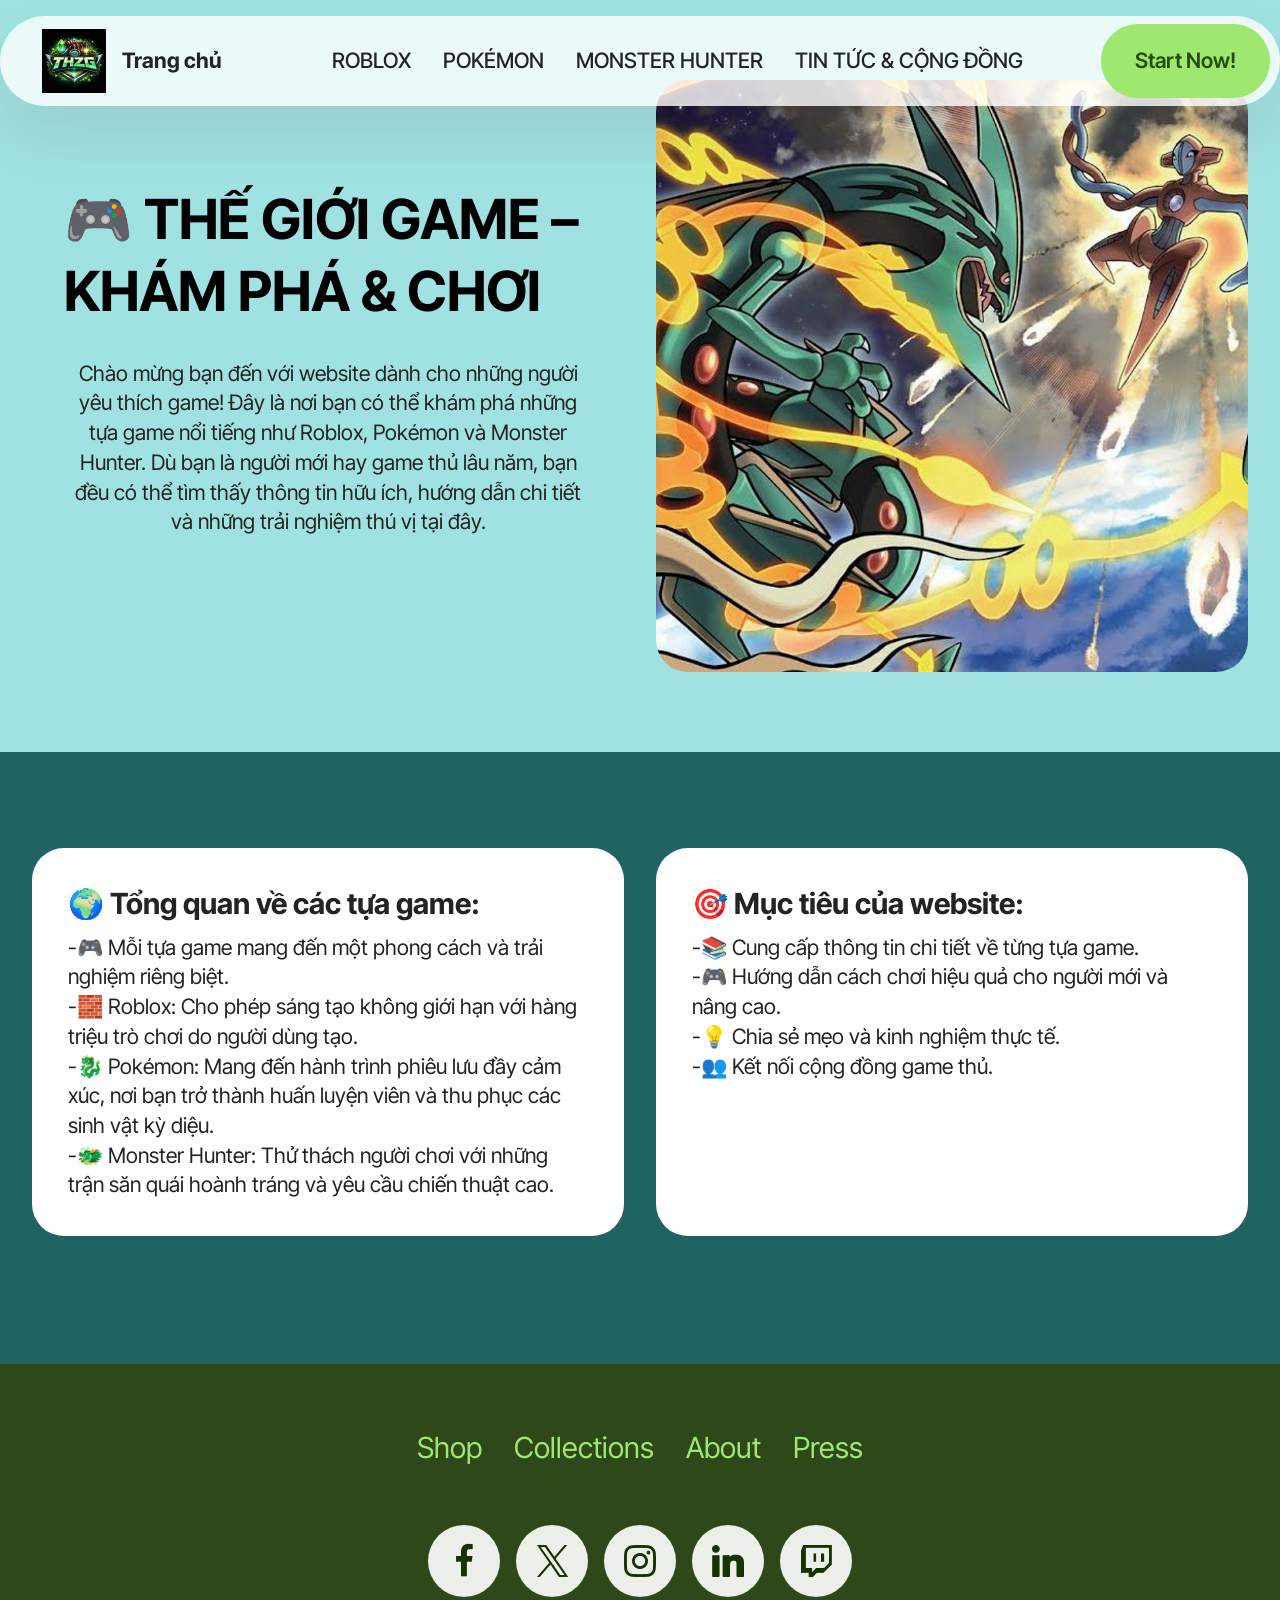
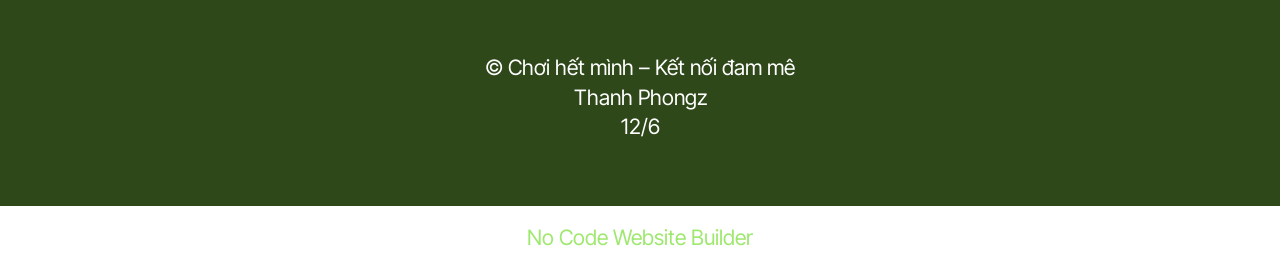
==== index.html @ a792dea1 "Add files via upload" ====
<!DOCTYPE html>
<html  >
<head>
  <!-- Site made with Mobirise Website Builder v6.1.12, https://mobirise.com -->
  <meta charset="UTF-8">
  <meta http-equiv="X-UA-Compatible" content="IE=edge">
  <meta name="generator" content="Mobirise v6.1.12, mobirise.com">
  <meta name="viewport" content="width=device-width, initial-scale=1, minimum-scale=1">
  <link rel="shortcut icon" href="assets/images/4a65835b-11a1-45e5-a441-c10fcdbd603f.png" type="image/x-icon">
  <meta name="description" content="">
  
  
  <title>Home</title>
  <link rel="stylesheet" href="assets/web/assets/mobirise-icons2/mobirise2.css">
  <link rel="stylesheet" href="assets/bootstrap/css/bootstrap.min.css">
  <link rel="stylesheet" href="assets/dropdown/css/style.css">
  <link rel="stylesheet" href="assets/socicon/css/styles.css">
  <link rel="stylesheet" href="assets/theme/css/style.css">
  <link rel="preload" href="https://fonts.googleapis.com/css?family=Inter+Tight:100,200,300,400,500,600,700,800,900,100i,200i,300i,400i,500i,600i,700i,800i,900i&display=swap" as="style" onload="this.onload=null;this.rel='stylesheet'">
  <noscript><link rel="stylesheet" href="https://fonts.googleapis.com/css?family=Inter+Tight:100,200,300,400,500,600,700,800,900,100i,200i,300i,400i,500i,600i,700i,800i,900i&display=swap"></noscript>
  <link rel="preload" as="style" href="assets/mobirise/css/mbr-additional.css?v=Z1lxCk"><link rel="stylesheet" href="assets/mobirise/css/mbr-additional.css?v=Z1lxCk" type="text/css">

  
  
  
</head>
<body>
  
  <section data-bs-version="5.1" class="menu menu2 cid-vf4Stp7ExN" once="menu" id="menu02-0">
	

	<nav class="navbar navbar-dropdown navbar-fixed-top navbar-expand-lg">
		<div class="container">
			<div class="navbar-brand">
				<span class="navbar-logo">
					<a href="https://mobiri.se">
						<img src="assets/images/4a65835b-11a1-45e5-a441-c10fcdbd603f.png" alt="Mobirise Website Builder" style="height: 4rem;">
					</a>
				</span>
				<span class="navbar-caption-wrap"><a class="navbar-caption text-black text-primary display-4" href="index.html">Trang chủ</a></span>
			</div>
			<button class="navbar-toggler" type="button" data-toggle="collapse" data-bs-toggle="collapse" data-target="#navbarSupportedContent" data-bs-target="#navbarSupportedContent" aria-controls="navbarNavAltMarkup" aria-expanded="false" aria-label="Toggle navigation">
				<div class="hamburger">
					<span></span>
					<span></span>
					<span></span>
					<span></span>
				</div>
			</button>
			<div class="collapse navbar-collapse" id="navbarSupportedContent">
				<ul class="navbar-nav nav-dropdown" data-app-modern-menu="true"><li class="nav-item">
						<a class="nav-link link text-black text-primary display-4" href="page1.html">ROBLOX</a>
					</li>
					<li class="nav-item">
						<a class="nav-link link text-black text-primary display-4" href="page2.html" aria-expanded="false">POKÉMON</a>
					</li>
					<li class="nav-item">
						<a class="nav-link link text-black text-primary display-4" href="page3.html">MONSTER HUNTER</a>
					</li><li class="nav-item"><a class="nav-link link text-black text-primary display-4" href="page4.html">TIN TỨC &amp; CỘNG ĐỒNG</a></li></ul>
				
				<div class="navbar-buttons mbr-section-btn">
					<a class="btn btn-primary display-4" href="https://mobiri.se"> Start Now!</a>
				</div>
			</div>
		</div>
	</nav>
</section>

<section data-bs-version="5.1" class="header1 cid-vf4TUDIS5q" id="header01-4">
	

	
	

	<div class="container-fluid">
		<div class="row justify-content-center">
			<div class="col-12 col-md-12 col-lg-6 image-wrapper">
				<img class="w-100" src="assets/images/artworks-dvkizoooain3aiaw-a93dvw-t1080x1080.jpeg" alt="Mobirise Website Builder">
			</div>
			<div class="col-12 col-lg col-md-12">
				<div class="text-wrapper align-left">
					<h1 class="mbr-section-title mbr-fonts-style mb-4 display-2"><strong>🎮 THẾ GIỚI GAME – KHÁM PHÁ &amp; CHƠI</strong></h1>
					<p class="mbr-text mbr-fonts-style mb-4 display-7">
						Chào mừng bạn đến với website dành cho những người yêu thích game! Đây là nơi bạn có thể khám phá những tựa game nổi tiếng như Roblox, Pokémon và Monster Hunter. Dù bạn là người mới hay game thủ lâu năm, bạn đều có thể tìm thấy thông tin hữu ích, hướng dẫn chi tiết và những trải nghiệm thú vị tại đây.
					</p>
					
				</div>
			</div>
		</div>
	</div>
</section>

<section data-bs-version="5.1" class="features5 cid-vf4V7HCPAA" id="features05-5">
  

  
  
  <div class="container">
    
    <div class="row">
      <div class="item features-without-image col-12 col-md-6 col-lg-6 item-mb active">
        <div class="item-wrapper">
          <div class="card-box align-left">
            
            <h5 class="card-title mbr-fonts-style display-5"><strong>🌍 Tổng quan về các tựa game:</strong></h5>
            <p class="card-text mbr-fonts-style display-7">-🎮 Mỗi tựa game mang đến một phong cách và trải nghiệm riêng biệt.<br>-🧱 Roblox: Cho phép sáng tạo không giới hạn với hàng triệu trò chơi do người dùng tạo.<br>-🐉 Pokémon: Mang đến hành trình phiêu lưu đầy cảm xúc, nơi bạn trở thành huấn luyện viên và thu phục các sinh vật kỳ diệu.<br>-🐲 Monster Hunter: Thử thách người chơi với những trận săn quái hoành tráng và yêu cầu chiến thuật cao.</p>

            
          </div>
        </div>
      </div><div class="item features-without-image col-12 col-md-6 col-lg-6 item-mb">
        <div class="item-wrapper">
          <div class="card-box align-left">
            
            <h5 class="card-title mbr-fonts-style display-5"><strong>🎯 Mục tiêu của website:</strong></h5>
            <p class="card-text mbr-fonts-style display-7">-📚 Cung cấp thông tin chi tiết về từng tựa game.<br>-🎮 Hướng dẫn cách chơi hiệu quả cho người mới và nâng cao.<br>-💡 Chia sẻ mẹo và kinh nghiệm thực tế.<br>-👥 Kết nối cộng đồng game thủ.</p>

            
          </div>
        </div>
      </div>
      
      
    </div>
  </div>
</section>

<section data-bs-version="5.1" class="footer3 cid-vf4SENDkBq" once="footers" id="footer03-1">

        

    

    <div class="container">
        <div class="row">
            <div class="row-links">
                <ul class="header-menu">
                  
                  
                  
                  
                <li class="header-menu-item mbr-fonts-style display-5">
                    <a href="#" class="text-primary">Shop</a>
                  </li><li class="header-menu-item mbr-fonts-style display-5">
                    <a href="#" class="text-primary">Collections</a>
                  </li><li class="header-menu-item mbr-fonts-style display-5">
                    <a href="#" class="text-primary">About</a>
                  </li><li class="header-menu-item mbr-fonts-style display-5">
                    <a href="#" class="text-primary">Press</a>
                  </li></ul>
              </div>

            <div class="col-12 mt-4">
                <div class="social-row">
                    <div class="soc-item">
                        <a href="https://mobiri.se/" target="_blank">
                            <span class="mbr-iconfont socicon socicon-facebook display-7"></span>
                        </a>
                    </div>
                    <div class="soc-item">
                        <a href="https://mobiri.se/" target="_blank">
                            <span class="mbr-iconfont socicon-twitter socicon"></span>
                        </a>
                    </div>
                    <div class="soc-item">
                        <a href="https://mobiri.se/" target="_blank">
                            <span class="mbr-iconfont socicon-instagram socicon"></span>
                        </a>
                    </div>
                    <div class="soc-item">
                        <a href="https://mobiri.se/" target="_blank">
                            <span class="mbr-iconfont socicon socicon-linkedin"></span>
                        </a>
                    </div>
                    <div class="soc-item">
                        <a href="https://mobiri.se/" target="_blank">
                            <span class="mbr-iconfont socicon socicon-twitch"></span>
                        </a>
                    </div>
                </div>
            </div>
            <div class="col-12 mt-5">
                <p class="mbr-fonts-style copyright display-7">
                    © Chơi hết mình – Kết nối đam mê<br>Thanh Phongz<br>12/6</p>
            </div>
        </div>
    </div>
</section><section class="display-7" style="padding: 0;align-items: center;justify-content: center;flex-wrap: wrap;    align-content: center;display: flex;position: relative;height: 4rem;"><a href="https://mobiri.se/" style="flex: 1 1;height: 4rem;position: absolute;width: 100%;z-index: 1;"><img alt="" style="height: 4rem;" src="[data-uri]"></a><p style="margin: 0;text-align: center;" class="display-7">&#8204;</p><a style="z-index:1" href="https://mobirise.com/builder/no-code-website-builder.html">No Code Website Builder</a></section><script src="assets/bootstrap/js/bootstrap.bundle.min.js"></script>  <script src="assets/smoothscroll/smooth-scroll.js"></script>  <script src="assets/ytplayer/index.js"></script>  <script src="assets/dropdown/js/navbar-dropdown.js"></script>  <script src="assets/theme/js/script.js"></script>  
  
  
</body>
</html>
---- assets/web/assets/mobirise-icons2/mobirise2.css ----
@font-face {
  font-family: 'Moririse2';
  font-display: swap;
  src:  url('mobirise2.eot?f2bix4');
  src:  url('mobirise2.eot?f2bix4#iefix') format('embedded-opentype'),
    url('mobirise2.woff2?f2bix4') format('woff2'),
    url('mobirise2.woff?f2bix4') format('woff'),
    url('mobirise2.ttf?f2bix4') format('truetype'),
    url('mobirise2.svg?f2bix4#mobirise2') format('svg');
  font-weight: normal;
  font-style: normal;
}

[class^="mobi-"], [class*=" mobi-"] {
  /* use !important to prevent issues with browser extensions that change fonts */
  font-family: 'Moririse2' !important;
  speak: none;
  font-style: normal;
  font-weight: normal;
  font-variant: normal;
  text-transform: none;
  line-height: 1;

  /* Better Font Rendering =========== */
  -webkit-font-smoothing: antialiased;
  -moz-osx-font-smoothing: grayscale;
}

.mobi-mbri-add-submenu:before {
  content: "\e900";
}
.mobi-mbri-alert:before {
  content: "\e901";
}
.mobi-mbri-align-center:before {
  content: "\e902";
}
.mobi-mbri-align-justify:before {
  content: "\e903";
}
.mobi-mbri-align-left:before {
  content: "\e904";
}
.mobi-mbri-align-right:before {
  content: "\e905";
}
.mobi-mbri-android:before {
  content: "\e906";
}
.mobi-mbri-apple:before {
  content: "\e907";
}
.mobi-mbri-arrow-down:before {
  content: "\e908";
}
.mobi-mbri-arrow-next:before {
  content: "\e909";
}
.mobi-mbri-arrow-prev:before {
  content: "\e90a";
}
.mobi-mbri-arrow-up:before {
  content: "\e90b";
}
.mobi-mbri-bold:before {
  content: "\e90c";
}
.mobi-mbri-bookmark:before {
  content: "\e90d";
}
.mobi-mbri-bootstrap:before {
  content: "\e90e";
}
.mobi-mbri-briefcase:before {
  content: "\e90f";
}
.mobi-mbri-browse:before {
  content: "\e910";
}
.mobi-mbri-bulleted-list:before {
  content: "\e911";
}
.mobi-mbri-calendar:before {
  content: "\e912";
}
.mobi-mbri-camera:before {
  content: "\e913";
}
.mobi-mbri-cart-add:before {
  content: "\e914";
}
.mobi-mbri-cart-full:before {
  content: "\e915";
}
.mobi-mbri-cash:before {
  content: "\e916";
}
.mobi-mbri-change-style:before {
  content: "\e917";
}
.mobi-mbri-chat:before {
  content: "\e918";
}
.mobi-mbri-clock:before {
  content: "\e919";
}
.mobi-mbri-close:before {
  content: "\e91a";
}
.mobi-mbri-cloud:before {
  content: "\e91b";
}
.mobi-mbri-code:before {
  content: "\e91c";
}
.mobi-mbri-contact-form:before {
  content: "\e91d";
}
.mobi-mbri-credit-card:before {
  content: "\e91e";
}
.mobi-mbri-cursor-click:before {
  content: "\e91f";
}
.mobi-mbri-cust-feedback:before {
  content: "\e920";
}
.mobi-mbri-database:before {
  content: "\e921";
}
.mobi-mbri-delivery:before {
  content: "\e922";
}
.mobi-mbri-desktop:before {
  content: "\e923";
}
.mobi-mbri-devices:before {
  content: "\e924";
}
.mobi-mbri-down:before {
  content: "\e925";
}
.mobi-mbri-download-2:before {
  content: "\e926";
}
.mobi-mbri-download:before {
  content: "\e927";
}
.mobi-mbri-drag-n-drop-2:before {
  content: "\e928";
}
.mobi-mbri-drag-n-drop:before {
  content: "\e929";
}
.mobi-mbri-edit-2:before {
  content: "\e92a";
}
.mobi-mbri-edit:before {
  content: "\e92b";
}
.mobi-mbri-error:before {
  content: "\e92c";
}
.mobi-mbri-extension:before {
  content: "\e92d";
}
.mobi-mbri-features:before {
  content: "\e92e";
}
.mobi-mbri-file:before {
  content: "\e92f";
}
.mobi-mbri-flag:before {
  content: "\e930";
}
.mobi-mbri-folder:before {
  content: "\e931";
}
.mobi-mbri-gift:before {
  content: "\e932";
}
.mobi-mbri-github:before {
  content: "\e933";
}
.mobi-mbri-globe-2:before {
  content: "\e934";
}
.mobi-mbri-globe:before {
  content: "\e935";
}
.mobi-mbri-growing-chart:before {
  content: "\e936";
}
.mobi-mbri-hearth:before {
  content: "\e937";
}
.mobi-mbri-help:before {
  content: "\e938";
}
.mobi-mbri-home:before {
  content: "\e939";
}
.mobi-mbri-hot-cup:before {
  content: "\e93a";
}
.mobi-mbri-idea:before {
  content: "\e93b";
}
.mobi-mbri-image-gallery:before {
  content: "\e93c";
}
.mobi-mbri-image-slider:before {
  content: "\e93d";
}
.mobi-mbri-info:before {
  content: "\e93e";
}
.mobi-mbri-italic:before {
  content: "\e93f";
}
.mobi-mbri-key:before {
  content: "\e940";
}
.mobi-mbri-laptop:before {
  content: "\e941";
}
.mobi-mbri-layers:before {
  content: "\e942";
}
.mobi-mbri-left-right:before {
  content: "\e943";
}
.mobi-mbri-left:before {
  content: "\e944";
}
.mobi-mbri-letter:before {
  content: "\e945";
}
.mobi-mbri-like:before {
  content: "\e946";
}
.mobi-mbri-link:before {
  content: "\e947";
}
.mobi-mbri-lock:before {
  content: "\e948";
}
.mobi-mbri-login:before {
  content: "\e949";
}
.mobi-mbri-logout:before {
  content: "\e94a";
}
.mobi-mbri-magic-stick:before {
  content: "\e94b";
}
.mobi-mbri-map-pin:before {
  content: "\e94c";
}
.mobi-mbri-menu:before {
  content: "\e94d";
}
.mobi-mbri-mobile-2:before {
  content: "\e94e";
}
.mobi-mbri-mobile-horizontal:before {
  content: "\e94f";
}
.mobi-mbri-mobile:before {
  content: "\e950";
}
.mobi-mbri-mobirise:before {
  content: "\e951";
}
.mobi-mbri-more-horizontal:before {
  content: "\e952";
}
.mobi-mbri-more-vertical:before {
  content: "\e953";
}
.mobi-mbri-music:before {
  content: "\e954";
}
.mobi-mbri-new-file:before {
  content: "\e955";
}
.mobi-mbri-numbered-list:before {
  content: "\e956";
}
.mobi-mbri-opened-folder:before {
  content: "\e957";
}
.mobi-mbri-pages:before {
  content: "\e958";
}
.mobi-mbri-paper-plane:before {
  content: "\e959";
}
.mobi-mbri-paperclip:before {
  content: "\e95a";
}
.mobi-mbri-phone:before {
  content: "\e95b";
}
.mobi-mbri-photo:before {
  content: "\e95c";
}
.mobi-mbri-photos:before {
  content: "\e95d";
}
.mobi-mbri-pin:before {
  content: "\e95e";
}
.mobi-mbri-play:before {
  content: "\e95f";
}
.mobi-mbri-plus:before {
  content: "\e960";
}
.mobi-mbri-preview:before {
  content: "\e961";
}
.mobi-mbri-print:before {
  content: "\e962";
}
.mobi-mbri-protect:before {
  content: "\e963";
}
.mobi-mbri-question:before {
  content: "\e964";
}
.mobi-mbri-quote-left:before {
  content: "\e965";
}
.mobi-mbri-quote-right:before {
  content: "\e966";
}
.mobi-mbri-redo:before {
  content: "\e967";
}
.mobi-mbri-refresh:before {
  content: "\e968";
}
.mobi-mbri-responsive-2:before {
  content: "\e969";
}
.mobi-mbri-responsive:before {
  content: "\e96a";
}
.mobi-mbri-right:before {
  content: "\e96b";
}
.mobi-mbri-rocket:before {
  content: "\e96c";
}
.mobi-mbri-sad-face:before {
  content: "\e96d";
}
.mobi-mbri-sale:before {
  content: "\e96e";
}
.mobi-mbri-save:before {
  content: "\e96f";
}
.mobi-mbri-search:before {
  content: "\e970";
}
.mobi-mbri-setting-2:before {
  content: "\e971";
}
.mobi-mbri-setting-3:before {
  content: "\e972";
}
.mobi-mbri-setting:before {
  content: "\e973";
}
.mobi-mbri-share:before {
  content: "\e974";
}
.mobi-mbri-shopping-bag:before {
  content: "\e975";
}
.mobi-mbri-shopping-basket:before {
  content: "\e976";
}
.mobi-mbri-shopping-cart:before {
  content: "\e977";
}
.mobi-mbri-sites:before {
  content: "\e978";
}
.mobi-mbri-smile-face:before {
  content: "\e979";
}
.mobi-mbri-speed:before {
  content: "\e97a";
}
.mobi-mbri-star:before {
  content: "\e97b";
}
.mobi-mbri-success:before {
  content: "\e97c";
}
.mobi-mbri-sun:before {
  content: "\e97d";
}
.mobi-mbri-sun2:before {
  content: "\e97e";
}
.mobi-mbri-tablet-vertical:before {
  content: "\e97f";
}
.mobi-mbri-tablet:before {
  content: "\e980";
}
.mobi-mbri-target:before {
  content: "\e981";
}
.mobi-mbri-timer:before {
  content: "\e982";
}
.mobi-mbri-to-ftp:before {
  content: "\e983";
}
.mobi-mbri-to-local-drive:before {
  content: "\e984";
}
.mobi-mbri-touch-swipe:before {
  content: "\e985";
}
.mobi-mbri-touch:before {
  content: "\e986";
}
.mobi-mbri-trash:before {
  content: "\e987";
}
.mobi-mbri-underline:before {
  content: "\e988";
}
.mobi-mbri-undo:before {
  content: "\e989";
}
.mobi-mbri-unlink:before {
  content: "\e98a";
}
.mobi-mbri-unlock:before {
  content: "\e98b";
}
.mobi-mbri-up-down:before {
  content: "\e98c";
}
.mobi-mbri-up:before {
  content: "\e98d";
}
.mobi-mbri-update:before {
  content: "\e98e";
}
.mobi-mbri-upload-2:before {
  content: "\e98f";
}
.mobi-mbri-upload:before {
  content: "\e990";
}
.mobi-mbri-user-2:before {
  content: "\e991";
}
.mobi-mbri-user:before {
  content: "\e992";
}
.mobi-mbri-users:before {
  content: "\e993";
}
.mobi-mbri-video-play:before {
  content: "\e994";
}
.mobi-mbri-video:before {
  content: "\e995";
}
.mobi-mbri-watch:before {
  content: "\e996";
}
.mobi-mbri-website-theme-2:before {
  content: "\e997";
}
.mobi-mbri-website-theme:before {
  content: "\e998";
}
.mobi-mbri-wifi:before {
  content: "\e999";
}
.mobi-mbri-windows:before {
  content: "\e99a";
}
.mobi-mbri-zoom-in:before {
  content: "\e99b";
}
.mobi-mbri-zoom-out:before {
  content: "\e99c";
}
---- assets/dropdown/css/style.css ----
.navbar-dropdown {
  left: 0;
  padding: 0;
  position: absolute;
  right: 0;
  top: 0;
  transition: all 0.45s ease;
  z-index: 1030;
  background: #282828; }
  .navbar-dropdown .navbar-logo {
    margin-right: 0.8rem;
    transition: margin 0.3s ease-in-out;
    vertical-align: middle; }
    .navbar-dropdown .navbar-logo img {
      height: 3.125rem;
      transition: all 0.3s ease-in-out; }
    .navbar-dropdown .navbar-logo.mbr-iconfont {
      font-size: 3.125rem;
      line-height: 3.125rem; }
  .navbar-dropdown .navbar-caption {
    font-weight: 700;
    white-space: normal;
    vertical-align: -4px;
    line-height: 3.125rem !important; }
    .navbar-dropdown .navbar-caption, .navbar-dropdown .navbar-caption:hover {
      color: inherit;
      text-decoration: none; }
  .navbar-dropdown .mbr-iconfont + .navbar-caption {
    vertical-align: -1px; }
  .navbar-dropdown.navbar-fixed-top {
    position: fixed; }
  .navbar-dropdown .navbar-brand span {
    vertical-align: -4px; }
  .navbar-dropdown.bg-color.transparent {
    background: none; }
  .navbar-dropdown.navbar-short .navbar-brand {
    padding: 0.625rem 0; }
    .navbar-dropdown.navbar-short .navbar-brand span {
      vertical-align: -1px; }
  .navbar-dropdown.navbar-short .navbar-caption {
    line-height: 2.375rem !important;
    vertical-align: -2px; }
  .navbar-dropdown.navbar-short .navbar-logo {
    margin-right: 0.5rem; }
    .navbar-dropdown.navbar-short .navbar-logo img {
      height: 2.375rem; }
    .navbar-dropdown.navbar-short .navbar-logo.mbr-iconfont {
      font-size: 2.375rem;
      line-height: 2.375rem; }
  .navbar-dropdown.navbar-short .mbr-table-cell {
    height: 3.625rem; }
  .navbar-dropdown .navbar-close {
    left: 0.6875rem;
    position: fixed;
    top: 0.75rem;
    z-index: 1000; }
  .navbar-dropdown .hamburger-icon {
    content: "";
    display: inline-block;
    vertical-align: middle;
    width: 16px;
    -webkit-box-shadow: 0 -6px 0 1px #282828,0 0 0 1px #282828,0 6px 0 1px #282828;
    -moz-box-shadow: 0 -6px 0 1px #282828,0 0 0 1px #282828,0 6px 0 1px #282828;
    box-shadow: 0 -6px 0 1px #282828,0 0 0 1px #282828,0 6px 0 1px #282828; }

.dropdown-menu .dropdown-toggle[data-toggle="dropdown-submenu"]::after {
  border-bottom: 0.35em solid transparent;
  border-left: 0.35em solid;
  border-right: 0;
  border-top: 0.35em solid transparent;
  margin-left: 0.3rem; }

.dropdown-menu .dropdown-item:focus {
  outline: 0; }

.nav-dropdown {
  font-size: 0.75rem;
  font-weight: 500;
  height: auto !important; }
  .nav-dropdown .nav-btn {
    padding-left: 1rem; }
  .nav-dropdown .link {
    margin: .667em 1.667em;
    font-weight: 500;
    padding: 0;
    transition: color .2s ease-in-out; }
    .nav-dropdown .link.dropdown-toggle {
      margin-right: 2.583em; }
      .nav-dropdown .link.dropdown-toggle::after {
        margin-left: .25rem;
        border-top: 0.35em solid;
        border-right: 0.35em solid transparent;
        border-left: 0.35em solid transparent;
        border-bottom: 0; }
      .nav-dropdown .link.dropdown-toggle[aria-expanded="true"] {
        margin: 0;
        padding: 0.667em 3.263em  0.667em 1.667em; }
  .nav-dropdown .link::after,
  .nav-dropdown .dropdown-item::after {
    color: inherit; }
  .nav-dropdown .btn {
    font-size: 0.75rem;
    font-weight: 700;
    letter-spacing: 0;
    margin-bottom: 0;
    padding-left: 1.25rem;
    padding-right: 1.25rem; }
  .nav-dropdown .dropdown-menu {
    border-radius: 0;
    border: 0;
    left: 0;
    margin: 0;
    padding-bottom: 1.25rem;
    padding-top: 1.25rem;
    position: relative; }
  .nav-dropdown .dropdown-submenu {
    margin-left: 0.125rem;
    top: 0; }
  .nav-dropdown .dropdown-item {
    font-weight: 500;
    line-height: 2;
    padding: 0.3846em 4.615em 0.3846em 1.5385em;
    position: relative;
    transition: color .2s ease-in-out, background-color .2s ease-in-out; }
    .nav-dropdown .dropdown-item::after {
      margin-top: -0.3077em;
      position: absolute;
      right: 1.1538em;
      top: 50%; }
    .nav-dropdown .dropdown-item:focus, .nav-dropdown .dropdown-item:hover {
      background: none; }

@media (max-width: 767px) {
  .nav-dropdown.navbar-toggleable-sm {
    bottom: 0;
    display: none;
    left: 0;
    overflow-x: hidden;
    position: fixed;
    top: 0;
    transform: translateX(-100%);
    -ms-transform: translateX(-100%);
    -webkit-transform: translateX(-100%);
    width: 18.75rem;
    z-index: 999; } }
.nav-dropdown.navbar-toggleable-xl {
  bottom: 0;
  display: none;
  left: 0;
  overflow-x: hidden;
  position: fixed;
  top: 0;
  transform: translateX(-100%);
  -ms-transform: translateX(-100%);
  -webkit-transform: translateX(-100%);
  width: 18.75rem;
  z-index: 999; }

.nav-dropdown-sm {
  display: block !important;
  overflow-x: hidden;
  overflow: auto;
  padding-top: 3.875rem; }
  .nav-dropdown-sm::after {
    content: "";
    display: block;
    height: 3rem;
    width: 100%; }
  .nav-dropdown-sm.collapse.in ~ .navbar-close {
    display: block !important; }
  .nav-dropdown-sm.collapsing, .nav-dropdown-sm.collapse.in {
    transform: translateX(0);
    -ms-transform: translateX(0);
    -webkit-transform: translateX(0);
    transition: all 0.25s ease-out;
    -webkit-transition: all 0.25s ease-out;
    background: #282828; }
  .nav-dropdown-sm.collapsing[aria-expanded="false"] {
    transform: translateX(-100%);
    -ms-transform: translateX(-100%);
    -webkit-transform: translateX(-100%); }
  .nav-dropdown-sm .nav-item {
    display: block;
    margin-left: 0 !important;
    padding-left: 0; }
  .nav-dropdown-sm .link,
  .nav-dropdown-sm .dropdown-item {
    border-top: 1px dotted rgba(255, 255, 255, 0.1);
    font-size: 0.8125rem;
    line-height: 1.6;
    margin: 0 !important;
    padding: 0.875rem 2.4rem 0.875rem 1.5625rem !important;
    position: relative;
    white-space: normal; }
    .nav-dropdown-sm .link:focus, .nav-dropdown-sm .link:hover,
    .nav-dropdown-sm .dropdown-item:focus,
    .nav-dropdown-sm .dropdown-item:hover {
      background: rgba(0, 0, 0, 0.2) !important;
      color: #c0a375; }
  .nav-dropdown-sm .nav-btn {
    position: relative;
    padding: 1.5625rem 1.5625rem 0 1.5625rem; }
    .nav-dropdown-sm .nav-btn::before {
      border-top: 1px dotted rgba(255, 255, 255, 0.1);
      content: "";
      left: 0;
      position: absolute;
      top: 0;
      width: 100%; }
    .nav-dropdown-sm .nav-btn + .nav-btn {
      padding-top: 0.625rem; }
      .nav-dropdown-sm .nav-btn + .nav-btn::before {
        display: none; }
  .nav-dropdown-sm .btn {
    padding: 0.625rem 0; }
  .nav-dropdown-sm .dropdown-toggle[data-toggle="dropdown-submenu"]::after {
    margin-left: .25rem;
    border-top: 0.35em solid;
    border-right: 0.35em solid transparent;
    border-left: 0.35em solid transparent;
    border-bottom: 0; }
  .nav-dropdown-sm .dropdown-toggle[data-toggle="dropdown-submenu"][aria-expanded="true"]::after {
    border-top: 0;
    border-right: 0.35em solid transparent;
    border-left: 0.35em solid transparent;
    border-bottom: 0.35em solid; }
  .nav-dropdown-sm .dropdown-menu {
    margin: 0;
    padding: 0;
    position: relative;
    top: 0;
    left: 0;
    width: 100%;
    border: 0;
    float: none;
    border-radius: 0;
    background: none; }
  .nav-dropdown-sm .dropdown-submenu {
    left: 100%;
    margin-left: 0.125rem;
    margin-top: -1.25rem;
    top: 0; }

.navbar-toggleable-sm .nav-dropdown .dropdown-menu {
  position: absolute; }

.navbar-toggleable-sm .nav-dropdown .dropdown-submenu {
  left: 100%;
  margin-left: 0.125rem;
  margin-top: -1.25rem;
  top: 0; }

.navbar-toggleable-sm.opened .nav-dropdown .dropdown-menu {
  position: relative; }

.navbar-toggleable-sm.opened .nav-dropdown .dropdown-submenu {
  left: 0;
  margin-left: 00rem;
  margin-top: 0rem;
  top: 0; }

.is-builder .nav-dropdown.collapsing {
  transition: none !important; }
---- assets/socicon/css/styles.css ----
@charset "UTF-8";

@font-face {
  font-family: 'Socicon';
  src:  url('../fonts/socicon.eot');
  src:  url('../fonts/socicon.eot?#iefix') format('embedded-opentype'),
    url('../fonts/socicon.woff2') format('woff2'),
    url('../fonts/socicon.ttf') format('truetype'),
    url('../fonts/socicon.woff') format('woff'),
    url('../fonts/socicon.svg#socicon') format('svg');
  font-weight: normal;
  font-style: normal;
  font-display: swap;
}

[data-icon]:before {
  font-family: "socicon" !important;
  content: attr(data-icon);
  font-style: normal !important;
  font-weight: normal !important;
  font-variant: normal !important;
  text-transform: none !important;
  speak: none;
  line-height: 1;
  -webkit-font-smoothing: antialiased;
  -moz-osx-font-smoothing: grayscale;
}

[class^="socicon-"], [class*=" socicon-"] {
  /* use !important to prevent issues with browser extensions that change fonts */
  font-family: 'Socicon' !important;
  speak: none;
  font-style: normal;
  font-weight: normal;
  font-variant: normal;
  text-transform: none;
  line-height: 1;

  /* Better Font Rendering =========== */
  -webkit-font-smoothing: antialiased;
  -moz-osx-font-smoothing: grayscale;
}

.socicon-500px:before {
  content: "\e000";
}
.socicon-8tracks:before {
  content: "\e001";
}
.socicon-airbnb:before {
  content: "\e002";
}
.socicon-alliance:before {
  content: "\e003";
}
.socicon-amazon:before {
  content: "\e004";
}
.socicon-amplement:before {
  content: "\e005";
}
.socicon-android:before {
  content: "\e006";
}
.socicon-angellist:before {
  content: "\e007";
}
.socicon-apple:before {
  content: "\e008";
}
.socicon-appnet:before {
  content: "\e009";
}
.socicon-baidu:before {
  content: "\e00a";
}
.socicon-bandcamp:before {
  content: "\e00b";
}
.socicon-battlenet:before {
  content: "\e00c";
}
.socicon-mixer:before {
  content: "\e00d";
}
.socicon-bebee:before {
  content: "\e00e";
}
.socicon-bebo:before {
  content: "\e00f";
}
.socicon-behance:before {
  content: "\e010";
}
.socicon-blizzard:before {
  content: "\e011";
}
.socicon-blogger:before {
  content: "\e012";
}
.socicon-buffer:before {
  content: "\e013";
}
.socicon-chrome:before {
  content: "\e014";
}
.socicon-coderwall:before {
  content: "\e015";
}
.socicon-curse:before {
  content: "\e016";
}
.socicon-dailymotion:before {
  content: "\e017";
}
.socicon-deezer:before {
  content: "\e018";
}
.socicon-delicious:before {
  content: "\e019";
}
.socicon-deviantart:before {
  content: "\e01a";
}
.socicon-diablo:before {
  content: "\e01b";
}
.socicon-digg:before {
  content: "\e01c";
}
.socicon-discord:before {
  content: "\e01d";
}
.socicon-disqus:before {
  content: "\e01e";
}
.socicon-douban:before {
  content: "\e01f";
}
.socicon-draugiem:before {
  content: "\e020";
}
.socicon-dribbble:before {
  content: "\e021";
}
.socicon-drupal:before {
  content: "\e022";
}
.socicon-ebay:before {
  content: "\e023";
}
.socicon-ello:before {
  content: "\e024";
}
.socicon-endomodo:before {
  content: "\e025";
}
.socicon-envato:before {
  content: "\e026";
}
.socicon-etsy:before {
  content: "\e027";
}
.socicon-facebook:before {
  content: "\e028";
}
.socicon-feedburner:before {
  content: "\e029";
}
.socicon-filmweb:before {
  content: "\e02a";
}
.socicon-firefox:before {
  content: "\e02b";
}
.socicon-flattr:before {
  content: "\e02c";
}
.socicon-flickr:before {
  content: "\e02d";
}
.socicon-formulr:before {
  content: "\e02e";
}
.socicon-forrst:before {
  content: "\e02f";
}
.socicon-foursquare:before {
  content: "\e030";
}
.socicon-friendfeed:before {
  content: "\e031";
}
.socicon-github:before {
  content: "\e032";
}
.socicon-goodreads:before {
  content: "\e033";
}
.socicon-google:before {
  content: "\e034";
}
.socicon-googlescholar:before {
  content: "\e035";
}
.socicon-googlegroups:before {
  content: "\e036";
}
.socicon-googlephotos:before {
  content: "\e037";
}
.socicon-googleplus:before {
  content: "\e038";
}
.socicon-grooveshark:before {
  content: "\e039";
}
.socicon-hackerrank:before {
  content: "\e03a";
}
.socicon-hearthstone:before {
  content: "\e03b";
}
.socicon-hellocoton:before {
  content: "\e03c";
}
.socicon-heroes:before {
  content: "\e03d";
}
.socicon-smashcast:before {
  content: "\e03e";
}
.socicon-horde:before {
  content: "\e03f";
}
.socicon-houzz:before {
  content: "\e040";
}
.socicon-icq:before {
  content: "\e041";
}
.socicon-identica:before {
  content: "\e042";
}
.socicon-imdb:before {
  content: "\e043";
}
.socicon-instagram:before {
  content: "\e044";
}
.socicon-issuu:before {
  content: "\e045";
}
.socicon-istock:before {
  content: "\e046";
}
.socicon-itunes:before {
  content: "\e047";
}
.socicon-keybase:before {
  content: "\e048";
}
.socicon-lanyrd:before {
  content: "\e049";
}
.socicon-lastfm:before {
  content: "\e04a";
}
.socicon-line:before {
  content: "\e04b";
}
.socicon-linkedin:before {
  content: "\e04c";
}
.socicon-livejournal:before {
  content: "\e04d";
}
.socicon-lyft:before {
  content: "\e04e";
}
.socicon-macos:before {
  content: "\e04f";
}
.socicon-mail:before {
  content: "\e050";
}
.socicon-medium:before {
  content: "\e051";
}
.socicon-meetup:before {
  content: "\e052";
}
.socicon-mixcloud:before {
  content: "\e053";
}
.socicon-modelmayhem:before {
  content: "\e054";
}
.socicon-mumble:before {
  content: "\e055";
}
.socicon-myspace:before {
  content: "\e056";
}
.socicon-newsvine:before {
  content: "\e057";
}
.socicon-nintendo:before {
  content: "\e058";
}
.socicon-npm:before {
  content: "\e059";
}
.socicon-odnoklassniki:before {
  content: "\e05a";
}
.socicon-openid:before {
  content: "\e05b";
}
.socicon-opera:before {
  content: "\e05c";
}
.socicon-outlook:before {
  content: "\e05d";
}
.socicon-overwatch:before {
  content: "\e05e";
}
.socicon-patreon:before {
  content: "\e05f";
}
.socicon-paypal:before {
  content: "\e060";
}
.socicon-periscope:before {
  content: "\e061";
}
.socicon-persona:before {
  content: "\e062";
}
.socicon-pinterest:before {
  content: "\e063";
}
.socicon-play:before {
  content: "\e064";
}
.socicon-player:before {
  content: "\e065";
}
.socicon-playstation:before {
  content: "\e066";
}
.socicon-pocket:before {
  content: "\e067";
}
.socicon-qq:before {
  content: "\e068";
}
.socicon-quora:before {
  content: "\e069";
}
.socicon-raidcall:before {
  content: "\e06a";
}
.socicon-ravelry:before {
  content: "\e06b";
}
.socicon-reddit:before {
  content: "\e06c";
}
.socicon-renren:before {
  content: "\e06d";
}
.socicon-researchgate:before {
  content: "\e06e";
}
.socicon-residentadvisor:before {
  content: "\e06f";
}
.socicon-reverbnation:before {
  content: "\e070";
}
.socicon-rss:before {
  content: "\e071";
}
.socicon-sharethis:before {
  content: "\e072";
}
.socicon-skype:before {
  content: "\e073";
}
.socicon-slideshare:before {
  content: "\e074";
}
.socicon-smugmug:before {
  content: "\e075";
}
.socicon-snapchat:before {
  content: "\e076";
}
.socicon-songkick:before {
  content: "\e077";
}
.socicon-soundcloud:before {
  content: "\e078";
}
.socicon-spotify:before {
  content: "\e079";
}
.socicon-stackexchange:before {
  content: "\e07a";
}
.socicon-stackoverflow:before {
  content: "\e07b";
}
.socicon-starcraft:before {
  content: "\e07c";
}
.socicon-stayfriends:before {
  content: "\e07d";
}
.socicon-steam:before {
  content: "\e07e";
}
.socicon-storehouse:before {
  content: "\e07f";
}
.socicon-strava:before {
  content: "\e080";
}
.socicon-streamjar:before {
  content: "\e081";
}
.socicon-stumbleupon:before {
  content: "\e082";
}
.socicon-swarm:before {
  content: "\e083";
}
.socicon-teamspeak:before {
  content: "\e084";
}
.socicon-teamviewer:before {
  content: "\e085";
}
.socicon-technorati:before {
  content: "\e086";
}
.socicon-telegram:before {
  content: "\e087";
}
.socicon-tripadvisor:before {
  content: "\e088";
}
.socicon-tripit:before {
  content: "\e089";
}
.socicon-triplej:before {
  content: "\e08a";
}
.socicon-tumblr:before {
  content: "\e08b";
}
.socicon-twitch:before {
  content: "\e08c";
}
.socicon-twitter:before {
  content: "\e08d";
}
.socicon-uber:before {
  content: "\e08e";
}
.socicon-ventrilo:before {
  content: "\e08f";
}
.socicon-viadeo:before {
  content: "\e090";
}
.socicon-viber:before {
  content: "\e091";
}
.socicon-viewbug:before {
  content: "\e092";
}
.socicon-vimeo:before {
  content: "\e093";
}
.socicon-vine:before {
  content: "\e094";
}
.socicon-vkontakte:before {
  content: "\e095";
}
.socicon-warcraft:before {
  content: "\e096";
}
.socicon-wechat:before {
  content: "\e097";
}
.socicon-weibo:before {
  content: "\e098";
}
.socicon-whatsapp:before {
  content: "\e099";
}
.socicon-wikipedia:before {
  content: "\e09a";
}
.socicon-windows:before {
  content: "\e09b";
}
.socicon-wordpress:before {
  content: "\e09c";
}
.socicon-wykop:before {
  content: "\e09d";
}
.socicon-xbox:before {
  content: "\e09e";
}
.socicon-xing:before {
  content: "\e09f";
}
.socicon-yahoo:before {
  content: "\e0a0";
}
.socicon-yammer:before {
  content: "\e0a1";
}
.socicon-yandex:before {
  content: "\e0a2";
}
.socicon-yelp:before {
  content: "\e0a3";
}
.socicon-younow:before {
  content: "\e0a4";
}
.socicon-youtube:before {
  content: "\e0a5";
}
.socicon-zapier:before {
  content: "\e0a6";
}
.socicon-zerply:before {
  content: "\e0a7";
}
.socicon-zomato:before {
  content: "\e0a8";
}
.socicon-zynga:before {
  content: "\e0a9";
}
.socicon-bluesky:before {
  content: "\e0aa";
}
.socicon-threads:before {
  content: "\e0ab";
}
.socicon-spreadshirt:before {
  content: "\e901";
}
.socicon-gamejolt:before {
  content: "\e902";
}
.socicon-trello:before {
  content: "\e903";
}
.socicon-tunein:before {
  content: "\e904";
}
.socicon-bloglovin:before {
  content: "\e905";
}
.socicon-gamewisp:before {
  content: "\e906";
}
.socicon-messenger:before {
  content: "\e907";
}
.socicon-pandora:before {
  content: "\e908";
}
.socicon-augment:before {
  content: "\e909";
}
.socicon-bitbucket:before {
  content: "\e90a";
}
.socicon-fyuse:before {
  content: "\e90b";
}
.socicon-yt-gaming:before {
  content: "\e90c";
}
.socicon-sketchfab:before {
  content: "\e90d";
}
.socicon-mobcrush:before {
  content: "\e90e";
}
.socicon-microsoft:before {
  content: "\e90f";
}
.socicon-realtor:before {
  content: "\e910";
}
.socicon-tidal:before {
  content: "\e911";
}
.socicon-qobuz:before {
  content: "\e912";
}
.socicon-natgeo:before {
  content: "\e913";
}
.socicon-mastodon:before {
  content: "\e914";
}
.socicon-unsplash:before {
  content: "\e915";
}
.socicon-homeadvisor:before {
  content: "\e916";
}
.socicon-angieslist:before {
  content: "\e917";
}
.socicon-codepen:before {
  content: "\e918";
}
.socicon-slack:before {
  content: "\e919";
}
.socicon-openaigym:before {
  content: "\e91a";
}
.socicon-logmein:before {
  content: "\e91b";
}
.socicon-fiverr:before {
  content: "\e91c";
}
.socicon-gotomeeting:before {
  content: "\e91d";
}
.socicon-aliexpress:before {
  content: "\e91e";
}
.socicon-guru:before {
  content: "\e91f";
}
.socicon-appstore:before {
  content: "\e920";
}
.socicon-homes:before {
  content: "\e921";
}
.socicon-zoom:before {
  content: "\e922";
}
.socicon-alibaba:before {
  content: "\e923";
}
.socicon-craigslist:before {
  content: "\e924";
}
.socicon-wix:before {
  content: "\e925";
}
.socicon-redfin:before {
  content: "\e926";
}
.socicon-googlecalendar:before {
  content: "\e927";
}
.socicon-shopify:before {
  content: "\e928";
}
.socicon-freelancer:before {
  content: "\e929";
}
.socicon-seedrs:before {
  content: "\e92a";
}
.socicon-bing:before {
  content: "\e92b";
}
.socicon-doodle:before {
  content: "\e92c";
}
.socicon-bonanza:before {
  content: "\e92d";
}
.socicon-squarespace:before {
  content: "\e92e";
}
.socicon-toptal:before {
  content: "\e92f";
}
.socicon-gust:before {
  content: "\e930";
}
.socicon-ask:before {
  content: "\e931";
}
.socicon-trulia:before {
  content: "\e932";
}
.socicon-loomly:before {
  content: "\e933";
}
.socicon-ghost:before {
  content: "\e934";
}
.socicon-upwork:before {
  content: "\e935";
}
.socicon-fundable:before {
  content: "\e936";
}
.socicon-booking:before {
  content: "\e937";
}
.socicon-googlemaps:before {
  content: "\e938";
}
.socicon-zillow:before {
  content: "\e939";
}
.socicon-niconico:before {
  content: "\e93a";
}
.socicon-toneden:before {
  content: "\e93b";
}
.socicon-crunchbase:before {
  content: "\e93c";
}
.socicon-homefy:before {
  content: "\e93d";
}
.socicon-calendly:before {
  content: "\e93e";
}
.socicon-livemaster:before {
  content: "\e93f";
}
.socicon-udemy:before {
  content: "\e940";
}
.socicon-codered:before {
  content: "\e941";
}
.socicon-origin:before {
  content: "\e942";
}
.socicon-nextdoor:before {
  content: "\e943";
}
.socicon-portfolio:before {
  content: "\e944";
}
.socicon-instructables:before {
  content: "\e945";
}
.socicon-gitlab:before {
  content: "\e946";
}
.socicon-hackernews:before {
  content: "\e947";
}
.socicon-smashwords:before {
  content: "\e948";
}
.socicon-kobo:before {
  content: "\e949";
}
.socicon-bookbub:before {
  content: "\e94a";
}
.socicon-mailru:before {
  content: "\e94b";
}
.socicon-moddb:before {
  content: "\e94c";
}
.socicon-indiedb:before {
  content: "\e94d";
}
.socicon-traxsource:before {
  content: "\e94e";
}
.socicon-gamefor:before {
  content: "\e94f";
}
.socicon-pixiv:before {
  content: "\e950";
}
.socicon-myanimelist:before {
  content: "\e951";
}
.socicon-blackberry:before {
  content: "\e952";
}
.socicon-wickr:before {
  content: "\e953";
}
.socicon-spip:before {
  content: "\e954";
}
.socicon-napster:before {
  content: "\e955";
}
.socicon-beatport:before {
  content: "\e956";
}
.socicon-hackerone:before {
  content: "\e957";
}
.socicon-internet:before {
  content: "\e958";
}
.socicon-ubuntu:before {
  content: "\e959";
}
.socicon-artstation:before {
  content: "\e95a";
}
.socicon-invision:before {
  content: "\e95b";
}
.socicon-torial:before {
  content: "\e95c";
}
.socicon-collectorz:before {
  content: "\e95d";
}
.socicon-seenthis:before {
  content: "\e95e";
}
.socicon-googleplaymusic:before {
  content: "\e95f";
}
.socicon-debian:before {
  content: "\e960";
}
.socicon-filmfreeway:before {
  content: "\e961";
}
.socicon-gnome:before {
  content: "\e962";
}
.socicon-itchio:before {
  content: "\e963";
}
.socicon-jamendo:before {
  content: "\e964";
}
.socicon-mix:before {
  content: "\e965";
}
.socicon-sharepoint:before {
  content: "\e966";
}
.socicon-tinder:before {
  content: "\e967";
}
.socicon-windguru:before {
  content: "\e968";
}
.socicon-cdbaby:before {
  content: "\e969";
}
.socicon-elementaryos:before {
  content: "\e96a";
}
.socicon-stage32:before {
  content: "\e96b";
}
.socicon-tiktok:before {
  content: "\e96c";
}
.socicon-gitter:before {
  content: "\e96d";
}
.socicon-letterboxd:before {
  content: "\e96e";
}
.socicon-threema:before {
  content: "\e96f";
}
.socicon-splice:before {
  content: "\e970";
}
.socicon-metapop:before {
  content: "\e971";
}
.socicon-naver:before {
  content: "\e972";
}
.socicon-remote:before {
  content: "\e973";
}
.socicon-flipboard:before {
  content: "\e974";
}
.socicon-googlehangouts:before {
  content: "\e975";
}
.socicon-dlive:before {
  content: "\e976";
}
.socicon-vsco:before {
  content: "\e977";
}
.socicon-stitcher:before {
  content: "\e978";
}
.socicon-avvo:before {
  content: "\e979";
}
.socicon-redbubble:before {
  content: "\e97a";
}
.socicon-society6:before {
  content: "\e97b";
}
.socicon-zazzle:before {
  content: "\e97c";
}
.socicon-eitaa:before {
  content: "\e97d";
}
.socicon-soroush:before {
  content: "\e97e";
}
.socicon-bale:before {
  content: "\e97f";
}
---- assets/theme/css/style.css ----
@charset "UTF-8";
section {
  background-color: #ffffff;
}

body {
  font-style: normal;
  line-height: 1.5;
  font-weight: 400;
  color: #232323;
  position: relative;
}

button {
  background-color: transparent;
  border-color: transparent;
}

.embla__button,
.carousel-control {
  background-color: #edefea !important;
  opacity: 0.8 !important;
  color: #464845 !important;
  border-color: #edefea !important;
}

.carousel .close,
.modalWindow .close {
  background-color: #edefea !important;
  color: #464845 !important;
  border-color: #edefea !important;
  opacity: 0.8 !important;
}

.carousel .close:hover,
.modalWindow .close:hover {
  opacity: 1 !important;
}

.carousel-indicators li {
  background-color: #edefea !important;
  border: 2px solid #464845 !important;
}

.carousel-indicators li:hover,
.carousel-indicators li:active {
  opacity: 0.8 !important;
}

.embla__button:hover,
.carousel-control:hover {
  background-color: #edefea !important;
  opacity: 1 !important;
}

.modalWindow-video-container {
  height: 80%;
}

section,
.container,
.container-fluid {
  position: relative;
  word-wrap: break-word;
}

a.mbr-iconfont:hover {
  text-decoration: none;
}

.article .lead p,
.article .lead ul,
.article .lead ol,
.article .lead pre,
.article .lead blockquote {
  margin-bottom: 0;
}

a {
  font-style: normal;
  font-weight: 400;
  cursor: pointer;
}
a, a:hover {
  text-decoration: none;
}

.mbr-section-title {
  font-style: normal;
  line-height: 1.3;
}

.mbr-section-subtitle {
  line-height: 1.3;
}

.mbr-text {
  font-style: normal;
  line-height: 1.7;
}

h1,
h2,
h3,
h4,
h5,
h6,
.display-1,
.display-2,
.display-4,
.display-5,
.display-7,
span,
p,
a {
  line-height: 1;
  word-break: break-word;
  word-wrap: break-word;
  font-weight: 400;
}

b,
strong {
  font-weight: bold;
}

input:-webkit-autofill, input:-webkit-autofill:hover, input:-webkit-autofill:focus, input:-webkit-autofill:active {
  transition-delay: 9999s;
  -webkit-transition-property: background-color, color;
  transition-property: background-color, color;
}

textarea[type=hidden] {
  display: none;
}

section {
  background-position: 50% 50%;
  background-repeat: no-repeat;
  background-size: cover;
}
section .mbr-background-video,
section .mbr-background-video-preview {
  position: absolute;
  bottom: 0;
  left: 0;
  right: 0;
  top: 0;
}

.hidden {
  visibility: hidden;
}

.mbr-z-index20 {
  z-index: 20;
}

/*! Base colors */
.mbr-white {
  color: #ffffff;
}

.mbr-black {
  color: #111111;
}

.mbr-bg-white {
  background-color: #ffffff;
}

.mbr-bg-black {
  background-color: #000000;
}

/*! Text-aligns */
.align-left {
  text-align: left;
}

.align-center {
  text-align: center;
}

.align-right {
  text-align: right;
}

/*! Font-weight  */
.mbr-light {
  font-weight: 300;
}

.mbr-regular {
  font-weight: 400;
}

.mbr-semibold {
  font-weight: 500;
}

.mbr-bold {
  font-weight: 700;
}

/*! Media  */
.media-content {
  flex-basis: 100%;
}

.media-container-row {
  display: flex;
  flex-direction: row;
  flex-wrap: wrap;
  justify-content: center;
  align-content: center;
  align-items: start;
}
.media-container-row .media-size-item {
  width: 400px;
}

.media-container-column {
  display: flex;
  flex-direction: column;
  flex-wrap: wrap;
  justify-content: center;
  align-content: center;
  align-items: stretch;
}
.media-container-column > * {
  width: 100%;
}

@media (min-width: 992px) {
  .media-container-row {
    flex-wrap: nowrap;
  }
}
figure {
  margin-bottom: 0;
  overflow: hidden;
}

figure[mbr-media-size] {
  transition: width 0.1s;
}

img,
iframe {
  display: block;
  width: 100%;
}

.card {
  background-color: transparent;
  border: none;
}

.card-box {
  width: 100%;
}

.card-img {
  text-align: center;
  flex-shrink: 0;
  -webkit-flex-shrink: 0;
}

.media {
  max-width: 100%;
  margin: 0 auto;
}

.mbr-figure {
  align-self: center;
}

.media-container > div {
  max-width: 100%;
}

.mbr-figure img,
.card-img img {
  width: 100%;
}

@media (max-width: 991px) {
  .media-size-item {
    width: auto !important;
  }
  .media {
    width: auto;
  }
  .mbr-figure {
    width: 100% !important;
  }
}
/*! Buttons */
.mbr-section-btn {
  margin-left: -0.6rem;
  margin-right: -0.6rem;
  font-size: 0;
}

.btn {
  font-weight: 600;
  border-width: 1px;
  font-style: normal;
  margin: 0.6rem 0.6rem;
  white-space: normal;
  transition: all 0.2s ease-in-out;
  display: inline-flex;
  align-items: center;
  justify-content: center;
  word-break: break-word;
}

.btn-sm {
  font-weight: 600;
  letter-spacing: 0px;
  transition: all 0.3s ease-in-out;
}

.btn-md {
  font-weight: 600;
  letter-spacing: 0px;
  transition: all 0.3s ease-in-out;
}

.btn-lg {
  font-weight: 600;
  letter-spacing: 0px;
  transition: all 0.3s ease-in-out;
}

.btn-form {
  margin: 0;
}
.btn-form:hover {
  cursor: pointer;
}

nav .mbr-section-btn {
  margin-left: 0rem;
  margin-right: 0rem;
}

/*! Btn icon margin */
.btn .mbr-iconfont,
.btn.btn-sm .mbr-iconfont {
  order: 1;
  cursor: pointer;
  margin-left: 0.5rem;
  vertical-align: sub;
}

.btn.btn-md .mbr-iconfont,
.btn.btn-md .mbr-iconfont {
  margin-left: 0.8rem;
}

.mbr-regular {
  font-weight: 400;
}

.mbr-semibold {
  font-weight: 500;
}

.mbr-bold {
  font-weight: 700;
}

[type=submit] {
  -webkit-appearance: none;
}

/*! Full-screen */
.mbr-fullscreen .mbr-overlay {
  min-height: 100vh;
}

.mbr-fullscreen {
  display: flex;
  display: -moz-flex;
  display: -ms-flex;
  display: -o-flex;
  align-items: center;
  min-height: 100vh;
  padding-top: 3rem;
  padding-bottom: 3rem;
}

/*! Map */
.map {
  height: 25rem;
  position: relative;
}
.map iframe {
  width: 100%;
  height: 100%;
}

/*! Scroll to top arrow */
.mbr-arrow-up {
  bottom: 25px;
  right: 90px;
  position: fixed;
  text-align: right;
  z-index: 5000;
  color: #ffffff;
  font-size: 22px;
}

.mbr-arrow-up a {
  background: rgba(0, 0, 0, 0.2);
  border-radius: 50%;
  color: #fff;
  display: inline-block;
  height: 60px;
  width: 60px;
  border: 2px solid #fff;
  outline-style: none !important;
  position: relative;
  text-decoration: none;
  transition: all 0.3s ease-in-out;
  cursor: pointer;
  text-align: center;
}
.mbr-arrow-up a:hover {
  background-color: rgba(0, 0, 0, 0.4);
}
.mbr-arrow-up a i {
  line-height: 60px;
}

.mbr-arrow-up-icon {
  display: block;
  color: #fff;
}

.mbr-arrow-up-icon::before {
  content: "›";
  display: inline-block;
  font-family: serif;
  font-size: 22px;
  line-height: 1;
  font-style: normal;
  position: relative;
  top: 6px;
  left: -4px;
  transform: rotate(-90deg);
}

/*! Arrow Down */
.mbr-arrow {
  position: absolute;
  bottom: 45px;
  left: 50%;
  width: 60px;
  height: 60px;
  cursor: pointer;
  background-color: rgba(80, 80, 80, 0.5);
  border-radius: 50%;
  transform: translateX(-50%);
}
@media (max-width: 767px) {
  .mbr-arrow {
    display: none;
  }
}
.mbr-arrow > a {
  display: inline-block;
  text-decoration: none;
  outline-style: none;
  animation: arrowdown 1.7s ease-in-out infinite;
  color: #ffffff;
}
.mbr-arrow > a > i {
  position: absolute;
  top: -2px;
  left: 15px;
  font-size: 2rem;
}

#scrollToTop a i::before {
  content: "";
  position: absolute;
  display: block;
  border-bottom: 2.5px solid #fff;
  border-left: 2.5px solid #fff;
  width: 27.8%;
  height: 27.8%;
  left: 50%;
  top: 51%;
  transform: translateY(-30%) translateX(-50%) rotate(135deg);
}

@keyframes arrowdown {
  0% {
    transform: translateY(0px);
  }
  50% {
    transform: translateY(-5px);
  }
  100% {
    transform: translateY(0px);
  }
}
@media (max-width: 500px) {
  .mbr-arrow-up {
    left: 0;
    right: 0;
    text-align: center;
  }
}
/*Gradients animation*/
@keyframes gradient-animation {
  from {
    background-position: 0% 100%;
    animation-timing-function: ease-in-out;
  }
  to {
    background-position: 100% 0%;
    animation-timing-function: ease-in-out;
  }
}
.bg-gradient {
  background-size: 200% 200%;
  animation: gradient-animation 5s infinite alternate;
  -webkit-animation: gradient-animation 5s infinite alternate;
}

.menu .navbar-brand {
  display: -webkit-flex;
}
.menu .navbar-brand span {
  display: flex;
  display: -webkit-flex;
}
.menu .navbar-brand .navbar-caption-wrap {
  display: -webkit-flex;
}
.menu .navbar-brand .navbar-logo img {
  display: -webkit-flex;
  width: auto;
}
@media (min-width: 768px) and (max-width: 991px) {
  .menu .navbar-toggleable-sm .navbar-nav {
    display: -ms-flexbox;
  }
}
@media (max-width: 991px) {
  .menu .navbar-collapse {
    max-height: 93.5vh;
  }
  .menu .navbar-collapse.show {
    overflow: auto;
  }
}
@media (min-width: 992px) {
  .menu .navbar-nav.nav-dropdown {
    display: -webkit-flex;
  }
  .menu .navbar-toggleable-sm .navbar-collapse {
    display: -webkit-flex !important;
  }
  .menu .collapsed .navbar-collapse {
    max-height: 93.5vh;
  }
  .menu .collapsed .navbar-collapse.show {
    overflow: auto;
  }
}
@media (max-width: 767px) {
  .menu .navbar-collapse {
    max-height: 80vh;
  }
}

.nav-link .mbr-iconfont {
  margin-right: 0.5rem;
}

.navbar {
  display: -webkit-flex;
  -webkit-flex-wrap: wrap;
  -webkit-align-items: center;
  -webkit-justify-content: space-between;
}

.navbar-collapse {
  -webkit-flex-basis: 100%;
  -webkit-flex-grow: 1;
  -webkit-align-items: center;
}

.nav-dropdown .link {
  padding: 0.667em 1.667em !important;
  margin: 0 !important;
}

.nav {
  display: -webkit-flex;
  -webkit-flex-wrap: wrap;
}

.row {
  display: -webkit-flex;
  -webkit-flex-wrap: wrap;
}

.justify-content-center {
  -webkit-justify-content: center;
}

.form-inline {
  display: -webkit-flex;
}

.card-wrapper {
  -webkit-flex: 1;
}

.carousel-control {
  z-index: 10;
  display: -webkit-flex;
}

.carousel-controls {
  display: -webkit-flex;
}

.media {
  display: -webkit-flex;
}

.form-group:focus {
  outline: none;
}

.jq-selectbox__select {
  padding: 7px 0;
  position: relative;
}

.jq-selectbox__dropdown {
  overflow: hidden;
  border-radius: 10px;
  position: absolute;
  top: 100%;
  left: 0 !important;
  width: 100% !important;
}

.jq-selectbox__trigger-arrow {
  right: 0;
  transform: translateY(-50%);
}

.jq-selectbox li {
  padding: 1.07em 0.5em;
}

input[type=range] {
  padding-left: 0 !important;
  padding-right: 0 !important;
}

.modal-dialog,
.modal-content {
  height: 100%;
}

.modal-dialog .carousel-inner {
  height: calc(100vh - 1.75rem);
}
@media (max-width: 575px) {
  .modal-dialog .carousel-inner {
    height: calc(100vh - 1rem);
  }
}

.carousel-item {
  text-align: center;
}

.carousel-item img {
  margin: auto;
}

.navbar-toggler {
  align-self: flex-start;
  padding: 0.25rem 0.75rem;
  font-size: 1.25rem;
  line-height: 1;
  background: transparent;
  border: 1px solid transparent;
  border-radius: 0.25rem;
}

.navbar-toggler:focus,
.navbar-toggler:hover {
  text-decoration: none;
  box-shadow: none;
}

.navbar-toggler-icon {
  display: inline-block;
  width: 1.5em;
  height: 1.5em;
  vertical-align: middle;
  content: "";
  background: no-repeat center center;
  background-size: 100% 100%;
}

.navbar-toggler-left {
  position: absolute;
  left: 1rem;
}

.navbar-toggler-right {
  position: absolute;
  right: 1rem;
}

.card-img {
  width: auto;
}

.menu .navbar.collapsed:not(.beta-menu) {
  flex-direction: column;
}

.carousel-item.active,
.carousel-item-next,
.carousel-item-prev {
  display: flex;
}

.note-air-layout .dropup .dropdown-menu,
.note-air-layout .navbar-fixed-bottom .dropdown .dropdown-menu {
  bottom: initial !important;
}

html,
body {
  height: auto;
  min-height: 100vh;
}

.dropup .dropdown-toggle::after {
  display: none;
}

.form-asterisk {
  font-family: initial;
  position: absolute;
  top: -2px;
  font-weight: normal;
}

.form-control-label {
  position: relative;
  cursor: pointer;
  margin-bottom: 0.357em;
  padding: 0;
}

.alert {
  color: #ffffff;
  border-radius: 0;
  border: 0;
  font-size: 1.1rem;
  line-height: 1.5;
  margin-bottom: 1.875rem;
  padding: 1.25rem;
  position: relative;
  text-align: center;
}
.alert.alert-form::after {
  background-color: inherit;
  bottom: -7px;
  content: "";
  display: block;
  height: 14px;
  left: 50%;
  margin-left: -7px;
  position: absolute;
  transform: rotate(45deg);
  width: 14px;
}

.form-control {
  background-color: #ffffff;
  background-clip: border-box;
  color: #232323;
  line-height: 1rem !important;
  height: auto;
  padding: 1.2rem 2rem;
  transition: border-color 0.25s ease 0s;
  border: 1px solid transparent !important;
  border-radius: 4px;
  box-shadow: rgba(0, 0, 0, 0.07) 0px 1px 1px 0px, rgba(0, 0, 0, 0.07) 0px 1px 3px 0px, rgba(0, 0, 0, 0.03) 0px 0px 0px 1px;
}
.form-active .form-control:invalid {
  border-color: red;
}

.row > * {
  padding-right: 1rem;
  padding-left: 1rem;
}

form .row {
  margin-left: -0.6rem;
  margin-right: -0.6rem;
}
form .row [class*=col] {
  padding-left: 0.6rem;
  padding-right: 0.6rem;
}

form .mbr-section-btn {
  padding-left: 0.6rem;
  padding-right: 0.6rem;
}

form .form-check-input {
  margin-top: 0.5;
}

textarea.form-control {
  line-height: 1.5rem !important;
}

.form-group {
  margin-bottom: 1.2rem;
}

.form-control,
form .btn {
  min-height: 48px;
}

.gdpr-block label span.textGDPR input[name=gdpr] {
  top: 7px;
}

.form-control:focus {
  box-shadow: none;
}

:focus {
  outline: none;
}

.mbr-overlay {
  background-color: #000;
  bottom: 0;
  left: 0;
  opacity: 0.5;
  position: absolute;
  right: 0;
  top: 0;
  z-index: 0;
  pointer-events: none;
}

blockquote {
  font-style: italic;
  padding: 3rem;
  font-size: 1.09rem;
  position: relative;
  border-left: 3px solid;
}

ul,
ol,
pre,
blockquote {
  margin-bottom: 2.3125rem;
}

.mt-4 {
  margin-top: 2rem !important;
}

.mb-4 {
  margin-bottom: 2rem !important;
}

.container,
.container-fluid {
  padding-left: 16px;
  padding-right: 16px;
}

.row {
  margin-left: -16px;
  margin-right: -16px;
}
.row > [class*=col] {
  padding-left: 16px;
  padding-right: 16px;
}

@media (min-width: 992px) {
  .container-fluid {
    padding-left: 32px;
    padding-right: 32px;
  }
}
@media (max-width: 991px) {
  .mbr-container {
    padding-left: 16px;
    padding-right: 16px;
  }
}
.app-video-wrapper > img {
  opacity: 1;
}

.app-video-wrapper {
  background: transparent;
}

.item {
  position: relative;
}

.dropdown-menu .dropdown-menu {
  left: 100%;
}

.dropdown-item + .dropdown-menu {
  display: none;
}

.dropdown-item:hover + .dropdown-menu,
.dropdown-menu:hover {
  display: block;
}

@media (min-aspect-ratio: 16/9) {
  .mbr-video-foreground {
    height: 300% !important;
    top: -100% !important;
  }
}
@media (max-aspect-ratio: 16/9) {
  .mbr-video-foreground {
    width: 300% !important;
    left: -100% !important;
  }
}.engine {
	position: absolute;
	text-indent: -2400px;
	text-align: center;
	padding: 0;
	top: 0;
	left: -2400px;
}
---- assets/mobirise/css/mbr-additional.css ----
.btn {
  border-width: 2px;
}
img,
.card-wrap,
.card-wrapper,
.video-wrapper,
.mbr-figure iframe,
.google-map iframe,
.slide-content,
.plan,
.card,
.item-wrapper,
.item-wrapper .mbr-overlay {
  border-radius: 2rem !important;
}
.video-wrapper {
  overflow: hidden;
}
body {
  font-family: Inter Tight;
}
.display-1 {
  font-family: 'Inter Tight', sans-serif;
  font-size: 5rem;
  line-height: 1;
}
.display-1 > .mbr-iconfont {
  font-size: 6.25rem;
}
.display-2 {
  font-family: 'Inter Tight', sans-serif;
  font-size: 4rem;
  line-height: 1;
}
.display-2 > .mbr-iconfont {
  font-size: 5rem;
}
.display-4 {
  font-family: 'Inter Tight', sans-serif;
  font-size: 1.4rem;
  line-height: 1.5;
}
.display-4 > .mbr-iconfont {
  font-size: 1.75rem;
}
.display-5 {
  font-family: 'Inter Tight', sans-serif;
  font-size: 2rem;
  line-height: 1.5;
}
.display-5 > .mbr-iconfont {
  font-size: 2.5rem;
}
.display-7 {
  font-family: 'Inter Tight', sans-serif;
  font-size: 1.4rem;
  line-height: 1.3;
}
.display-7 > .mbr-iconfont {
  font-size: 1.75rem;
}
/* ---- Fluid typography for mobile devices ---- */
/* 1.4 - font scale ratio ( bootstrap == 1.42857 ) */
/* 100vw - current viewport width */
/* (48 - 20)  48 == 48rem == 768px, 20 == 20rem == 320px(minimal supported viewport) */
/* 0.65 - min scale variable, may vary */
@media (max-width: 992px) {
  .display-1 {
    font-size: 4rem;
  }
}
@media (max-width: 768px) {
  .display-1 {
    font-size: 3.5rem;
    font-size: calc( 2.4rem + (5 - 2.4) * ((100vw - 20rem) / (48 - 20)));
    line-height: calc( 1.1 * (2.4rem + (5 - 2.4) * ((100vw - 20rem) / (48 - 20))));
  }
  .display-2 {
    font-size: 3.2rem;
    font-size: calc( 2.05rem + (4 - 2.05) * ((100vw - 20rem) / (48 - 20)));
    line-height: calc( 1.3 * (2.05rem + (4 - 2.05) * ((100vw - 20rem) / (48 - 20))));
  }
  .display-4 {
    font-size: 1.12rem;
    font-size: calc( 1.14rem + (1.4 - 1.14) * ((100vw - 20rem) / (48 - 20)));
    line-height: calc( 1.4 * (1.14rem + (1.4 - 1.14) * ((100vw - 20rem) / (48 - 20))));
  }
  .display-5 {
    font-size: 1.6rem;
    font-size: calc( 1.35rem + (2 - 1.35) * ((100vw - 20rem) / (48 - 20)));
    line-height: calc( 1.4 * (1.35rem + (2 - 1.35) * ((100vw - 20rem) / (48 - 20))));
  }
  .display-7 {
    font-size: 1.12rem;
    font-size: calc( 1.14rem + (1.4 - 1.14) * ((100vw - 20rem) / (48 - 20)));
    line-height: calc( 1.4 * (1.14rem + (1.4 - 1.14) * ((100vw - 20rem) / (48 - 20))));
  }
}
@media (min-width: 992px) and (max-width: 1400px) {
  .display-1 {
    font-size: 3.5rem;
    font-size: calc( 2.4rem + (5 - 2.4) * ((100vw - 62rem) / (87 - 62)));
    line-height: calc( 1.1 * (2.4rem + (5 - 2.4) * ((100vw - 62rem) / (87 - 62))));
  }
  .display-2 {
    font-size: 3.2rem;
    font-size: calc( 2.05rem + (4 - 2.05) * ((100vw - 62rem) / (87 - 62)));
    line-height: calc( 1.3 * (2.05rem + (4 - 2.05) * ((100vw - 62rem) / (87 - 62))));
  }
  .display-4 {
    font-size: 1.12rem;
    font-size: calc( 1.14rem + (1.4 - 1.14) * ((100vw - 62rem) / (87 - 62)));
    line-height: calc( 1.4 * (1.14rem + (1.4 - 1.14) * ((100vw - 62rem) / (87 - 62))));
  }
  .display-5 {
    font-size: 1.6rem;
    font-size: calc( 1.35rem + (2 - 1.35) * ((100vw - 62rem) / (87 - 62)));
    line-height: calc( 1.4 * (1.35rem + (2 - 1.35) * ((100vw - 62rem) / (87 - 62))));
  }
  .display-7 {
    font-size: 1.12rem;
    font-size: calc( 1.14rem + (1.4 - 1.14) * ((100vw - 62rem) / (87 - 62)));
    line-height: calc( 1.4 * (1.14rem + (1.4 - 1.14) * ((100vw - 62rem) / (87 - 62))));
  }
}
/* Buttons */
.btn {
  padding: 1.25rem 2rem;
  border-radius: 4px;
}
@media (max-width: 767px) {
  .btn {
    padding: 0.75rem 1.5rem;
  }
}
.btn-sm {
  padding: 0.6rem 1.2rem;
  border-radius: 4px;
}
.btn-md {
  padding: 0.6rem 1.2rem;
  border-radius: 4px;
}
.btn-lg {
  padding: 1.25rem 2rem;
  border-radius: 4px;
}
.bg-primary {
  background-color: #9fe870 !important;
}
.bg-success {
  background-color: #3a341c !important;
}
.bg-info {
  background-color: #320707 !important;
}
.bg-warning {
  background-color: #a0e2e1 !important;
}
.bg-danger {
  background-color: #ffea64 !important;
}
.btn-primary,
.btn-primary:active {
  background-color: #9fe870 !important;
  border-color: #9fe870 !important;
  color: #264d0c !important;
  box-shadow: none;
}
.btn-primary:hover,
.btn-primary:focus,
.btn-primary.focus,
.btn-primary.active {
  color: inherit;
  background-color: #bcef9c !important;
  border-color: #bcef9c !important;
  box-shadow: none;
}
.btn-primary.disabled,
.btn-primary:disabled {
  color: #264d0c !important;
  background-color: #bcef9c !important;
  border-color: #bcef9c !important;
}
.btn-secondary,
.btn-secondary:active {
  background-color: #ffd7ef !important;
  border-color: #ffd7ef !important;
  color: #d70081 !important;
  box-shadow: none;
}
.btn-secondary:hover,
.btn-secondary:focus,
.btn-secondary.focus,
.btn-secondary.active {
  color: inherit;
  background-color: #ffffff !important;
  border-color: #ffffff !important;
  box-shadow: none;
}
.btn-secondary.disabled,
.btn-secondary:disabled {
  color: #d70081 !important;
  background-color: #ffffff !important;
  border-color: #ffffff !important;
}
.btn-info,
.btn-info:active {
  background-color: #320707 !important;
  border-color: #320707 !important;
  color: #ffffff !important;
  box-shadow: none;
}
.btn-info:hover,
.btn-info:focus,
.btn-info.focus,
.btn-info.active {
  color: inherit;
  background-color: #5f0d0d !important;
  border-color: #5f0d0d !important;
  box-shadow: none;
}
.btn-info.disabled,
.btn-info:disabled {
  color: #ffffff !important;
  background-color: #5f0d0d !important;
  border-color: #5f0d0d !important;
}
.btn-success,
.btn-success:active {
  background-color: #3a341c !important;
  border-color: #3a341c !important;
  color: #ffffff !important;
  box-shadow: none;
}
.btn-success:hover,
.btn-success:focus,
.btn-success.focus,
.btn-success.active {
  color: inherit;
  background-color: #5c532d !important;
  border-color: #5c532d !important;
  box-shadow: none;
}
.btn-success.disabled,
.btn-success:disabled {
  color: #ffffff !important;
  background-color: #5c532d !important;
  border-color: #5c532d !important;
}
.btn-warning,
.btn-warning:active {
  background-color: #a0e2e1 !important;
  border-color: #a0e2e1 !important;
  color: #1f6463 !important;
  box-shadow: none;
}
.btn-warning:hover,
.btn-warning:focus,
.btn-warning.focus,
.btn-warning.active {
  color: inherit;
  background-color: #c7eeed !important;
  border-color: #c7eeed !important;
  box-shadow: none;
}
.btn-warning.disabled,
.btn-warning:disabled {
  color: #1f6463 !important;
  background-color: #c7eeed !important;
  border-color: #c7eeed !important;
}
.btn-danger,
.btn-danger:active {
  background-color: #ffea64 !important;
  border-color: #ffea64 !important;
  color: #645600 !important;
  box-shadow: none;
}
.btn-danger:hover,
.btn-danger:focus,
.btn-danger.focus,
.btn-danger.active {
  color: inherit;
  background-color: #fff197 !important;
  border-color: #fff197 !important;
  box-shadow: none;
}
.btn-danger.disabled,
.btn-danger:disabled {
  color: #645600 !important;
  background-color: #fff197 !important;
  border-color: #fff197 !important;
}
.btn-white,
.btn-white:active {
  background-color: #eff0ec !important;
  border-color: #eff0ec !important;
  color: #757b62 !important;
  box-shadow: none;
}
.btn-white:hover,
.btn-white:focus,
.btn-white.focus,
.btn-white.active {
  color: inherit;
  background-color: #ffffff !important;
  border-color: #ffffff !important;
  box-shadow: none;
}
.btn-white.disabled,
.btn-white:disabled {
  color: #757b62 !important;
  background-color: #ffffff !important;
  border-color: #ffffff !important;
}
.btn-black,
.btn-black:active {
  background-color: #232323 !important;
  border-color: #232323 !important;
  color: #ffffff !important;
  box-shadow: none;
}
.btn-black:hover,
.btn-black:focus,
.btn-black.focus,
.btn-black.active {
  color: inherit;
  background-color: #3d3d3d !important;
  border-color: #3d3d3d !important;
  box-shadow: none;
}
.btn-black.disabled,
.btn-black:disabled {
  color: #ffffff !important;
  background-color: #3d3d3d !important;
  border-color: #3d3d3d !important;
}
.btn-primary-outline,
.btn-primary-outline:active {
  background-color: transparent !important;
  border-color: #9fe870;
  color: #9fe870;
}
.btn-primary-outline:hover,
.btn-primary-outline:focus,
.btn-primary-outline.focus,
.btn-primary-outline.active {
  color: #6ddc25 !important;
  background-color: transparent !important;
  border-color: #6ddc25 !important;
  box-shadow: none !important;
}
.btn-primary-outline.disabled,
.btn-primary-outline:disabled {
  color: #264d0c !important;
  background-color: #9fe870 !important;
  border-color: #9fe870 !important;
}
.btn-secondary-outline,
.btn-secondary-outline:active {
  background-color: transparent !important;
  border-color: #ffd7ef;
  color: #ffd7ef;
}
.btn-secondary-outline:hover,
.btn-secondary-outline:focus,
.btn-secondary-outline.focus,
.btn-secondary-outline.active {
  color: #ff80cc !important;
  background-color: transparent !important;
  border-color: #ff80cc !important;
  box-shadow: none !important;
}
.btn-secondary-outline.disabled,
.btn-secondary-outline:disabled {
  color: #d70081 !important;
  background-color: #ffd7ef !important;
  border-color: #ffd7ef !important;
}
.btn-info-outline,
.btn-info-outline:active {
  background-color: transparent !important;
  border-color: #320707;
  color: #320707;
}
.btn-info-outline:hover,
.btn-info-outline:focus,
.btn-info-outline.focus,
.btn-info-outline.active {
  color: #000000 !important;
  background-color: transparent !important;
  border-color: #000000 !important;
  box-shadow: none !important;
}
.btn-info-outline.disabled,
.btn-info-outline:disabled {
  color: #ffffff !important;
  background-color: #320707 !important;
  border-color: #320707 !important;
}
.btn-success-outline,
.btn-success-outline:active {
  background-color: transparent !important;
  border-color: #3a341c;
  color: #3a341c;
}
.btn-success-outline:hover,
.btn-success-outline:focus,
.btn-success-outline.focus,
.btn-success-outline.active {
  color: #000000 !important;
  background-color: transparent !important;
  border-color: #000000 !important;
  box-shadow: none !important;
}
.btn-success-outline.disabled,
.btn-success-outline:disabled {
  color: #ffffff !important;
  background-color: #3a341c !important;
  border-color: #3a341c !important;
}
.btn-warning-outline,
.btn-warning-outline:active {
  background-color: transparent !important;
  border-color: #a0e2e1;
  color: #a0e2e1;
}
.btn-warning-outline:hover,
.btn-warning-outline:focus,
.btn-warning-outline.focus,
.btn-warning-outline.active {
  color: #5ececc !important;
  background-color: transparent !important;
  border-color: #5ececc !important;
  box-shadow: none !important;
}
.btn-warning-outline.disabled,
.btn-warning-outline:disabled {
  color: #1f6463 !important;
  background-color: #a0e2e1 !important;
  border-color: #a0e2e1 !important;
}
.btn-danger-outline,
.btn-danger-outline:active {
  background-color: transparent !important;
  border-color: #ffea64;
  color: #ffea64;
}
.btn-danger-outline:hover,
.btn-danger-outline:focus,
.btn-danger-outline.focus,
.btn-danger-outline.active {
  color: #ffde0d !important;
  background-color: transparent !important;
  border-color: #ffde0d !important;
  box-shadow: none !important;
}
.btn-danger-outline.disabled,
.btn-danger-outline:disabled {
  color: #645600 !important;
  background-color: #ffea64 !important;
  border-color: #ffea64 !important;
}
.btn-black-outline,
.btn-black-outline:active {
  background-color: transparent !important;
  border-color: #232323;
  color: #232323;
}
.btn-black-outline:hover,
.btn-black-outline:focus,
.btn-black-outline.focus,
.btn-black-outline.active {
  color: #000000 !important;
  background-color: transparent !important;
  border-color: #000000 !important;
  box-shadow: none !important;
}
.btn-black-outline.disabled,
.btn-black-outline:disabled {
  color: #ffffff !important;
  background-color: #232323 !important;
  border-color: #232323 !important;
}
.btn-white-outline,
.btn-white-outline:active {
  background-color: transparent !important;
  border-color: #fafafa;
  color: #fafafa;
}
.btn-white-outline:hover,
.btn-white-outline:focus,
.btn-white-outline.focus,
.btn-white-outline.active {
  color: #cfcfcf !important;
  background-color: transparent !important;
  border-color: #cfcfcf !important;
  box-shadow: none !important;
}
.btn-white-outline.disabled,
.btn-white-outline:disabled {
  color: #7a7a7a !important;
  background-color: #fafafa !important;
  border-color: #fafafa !important;
}
.text-primary {
  color: #9fe870 !important;
}
.text-secondary {
  color: #ffd7ef !important;
}
.text-success {
  color: #3a341c !important;
}
.text-info {
  color: #320707 !important;
}
.text-warning {
  color: #a0e2e1 !important;
}
.text-danger {
  color: #ffea64 !important;
}
.text-white {
  color: #fafafa !important;
}
.text-black {
  color: #232323 !important;
}
a.text-primary:hover,
a.text-primary:focus,
a.text-primary.active {
  color: #66d022 !important;
}
a.text-secondary:hover,
a.text-secondary:focus,
a.text-secondary.active {
  color: #ff71c6 !important;
}
a.text-success:hover,
a.text-success:focus,
a.text-success.active {
  color: #000000 !important;
}
a.text-info:hover,
a.text-info:focus,
a.text-info.active {
  color: #000000 !important;
}
a.text-warning:hover,
a.text-warning:focus,
a.text-warning.active {
  color: #52cac8 !important;
}
a.text-danger:hover,
a.text-danger:focus,
a.text-danger.active {
  color: #fddb00 !important;
}
a.text-white:hover,
a.text-white:focus,
a.text-white.active {
  color: #c7c7c7 !important;
}
a.text-black:hover,
a.text-black:focus,
a.text-black.active {
  color: #000000 !important;
}
a[class*="text-"]:not(.nav-link):not(.dropdown-item):not([role]):not(.navbar-caption) {
  position: relative;
  background-image: transparent;
  background-size: 10000px 2px;
  background-repeat: no-repeat;
  background-position: 0px 1.2em;
  background-position: -10000px 1.2em;
}
a[class*="text-"]:not(.nav-link):not(.dropdown-item):not([role]):not(.navbar-caption):hover {
  transition: background-position 2s ease-in-out;
  background-image: linear-gradient(currentColor 50%, currentColor 50%);
  background-position: 0px 1.2em;
}
.nav-tabs .nav-link.active {
  color: #9fe870;
}
.nav-tabs .nav-link:not(.active) {
  color: #232323;
}
.alert-success {
  background-color: #70c770;
}
.alert-info {
  background-color: #320707;
}
.alert-warning {
  background-color: #a0e2e1;
}
.alert-danger {
  background-color: #ffea64;
}
.mbr-section-btn .btn:not(.btn-form) {
  border-radius: 100px;
}
.mbr-gallery-filter li a {
  border-radius: 100px !important;
}
.mbr-gallery-filter li.active .btn {
  background-color: #9fe870;
  border-color: #9fe870;
  color: #306310;
}
.mbr-gallery-filter li.active .btn:focus {
  box-shadow: none;
}
.nav-tabs .nav-link {
  border-radius: 100px !important;
}
a,
a:hover {
  color: #9fe870;
}
.mbr-plan-header.bg-primary .mbr-plan-subtitle,
.mbr-plan-header.bg-primary .mbr-plan-price-desc {
  color: #ffffff;
}
.mbr-plan-header.bg-success .mbr-plan-subtitle,
.mbr-plan-header.bg-success .mbr-plan-price-desc {
  color: #c0b27c;
}
.mbr-plan-header.bg-info .mbr-plan-subtitle,
.mbr-plan-header.bg-info .mbr-plan-price-desc {
  color: #f3abab;
}
.mbr-plan-header.bg-warning .mbr-plan-subtitle,
.mbr-plan-header.bg-warning .mbr-plan-price-desc {
  color: #ffffff;
}
.mbr-plan-header.bg-danger .mbr-plan-subtitle,
.mbr-plan-header.bg-danger .mbr-plan-price-desc {
  color: #ffffff;
}
/* Scroll to top button*/
.scrollToTop_wraper {
  display: none;
}
.form-control {
  font-family: 'Inter Tight', sans-serif;
  font-size: 1.4rem;
  line-height: 1.3;
  font-weight: 400;
  border-radius: 40px !important;
}
.form-control > .mbr-iconfont {
  font-size: 1.75rem;
}
.form-control:hover,
.form-control:focus {
  box-shadow: rgba(0, 0, 0, 0.07) 0px 1px 1px 0px, rgba(0, 0, 0, 0.07) 0px 1px 3px 0px, rgba(0, 0, 0, 0.03) 0px 0px 0px 1px;
  border-color: #9fe870 !important;
}
.form-control:-webkit-input-placeholder {
  font-family: 'Inter Tight', sans-serif;
  font-size: 1.4rem;
  line-height: 1.3;
  font-weight: 400;
}
.form-control:-webkit-input-placeholder > .mbr-iconfont {
  font-size: 1.75rem;
}
blockquote {
  border-color: #9fe870;
}
/* Forms */
.mbr-form .input-group-btn .btn {
  border-radius: 100px !important;
}
.mbr-form .input-group-btn .btn:hover {
  box-shadow: 0 10px 40px 0 rgba(0, 0, 0, 0.2);
}
.mbr-form .input-group-btn button[type="submit"] {
  border-radius: 100px !important;
  padding: 1rem 3rem;
}
.mbr-form .input-group-btn button[type="submit"]:hover {
  box-shadow: 0 10px 40px 0 rgba(0, 0, 0, 0.2);
}
.jq-selectbox li:hover,
.jq-selectbox li.selected {
  background-color: #9fe870;
  color: #000000;
}
.jq-number__spin {
  transition: 0.25s ease;
}
.jq-number__spin:hover {
  border-color: #9fe870;
}
.jq-selectbox .jq-selectbox__trigger-arrow,
.jq-number__spin.minus:after,
.jq-number__spin.plus:after {
  transition: 0.4s;
  border-top-color: #232323;
  border-bottom-color: #232323;
}
.jq-selectbox:hover .jq-selectbox__trigger-arrow,
.jq-number__spin.minus:hover:after,
.jq-number__spin.plus:hover:after {
  border-top-color: #9fe870;
  border-bottom-color: #9fe870;
}
.xdsoft_datetimepicker .xdsoft_calendar td.xdsoft_default,
.xdsoft_datetimepicker .xdsoft_calendar td.xdsoft_current,
.xdsoft_datetimepicker .xdsoft_timepicker .xdsoft_time_box > div > div.xdsoft_current {
  color: #000000 !important;
  background-color: #9fe870 !important;
  box-shadow: none !important;
}
.xdsoft_datetimepicker .xdsoft_calendar td:hover,
.xdsoft_datetimepicker .xdsoft_timepicker .xdsoft_time_box > div > div:hover {
  color: #000000 !important;
  background: #ffd7ef !important;
  box-shadow: none !important;
}
.lazy-bg {
  background-image: none !important;
}
.lazy-placeholder:not(section),
.lazy-none {
  display: block;
  position: relative;
  padding-bottom: 56.25%;
  width: 100%;
  height: auto;
}
iframe.lazy-placeholder,
.lazy-placeholder:after {
  content: '';
  position: absolute;
  width: 200px;
  height: 200px;
  background: transparent no-repeat center;
  background-size: contain;
  top: 50%;
  left: 50%;
  transform: translateX(-50%) translateY(-50%);
  background-image: url("data:image/svg+xml;charset=UTF-8,%3csvg width='32' height='32' viewBox='0 0 64 64' xmlns='http://www.w3.org/2000/svg' stroke='%239fe870' %3e%3cg fill='none' fill-rule='evenodd'%3e%3cg transform='translate(16 16)' stroke-width='2'%3e%3ccircle stroke-opacity='.5' cx='16' cy='16' r='16'/%3e%3cpath d='M32 16c0-9.94-8.06-16-16-16'%3e%3canimateTransform attributeName='transform' type='rotate' from='0 16 16' to='360 16 16' dur='1s' repeatCount='indefinite'/%3e%3c/path%3e%3c/g%3e%3c/g%3e%3c/svg%3e");
}
section.lazy-placeholder:after {
  opacity: 0.5;
}
body {
  overflow-x: hidden;
}
a {
  transition: color 0.6s;
}
@media (max-width: 1400px) {
  .container {
    max-width: 100%;
  }
}
@media (max-width: 1400px) and (min-width: 768px) {
  .container {
    padding-left: 32px;
    padding-right: 32px;
  }
}
@media (max-width: 1400px) and (min-width: 768px) {
  .container-fluid {
    padding-left: 32px;
    padding-right: 32px;
  }
}
@media (max-width: 767px) {
  .container-fluid {
    padding-left: 16px;
    padding-right: 16px;
  }
}
*:focus-visible {
  outline: red solid 2px !important;
  outline-offset: 2px !important;
  transition: outline 0.2s ease-in-out;
}
.cid-vf4Stp7ExN {
  z-index: 1000;
  width: 100%;
  position: relative;
}
.cid-vf4Stp7ExN .dropdown-item:before {
  font-family: Moririse2 !important;
  content: "\e966";
  display: inline-block;
  width: 0;
  position: absolute;
  left: 1rem;
  top: 0.5rem;
  margin-right: 0.5rem;
  line-height: 1;
  font-size: inherit;
  vertical-align: middle;
  text-align: center;
  overflow: hidden;
  transform: scale(0, 1);
  transition: all 0.25s ease-in-out;
}
@media (max-width: 767px) {
  .cid-vf4Stp7ExN .navbar-toggler {
    transform: scale(0.8);
  }
}
.cid-vf4Stp7ExN .navbar-brand {
  flex-shrink: 0;
  align-items: center;
  margin-right: 0;
  padding: 10px 0;
  transition: all 0.3s;
  word-break: break-word;
  z-index: 1;
}
.cid-vf4Stp7ExN .navbar-brand img {
  max-width: 100%;
  max-height: 100%;
  border-radius: 0px !important;
}
.cid-vf4Stp7ExN .navbar-brand .navbar-caption {
  line-height: inherit !important;
}
.cid-vf4Stp7ExN .navbar-brand .navbar-logo a {
  outline: none;
}
.cid-vf4Stp7ExN .navbar-nav {
  margin: auto;
  margin-left: 0;
  margin-left: auto;
}
.cid-vf4Stp7ExN .navbar-nav .nav-item {
  padding: 0 !important;
  transition: .3s all !important;
}
.cid-vf4Stp7ExN .navbar-nav .nav-item .nav-link {
  padding: 16px !important;
  margin: 0 !important;
  border-radius: 1rem !important;
  transition: .3s all !important;
}
.cid-vf4Stp7ExN .navbar-nav .nav-item .nav-link:hover {
  background-color: rgba(27, 31, 10, 0.06);
}
.cid-vf4Stp7ExN .navbar-nav .open .nav-link::after {
  transform: rotate(180deg);
}
@media (min-width: 992px) {
  .cid-vf4Stp7ExN .navbar-nav .open .nav-link::before {
    content: "";
    width: 100%;
    height: 20px;
    top: 100%;
    background: transparent;
    position: absolute;
  }
}
.cid-vf4Stp7ExN .navbar-nav .dropdown-item {
  padding: 12px !important;
  border-radius: 0.5rem !important;
  margin: 0 8px !important;
  transition: .3s all !important;
}
.cid-vf4Stp7ExN .navbar-nav .dropdown-item:hover {
  background-color: rgba(27, 31, 10, 0.06);
}
@media (min-width: 992px) {
  .cid-vf4Stp7ExN .navbar-nav {
    padding-left: 1.5rem;
  }
}
.cid-vf4Stp7ExN .nav-link {
  width: fit-content;
  position: relative;
}
.cid-vf4Stp7ExN .navbar-logo {
  padding-left: 2rem;
  margin: 0 !important;
}
@media (max-width: 767px) {
  .cid-vf4Stp7ExN .navbar-logo {
    padding-left: 1rem;
  }
}
.cid-vf4Stp7ExN .navbar-caption {
  padding-left: 1rem;
  padding-right: .5rem;
}
@media (max-width: 767px) {
  .cid-vf4Stp7ExN .nav-dropdown {
    padding-bottom: 0.5rem;
  }
}
.cid-vf4Stp7ExN .nav-dropdown .link.dropdown-toggle::after {
  margin-left: 0.5rem;
  margin-top: 0.2rem;
  transition: .3s all;
}
.cid-vf4Stp7ExN .container {
  display: flex;
  height: 90px;
  padding: 0.5rem 0.6rem;
  flex-wrap: nowrap;
  background: rgba(255, 255, 255, 0.8) !important;
  left: 0;
  right: 0;
  -webkit-box-pack: justify;
  -ms-flex-pack: justify;
  justify-content: flex-end;
  -webkit-box-align: center;
  -webkit-align-items: center;
  -ms-flex-align: center;
  align-items: center;
  border-radius: 100vw;
  margin-top: 1rem;
  background-color: #ffffff;
  box-shadow: 0 30px 60px 0 rgba(27, 31, 10, 0.08);
}
@media (max-width: 992px) {
  .cid-vf4Stp7ExN .container {
    padding-right: 2rem;
  }
}
@media (max-width: 767px) {
  .cid-vf4Stp7ExN .container {
    width: 95%;
    height: 56px !important;
    padding-right: 1rem;
    margin-top: 0rem;
  }
}
.cid-vf4Stp7ExN .iconfont-wrapper {
  color: #000000 !important;
  font-size: 1.5rem;
  padding-right: 0.5rem;
}
.cid-vf4Stp7ExN .dropdown-menu {
  flex-wrap: wrap;
  flex-direction: column;
  max-width: 100%;
  padding: 12px 4px !important;
  border-radius: 1.5rem;
  transition: .3s all !important;
  min-width: auto;
  background: #ffffff;
  background: rgba(255, 255, 255, 0.8) !important;
}
.cid-vf4Stp7ExN .nav-item:focus,
.cid-vf4Stp7ExN .nav-link:focus {
  outline: none;
}
.cid-vf4Stp7ExN .dropdown .dropdown-menu .dropdown-item {
  width: auto;
  transition: all 0.25s ease-in-out;
}
.cid-vf4Stp7ExN .dropdown .dropdown-menu .dropdown-item::after {
  right: 0.5rem;
}
.cid-vf4Stp7ExN .dropdown .dropdown-menu .dropdown-item .mbr-iconfont {
  margin-right: 0.5rem;
  vertical-align: sub;
}
.cid-vf4Stp7ExN .dropdown .dropdown-menu .dropdown-item .mbr-iconfont:before {
  display: inline-block;
  transform: scale(1, 1);
  transition: all 0.25s ease-in-out;
}
.cid-vf4Stp7ExN .collapsed .dropdown-menu .dropdown-item:before {
  display: none;
}
.cid-vf4Stp7ExN .collapsed .dropdown .dropdown-menu .dropdown-item {
  padding: 0.235em 1.5em 0.235em 1.5em !important;
  transition: none;
  margin: 0 !important;
}
.cid-vf4Stp7ExN .navbar {
  min-height: 90px;
  transition: all 0.3s;
  border-bottom: 1px solid transparent;
  background: transparent !important;
  padding: 0 !important;
  border: none !important;
  box-shadow: none !important;
  border-radius: 0 !important;
}
.cid-vf4Stp7ExN .navbar.opened {
  transition: all 0.3s;
}
.cid-vf4Stp7ExN .navbar .dropdown-item {
  padding: 0.5rem 1.8rem;
}
.cid-vf4Stp7ExN .navbar .navbar-logo img {
  width: auto;
}
.cid-vf4Stp7ExN .navbar .navbar-collapse {
  z-index: 1;
  justify-content: flex-end;
}
.cid-vf4Stp7ExN .navbar.collapsed {
  justify-content: center;
}
.cid-vf4Stp7ExN .navbar.collapsed .nav-item .nav-link::before {
  display: none;
}
.cid-vf4Stp7ExN .navbar.collapsed.opened .dropdown-menu {
  top: 0;
}
@media (min-width: 992px) {
  .cid-vf4Stp7ExN .navbar.collapsed.opened:not(.navbar-short) .navbar-collapse {
    max-height: calc(98.5vh - 4rem);
  }
}
.cid-vf4Stp7ExN .navbar.collapsed .dropdown-menu .dropdown-submenu {
  left: 0 !important;
}
.cid-vf4Stp7ExN .navbar.collapsed .dropdown-menu .dropdown-item:after {
  right: auto;
}
.cid-vf4Stp7ExN .navbar.collapsed .dropdown-menu .dropdown-toggle[data-toggle="dropdown-submenu"]:after {
  margin-left: 0.5rem;
  margin-top: 0.2rem;
  border-top: 0.35em solid;
  border-right: 0.35em solid transparent;
  border-left: 0.35em solid transparent;
  border-bottom: 0;
  top: 41%;
}
.cid-vf4Stp7ExN .navbar.collapsed ul.navbar-nav li {
  margin: auto;
}
.cid-vf4Stp7ExN .navbar.collapsed .dropdown-menu .dropdown-item {
  padding: 0.25rem 1.5rem;
  text-align: center;
}
.cid-vf4Stp7ExN .navbar.collapsed .icons-menu {
  padding-left: 0;
  padding-right: 0;
  padding-top: 0.5rem;
  padding-bottom: 0.5rem;
}
@media (max-width: 767px) {
  .cid-vf4Stp7ExN .navbar {
    min-height: 72px;
  }
  .cid-vf4Stp7ExN .navbar .navbar-logo img {
    height: 2rem !important;
  }
}
@media (max-width: 991px) {
  .cid-vf4Stp7ExN .navbar .nav-item .nav-link::before {
    display: none;
  }
  .cid-vf4Stp7ExN .navbar.opened .dropdown-menu {
    top: 0;
  }
  .cid-vf4Stp7ExN .navbar .dropdown-menu .dropdown-submenu {
    left: 0 !important;
  }
  .cid-vf4Stp7ExN .navbar .dropdown-menu .dropdown-item:after {
    right: auto;
  }
  .cid-vf4Stp7ExN .navbar .dropdown-menu .dropdown-toggle[data-toggle="dropdown-submenu"]:after {
    margin-left: 0.5rem;
    margin-top: 0.2rem;
    border-top: 0.35em solid;
    border-right: 0.35em solid transparent;
    border-left: 0.35em solid transparent;
    border-bottom: 0;
    top: 40%;
  }
  .cid-vf4Stp7ExN .navbar .dropdown-menu .dropdown-item {
    padding: 0.25rem 1.5rem !important;
    text-align: center;
  }
  .cid-vf4Stp7ExN .navbar .navbar-brand {
    flex-shrink: initial;
    flex-basis: auto;
    word-break: break-word;
    padding-right: 10px;
  }
  .cid-vf4Stp7ExN .navbar .navbar-toggler {
    flex-basis: auto;
  }
  .cid-vf4Stp7ExN .navbar .icons-menu {
    padding-left: 0;
    padding-top: 0.5rem;
    padding-bottom: 0.5rem;
  }
}
.cid-vf4Stp7ExN .navbar.navbar-short .navbar-logo img {
  height: 2rem;
}
.cid-vf4Stp7ExN .dropdown-item.active,
.cid-vf4Stp7ExN .dropdown-item:active {
  background-color: transparent;
}
.cid-vf4Stp7ExN .navbar-expand-lg .navbar-nav .nav-link {
  padding: 0;
}
.cid-vf4Stp7ExN .nav-dropdown .link.dropdown-toggle {
  margin-right: 1.667em;
}
.cid-vf4Stp7ExN .nav-dropdown .link.dropdown-toggle[aria-expanded="true"] {
  margin-right: 0;
  padding: 0.667em 1.667em;
}
.cid-vf4Stp7ExN .navbar.navbar-expand-lg .dropdown .dropdown-menu {
  background: #ffffff;
}
.cid-vf4Stp7ExN .navbar.navbar-expand-lg .dropdown .dropdown-menu .dropdown-submenu {
  margin: 0;
  left: 105%;
  transform: none;
  top: -12px;
}
.cid-vf4Stp7ExN .navbar .dropdown.open > .dropdown-menu {
  display: flex;
}
.cid-vf4Stp7ExN ul.navbar-nav {
  flex-wrap: wrap;
}
.cid-vf4Stp7ExN .navbar-buttons {
  text-align: center;
  min-width: 140px;
}
@media (max-width: 992px) {
  .cid-vf4Stp7ExN .navbar-buttons {
    text-align: left;
  }
}
.cid-vf4Stp7ExN button.navbar-toggler {
  outline: none;
  width: 31px;
  height: 20px;
  cursor: pointer;
  transition: all 0.2s;
  position: relative;
  align-self: center;
}
.cid-vf4Stp7ExN button.navbar-toggler .hamburger span {
  position: absolute;
  right: 0;
  width: 30px;
  height: 2px;
  border-right: 5px;
  background-color: #000000;
}
.cid-vf4Stp7ExN button.navbar-toggler .hamburger span:nth-child(1) {
  top: 0;
  transition: all 0.2s;
}
.cid-vf4Stp7ExN button.navbar-toggler .hamburger span:nth-child(2) {
  top: 8px;
  transition: all 0.15s;
}
.cid-vf4Stp7ExN button.navbar-toggler .hamburger span:nth-child(3) {
  top: 8px;
  transition: all 0.15s;
}
.cid-vf4Stp7ExN button.navbar-toggler .hamburger span:nth-child(4) {
  top: 16px;
  transition: all 0.2s;
}
.cid-vf4Stp7ExN nav.opened .hamburger span:nth-child(1) {
  top: 8px;
  width: 0;
  opacity: 0;
  right: 50%;
  transition: all 0.2s;
}
.cid-vf4Stp7ExN nav.opened .hamburger span:nth-child(2) {
  transform: rotate(45deg);
  transition: all 0.25s;
}
.cid-vf4Stp7ExN nav.opened .hamburger span:nth-child(3) {
  transform: rotate(-45deg);
  transition: all 0.25s;
}
.cid-vf4Stp7ExN nav.opened .hamburger span:nth-child(4) {
  top: 8px;
  width: 0;
  opacity: 0;
  right: 50%;
  transition: all 0.2s;
}
.cid-vf4Stp7ExN .navbar-dropdown {
  padding: 0 1rem;
}
.cid-vf4Stp7ExN a.nav-link {
  display: flex;
  align-items: center;
  justify-content: center;
}
.cid-vf4Stp7ExN .icons-menu {
  flex-wrap: nowrap;
  display: flex;
  justify-content: center;
  padding-left: 1rem;
  padding-right: 1rem;
  padding-top: 0.3rem;
  text-align: center;
}
@media (max-width: 992px) {
  .cid-vf4Stp7ExN .icons-menu {
    justify-content: flex-start;
    margin-bottom: .5rem;
  }
}
@media screen and (-ms-high-contrast: active), (-ms-high-contrast: none) {
  .cid-vf4Stp7ExN .navbar {
    height: 70px;
  }
  .cid-vf4Stp7ExN .navbar.opened {
    height: auto;
  }
  .cid-vf4Stp7ExN .nav-item .nav-link:hover::before {
    width: 175%;
    max-width: calc(100% + 2rem);
    left: -1rem;
  }
}
.cid-vf4Stp7ExN .navbar .dropdown > .dropdown-menu {
  display: none;
  width: max-content;
  max-width: 500px !important;
  transform: translateX(-50%);
  top: calc(100% + 20px);
  left: 50%;
}
.cid-vf4Stp7ExN .navbar .dropdown > .dropdown-menu .dropdown-item {
  line-height: 1 !important;
}
.cid-vf4Stp7ExN .navbar .dropdown > .dropdown-menu .dropdown .dropdown-item {
  align-items: center;
  display: flex;
  height: max-content !important;
  min-height: max-content !important;
}
.cid-vf4Stp7ExN .navbar .dropdown > .dropdown-menu .dropdown .dropdown-item::after {
  display: inline-block;
  position: static;
  margin-left: 0.5rem;
  margin-top: 0;
  margin-right: 0;
  margin-bottom: 0;
  transition: .3s all;
  transform: rotate(-90deg);
}
.cid-vf4Stp7ExN .navbar .dropdown > .dropdown-menu .dropdown.open .dropdown-item::after {
  transform: rotate(0deg);
}
.cid-vf4Stp7ExN .mbr-section-btn {
  margin: -0.6rem -0.6rem;
}
.cid-vf4Stp7ExN .navbar-toggler {
  margin-left: 12px;
  margin-right: 8px;
  order: 1000;
}
@media (max-width: 991px) {
  .cid-vf4Stp7ExN .navbar-brand {
    margin-right: auto;
  }
  .cid-vf4Stp7ExN .navbar-collapse {
    z-index: -1 !important;
    position: absolute;
    top: 110%;
    left: 0;
    width: 100%;
    padding: 1rem;
    border-radius: 1.5rem;
    background: #ffffff;
    opacity: 1;
    border-color: rgba(255, 255, 255, 0.8) !important;
    background: rgba(255, 255, 255, 0.8) !important;
    backdrop-filter: blur(8px);
  }
  .cid-vf4Stp7ExN .navbar-nav .nav-item .nav-link::after {
    margin-left: 10px;
  }
  .cid-vf4Stp7ExN .navbar-nav .dropdown-item:hover {
    background-color: rgba(27, 31, 10, 0.06);
  }
  .cid-vf4Stp7ExN .navbar .dropdown > .dropdown-menu {
    max-width: 100% !important;
    transform: translateX(0);
    top: 10px;
    left: 0;
    padding: 8px !important;
    border-radius: 1rem;
    background-color: rgba(27, 31, 10, 0.04) !important;
  }
  .cid-vf4Stp7ExN .navbar .dropdown > .dropdown-menu .dropdown-item {
    padding: 8px !important;
    line-height: 1 !important;
    margin-bottom: 4px !important;
  }
  .cid-vf4Stp7ExN .navbar .dropdown > .dropdown-menu .dropdown .dropdown-item {
    align-items: center;
    display: flex;
    height: max-content !important;
    min-height: max-content !important;
  }
  .cid-vf4Stp7ExN .navbar .dropdown > .dropdown-menu .dropdown .dropdown-item::after {
    display: inline-block;
    position: static;
    margin-left: 0.5rem;
    margin-top: 0;
    margin-right: 0;
    margin-bottom: 0;
    transition: .3s all;
    transform: rotate(0deg);
  }
  .cid-vf4Stp7ExN .navbar .dropdown > .dropdown-menu .dropdown.open .dropdown-item::after {
    transform: rotate(180deg);
  }
  .cid-vf4Stp7ExN .navbar .dropdown > .dropdown-menu .dropdown-submenu {
    position: static;
    width: 100%;
    max-width: 100% !important;
    transform: translateX(0) !important;
    top: 0;
    left: 0;
    padding: 8px !important;
    border-radius: 1rem;
    background-color: rgba(27, 31, 10, 0.04) !important;
  }
  .cid-vf4Stp7ExN .navbar .dropdown.open > .dropdown-menu {
    display: flex !important;
    flex-direction: column;
    align-items: flex-start;
  }
}
@media (max-width: 575px) {
  .cid-vf4Stp7ExN .navbar-collapse {
    padding: 1rem;
  }
}
.cid-vf4TUDIS5q {
  padding-top: 5rem;
  padding-bottom: 5rem;
  background-color: #a0e1e1;
}
.cid-vf4TUDIS5q .mbr-fallback-image.disabled {
  display: none;
}
.cid-vf4TUDIS5q .mbr-fallback-image {
  display: block;
  background-size: cover;
  background-position: center center;
  width: 100%;
  height: 100%;
  position: absolute;
  top: 0;
}
@media (max-width: 991px) {
  .cid-vf4TUDIS5q .image-wrapper {
    margin-bottom: 1rem;
  }
}
.cid-vf4TUDIS5q .row {
  flex-direction: row-reverse;
}
.cid-vf4TUDIS5q .row {
  align-items: center;
}
@media (max-width: 991px) {
  .cid-vf4TUDIS5q .image-wrapper {
    padding: 1rem;
  }
}
@media (min-width: 992px) {
  .cid-vf4TUDIS5q .text-wrapper {
    padding: 0 2rem;
  }
}
.cid-vf4TUDIS5q .mbr-section-title {
  color: #000000;
}
.cid-vf4TUDIS5q .mbr-text,
.cid-vf4TUDIS5q .mbr-section-btn {
  color: #232323;
  text-align: center;
}
.cid-vf4V7HCPAA {
  padding-top: 6rem;
  padding-bottom: 6rem;
  background-color: #1f6463;
}
.cid-vf4V7HCPAA .mbr-fallback-image.disabled {
  display: none;
}
.cid-vf4V7HCPAA .mbr-fallback-image {
  display: block;
  background-size: cover;
  background-position: center center;
  width: 100%;
  height: 100%;
  position: absolute;
  top: 0;
}
.cid-vf4V7HCPAA .item-mb {
  margin-bottom: 2rem;
}
@media (max-width: 767px) {
  .cid-vf4V7HCPAA .item-mb {
    margin-bottom: 1rem;
  }
}
.cid-vf4V7HCPAA .item-wrapper {
  background: #ffffff;
  padding: 2.25rem;
  height: 100%;
  display: flex;
  flex-direction: column;
}
@media (min-width: 992px) and (max-width: 1200px) {
  .cid-vf4V7HCPAA .item-wrapper {
    padding: 2rem 1.5rem;
    margin-bottom: 0rem;
  }
}
@media (max-width: 767px) {
  .cid-vf4V7HCPAA .item-wrapper {
    padding: 2rem 1.5rem;
    margin-bottom: 1rem;
  }
}
.cid-vf4V7HCPAA .mbr-iconfont {
  display: inline-flex;
  font-size: 3rem;
  color: #2e481a;
  margin-bottom: 1rem;
  width: 80px;
  justify-content: center;
  align-items: center;
  background: #9fe870;
  height: 80px;
  border-radius: 50%;
}
.cid-vf4V7HCPAA .mbr-section-title {
  color: #9fe870;
}
.cid-vf4V7HCPAA .mbr-section-subtitle {
  color: #ffffff;
}
.cid-vf4V7HCPAA .card-box {
  display: flex;
  flex-direction: column;
  height: 100%;
}
.cid-vf4V7HCPAA .card-box .item-footer {
  margin-top: auto;
}
.cid-vf4V7HCPAA .content-head {
  max-width: 800px;
}
.cid-vf4SENDkBq {
  padding-top: 4rem;
  padding-bottom: 4rem;
  background-color: #2e481a;
}
.cid-vf4SENDkBq .social-row {
  display: flex;
  justify-content: center;
  align-items: center;
  flex-wrap: wrap;
}
.cid-vf4SENDkBq .social-row .soc-item {
  margin: 8px;
}
.cid-vf4SENDkBq .social-row .soc-item a:hover .mbr-iconfont,
.cid-vf4SENDkBq .social-row .soc-item a:focus .mbr-iconfont {
  background-color: #ffffff;
}
.cid-vf4SENDkBq .social-row .soc-item a .mbr-iconfont {
  width: 72px;
  height: 72px;
  display: flex;
  align-items: center;
  justify-content: center;
  border-radius: 100%;
  font-size: 32px;
  background-color: #edefeb;
  color: #163300;
  transition: all 0.3s ease-in-out;
}
.cid-vf4SENDkBq .row-links {
  width: 100%;
  justify-content: center;
}
.cid-vf4SENDkBq .header-menu {
  list-style: none;
  display: flex;
  justify-content: center;
  flex-wrap: wrap;
  padding: 0;
  margin-bottom: 0;
}
.cid-vf4SENDkBq .header-menu li {
  padding: 0 1rem 1rem 1rem;
}
.cid-vf4SENDkBq .header-menu li p {
  margin: 0;
}
.cid-vf4SENDkBq .copyright {
  margin-bottom: 0;
  color: #ffffff;
  text-align: center;
}
.cid-vf4SENDkBq .mbr-section-title {
  color: #ffffff;
}
.cid-vf4Stp7ExN {
  z-index: 1000;
  width: 100%;
  position: relative;
}
.cid-vf4Stp7ExN .dropdown-item:before {
  font-family: Moririse2 !important;
  content: "\e966";
  display: inline-block;
  width: 0;
  position: absolute;
  left: 1rem;
  top: 0.5rem;
  margin-right: 0.5rem;
  line-height: 1;
  font-size: inherit;
  vertical-align: middle;
  text-align: center;
  overflow: hidden;
  transform: scale(0, 1);
  transition: all 0.25s ease-in-out;
}
@media (max-width: 767px) {
  .cid-vf4Stp7ExN .navbar-toggler {
    transform: scale(0.8);
  }
}
.cid-vf4Stp7ExN .navbar-brand {
  flex-shrink: 0;
  align-items: center;
  margin-right: 0;
  padding: 10px 0;
  transition: all 0.3s;
  word-break: break-word;
  z-index: 1;
}
.cid-vf4Stp7ExN .navbar-brand img {
  max-width: 100%;
  max-height: 100%;
  border-radius: 0px !important;
}
.cid-vf4Stp7ExN .navbar-brand .navbar-caption {
  line-height: inherit !important;
}
.cid-vf4Stp7ExN .navbar-brand .navbar-logo a {
  outline: none;
}
.cid-vf4Stp7ExN .navbar-nav {
  margin: auto;
  margin-left: 0;
  margin-left: auto;
}
.cid-vf4Stp7ExN .navbar-nav .nav-item {
  padding: 0 !important;
  transition: .3s all !important;
}
.cid-vf4Stp7ExN .navbar-nav .nav-item .nav-link {
  padding: 16px !important;
  margin: 0 !important;
  border-radius: 1rem !important;
  transition: .3s all !important;
}
.cid-vf4Stp7ExN .navbar-nav .nav-item .nav-link:hover {
  background-color: rgba(27, 31, 10, 0.06);
}
.cid-vf4Stp7ExN .navbar-nav .open .nav-link::after {
  transform: rotate(180deg);
}
@media (min-width: 992px) {
  .cid-vf4Stp7ExN .navbar-nav .open .nav-link::before {
    content: "";
    width: 100%;
    height: 20px;
    top: 100%;
    background: transparent;
    position: absolute;
  }
}
.cid-vf4Stp7ExN .navbar-nav .dropdown-item {
  padding: 12px !important;
  border-radius: 0.5rem !important;
  margin: 0 8px !important;
  transition: .3s all !important;
}
.cid-vf4Stp7ExN .navbar-nav .dropdown-item:hover {
  background-color: rgba(27, 31, 10, 0.06);
}
@media (min-width: 992px) {
  .cid-vf4Stp7ExN .navbar-nav {
    padding-left: 1.5rem;
  }
}
.cid-vf4Stp7ExN .nav-link {
  width: fit-content;
  position: relative;
}
.cid-vf4Stp7ExN .navbar-logo {
  padding-left: 2rem;
  margin: 0 !important;
}
@media (max-width: 767px) {
  .cid-vf4Stp7ExN .navbar-logo {
    padding-left: 1rem;
  }
}
.cid-vf4Stp7ExN .navbar-caption {
  padding-left: 1rem;
  padding-right: .5rem;
}
@media (max-width: 767px) {
  .cid-vf4Stp7ExN .nav-dropdown {
    padding-bottom: 0.5rem;
  }
}
.cid-vf4Stp7ExN .nav-dropdown .link.dropdown-toggle::after {
  margin-left: 0.5rem;
  margin-top: 0.2rem;
  transition: .3s all;
}
.cid-vf4Stp7ExN .container {
  display: flex;
  height: 90px;
  padding: 0.5rem 0.6rem;
  flex-wrap: nowrap;
  background: rgba(255, 255, 255, 0.8) !important;
  left: 0;
  right: 0;
  -webkit-box-pack: justify;
  -ms-flex-pack: justify;
  justify-content: flex-end;
  -webkit-box-align: center;
  -webkit-align-items: center;
  -ms-flex-align: center;
  align-items: center;
  border-radius: 100vw;
  margin-top: 1rem;
  background-color: #ffffff;
  box-shadow: 0 30px 60px 0 rgba(27, 31, 10, 0.08);
}
@media (max-width: 992px) {
  .cid-vf4Stp7ExN .container {
    padding-right: 2rem;
  }
}
@media (max-width: 767px) {
  .cid-vf4Stp7ExN .container {
    width: 95%;
    height: 56px !important;
    padding-right: 1rem;
    margin-top: 0rem;
  }
}
.cid-vf4Stp7ExN .iconfont-wrapper {
  color: #000000 !important;
  font-size: 1.5rem;
  padding-right: 0.5rem;
}
.cid-vf4Stp7ExN .dropdown-menu {
  flex-wrap: wrap;
  flex-direction: column;
  max-width: 100%;
  padding: 12px 4px !important;
  border-radius: 1.5rem;
  transition: .3s all !important;
  min-width: auto;
  background: #ffffff;
  background: rgba(255, 255, 255, 0.8) !important;
}
.cid-vf4Stp7ExN .nav-item:focus,
.cid-vf4Stp7ExN .nav-link:focus {
  outline: none;
}
.cid-vf4Stp7ExN .dropdown .dropdown-menu .dropdown-item {
  width: auto;
  transition: all 0.25s ease-in-out;
}
.cid-vf4Stp7ExN .dropdown .dropdown-menu .dropdown-item::after {
  right: 0.5rem;
}
.cid-vf4Stp7ExN .dropdown .dropdown-menu .dropdown-item .mbr-iconfont {
  margin-right: 0.5rem;
  vertical-align: sub;
}
.cid-vf4Stp7ExN .dropdown .dropdown-menu .dropdown-item .mbr-iconfont:before {
  display: inline-block;
  transform: scale(1, 1);
  transition: all 0.25s ease-in-out;
}
.cid-vf4Stp7ExN .collapsed .dropdown-menu .dropdown-item:before {
  display: none;
}
.cid-vf4Stp7ExN .collapsed .dropdown .dropdown-menu .dropdown-item {
  padding: 0.235em 1.5em 0.235em 1.5em !important;
  transition: none;
  margin: 0 !important;
}
.cid-vf4Stp7ExN .navbar {
  min-height: 90px;
  transition: all 0.3s;
  border-bottom: 1px solid transparent;
  background: transparent !important;
  padding: 0 !important;
  border: none !important;
  box-shadow: none !important;
  border-radius: 0 !important;
}
.cid-vf4Stp7ExN .navbar.opened {
  transition: all 0.3s;
}
.cid-vf4Stp7ExN .navbar .dropdown-item {
  padding: 0.5rem 1.8rem;
}
.cid-vf4Stp7ExN .navbar .navbar-logo img {
  width: auto;
}
.cid-vf4Stp7ExN .navbar .navbar-collapse {
  z-index: 1;
  justify-content: flex-end;
}
.cid-vf4Stp7ExN .navbar.collapsed {
  justify-content: center;
}
.cid-vf4Stp7ExN .navbar.collapsed .nav-item .nav-link::before {
  display: none;
}
.cid-vf4Stp7ExN .navbar.collapsed.opened .dropdown-menu {
  top: 0;
}
@media (min-width: 992px) {
  .cid-vf4Stp7ExN .navbar.collapsed.opened:not(.navbar-short) .navbar-collapse {
    max-height: calc(98.5vh - 4rem);
  }
}
.cid-vf4Stp7ExN .navbar.collapsed .dropdown-menu .dropdown-submenu {
  left: 0 !important;
}
.cid-vf4Stp7ExN .navbar.collapsed .dropdown-menu .dropdown-item:after {
  right: auto;
}
.cid-vf4Stp7ExN .navbar.collapsed .dropdown-menu .dropdown-toggle[data-toggle="dropdown-submenu"]:after {
  margin-left: 0.5rem;
  margin-top: 0.2rem;
  border-top: 0.35em solid;
  border-right: 0.35em solid transparent;
  border-left: 0.35em solid transparent;
  border-bottom: 0;
  top: 41%;
}
.cid-vf4Stp7ExN .navbar.collapsed ul.navbar-nav li {
  margin: auto;
}
.cid-vf4Stp7ExN .navbar.collapsed .dropdown-menu .dropdown-item {
  padding: 0.25rem 1.5rem;
  text-align: center;
}
.cid-vf4Stp7ExN .navbar.collapsed .icons-menu {
  padding-left: 0;
  padding-right: 0;
  padding-top: 0.5rem;
  padding-bottom: 0.5rem;
}
@media (max-width: 767px) {
  .cid-vf4Stp7ExN .navbar {
    min-height: 72px;
  }
  .cid-vf4Stp7ExN .navbar .navbar-logo img {
    height: 2rem !important;
  }
}
@media (max-width: 991px) {
  .cid-vf4Stp7ExN .navbar .nav-item .nav-link::before {
    display: none;
  }
  .cid-vf4Stp7ExN .navbar.opened .dropdown-menu {
    top: 0;
  }
  .cid-vf4Stp7ExN .navbar .dropdown-menu .dropdown-submenu {
    left: 0 !important;
  }
  .cid-vf4Stp7ExN .navbar .dropdown-menu .dropdown-item:after {
    right: auto;
  }
  .cid-vf4Stp7ExN .navbar .dropdown-menu .dropdown-toggle[data-toggle="dropdown-submenu"]:after {
    margin-left: 0.5rem;
    margin-top: 0.2rem;
    border-top: 0.35em solid;
    border-right: 0.35em solid transparent;
    border-left: 0.35em solid transparent;
    border-bottom: 0;
    top: 40%;
  }
  .cid-vf4Stp7ExN .navbar .dropdown-menu .dropdown-item {
    padding: 0.25rem 1.5rem !important;
    text-align: center;
  }
  .cid-vf4Stp7ExN .navbar .navbar-brand {
    flex-shrink: initial;
    flex-basis: auto;
    word-break: break-word;
    padding-right: 10px;
  }
  .cid-vf4Stp7ExN .navbar .navbar-toggler {
    flex-basis: auto;
  }
  .cid-vf4Stp7ExN .navbar .icons-menu {
    padding-left: 0;
    padding-top: 0.5rem;
    padding-bottom: 0.5rem;
  }
}
.cid-vf4Stp7ExN .navbar.navbar-short .navbar-logo img {
  height: 2rem;
}
.cid-vf4Stp7ExN .dropdown-item.active,
.cid-vf4Stp7ExN .dropdown-item:active {
  background-color: transparent;
}
.cid-vf4Stp7ExN .navbar-expand-lg .navbar-nav .nav-link {
  padding: 0;
}
.cid-vf4Stp7ExN .nav-dropdown .link.dropdown-toggle {
  margin-right: 1.667em;
}
.cid-vf4Stp7ExN .nav-dropdown .link.dropdown-toggle[aria-expanded="true"] {
  margin-right: 0;
  padding: 0.667em 1.667em;
}
.cid-vf4Stp7ExN .navbar.navbar-expand-lg .dropdown .dropdown-menu {
  background: #ffffff;
}
.cid-vf4Stp7ExN .navbar.navbar-expand-lg .dropdown .dropdown-menu .dropdown-submenu {
  margin: 0;
  left: 105%;
  transform: none;
  top: -12px;
}
.cid-vf4Stp7ExN .navbar .dropdown.open > .dropdown-menu {
  display: flex;
}
.cid-vf4Stp7ExN ul.navbar-nav {
  flex-wrap: wrap;
}
.cid-vf4Stp7ExN .navbar-buttons {
  text-align: center;
  min-width: 140px;
}
@media (max-width: 992px) {
  .cid-vf4Stp7ExN .navbar-buttons {
    text-align: left;
  }
}
.cid-vf4Stp7ExN button.navbar-toggler {
  outline: none;
  width: 31px;
  height: 20px;
  cursor: pointer;
  transition: all 0.2s;
  position: relative;
  align-self: center;
}
.cid-vf4Stp7ExN button.navbar-toggler .hamburger span {
  position: absolute;
  right: 0;
  width: 30px;
  height: 2px;
  border-right: 5px;
  background-color: #000000;
}
.cid-vf4Stp7ExN button.navbar-toggler .hamburger span:nth-child(1) {
  top: 0;
  transition: all 0.2s;
}
.cid-vf4Stp7ExN button.navbar-toggler .hamburger span:nth-child(2) {
  top: 8px;
  transition: all 0.15s;
}
.cid-vf4Stp7ExN button.navbar-toggler .hamburger span:nth-child(3) {
  top: 8px;
  transition: all 0.15s;
}
.cid-vf4Stp7ExN button.navbar-toggler .hamburger span:nth-child(4) {
  top: 16px;
  transition: all 0.2s;
}
.cid-vf4Stp7ExN nav.opened .hamburger span:nth-child(1) {
  top: 8px;
  width: 0;
  opacity: 0;
  right: 50%;
  transition: all 0.2s;
}
.cid-vf4Stp7ExN nav.opened .hamburger span:nth-child(2) {
  transform: rotate(45deg);
  transition: all 0.25s;
}
.cid-vf4Stp7ExN nav.opened .hamburger span:nth-child(3) {
  transform: rotate(-45deg);
  transition: all 0.25s;
}
.cid-vf4Stp7ExN nav.opened .hamburger span:nth-child(4) {
  top: 8px;
  width: 0;
  opacity: 0;
  right: 50%;
  transition: all 0.2s;
}
.cid-vf4Stp7ExN .navbar-dropdown {
  padding: 0 1rem;
}
.cid-vf4Stp7ExN a.nav-link {
  display: flex;
  align-items: center;
  justify-content: center;
}
.cid-vf4Stp7ExN .icons-menu {
  flex-wrap: nowrap;
  display: flex;
  justify-content: center;
  padding-left: 1rem;
  padding-right: 1rem;
  padding-top: 0.3rem;
  text-align: center;
}
@media (max-width: 992px) {
  .cid-vf4Stp7ExN .icons-menu {
    justify-content: flex-start;
    margin-bottom: .5rem;
  }
}
@media screen and (-ms-high-contrast: active), (-ms-high-contrast: none) {
  .cid-vf4Stp7ExN .navbar {
    height: 70px;
  }
  .cid-vf4Stp7ExN .navbar.opened {
    height: auto;
  }
  .cid-vf4Stp7ExN .nav-item .nav-link:hover::before {
    width: 175%;
    max-width: calc(100% + 2rem);
    left: -1rem;
  }
}
.cid-vf4Stp7ExN .navbar .dropdown > .dropdown-menu {
  display: none;
  width: max-content;
  max-width: 500px !important;
  transform: translateX(-50%);
  top: calc(100% + 20px);
  left: 50%;
}
.cid-vf4Stp7ExN .navbar .dropdown > .dropdown-menu .dropdown-item {
  line-height: 1 !important;
}
.cid-vf4Stp7ExN .navbar .dropdown > .dropdown-menu .dropdown .dropdown-item {
  align-items: center;
  display: flex;
  height: max-content !important;
  min-height: max-content !important;
}
.cid-vf4Stp7ExN .navbar .dropdown > .dropdown-menu .dropdown .dropdown-item::after {
  display: inline-block;
  position: static;
  margin-left: 0.5rem;
  margin-top: 0;
  margin-right: 0;
  margin-bottom: 0;
  transition: .3s all;
  transform: rotate(-90deg);
}
.cid-vf4Stp7ExN .navbar .dropdown > .dropdown-menu .dropdown.open .dropdown-item::after {
  transform: rotate(0deg);
}
.cid-vf4Stp7ExN .mbr-section-btn {
  margin: -0.6rem -0.6rem;
}
.cid-vf4Stp7ExN .navbar-toggler {
  margin-left: 12px;
  margin-right: 8px;
  order: 1000;
}
@media (max-width: 991px) {
  .cid-vf4Stp7ExN .navbar-brand {
    margin-right: auto;
  }
  .cid-vf4Stp7ExN .navbar-collapse {
    z-index: -1 !important;
    position: absolute;
    top: 110%;
    left: 0;
    width: 100%;
    padding: 1rem;
    border-radius: 1.5rem;
    background: #ffffff;
    opacity: 1;
    border-color: rgba(255, 255, 255, 0.8) !important;
    background: rgba(255, 255, 255, 0.8) !important;
    backdrop-filter: blur(8px);
  }
  .cid-vf4Stp7ExN .navbar-nav .nav-item .nav-link::after {
    margin-left: 10px;
  }
  .cid-vf4Stp7ExN .navbar-nav .dropdown-item:hover {
    background-color: rgba(27, 31, 10, 0.06);
  }
  .cid-vf4Stp7ExN .navbar .dropdown > .dropdown-menu {
    max-width: 100% !important;
    transform: translateX(0);
    top: 10px;
    left: 0;
    padding: 8px !important;
    border-radius: 1rem;
    background-color: rgba(27, 31, 10, 0.04) !important;
  }
  .cid-vf4Stp7ExN .navbar .dropdown > .dropdown-menu .dropdown-item {
    padding: 8px !important;
    line-height: 1 !important;
    margin-bottom: 4px !important;
  }
  .cid-vf4Stp7ExN .navbar .dropdown > .dropdown-menu .dropdown .dropdown-item {
    align-items: center;
    display: flex;
    height: max-content !important;
    min-height: max-content !important;
  }
  .cid-vf4Stp7ExN .navbar .dropdown > .dropdown-menu .dropdown .dropdown-item::after {
    display: inline-block;
    position: static;
    margin-left: 0.5rem;
    margin-top: 0;
    margin-right: 0;
    margin-bottom: 0;
    transition: .3s all;
    transform: rotate(0deg);
  }
  .cid-vf4Stp7ExN .navbar .dropdown > .dropdown-menu .dropdown.open .dropdown-item::after {
    transform: rotate(180deg);
  }
  .cid-vf4Stp7ExN .navbar .dropdown > .dropdown-menu .dropdown-submenu {
    position: static;
    width: 100%;
    max-width: 100% !important;
    transform: translateX(0) !important;
    top: 0;
    left: 0;
    padding: 8px !important;
    border-radius: 1rem;
    background-color: rgba(27, 31, 10, 0.04) !important;
  }
  .cid-vf4Stp7ExN .navbar .dropdown.open > .dropdown-menu {
    display: flex !important;
    flex-direction: column;
    align-items: flex-start;
  }
}
@media (max-width: 575px) {
  .cid-vf4Stp7ExN .navbar-collapse {
    padding: 1rem;
  }
}
.cid-vf5aySX5Zc {
  display: flex;
  background-image: url("../../../assets/images/background-pokemon-duoi-lua-dep-25141589.jpeg");
}
.cid-vf5aySX5Zc .mbr-overlay {
  background-color: #000000;
  opacity: 0.5;
}
@media (min-width: 768px) {
  .cid-vf5aySX5Zc {
    align-items: flex-end;
  }
  .cid-vf5aySX5Zc .row {
    justify-content: center;
  }
  .cid-vf5aySX5Zc .content-wrap {
    padding: 1rem 3rem;
  }
}
@media (max-width: 991px) and (min-width: 768px) {
  .cid-vf5aySX5Zc .content-wrap {
    min-width: 50%;
  }
}
@media (max-width: 767px) {
  .cid-vf5aySX5Zc {
    -webkit-align-items: center;
    align-items: flex-end;
  }
  .cid-vf5aySX5Zc .mbr-row {
    -webkit-justify-content: center;
    justify-content: center;
  }
  .cid-vf5aySX5Zc .content-wrap {
    width: 100%;
  }
}
.cid-vf5aySX5Zc .mbr-section-title,
.cid-vf5aySX5Zc .mbr-section-subtitle {
  text-align: center;
}
.cid-vf5aySX5Zc .mbr-text,
.cid-vf5aySX5Zc .mbr-section-btn {
  text-align: center;
  color: #000000;
}
.cid-vf5bzKEsm3 {
  padding-top: 5rem;
  padding-bottom: 5rem;
  background-color: #edefeb;
}
.cid-vf5bzKEsm3 .mbr-fallback-image.disabled {
  display: none;
}
.cid-vf5bzKEsm3 .mbr-fallback-image {
  display: block;
  background-size: cover;
  background-position: center center;
  width: 100%;
  height: 100%;
  position: absolute;
  top: 0;
}
@media (max-width: 991px) {
  .cid-vf5bzKEsm3 .image-wrapper {
    margin-bottom: 1rem;
  }
}
.cid-vf5bzKEsm3 .row {
  flex-direction: row-reverse;
}
.cid-vf5bzKEsm3 .row {
  align-items: center;
}
@media (max-width: 991px) {
  .cid-vf5bzKEsm3 .image-wrapper {
    padding: 1rem;
  }
}
@media (min-width: 992px) {
  .cid-vf5bzKEsm3 .text-wrapper {
    padding: 0 2rem;
  }
}
.cid-vf5bzKEsm3 .mbr-section-title {
  color: #000000;
}
.cid-vf5bzKEsm3 .mbr-text,
.cid-vf5bzKEsm3 .mbr-section-btn {
  color: #000000;
}
.cid-vf5eoeCCk4 {
  padding-top: 4rem;
  padding-bottom: 4rem;
  background-color: #edefeb;
}
.cid-vf5eoeCCk4 .mbr-fallback-image.disabled {
  display: none;
}
.cid-vf5eoeCCk4 .mbr-fallback-image {
  display: block;
  background-size: cover;
  background-position: center center;
  width: 100%;
  height: 100%;
  position: absolute;
  top: 0;
}
.cid-vf5eoeCCk4 .item-mb {
  margin-bottom: 2rem;
}
@media (max-width: 767px) {
  .cid-vf5eoeCCk4 .item-mb {
    margin-bottom: 1rem;
  }
}
.cid-vf5eoeCCk4 .item-wrapper {
  background: #ffffff;
  padding: 2.25rem;
  height: 100%;
  display: flex;
  flex-direction: column;
}
@media (min-width: 992px) and (max-width: 1200px) {
  .cid-vf5eoeCCk4 .item-wrapper {
    padding: 2rem 1.5rem;
    margin-bottom: 0rem;
  }
}
@media (max-width: 767px) {
  .cid-vf5eoeCCk4 .item-wrapper {
    padding: 2rem 1.5rem;
    margin-bottom: 1rem;
  }
}
.cid-vf5eoeCCk4 .mbr-iconfont {
  display: inline-flex;
  font-size: 3rem;
  color: #2e481a;
  margin-bottom: 1rem;
  width: 80px;
  justify-content: center;
  align-items: center;
  background: #9fe870;
  height: 80px;
  border-radius: 50%;
}
.cid-vf5eoeCCk4 .mbr-section-title {
  color: #2e481a;
}
.cid-vf5eoeCCk4 .mbr-section-subtitle {
  color: #ffffff;
}
.cid-vf5eoeCCk4 .card-box {
  display: flex;
  flex-direction: column;
  height: 100%;
}
.cid-vf5eoeCCk4 .card-box .item-footer {
  margin-top: auto;
}
.cid-vf5eoeCCk4 .content-head {
  max-width: 800px;
}
.cid-vf55H7IgV7 {
  padding-top: 4rem;
  padding-bottom: 4rem;
  background-color: #2e481a;
}
.cid-vf55H7IgV7 .social-row {
  display: flex;
  justify-content: center;
  align-items: center;
  flex-wrap: wrap;
}
.cid-vf55H7IgV7 .social-row .soc-item {
  margin: 8px;
}
.cid-vf55H7IgV7 .social-row .soc-item a:hover .mbr-iconfont,
.cid-vf55H7IgV7 .social-row .soc-item a:focus .mbr-iconfont {
  background-color: #ffffff;
}
.cid-vf55H7IgV7 .social-row .soc-item a .mbr-iconfont {
  width: 72px;
  height: 72px;
  display: flex;
  align-items: center;
  justify-content: center;
  border-radius: 100%;
  font-size: 32px;
  background-color: #edefeb;
  color: #163300;
  transition: all 0.3s ease-in-out;
}
.cid-vf55H7IgV7 .row-links {
  width: 100%;
  justify-content: center;
}
.cid-vf55H7IgV7 .header-menu {
  list-style: none;
  display: flex;
  justify-content: center;
  flex-wrap: wrap;
  padding: 0;
  margin-bottom: 0;
}
.cid-vf55H7IgV7 .header-menu li {
  padding: 0 1rem 1rem 1rem;
}
.cid-vf55H7IgV7 .header-menu li p {
  margin: 0;
}
.cid-vf55H7IgV7 .copyright {
  margin-bottom: 0;
  color: #ffffff;
  text-align: center;
}
.cid-vf55H7IgV7 .mbr-section-title {
  color: #ffffff;
}
.cid-vf4Stp7ExN {
  z-index: 1000;
  width: 100%;
  position: relative;
}
.cid-vf4Stp7ExN .dropdown-item:before {
  font-family: Moririse2 !important;
  content: "\e966";
  display: inline-block;
  width: 0;
  position: absolute;
  left: 1rem;
  top: 0.5rem;
  margin-right: 0.5rem;
  line-height: 1;
  font-size: inherit;
  vertical-align: middle;
  text-align: center;
  overflow: hidden;
  transform: scale(0, 1);
  transition: all 0.25s ease-in-out;
}
@media (max-width: 767px) {
  .cid-vf4Stp7ExN .navbar-toggler {
    transform: scale(0.8);
  }
}
.cid-vf4Stp7ExN .navbar-brand {
  flex-shrink: 0;
  align-items: center;
  margin-right: 0;
  padding: 10px 0;
  transition: all 0.3s;
  word-break: break-word;
  z-index: 1;
}
.cid-vf4Stp7ExN .navbar-brand img {
  max-width: 100%;
  max-height: 100%;
  border-radius: 0px !important;
}
.cid-vf4Stp7ExN .navbar-brand .navbar-caption {
  line-height: inherit !important;
}
.cid-vf4Stp7ExN .navbar-brand .navbar-logo a {
  outline: none;
}
.cid-vf4Stp7ExN .navbar-nav {
  margin: auto;
  margin-left: 0;
  margin-left: auto;
}
.cid-vf4Stp7ExN .navbar-nav .nav-item {
  padding: 0 !important;
  transition: .3s all !important;
}
.cid-vf4Stp7ExN .navbar-nav .nav-item .nav-link {
  padding: 16px !important;
  margin: 0 !important;
  border-radius: 1rem !important;
  transition: .3s all !important;
}
.cid-vf4Stp7ExN .navbar-nav .nav-item .nav-link:hover {
  background-color: rgba(27, 31, 10, 0.06);
}
.cid-vf4Stp7ExN .navbar-nav .open .nav-link::after {
  transform: rotate(180deg);
}
@media (min-width: 992px) {
  .cid-vf4Stp7ExN .navbar-nav .open .nav-link::before {
    content: "";
    width: 100%;
    height: 20px;
    top: 100%;
    background: transparent;
    position: absolute;
  }
}
.cid-vf4Stp7ExN .navbar-nav .dropdown-item {
  padding: 12px !important;
  border-radius: 0.5rem !important;
  margin: 0 8px !important;
  transition: .3s all !important;
}
.cid-vf4Stp7ExN .navbar-nav .dropdown-item:hover {
  background-color: rgba(27, 31, 10, 0.06);
}
@media (min-width: 992px) {
  .cid-vf4Stp7ExN .navbar-nav {
    padding-left: 1.5rem;
  }
}
.cid-vf4Stp7ExN .nav-link {
  width: fit-content;
  position: relative;
}
.cid-vf4Stp7ExN .navbar-logo {
  padding-left: 2rem;
  margin: 0 !important;
}
@media (max-width: 767px) {
  .cid-vf4Stp7ExN .navbar-logo {
    padding-left: 1rem;
  }
}
.cid-vf4Stp7ExN .navbar-caption {
  padding-left: 1rem;
  padding-right: .5rem;
}
@media (max-width: 767px) {
  .cid-vf4Stp7ExN .nav-dropdown {
    padding-bottom: 0.5rem;
  }
}
.cid-vf4Stp7ExN .nav-dropdown .link.dropdown-toggle::after {
  margin-left: 0.5rem;
  margin-top: 0.2rem;
  transition: .3s all;
}
.cid-vf4Stp7ExN .container {
  display: flex;
  height: 90px;
  padding: 0.5rem 0.6rem;
  flex-wrap: nowrap;
  background: rgba(255, 255, 255, 0.8) !important;
  left: 0;
  right: 0;
  -webkit-box-pack: justify;
  -ms-flex-pack: justify;
  justify-content: flex-end;
  -webkit-box-align: center;
  -webkit-align-items: center;
  -ms-flex-align: center;
  align-items: center;
  border-radius: 100vw;
  margin-top: 1rem;
  background-color: #ffffff;
  box-shadow: 0 30px 60px 0 rgba(27, 31, 10, 0.08);
}
@media (max-width: 992px) {
  .cid-vf4Stp7ExN .container {
    padding-right: 2rem;
  }
}
@media (max-width: 767px) {
  .cid-vf4Stp7ExN .container {
    width: 95%;
    height: 56px !important;
    padding-right: 1rem;
    margin-top: 0rem;
  }
}
.cid-vf4Stp7ExN .iconfont-wrapper {
  color: #000000 !important;
  font-size: 1.5rem;
  padding-right: 0.5rem;
}
.cid-vf4Stp7ExN .dropdown-menu {
  flex-wrap: wrap;
  flex-direction: column;
  max-width: 100%;
  padding: 12px 4px !important;
  border-radius: 1.5rem;
  transition: .3s all !important;
  min-width: auto;
  background: #ffffff;
  background: rgba(255, 255, 255, 0.8) !important;
}
.cid-vf4Stp7ExN .nav-item:focus,
.cid-vf4Stp7ExN .nav-link:focus {
  outline: none;
}
.cid-vf4Stp7ExN .dropdown .dropdown-menu .dropdown-item {
  width: auto;
  transition: all 0.25s ease-in-out;
}
.cid-vf4Stp7ExN .dropdown .dropdown-menu .dropdown-item::after {
  right: 0.5rem;
}
.cid-vf4Stp7ExN .dropdown .dropdown-menu .dropdown-item .mbr-iconfont {
  margin-right: 0.5rem;
  vertical-align: sub;
}
.cid-vf4Stp7ExN .dropdown .dropdown-menu .dropdown-item .mbr-iconfont:before {
  display: inline-block;
  transform: scale(1, 1);
  transition: all 0.25s ease-in-out;
}
.cid-vf4Stp7ExN .collapsed .dropdown-menu .dropdown-item:before {
  display: none;
}
.cid-vf4Stp7ExN .collapsed .dropdown .dropdown-menu .dropdown-item {
  padding: 0.235em 1.5em 0.235em 1.5em !important;
  transition: none;
  margin: 0 !important;
}
.cid-vf4Stp7ExN .navbar {
  min-height: 90px;
  transition: all 0.3s;
  border-bottom: 1px solid transparent;
  background: transparent !important;
  padding: 0 !important;
  border: none !important;
  box-shadow: none !important;
  border-radius: 0 !important;
}
.cid-vf4Stp7ExN .navbar.opened {
  transition: all 0.3s;
}
.cid-vf4Stp7ExN .navbar .dropdown-item {
  padding: 0.5rem 1.8rem;
}
.cid-vf4Stp7ExN .navbar .navbar-logo img {
  width: auto;
}
.cid-vf4Stp7ExN .navbar .navbar-collapse {
  z-index: 1;
  justify-content: flex-end;
}
.cid-vf4Stp7ExN .navbar.collapsed {
  justify-content: center;
}
.cid-vf4Stp7ExN .navbar.collapsed .nav-item .nav-link::before {
  display: none;
}
.cid-vf4Stp7ExN .navbar.collapsed.opened .dropdown-menu {
  top: 0;
}
@media (min-width: 992px) {
  .cid-vf4Stp7ExN .navbar.collapsed.opened:not(.navbar-short) .navbar-collapse {
    max-height: calc(98.5vh - 4rem);
  }
}
.cid-vf4Stp7ExN .navbar.collapsed .dropdown-menu .dropdown-submenu {
  left: 0 !important;
}
.cid-vf4Stp7ExN .navbar.collapsed .dropdown-menu .dropdown-item:after {
  right: auto;
}
.cid-vf4Stp7ExN .navbar.collapsed .dropdown-menu .dropdown-toggle[data-toggle="dropdown-submenu"]:after {
  margin-left: 0.5rem;
  margin-top: 0.2rem;
  border-top: 0.35em solid;
  border-right: 0.35em solid transparent;
  border-left: 0.35em solid transparent;
  border-bottom: 0;
  top: 41%;
}
.cid-vf4Stp7ExN .navbar.collapsed ul.navbar-nav li {
  margin: auto;
}
.cid-vf4Stp7ExN .navbar.collapsed .dropdown-menu .dropdown-item {
  padding: 0.25rem 1.5rem;
  text-align: center;
}
.cid-vf4Stp7ExN .navbar.collapsed .icons-menu {
  padding-left: 0;
  padding-right: 0;
  padding-top: 0.5rem;
  padding-bottom: 0.5rem;
}
@media (max-width: 767px) {
  .cid-vf4Stp7ExN .navbar {
    min-height: 72px;
  }
  .cid-vf4Stp7ExN .navbar .navbar-logo img {
    height: 2rem !important;
  }
}
@media (max-width: 991px) {
  .cid-vf4Stp7ExN .navbar .nav-item .nav-link::before {
    display: none;
  }
  .cid-vf4Stp7ExN .navbar.opened .dropdown-menu {
    top: 0;
  }
  .cid-vf4Stp7ExN .navbar .dropdown-menu .dropdown-submenu {
    left: 0 !important;
  }
  .cid-vf4Stp7ExN .navbar .dropdown-menu .dropdown-item:after {
    right: auto;
  }
  .cid-vf4Stp7ExN .navbar .dropdown-menu .dropdown-toggle[data-toggle="dropdown-submenu"]:after {
    margin-left: 0.5rem;
    margin-top: 0.2rem;
    border-top: 0.35em solid;
    border-right: 0.35em solid transparent;
    border-left: 0.35em solid transparent;
    border-bottom: 0;
    top: 40%;
  }
  .cid-vf4Stp7ExN .navbar .dropdown-menu .dropdown-item {
    padding: 0.25rem 1.5rem !important;
    text-align: center;
  }
  .cid-vf4Stp7ExN .navbar .navbar-brand {
    flex-shrink: initial;
    flex-basis: auto;
    word-break: break-word;
    padding-right: 10px;
  }
  .cid-vf4Stp7ExN .navbar .navbar-toggler {
    flex-basis: auto;
  }
  .cid-vf4Stp7ExN .navbar .icons-menu {
    padding-left: 0;
    padding-top: 0.5rem;
    padding-bottom: 0.5rem;
  }
}
.cid-vf4Stp7ExN .navbar.navbar-short .navbar-logo img {
  height: 2rem;
}
.cid-vf4Stp7ExN .dropdown-item.active,
.cid-vf4Stp7ExN .dropdown-item:active {
  background-color: transparent;
}
.cid-vf4Stp7ExN .navbar-expand-lg .navbar-nav .nav-link {
  padding: 0;
}
.cid-vf4Stp7ExN .nav-dropdown .link.dropdown-toggle {
  margin-right: 1.667em;
}
.cid-vf4Stp7ExN .nav-dropdown .link.dropdown-toggle[aria-expanded="true"] {
  margin-right: 0;
  padding: 0.667em 1.667em;
}
.cid-vf4Stp7ExN .navbar.navbar-expand-lg .dropdown .dropdown-menu {
  background: #ffffff;
}
.cid-vf4Stp7ExN .navbar.navbar-expand-lg .dropdown .dropdown-menu .dropdown-submenu {
  margin: 0;
  left: 105%;
  transform: none;
  top: -12px;
}
.cid-vf4Stp7ExN .navbar .dropdown.open > .dropdown-menu {
  display: flex;
}
.cid-vf4Stp7ExN ul.navbar-nav {
  flex-wrap: wrap;
}
.cid-vf4Stp7ExN .navbar-buttons {
  text-align: center;
  min-width: 140px;
}
@media (max-width: 992px) {
  .cid-vf4Stp7ExN .navbar-buttons {
    text-align: left;
  }
}
.cid-vf4Stp7ExN button.navbar-toggler {
  outline: none;
  width: 31px;
  height: 20px;
  cursor: pointer;
  transition: all 0.2s;
  position: relative;
  align-self: center;
}
.cid-vf4Stp7ExN button.navbar-toggler .hamburger span {
  position: absolute;
  right: 0;
  width: 30px;
  height: 2px;
  border-right: 5px;
  background-color: #000000;
}
.cid-vf4Stp7ExN button.navbar-toggler .hamburger span:nth-child(1) {
  top: 0;
  transition: all 0.2s;
}
.cid-vf4Stp7ExN button.navbar-toggler .hamburger span:nth-child(2) {
  top: 8px;
  transition: all 0.15s;
}
.cid-vf4Stp7ExN button.navbar-toggler .hamburger span:nth-child(3) {
  top: 8px;
  transition: all 0.15s;
}
.cid-vf4Stp7ExN button.navbar-toggler .hamburger span:nth-child(4) {
  top: 16px;
  transition: all 0.2s;
}
.cid-vf4Stp7ExN nav.opened .hamburger span:nth-child(1) {
  top: 8px;
  width: 0;
  opacity: 0;
  right: 50%;
  transition: all 0.2s;
}
.cid-vf4Stp7ExN nav.opened .hamburger span:nth-child(2) {
  transform: rotate(45deg);
  transition: all 0.25s;
}
.cid-vf4Stp7ExN nav.opened .hamburger span:nth-child(3) {
  transform: rotate(-45deg);
  transition: all 0.25s;
}
.cid-vf4Stp7ExN nav.opened .hamburger span:nth-child(4) {
  top: 8px;
  width: 0;
  opacity: 0;
  right: 50%;
  transition: all 0.2s;
}
.cid-vf4Stp7ExN .navbar-dropdown {
  padding: 0 1rem;
}
.cid-vf4Stp7ExN a.nav-link {
  display: flex;
  align-items: center;
  justify-content: center;
}
.cid-vf4Stp7ExN .icons-menu {
  flex-wrap: nowrap;
  display: flex;
  justify-content: center;
  padding-left: 1rem;
  padding-right: 1rem;
  padding-top: 0.3rem;
  text-align: center;
}
@media (max-width: 992px) {
  .cid-vf4Stp7ExN .icons-menu {
    justify-content: flex-start;
    margin-bottom: .5rem;
  }
}
@media screen and (-ms-high-contrast: active), (-ms-high-contrast: none) {
  .cid-vf4Stp7ExN .navbar {
    height: 70px;
  }
  .cid-vf4Stp7ExN .navbar.opened {
    height: auto;
  }
  .cid-vf4Stp7ExN .nav-item .nav-link:hover::before {
    width: 175%;
    max-width: calc(100% + 2rem);
    left: -1rem;
  }
}
.cid-vf4Stp7ExN .navbar .dropdown > .dropdown-menu {
  display: none;
  width: max-content;
  max-width: 500px !important;
  transform: translateX(-50%);
  top: calc(100% + 20px);
  left: 50%;
}
.cid-vf4Stp7ExN .navbar .dropdown > .dropdown-menu .dropdown-item {
  line-height: 1 !important;
}
.cid-vf4Stp7ExN .navbar .dropdown > .dropdown-menu .dropdown .dropdown-item {
  align-items: center;
  display: flex;
  height: max-content !important;
  min-height: max-content !important;
}
.cid-vf4Stp7ExN .navbar .dropdown > .dropdown-menu .dropdown .dropdown-item::after {
  display: inline-block;
  position: static;
  margin-left: 0.5rem;
  margin-top: 0;
  margin-right: 0;
  margin-bottom: 0;
  transition: .3s all;
  transform: rotate(-90deg);
}
.cid-vf4Stp7ExN .navbar .dropdown > .dropdown-menu .dropdown.open .dropdown-item::after {
  transform: rotate(0deg);
}
.cid-vf4Stp7ExN .mbr-section-btn {
  margin: -0.6rem -0.6rem;
}
.cid-vf4Stp7ExN .navbar-toggler {
  margin-left: 12px;
  margin-right: 8px;
  order: 1000;
}
@media (max-width: 991px) {
  .cid-vf4Stp7ExN .navbar-brand {
    margin-right: auto;
  }
  .cid-vf4Stp7ExN .navbar-collapse {
    z-index: -1 !important;
    position: absolute;
    top: 110%;
    left: 0;
    width: 100%;
    padding: 1rem;
    border-radius: 1.5rem;
    background: #ffffff;
    opacity: 1;
    border-color: rgba(255, 255, 255, 0.8) !important;
    background: rgba(255, 255, 255, 0.8) !important;
    backdrop-filter: blur(8px);
  }
  .cid-vf4Stp7ExN .navbar-nav .nav-item .nav-link::after {
    margin-left: 10px;
  }
  .cid-vf4Stp7ExN .navbar-nav .dropdown-item:hover {
    background-color: rgba(27, 31, 10, 0.06);
  }
  .cid-vf4Stp7ExN .navbar .dropdown > .dropdown-menu {
    max-width: 100% !important;
    transform: translateX(0);
    top: 10px;
    left: 0;
    padding: 8px !important;
    border-radius: 1rem;
    background-color: rgba(27, 31, 10, 0.04) !important;
  }
  .cid-vf4Stp7ExN .navbar .dropdown > .dropdown-menu .dropdown-item {
    padding: 8px !important;
    line-height: 1 !important;
    margin-bottom: 4px !important;
  }
  .cid-vf4Stp7ExN .navbar .dropdown > .dropdown-menu .dropdown .dropdown-item {
    align-items: center;
    display: flex;
    height: max-content !important;
    min-height: max-content !important;
  }
  .cid-vf4Stp7ExN .navbar .dropdown > .dropdown-menu .dropdown .dropdown-item::after {
    display: inline-block;
    position: static;
    margin-left: 0.5rem;
    margin-top: 0;
    margin-right: 0;
    margin-bottom: 0;
    transition: .3s all;
    transform: rotate(0deg);
  }
  .cid-vf4Stp7ExN .navbar .dropdown > .dropdown-menu .dropdown.open .dropdown-item::after {
    transform: rotate(180deg);
  }
  .cid-vf4Stp7ExN .navbar .dropdown > .dropdown-menu .dropdown-submenu {
    position: static;
    width: 100%;
    max-width: 100% !important;
    transform: translateX(0) !important;
    top: 0;
    left: 0;
    padding: 8px !important;
    border-radius: 1rem;
    background-color: rgba(27, 31, 10, 0.04) !important;
  }
  .cid-vf4Stp7ExN .navbar .dropdown.open > .dropdown-menu {
    display: flex !important;
    flex-direction: column;
    align-items: flex-start;
  }
}
@media (max-width: 575px) {
  .cid-vf4Stp7ExN .navbar-collapse {
    padding: 1rem;
  }
}
.cid-vf5gTU0Yw0 {
  display: flex;
  padding-top: 15rem;
  padding-bottom: 4rem;
  background-image: url("../../../assets/images/hx4s6o-m4q1-1.jpeg");
}
.cid-vf5gTU0Yw0 .mbr-overlay {
  background-color: #000000;
  opacity: 0.5;
}
@media (min-width: 768px) {
  .cid-vf5gTU0Yw0 {
    align-items: flex-end;
  }
  .cid-vf5gTU0Yw0 .row {
    justify-content: flex-start;
  }
  .cid-vf5gTU0Yw0 .content-wrap {
    padding: 1rem 3rem;
  }
}
@media (max-width: 991px) and (min-width: 768px) {
  .cid-vf5gTU0Yw0 .content-wrap {
    min-width: 50%;
  }
}
@media (max-width: 767px) {
  .cid-vf5gTU0Yw0 {
    -webkit-align-items: center;
    align-items: flex-end;
  }
  .cid-vf5gTU0Yw0 .mbr-row {
    -webkit-justify-content: center;
    justify-content: center;
  }
  .cid-vf5gTU0Yw0 .content-wrap {
    width: 100%;
  }
}
.cid-vf5gTU0Yw0 .mbr-fallback-image.disabled {
  display: none;
}
.cid-vf5gTU0Yw0 .mbr-fallback-image {
  display: block;
  background-size: cover;
  background-position: center center;
  width: 100%;
  height: 100%;
  position: absolute;
  top: 0;
}
.cid-vf5gTU0Yw0 .mbr-section-title,
.cid-vf5gTU0Yw0 .mbr-section-subtitle {
  text-align: left;
  color: #ffc091;
}
.cid-vf5gTU0Yw0 .mbr-text,
.cid-vf5gTU0Yw0 .mbr-section-btn {
  text-align: left;
}
.cid-vf5gPuIDVT {
  padding-top: 4rem;
  padding-bottom: 4rem;
  background-color: #edefeb;
}
.cid-vf5gPuIDVT img,
.cid-vf5gPuIDVT .item-img {
  width: 100%;
  height: 100%;
  height: 300px;
  object-fit: cover;
}
.cid-vf5gPuIDVT .item:focus,
.cid-vf5gPuIDVT span:focus {
  outline: none;
}
.cid-vf5gPuIDVT .item {
  margin-bottom: 2rem;
}
@media (max-width: 767px) {
  .cid-vf5gPuIDVT .item {
    margin-bottom: 1rem;
  }
}
.cid-vf5gPuIDVT .item-wrapper {
  position: relative;
  background: #ffffff;
  height: 100%;
  display: flex;
  flex-flow: column nowrap;
}
.cid-vf5gPuIDVT .item-wrapper .item-content {
  display: flex;
  flex-direction: column;
  height: 100%;
}
.cid-vf5gPuIDVT .item-wrapper .item-footer {
  margin-top: auto;
}
.cid-vf5gPuIDVT .item-wrapper .item-content {
  padding: 2.25rem;
}
@media (min-width: 992px) and (max-width: 1200px) {
  .cid-vf5gPuIDVT .item-wrapper .item-content {
    padding: 1.5rem;
  }
}
@media (max-width: 767px) {
  .cid-vf5gPuIDVT .item-wrapper .item-content {
    padding: 1.5rem;
  }
}
.cid-vf5gPuIDVT .mbr-section-title {
  color: #232323;
}
.cid-vf5gPuIDVT .mbr-text,
.cid-vf5gPuIDVT .mbr-section-btn {
  text-align: center;
}
.cid-vf5gPuIDVT .item-title {
  text-align: left;
}
.cid-vf5gPuIDVT .content-head {
  max-width: 800px;
}
.cid-vf5gPuIDVT .mbr-text,
.cid-vf5gPuIDVT .item-wrapper .mbr-section-btn {
  text-align: left;
}
.cid-vf7KYemEXy {
  padding-top: 4rem;
  padding-bottom: 4rem;
  background-color: #edefeb;
}
.cid-vf7KYemEXy .item-wrapper img {
  width: 80px;
  height: 80px;
  object-fit: cover;
  border-radius: 50% !important;
}
.cid-vf7KYemEXy .item-wrapper {
  background: #ffffff;
  margin-bottom: 2rem;
  padding: 2.25rem;
}
@media (min-width: 992px) and (max-width: 1200px) {
  .cid-vf7KYemEXy .item-wrapper {
    padding: 1.5rem;
    margin-bottom: 2rem;
  }
}
@media (max-width: 767px) {
  .cid-vf7KYemEXy .item-wrapper {
    padding: 1.5rem;
    margin-bottom: 1rem;
  }
}
.cid-vf7KYemEXy .card-title,
.cid-vf7KYemEXy .iconfont-wrapper {
  color: #000000;
}
.cid-vf7KYemEXy .card-text {
  color: #000000;
  text-align: left;
}
.cid-vf7KYemEXy .content-head {
  max-width: 800px;
}
.cid-vf7KYemEXy .mbr-section-title {
  color: #000000;
}
.cid-vf7KYemEXy .card-title,
.cid-vf7KYemEXy .img-wrapper {
  text-align: center;
}
.cid-vf7KYemEXy .img-wrapper {
  display: flex;
  justify-content: center;
}
.cid-vf55NLdcD3 {
  padding-top: 4rem;
  padding-bottom: 4rem;
  background-color: #2e481a;
}
.cid-vf55NLdcD3 .social-row {
  display: flex;
  justify-content: center;
  align-items: center;
  flex-wrap: wrap;
}
.cid-vf55NLdcD3 .social-row .soc-item {
  margin: 8px;
}
.cid-vf55NLdcD3 .social-row .soc-item a:hover .mbr-iconfont,
.cid-vf55NLdcD3 .social-row .soc-item a:focus .mbr-iconfont {
  background-color: #ffffff;
}
.cid-vf55NLdcD3 .social-row .soc-item a .mbr-iconfont {
  width: 72px;
  height: 72px;
  display: flex;
  align-items: center;
  justify-content: center;
  border-radius: 100%;
  font-size: 32px;
  background-color: #edefeb;
  color: #163300;
  transition: all 0.3s ease-in-out;
}
.cid-vf55NLdcD3 .row-links {
  width: 100%;
  justify-content: center;
}
.cid-vf55NLdcD3 .header-menu {
  list-style: none;
  display: flex;
  justify-content: center;
  flex-wrap: wrap;
  padding: 0;
  margin-bottom: 0;
}
.cid-vf55NLdcD3 .header-menu li {
  padding: 0 1rem 1rem 1rem;
}
.cid-vf55NLdcD3 .header-menu li p {
  margin: 0;
}
.cid-vf55NLdcD3 .copyright {
  margin-bottom: 0;
  color: #ffffff;
  text-align: center;
}
.cid-vf55NLdcD3 .mbr-section-title {
  color: #ffffff;
}
.cid-vf4Stp7ExN {
  z-index: 1000;
  width: 100%;
  position: relative;
}
.cid-vf4Stp7ExN .dropdown-item:before {
  font-family: Moririse2 !important;
  content: "\e966";
  display: inline-block;
  width: 0;
  position: absolute;
  left: 1rem;
  top: 0.5rem;
  margin-right: 0.5rem;
  line-height: 1;
  font-size: inherit;
  vertical-align: middle;
  text-align: center;
  overflow: hidden;
  transform: scale(0, 1);
  transition: all 0.25s ease-in-out;
}
@media (max-width: 767px) {
  .cid-vf4Stp7ExN .navbar-toggler {
    transform: scale(0.8);
  }
}
.cid-vf4Stp7ExN .navbar-brand {
  flex-shrink: 0;
  align-items: center;
  margin-right: 0;
  padding: 10px 0;
  transition: all 0.3s;
  word-break: break-word;
  z-index: 1;
}
.cid-vf4Stp7ExN .navbar-brand img {
  max-width: 100%;
  max-height: 100%;
  border-radius: 0px !important;
}
.cid-vf4Stp7ExN .navbar-brand .navbar-caption {
  line-height: inherit !important;
}
.cid-vf4Stp7ExN .navbar-brand .navbar-logo a {
  outline: none;
}
.cid-vf4Stp7ExN .navbar-nav {
  margin: auto;
  margin-left: 0;
  margin-left: auto;
}
.cid-vf4Stp7ExN .navbar-nav .nav-item {
  padding: 0 !important;
  transition: .3s all !important;
}
.cid-vf4Stp7ExN .navbar-nav .nav-item .nav-link {
  padding: 16px !important;
  margin: 0 !important;
  border-radius: 1rem !important;
  transition: .3s all !important;
}
.cid-vf4Stp7ExN .navbar-nav .nav-item .nav-link:hover {
  background-color: rgba(27, 31, 10, 0.06);
}
.cid-vf4Stp7ExN .navbar-nav .open .nav-link::after {
  transform: rotate(180deg);
}
@media (min-width: 992px) {
  .cid-vf4Stp7ExN .navbar-nav .open .nav-link::before {
    content: "";
    width: 100%;
    height: 20px;
    top: 100%;
    background: transparent;
    position: absolute;
  }
}
.cid-vf4Stp7ExN .navbar-nav .dropdown-item {
  padding: 12px !important;
  border-radius: 0.5rem !important;
  margin: 0 8px !important;
  transition: .3s all !important;
}
.cid-vf4Stp7ExN .navbar-nav .dropdown-item:hover {
  background-color: rgba(27, 31, 10, 0.06);
}
@media (min-width: 992px) {
  .cid-vf4Stp7ExN .navbar-nav {
    padding-left: 1.5rem;
  }
}
.cid-vf4Stp7ExN .nav-link {
  width: fit-content;
  position: relative;
}
.cid-vf4Stp7ExN .navbar-logo {
  padding-left: 2rem;
  margin: 0 !important;
}
@media (max-width: 767px) {
  .cid-vf4Stp7ExN .navbar-logo {
    padding-left: 1rem;
  }
}
.cid-vf4Stp7ExN .navbar-caption {
  padding-left: 1rem;
  padding-right: .5rem;
}
@media (max-width: 767px) {
  .cid-vf4Stp7ExN .nav-dropdown {
    padding-bottom: 0.5rem;
  }
}
.cid-vf4Stp7ExN .nav-dropdown .link.dropdown-toggle::after {
  margin-left: 0.5rem;
  margin-top: 0.2rem;
  transition: .3s all;
}
.cid-vf4Stp7ExN .container {
  display: flex;
  height: 90px;
  padding: 0.5rem 0.6rem;
  flex-wrap: nowrap;
  background: rgba(255, 255, 255, 0.8) !important;
  left: 0;
  right: 0;
  -webkit-box-pack: justify;
  -ms-flex-pack: justify;
  justify-content: flex-end;
  -webkit-box-align: center;
  -webkit-align-items: center;
  -ms-flex-align: center;
  align-items: center;
  border-radius: 100vw;
  margin-top: 1rem;
  background-color: #ffffff;
  box-shadow: 0 30px 60px 0 rgba(27, 31, 10, 0.08);
}
@media (max-width: 992px) {
  .cid-vf4Stp7ExN .container {
    padding-right: 2rem;
  }
}
@media (max-width: 767px) {
  .cid-vf4Stp7ExN .container {
    width: 95%;
    height: 56px !important;
    padding-right: 1rem;
    margin-top: 0rem;
  }
}
.cid-vf4Stp7ExN .iconfont-wrapper {
  color: #000000 !important;
  font-size: 1.5rem;
  padding-right: 0.5rem;
}
.cid-vf4Stp7ExN .dropdown-menu {
  flex-wrap: wrap;
  flex-direction: column;
  max-width: 100%;
  padding: 12px 4px !important;
  border-radius: 1.5rem;
  transition: .3s all !important;
  min-width: auto;
  background: #ffffff;
  background: rgba(255, 255, 255, 0.8) !important;
}
.cid-vf4Stp7ExN .nav-item:focus,
.cid-vf4Stp7ExN .nav-link:focus {
  outline: none;
}
.cid-vf4Stp7ExN .dropdown .dropdown-menu .dropdown-item {
  width: auto;
  transition: all 0.25s ease-in-out;
}
.cid-vf4Stp7ExN .dropdown .dropdown-menu .dropdown-item::after {
  right: 0.5rem;
}
.cid-vf4Stp7ExN .dropdown .dropdown-menu .dropdown-item .mbr-iconfont {
  margin-right: 0.5rem;
  vertical-align: sub;
}
.cid-vf4Stp7ExN .dropdown .dropdown-menu .dropdown-item .mbr-iconfont:before {
  display: inline-block;
  transform: scale(1, 1);
  transition: all 0.25s ease-in-out;
}
.cid-vf4Stp7ExN .collapsed .dropdown-menu .dropdown-item:before {
  display: none;
}
.cid-vf4Stp7ExN .collapsed .dropdown .dropdown-menu .dropdown-item {
  padding: 0.235em 1.5em 0.235em 1.5em !important;
  transition: none;
  margin: 0 !important;
}
.cid-vf4Stp7ExN .navbar {
  min-height: 90px;
  transition: all 0.3s;
  border-bottom: 1px solid transparent;
  background: transparent !important;
  padding: 0 !important;
  border: none !important;
  box-shadow: none !important;
  border-radius: 0 !important;
}
.cid-vf4Stp7ExN .navbar.opened {
  transition: all 0.3s;
}
.cid-vf4Stp7ExN .navbar .dropdown-item {
  padding: 0.5rem 1.8rem;
}
.cid-vf4Stp7ExN .navbar .navbar-logo img {
  width: auto;
}
.cid-vf4Stp7ExN .navbar .navbar-collapse {
  z-index: 1;
  justify-content: flex-end;
}
.cid-vf4Stp7ExN .navbar.collapsed {
  justify-content: center;
}
.cid-vf4Stp7ExN .navbar.collapsed .nav-item .nav-link::before {
  display: none;
}
.cid-vf4Stp7ExN .navbar.collapsed.opened .dropdown-menu {
  top: 0;
}
@media (min-width: 992px) {
  .cid-vf4Stp7ExN .navbar.collapsed.opened:not(.navbar-short) .navbar-collapse {
    max-height: calc(98.5vh - 4rem);
  }
}
.cid-vf4Stp7ExN .navbar.collapsed .dropdown-menu .dropdown-submenu {
  left: 0 !important;
}
.cid-vf4Stp7ExN .navbar.collapsed .dropdown-menu .dropdown-item:after {
  right: auto;
}
.cid-vf4Stp7ExN .navbar.collapsed .dropdown-menu .dropdown-toggle[data-toggle="dropdown-submenu"]:after {
  margin-left: 0.5rem;
  margin-top: 0.2rem;
  border-top: 0.35em solid;
  border-right: 0.35em solid transparent;
  border-left: 0.35em solid transparent;
  border-bottom: 0;
  top: 41%;
}
.cid-vf4Stp7ExN .navbar.collapsed ul.navbar-nav li {
  margin: auto;
}
.cid-vf4Stp7ExN .navbar.collapsed .dropdown-menu .dropdown-item {
  padding: 0.25rem 1.5rem;
  text-align: center;
}
.cid-vf4Stp7ExN .navbar.collapsed .icons-menu {
  padding-left: 0;
  padding-right: 0;
  padding-top: 0.5rem;
  padding-bottom: 0.5rem;
}
@media (max-width: 767px) {
  .cid-vf4Stp7ExN .navbar {
    min-height: 72px;
  }
  .cid-vf4Stp7ExN .navbar .navbar-logo img {
    height: 2rem !important;
  }
}
@media (max-width: 991px) {
  .cid-vf4Stp7ExN .navbar .nav-item .nav-link::before {
    display: none;
  }
  .cid-vf4Stp7ExN .navbar.opened .dropdown-menu {
    top: 0;
  }
  .cid-vf4Stp7ExN .navbar .dropdown-menu .dropdown-submenu {
    left: 0 !important;
  }
  .cid-vf4Stp7ExN .navbar .dropdown-menu .dropdown-item:after {
    right: auto;
  }
  .cid-vf4Stp7ExN .navbar .dropdown-menu .dropdown-toggle[data-toggle="dropdown-submenu"]:after {
    margin-left: 0.5rem;
    margin-top: 0.2rem;
    border-top: 0.35em solid;
    border-right: 0.35em solid transparent;
    border-left: 0.35em solid transparent;
    border-bottom: 0;
    top: 40%;
  }
  .cid-vf4Stp7ExN .navbar .dropdown-menu .dropdown-item {
    padding: 0.25rem 1.5rem !important;
    text-align: center;
  }
  .cid-vf4Stp7ExN .navbar .navbar-brand {
    flex-shrink: initial;
    flex-basis: auto;
    word-break: break-word;
    padding-right: 10px;
  }
  .cid-vf4Stp7ExN .navbar .navbar-toggler {
    flex-basis: auto;
  }
  .cid-vf4Stp7ExN .navbar .icons-menu {
    padding-left: 0;
    padding-top: 0.5rem;
    padding-bottom: 0.5rem;
  }
}
.cid-vf4Stp7ExN .navbar.navbar-short .navbar-logo img {
  height: 2rem;
}
.cid-vf4Stp7ExN .dropdown-item.active,
.cid-vf4Stp7ExN .dropdown-item:active {
  background-color: transparent;
}
.cid-vf4Stp7ExN .navbar-expand-lg .navbar-nav .nav-link {
  padding: 0;
}
.cid-vf4Stp7ExN .nav-dropdown .link.dropdown-toggle {
  margin-right: 1.667em;
}
.cid-vf4Stp7ExN .nav-dropdown .link.dropdown-toggle[aria-expanded="true"] {
  margin-right: 0;
  padding: 0.667em 1.667em;
}
.cid-vf4Stp7ExN .navbar.navbar-expand-lg .dropdown .dropdown-menu {
  background: #ffffff;
}
.cid-vf4Stp7ExN .navbar.navbar-expand-lg .dropdown .dropdown-menu .dropdown-submenu {
  margin: 0;
  left: 105%;
  transform: none;
  top: -12px;
}
.cid-vf4Stp7ExN .navbar .dropdown.open > .dropdown-menu {
  display: flex;
}
.cid-vf4Stp7ExN ul.navbar-nav {
  flex-wrap: wrap;
}
.cid-vf4Stp7ExN .navbar-buttons {
  text-align: center;
  min-width: 140px;
}
@media (max-width: 992px) {
  .cid-vf4Stp7ExN .navbar-buttons {
    text-align: left;
  }
}
.cid-vf4Stp7ExN button.navbar-toggler {
  outline: none;
  width: 31px;
  height: 20px;
  cursor: pointer;
  transition: all 0.2s;
  position: relative;
  align-self: center;
}
.cid-vf4Stp7ExN button.navbar-toggler .hamburger span {
  position: absolute;
  right: 0;
  width: 30px;
  height: 2px;
  border-right: 5px;
  background-color: #000000;
}
.cid-vf4Stp7ExN button.navbar-toggler .hamburger span:nth-child(1) {
  top: 0;
  transition: all 0.2s;
}
.cid-vf4Stp7ExN button.navbar-toggler .hamburger span:nth-child(2) {
  top: 8px;
  transition: all 0.15s;
}
.cid-vf4Stp7ExN button.navbar-toggler .hamburger span:nth-child(3) {
  top: 8px;
  transition: all 0.15s;
}
.cid-vf4Stp7ExN button.navbar-toggler .hamburger span:nth-child(4) {
  top: 16px;
  transition: all 0.2s;
}
.cid-vf4Stp7ExN nav.opened .hamburger span:nth-child(1) {
  top: 8px;
  width: 0;
  opacity: 0;
  right: 50%;
  transition: all 0.2s;
}
.cid-vf4Stp7ExN nav.opened .hamburger span:nth-child(2) {
  transform: rotate(45deg);
  transition: all 0.25s;
}
.cid-vf4Stp7ExN nav.opened .hamburger span:nth-child(3) {
  transform: rotate(-45deg);
  transition: all 0.25s;
}
.cid-vf4Stp7ExN nav.opened .hamburger span:nth-child(4) {
  top: 8px;
  width: 0;
  opacity: 0;
  right: 50%;
  transition: all 0.2s;
}
.cid-vf4Stp7ExN .navbar-dropdown {
  padding: 0 1rem;
}
.cid-vf4Stp7ExN a.nav-link {
  display: flex;
  align-items: center;
  justify-content: center;
}
.cid-vf4Stp7ExN .icons-menu {
  flex-wrap: nowrap;
  display: flex;
  justify-content: center;
  padding-left: 1rem;
  padding-right: 1rem;
  padding-top: 0.3rem;
  text-align: center;
}
@media (max-width: 992px) {
  .cid-vf4Stp7ExN .icons-menu {
    justify-content: flex-start;
    margin-bottom: .5rem;
  }
}
@media screen and (-ms-high-contrast: active), (-ms-high-contrast: none) {
  .cid-vf4Stp7ExN .navbar {
    height: 70px;
  }
  .cid-vf4Stp7ExN .navbar.opened {
    height: auto;
  }
  .cid-vf4Stp7ExN .nav-item .nav-link:hover::before {
    width: 175%;
    max-width: calc(100% + 2rem);
    left: -1rem;
  }
}
.cid-vf4Stp7ExN .navbar .dropdown > .dropdown-menu {
  display: none;
  width: max-content;
  max-width: 500px !important;
  transform: translateX(-50%);
  top: calc(100% + 20px);
  left: 50%;
}
.cid-vf4Stp7ExN .navbar .dropdown > .dropdown-menu .dropdown-item {
  line-height: 1 !important;
}
.cid-vf4Stp7ExN .navbar .dropdown > .dropdown-menu .dropdown .dropdown-item {
  align-items: center;
  display: flex;
  height: max-content !important;
  min-height: max-content !important;
}
.cid-vf4Stp7ExN .navbar .dropdown > .dropdown-menu .dropdown .dropdown-item::after {
  display: inline-block;
  position: static;
  margin-left: 0.5rem;
  margin-top: 0;
  margin-right: 0;
  margin-bottom: 0;
  transition: .3s all;
  transform: rotate(-90deg);
}
.cid-vf4Stp7ExN .navbar .dropdown > .dropdown-menu .dropdown.open .dropdown-item::after {
  transform: rotate(0deg);
}
.cid-vf4Stp7ExN .mbr-section-btn {
  margin: -0.6rem -0.6rem;
}
.cid-vf4Stp7ExN .navbar-toggler {
  margin-left: 12px;
  margin-right: 8px;
  order: 1000;
}
@media (max-width: 991px) {
  .cid-vf4Stp7ExN .navbar-brand {
    margin-right: auto;
  }
  .cid-vf4Stp7ExN .navbar-collapse {
    z-index: -1 !important;
    position: absolute;
    top: 110%;
    left: 0;
    width: 100%;
    padding: 1rem;
    border-radius: 1.5rem;
    background: #ffffff;
    opacity: 1;
    border-color: rgba(255, 255, 255, 0.8) !important;
    background: rgba(255, 255, 255, 0.8) !important;
    backdrop-filter: blur(8px);
  }
  .cid-vf4Stp7ExN .navbar-nav .nav-item .nav-link::after {
    margin-left: 10px;
  }
  .cid-vf4Stp7ExN .navbar-nav .dropdown-item:hover {
    background-color: rgba(27, 31, 10, 0.06);
  }
  .cid-vf4Stp7ExN .navbar .dropdown > .dropdown-menu {
    max-width: 100% !important;
    transform: translateX(0);
    top: 10px;
    left: 0;
    padding: 8px !important;
    border-radius: 1rem;
    background-color: rgba(27, 31, 10, 0.04) !important;
  }
  .cid-vf4Stp7ExN .navbar .dropdown > .dropdown-menu .dropdown-item {
    padding: 8px !important;
    line-height: 1 !important;
    margin-bottom: 4px !important;
  }
  .cid-vf4Stp7ExN .navbar .dropdown > .dropdown-menu .dropdown .dropdown-item {
    align-items: center;
    display: flex;
    height: max-content !important;
    min-height: max-content !important;
  }
  .cid-vf4Stp7ExN .navbar .dropdown > .dropdown-menu .dropdown .dropdown-item::after {
    display: inline-block;
    position: static;
    margin-left: 0.5rem;
    margin-top: 0;
    margin-right: 0;
    margin-bottom: 0;
    transition: .3s all;
    transform: rotate(0deg);
  }
  .cid-vf4Stp7ExN .navbar .dropdown > .dropdown-menu .dropdown.open .dropdown-item::after {
    transform: rotate(180deg);
  }
  .cid-vf4Stp7ExN .navbar .dropdown > .dropdown-menu .dropdown-submenu {
    position: static;
    width: 100%;
    max-width: 100% !important;
    transform: translateX(0) !important;
    top: 0;
    left: 0;
    padding: 8px !important;
    border-radius: 1rem;
    background-color: rgba(27, 31, 10, 0.04) !important;
  }
  .cid-vf4Stp7ExN .navbar .dropdown.open > .dropdown-menu {
    display: flex !important;
    flex-direction: column;
    align-items: flex-start;
  }
}
@media (max-width: 575px) {
  .cid-vf4Stp7ExN .navbar-collapse {
    padding: 1rem;
  }
}
.cid-vf87kavZGR {
  display: flex;
  background-image: url("../../../assets/images/cinematic-game-fusio.png");
}
.cid-vf87kavZGR .mbr-overlay {
  background-color: #1f6463;
  opacity: 0.3;
}
.cid-vf87kavZGR .content-wrap {
  padding: 5rem 1rem;
}
@media (min-width: 992px) {
  .cid-vf87kavZGR .content-wrap {
    padding: 5rem 3rem;
  }
}
@media (min-width: 768px) {
  .cid-vf87kavZGR {
    align-items: center;
  }
  .cid-vf87kavZGR .row {
    justify-content: center;
  }
}
@media (max-width: 991px) and (min-width: 768px) {
  .cid-vf87kavZGR .content-wrap {
    min-width: 50%;
  }
}
@media (max-width: 767px) {
  .cid-vf87kavZGR {
    -webkit-align-items: center;
    align-items: center;
  }
  .cid-vf87kavZGR .mbr-row {
    -webkit-justify-content: center;
    justify-content: center;
  }
  .cid-vf87kavZGR .content-wrap {
    width: 100%;
  }
}
.cid-vf87kavZGR .mbr-section-title {
  text-align: center;
  color: #ffffff;
}
.cid-vf87kavZGR .mbr-text,
.cid-vf87kavZGR .mbr-section-btn {
  text-align: center;
  color: #ffffff;
}
.cid-vf87kavZGR .mbr-description {
  text-align: center;
  color: #ffffff;
}
.cid-vf87J2x3TR {
  padding-top: 4rem;
  padding-bottom: 4rem;
  background-color: #edefeb;
}
.cid-vf87J2x3TR .mbr-fallback-image.disabled {
  display: none;
}
.cid-vf87J2x3TR .mbr-fallback-image {
  display: block;
  background-size: cover;
  background-position: center center;
  width: 100%;
  height: 100%;
  position: absolute;
  top: 0;
}
.cid-vf87J2x3TR .mbr-iconfont {
  margin: auto;
  display: inline-flex;
  font-size: 2rem;
  color: #9fe870;
  width: 40px;
  justify-content: center;
  align-items: center;
}
.cid-vf87J2x3TR .card-title,
.cid-vf87J2x3TR .iconfont-wrapper {
  color: #232323;
}
.cid-vf87J2x3TR .card-text {
  color: #232323;
}
.cid-vf87J2x3TR .mbr-section-title {
  color: #232323;
}
.cid-vf87J2x3TR .mbr-section-subtitle {
  color: #232323;
}
.cid-vf87J2x3TR .content-head {
  max-width: 800px;
}
.cid-vf88rAQeu9 {
  padding-top: 4rem;
  padding-bottom: 4rem;
  background-color: #edefeb;
}
.cid-vf88rAQeu9 .item-wrapper img {
  width: 80px;
  height: 80px;
  object-fit: cover;
  border-radius: 50% !important;
}
.cid-vf88rAQeu9 .item-wrapper {
  background: #ffffff;
  margin-bottom: 2rem;
  padding: 2.25rem;
}
@media (min-width: 992px) and (max-width: 1200px) {
  .cid-vf88rAQeu9 .item-wrapper {
    padding: 1.5rem;
    margin-bottom: 2rem;
  }
}
@media (max-width: 767px) {
  .cid-vf88rAQeu9 .item-wrapper {
    padding: 1.5rem;
    margin-bottom: 1rem;
  }
}
.cid-vf88rAQeu9 .card-title,
.cid-vf88rAQeu9 .iconfont-wrapper {
  color: #000000;
}
.cid-vf88rAQeu9 .card-text {
  color: #000000;
  text-align: left;
}
.cid-vf88rAQeu9 .content-head {
  max-width: 800px;
}
.cid-vf88rAQeu9 .mbr-section-title {
  color: #000000;
}
.cid-vf88rAQeu9 .card-title,
.cid-vf88rAQeu9 .img-wrapper {
  text-align: center;
}
.cid-vf88rAQeu9 .img-wrapper {
  display: flex;
  justify-content: center;
}
.cid-vf55TTaq2v {
  padding-top: 4rem;
  padding-bottom: 4rem;
  background-color: #2e481a;
}
.cid-vf55TTaq2v .social-row {
  display: flex;
  justify-content: center;
  align-items: center;
  flex-wrap: wrap;
}
.cid-vf55TTaq2v .social-row .soc-item {
  margin: 8px;
}
.cid-vf55TTaq2v .social-row .soc-item a:hover .mbr-iconfont,
.cid-vf55TTaq2v .social-row .soc-item a:focus .mbr-iconfont {
  background-color: #ffffff;
}
.cid-vf55TTaq2v .social-row .soc-item a .mbr-iconfont {
  width: 72px;
  height: 72px;
  display: flex;
  align-items: center;
  justify-content: center;
  border-radius: 100%;
  font-size: 32px;
  background-color: #edefeb;
  color: #163300;
  transition: all 0.3s ease-in-out;
}
.cid-vf55TTaq2v .row-links {
  width: 100%;
  justify-content: center;
}
.cid-vf55TTaq2v .header-menu {
  list-style: none;
  display: flex;
  justify-content: center;
  flex-wrap: wrap;
  padding: 0;
  margin-bottom: 0;
}
.cid-vf55TTaq2v .header-menu li {
  padding: 0 1rem 1rem 1rem;
}
.cid-vf55TTaq2v .header-menu li p {
  margin: 0;
}
.cid-vf55TTaq2v .copyright {
  margin-bottom: 0;
  color: #ffffff;
  text-align: center;
}
.cid-vf55TTaq2v .mbr-section-title {
  color: #ffffff;
}
.cid-vf4Stp7ExN {
  z-index: 1000;
  width: 100%;
  position: relative;
}
.cid-vf4Stp7ExN .dropdown-item:before {
  font-family: Moririse2 !important;
  content: "\e966";
  display: inline-block;
  width: 0;
  position: absolute;
  left: 1rem;
  top: 0.5rem;
  margin-right: 0.5rem;
  line-height: 1;
  font-size: inherit;
  vertical-align: middle;
  text-align: center;
  overflow: hidden;
  transform: scale(0, 1);
  transition: all 0.25s ease-in-out;
}
@media (max-width: 767px) {
  .cid-vf4Stp7ExN .navbar-toggler {
    transform: scale(0.8);
  }
}
.cid-vf4Stp7ExN .navbar-brand {
  flex-shrink: 0;
  align-items: center;
  margin-right: 0;
  padding: 10px 0;
  transition: all 0.3s;
  word-break: break-word;
  z-index: 1;
}
.cid-vf4Stp7ExN .navbar-brand img {
  max-width: 100%;
  max-height: 100%;
  border-radius: 0px !important;
}
.cid-vf4Stp7ExN .navbar-brand .navbar-caption {
  line-height: inherit !important;
}
.cid-vf4Stp7ExN .navbar-brand .navbar-logo a {
  outline: none;
}
.cid-vf4Stp7ExN .navbar-nav {
  margin: auto;
  margin-left: 0;
  margin-left: auto;
}
.cid-vf4Stp7ExN .navbar-nav .nav-item {
  padding: 0 !important;
  transition: .3s all !important;
}
.cid-vf4Stp7ExN .navbar-nav .nav-item .nav-link {
  padding: 16px !important;
  margin: 0 !important;
  border-radius: 1rem !important;
  transition: .3s all !important;
}
.cid-vf4Stp7ExN .navbar-nav .nav-item .nav-link:hover {
  background-color: rgba(27, 31, 10, 0.06);
}
.cid-vf4Stp7ExN .navbar-nav .open .nav-link::after {
  transform: rotate(180deg);
}
@media (min-width: 992px) {
  .cid-vf4Stp7ExN .navbar-nav .open .nav-link::before {
    content: "";
    width: 100%;
    height: 20px;
    top: 100%;
    background: transparent;
    position: absolute;
  }
}
.cid-vf4Stp7ExN .navbar-nav .dropdown-item {
  padding: 12px !important;
  border-radius: 0.5rem !important;
  margin: 0 8px !important;
  transition: .3s all !important;
}
.cid-vf4Stp7ExN .navbar-nav .dropdown-item:hover {
  background-color: rgba(27, 31, 10, 0.06);
}
@media (min-width: 992px) {
  .cid-vf4Stp7ExN .navbar-nav {
    padding-left: 1.5rem;
  }
}
.cid-vf4Stp7ExN .nav-link {
  width: fit-content;
  position: relative;
}
.cid-vf4Stp7ExN .navbar-logo {
  padding-left: 2rem;
  margin: 0 !important;
}
@media (max-width: 767px) {
  .cid-vf4Stp7ExN .navbar-logo {
    padding-left: 1rem;
  }
}
.cid-vf4Stp7ExN .navbar-caption {
  padding-left: 1rem;
  padding-right: .5rem;
}
@media (max-width: 767px) {
  .cid-vf4Stp7ExN .nav-dropdown {
    padding-bottom: 0.5rem;
  }
}
.cid-vf4Stp7ExN .nav-dropdown .link.dropdown-toggle::after {
  margin-left: 0.5rem;
  margin-top: 0.2rem;
  transition: .3s all;
}
.cid-vf4Stp7ExN .container {
  display: flex;
  height: 90px;
  padding: 0.5rem 0.6rem;
  flex-wrap: nowrap;
  background: rgba(255, 255, 255, 0.8) !important;
  left: 0;
  right: 0;
  -webkit-box-pack: justify;
  -ms-flex-pack: justify;
  justify-content: flex-end;
  -webkit-box-align: center;
  -webkit-align-items: center;
  -ms-flex-align: center;
  align-items: center;
  border-radius: 100vw;
  margin-top: 1rem;
  background-color: #ffffff;
  box-shadow: 0 30px 60px 0 rgba(27, 31, 10, 0.08);
}
@media (max-width: 992px) {
  .cid-vf4Stp7ExN .container {
    padding-right: 2rem;
  }
}
@media (max-width: 767px) {
  .cid-vf4Stp7ExN .container {
    width: 95%;
    height: 56px !important;
    padding-right: 1rem;
    margin-top: 0rem;
  }
}
.cid-vf4Stp7ExN .iconfont-wrapper {
  color: #000000 !important;
  font-size: 1.5rem;
  padding-right: 0.5rem;
}
.cid-vf4Stp7ExN .dropdown-menu {
  flex-wrap: wrap;
  flex-direction: column;
  max-width: 100%;
  padding: 12px 4px !important;
  border-radius: 1.5rem;
  transition: .3s all !important;
  min-width: auto;
  background: #ffffff;
  background: rgba(255, 255, 255, 0.8) !important;
}
.cid-vf4Stp7ExN .nav-item:focus,
.cid-vf4Stp7ExN .nav-link:focus {
  outline: none;
}
.cid-vf4Stp7ExN .dropdown .dropdown-menu .dropdown-item {
  width: auto;
  transition: all 0.25s ease-in-out;
}
.cid-vf4Stp7ExN .dropdown .dropdown-menu .dropdown-item::after {
  right: 0.5rem;
}
.cid-vf4Stp7ExN .dropdown .dropdown-menu .dropdown-item .mbr-iconfont {
  margin-right: 0.5rem;
  vertical-align: sub;
}
.cid-vf4Stp7ExN .dropdown .dropdown-menu .dropdown-item .mbr-iconfont:before {
  display: inline-block;
  transform: scale(1, 1);
  transition: all 0.25s ease-in-out;
}
.cid-vf4Stp7ExN .collapsed .dropdown-menu .dropdown-item:before {
  display: none;
}
.cid-vf4Stp7ExN .collapsed .dropdown .dropdown-menu .dropdown-item {
  padding: 0.235em 1.5em 0.235em 1.5em !important;
  transition: none;
  margin: 0 !important;
}
.cid-vf4Stp7ExN .navbar {
  min-height: 90px;
  transition: all 0.3s;
  border-bottom: 1px solid transparent;
  background: transparent !important;
  padding: 0 !important;
  border: none !important;
  box-shadow: none !important;
  border-radius: 0 !important;
}
.cid-vf4Stp7ExN .navbar.opened {
  transition: all 0.3s;
}
.cid-vf4Stp7ExN .navbar .dropdown-item {
  padding: 0.5rem 1.8rem;
}
.cid-vf4Stp7ExN .navbar .navbar-logo img {
  width: auto;
}
.cid-vf4Stp7ExN .navbar .navbar-collapse {
  z-index: 1;
  justify-content: flex-end;
}
.cid-vf4Stp7ExN .navbar.collapsed {
  justify-content: center;
}
.cid-vf4Stp7ExN .navbar.collapsed .nav-item .nav-link::before {
  display: none;
}
.cid-vf4Stp7ExN .navbar.collapsed.opened .dropdown-menu {
  top: 0;
}
@media (min-width: 992px) {
  .cid-vf4Stp7ExN .navbar.collapsed.opened:not(.navbar-short) .navbar-collapse {
    max-height: calc(98.5vh - 4rem);
  }
}
.cid-vf4Stp7ExN .navbar.collapsed .dropdown-menu .dropdown-submenu {
  left: 0 !important;
}
.cid-vf4Stp7ExN .navbar.collapsed .dropdown-menu .dropdown-item:after {
  right: auto;
}
.cid-vf4Stp7ExN .navbar.collapsed .dropdown-menu .dropdown-toggle[data-toggle="dropdown-submenu"]:after {
  margin-left: 0.5rem;
  margin-top: 0.2rem;
  border-top: 0.35em solid;
  border-right: 0.35em solid transparent;
  border-left: 0.35em solid transparent;
  border-bottom: 0;
  top: 41%;
}
.cid-vf4Stp7ExN .navbar.collapsed ul.navbar-nav li {
  margin: auto;
}
.cid-vf4Stp7ExN .navbar.collapsed .dropdown-menu .dropdown-item {
  padding: 0.25rem 1.5rem;
  text-align: center;
}
.cid-vf4Stp7ExN .navbar.collapsed .icons-menu {
  padding-left: 0;
  padding-right: 0;
  padding-top: 0.5rem;
  padding-bottom: 0.5rem;
}
@media (max-width: 767px) {
  .cid-vf4Stp7ExN .navbar {
    min-height: 72px;
  }
  .cid-vf4Stp7ExN .navbar .navbar-logo img {
    height: 2rem !important;
  }
}
@media (max-width: 991px) {
  .cid-vf4Stp7ExN .navbar .nav-item .nav-link::before {
    display: none;
  }
  .cid-vf4Stp7ExN .navbar.opened .dropdown-menu {
    top: 0;
  }
  .cid-vf4Stp7ExN .navbar .dropdown-menu .dropdown-submenu {
    left: 0 !important;
  }
  .cid-vf4Stp7ExN .navbar .dropdown-menu .dropdown-item:after {
    right: auto;
  }
  .cid-vf4Stp7ExN .navbar .dropdown-menu .dropdown-toggle[data-toggle="dropdown-submenu"]:after {
    margin-left: 0.5rem;
    margin-top: 0.2rem;
    border-top: 0.35em solid;
    border-right: 0.35em solid transparent;
    border-left: 0.35em solid transparent;
    border-bottom: 0;
    top: 40%;
  }
  .cid-vf4Stp7ExN .navbar .dropdown-menu .dropdown-item {
    padding: 0.25rem 1.5rem !important;
    text-align: center;
  }
  .cid-vf4Stp7ExN .navbar .navbar-brand {
    flex-shrink: initial;
    flex-basis: auto;
    word-break: break-word;
    padding-right: 10px;
  }
  .cid-vf4Stp7ExN .navbar .navbar-toggler {
    flex-basis: auto;
  }
  .cid-vf4Stp7ExN .navbar .icons-menu {
    padding-left: 0;
    padding-top: 0.5rem;
    padding-bottom: 0.5rem;
  }
}
.cid-vf4Stp7ExN .navbar.navbar-short .navbar-logo img {
  height: 2rem;
}
.cid-vf4Stp7ExN .dropdown-item.active,
.cid-vf4Stp7ExN .dropdown-item:active {
  background-color: transparent;
}
.cid-vf4Stp7ExN .navbar-expand-lg .navbar-nav .nav-link {
  padding: 0;
}
.cid-vf4Stp7ExN .nav-dropdown .link.dropdown-toggle {
  margin-right: 1.667em;
}
.cid-vf4Stp7ExN .nav-dropdown .link.dropdown-toggle[aria-expanded="true"] {
  margin-right: 0;
  padding: 0.667em 1.667em;
}
.cid-vf4Stp7ExN .navbar.navbar-expand-lg .dropdown .dropdown-menu {
  background: #ffffff;
}
.cid-vf4Stp7ExN .navbar.navbar-expand-lg .dropdown .dropdown-menu .dropdown-submenu {
  margin: 0;
  left: 105%;
  transform: none;
  top: -12px;
}
.cid-vf4Stp7ExN .navbar .dropdown.open > .dropdown-menu {
  display: flex;
}
.cid-vf4Stp7ExN ul.navbar-nav {
  flex-wrap: wrap;
}
.cid-vf4Stp7ExN .navbar-buttons {
  text-align: center;
  min-width: 140px;
}
@media (max-width: 992px) {
  .cid-vf4Stp7ExN .navbar-buttons {
    text-align: left;
  }
}
.cid-vf4Stp7ExN button.navbar-toggler {
  outline: none;
  width: 31px;
  height: 20px;
  cursor: pointer;
  transition: all 0.2s;
  position: relative;
  align-self: center;
}
.cid-vf4Stp7ExN button.navbar-toggler .hamburger span {
  position: absolute;
  right: 0;
  width: 30px;
  height: 2px;
  border-right: 5px;
  background-color: #000000;
}
.cid-vf4Stp7ExN button.navbar-toggler .hamburger span:nth-child(1) {
  top: 0;
  transition: all 0.2s;
}
.cid-vf4Stp7ExN button.navbar-toggler .hamburger span:nth-child(2) {
  top: 8px;
  transition: all 0.15s;
}
.cid-vf4Stp7ExN button.navbar-toggler .hamburger span:nth-child(3) {
  top: 8px;
  transition: all 0.15s;
}
.cid-vf4Stp7ExN button.navbar-toggler .hamburger span:nth-child(4) {
  top: 16px;
  transition: all 0.2s;
}
.cid-vf4Stp7ExN nav.opened .hamburger span:nth-child(1) {
  top: 8px;
  width: 0;
  opacity: 0;
  right: 50%;
  transition: all 0.2s;
}
.cid-vf4Stp7ExN nav.opened .hamburger span:nth-child(2) {
  transform: rotate(45deg);
  transition: all 0.25s;
}
.cid-vf4Stp7ExN nav.opened .hamburger span:nth-child(3) {
  transform: rotate(-45deg);
  transition: all 0.25s;
}
.cid-vf4Stp7ExN nav.opened .hamburger span:nth-child(4) {
  top: 8px;
  width: 0;
  opacity: 0;
  right: 50%;
  transition: all 0.2s;
}
.cid-vf4Stp7ExN .navbar-dropdown {
  padding: 0 1rem;
}
.cid-vf4Stp7ExN a.nav-link {
  display: flex;
  align-items: center;
  justify-content: center;
}
.cid-vf4Stp7ExN .icons-menu {
  flex-wrap: nowrap;
  display: flex;
  justify-content: center;
  padding-left: 1rem;
  padding-right: 1rem;
  padding-top: 0.3rem;
  text-align: center;
}
@media (max-width: 992px) {
  .cid-vf4Stp7ExN .icons-menu {
    justify-content: flex-start;
    margin-bottom: .5rem;
  }
}
@media screen and (-ms-high-contrast: active), (-ms-high-contrast: none) {
  .cid-vf4Stp7ExN .navbar {
    height: 70px;
  }
  .cid-vf4Stp7ExN .navbar.opened {
    height: auto;
  }
  .cid-vf4Stp7ExN .nav-item .nav-link:hover::before {
    width: 175%;
    max-width: calc(100% + 2rem);
    left: -1rem;
  }
}
.cid-vf4Stp7ExN .navbar .dropdown > .dropdown-menu {
  display: none;
  width: max-content;
  max-width: 500px !important;
  transform: translateX(-50%);
  top: calc(100% + 20px);
  left: 50%;
}
.cid-vf4Stp7ExN .navbar .dropdown > .dropdown-menu .dropdown-item {
  line-height: 1 !important;
}
.cid-vf4Stp7ExN .navbar .dropdown > .dropdown-menu .dropdown .dropdown-item {
  align-items: center;
  display: flex;
  height: max-content !important;
  min-height: max-content !important;
}
.cid-vf4Stp7ExN .navbar .dropdown > .dropdown-menu .dropdown .dropdown-item::after {
  display: inline-block;
  position: static;
  margin-left: 0.5rem;
  margin-top: 0;
  margin-right: 0;
  margin-bottom: 0;
  transition: .3s all;
  transform: rotate(-90deg);
}
.cid-vf4Stp7ExN .navbar .dropdown > .dropdown-menu .dropdown.open .dropdown-item::after {
  transform: rotate(0deg);
}
.cid-vf4Stp7ExN .mbr-section-btn {
  margin: -0.6rem -0.6rem;
}
.cid-vf4Stp7ExN .navbar-toggler {
  margin-left: 12px;
  margin-right: 8px;
  order: 1000;
}
@media (max-width: 991px) {
  .cid-vf4Stp7ExN .navbar-brand {
    margin-right: auto;
  }
  .cid-vf4Stp7ExN .navbar-collapse {
    z-index: -1 !important;
    position: absolute;
    top: 110%;
    left: 0;
    width: 100%;
    padding: 1rem;
    border-radius: 1.5rem;
    background: #ffffff;
    opacity: 1;
    border-color: rgba(255, 255, 255, 0.8) !important;
    background: rgba(255, 255, 255, 0.8) !important;
    backdrop-filter: blur(8px);
  }
  .cid-vf4Stp7ExN .navbar-nav .nav-item .nav-link::after {
    margin-left: 10px;
  }
  .cid-vf4Stp7ExN .navbar-nav .dropdown-item:hover {
    background-color: rgba(27, 31, 10, 0.06);
  }
  .cid-vf4Stp7ExN .navbar .dropdown > .dropdown-menu {
    max-width: 100% !important;
    transform: translateX(0);
    top: 10px;
    left: 0;
    padding: 8px !important;
    border-radius: 1rem;
    background-color: rgba(27, 31, 10, 0.04) !important;
  }
  .cid-vf4Stp7ExN .navbar .dropdown > .dropdown-menu .dropdown-item {
    padding: 8px !important;
    line-height: 1 !important;
    margin-bottom: 4px !important;
  }
  .cid-vf4Stp7ExN .navbar .dropdown > .dropdown-menu .dropdown .dropdown-item {
    align-items: center;
    display: flex;
    height: max-content !important;
    min-height: max-content !important;
  }
  .cid-vf4Stp7ExN .navbar .dropdown > .dropdown-menu .dropdown .dropdown-item::after {
    display: inline-block;
    position: static;
    margin-left: 0.5rem;
    margin-top: 0;
    margin-right: 0;
    margin-bottom: 0;
    transition: .3s all;
    transform: rotate(0deg);
  }
  .cid-vf4Stp7ExN .navbar .dropdown > .dropdown-menu .dropdown.open .dropdown-item::after {
    transform: rotate(180deg);
  }
  .cid-vf4Stp7ExN .navbar .dropdown > .dropdown-menu .dropdown-submenu {
    position: static;
    width: 100%;
    max-width: 100% !important;
    transform: translateX(0) !important;
    top: 0;
    left: 0;
    padding: 8px !important;
    border-radius: 1rem;
    background-color: rgba(27, 31, 10, 0.04) !important;
  }
  .cid-vf4Stp7ExN .navbar .dropdown.open > .dropdown-menu {
    display: flex !important;
    flex-direction: column;
    align-items: flex-start;
  }
}
@media (max-width: 575px) {
  .cid-vf4Stp7ExN .navbar-collapse {
    padding: 1rem;
  }
}
.cid-vf56AX0HEq {
  display: flex;
  padding-top: 20rem;
  padding-bottom: 4rem;
  background-image: url("../../../assets/images/maxresdefault.jpeg");
}
.cid-vf56AX0HEq .mbr-overlay {
  background-color: #000000;
  opacity: 0.5;
}
@media (min-width: 768px) {
  .cid-vf56AX0HEq {
    align-items: flex-end;
  }
  .cid-vf56AX0HEq .row {
    justify-content: flex-start;
  }
  .cid-vf56AX0HEq .content-wrap {
    padding: 1rem 3rem;
  }
}
@media (max-width: 991px) and (min-width: 768px) {
  .cid-vf56AX0HEq .content-wrap {
    min-width: 50%;
  }
}
@media (max-width: 767px) {
  .cid-vf56AX0HEq {
    -webkit-align-items: center;
    align-items: flex-end;
  }
  .cid-vf56AX0HEq .mbr-row {
    -webkit-justify-content: center;
    justify-content: center;
  }
  .cid-vf56AX0HEq .content-wrap {
    width: 100%;
  }
}
.cid-vf56AX0HEq .mbr-fallback-image.disabled {
  display: none;
}
.cid-vf56AX0HEq .mbr-fallback-image {
  display: block;
  background-size: cover;
  background-position: center center;
  width: 100%;
  height: 100%;
  position: absolute;
  top: 0;
}
.cid-vf56AX0HEq .mbr-section-title,
.cid-vf56AX0HEq .mbr-section-subtitle {
  text-align: left;
  color: #ffc091;
}
.cid-vf56AX0HEq .mbr-text,
.cid-vf56AX0HEq .mbr-section-btn {
  text-align: left;
}
.cid-vf57jTmepZ {
  padding-top: 4rem;
  padding-bottom: 4rem;
  background-color: #edefeb;
}
.cid-vf57jTmepZ .item-wrapper {
  background: #ffffff;
  padding: 2.25rem;
  margin: 0;
  margin-bottom: 2rem;
}
@media (min-width: 992px) and (max-width: 1200px) {
  .cid-vf57jTmepZ .item-wrapper {
    padding: 1.5rem;
    margin-bottom: 2rem;
  }
}
@media (max-width: 767px) {
  .cid-vf57jTmepZ .item-wrapper {
    padding: 1.5rem;
    margin-bottom: 1rem;
  }
}
.cid-vf58SvAPU9 {
  padding-top: 6rem;
  padding-bottom: 6rem;
  background-color: #edefeb;
}
.cid-vf58SvAPU9 h6 {
  line-height: 1.2;
}
.cid-vf58SvAPU9 img,
.cid-vf58SvAPU9 .item-img {
  width: 100%;
  height: 100%;
}
.cid-vf58SvAPU9 .item:focus,
.cid-vf58SvAPU9 span:focus {
  outline: none;
}
.cid-vf58SvAPU9 .item-wrapper {
  position: relative;
  display: flex;
  flex-flow: column nowrap;
  margin-bottom: 2rem;
}
.cid-vf58SvAPU9 .mbr-section-btn {
  margin-top: auto !important;
  text-align: center;
}
.cid-vf58SvAPU9 .mbr-section-title {
  color: #000000;
}
.cid-vf58SvAPU9 .mbr-text,
.cid-vf58SvAPU9 .mbr-section-btn {
  color: #000000;
}
.cid-vf58SvAPU9 .item-title {
  color: #000000;
  text-align: center;
}
.cid-vf58SvAPU9 .item-subtitle {
  color: #000000;
  text-align: center;
}
.cid-vf58SvAPU9 .item-text {
  color: #000000;
  text-align: center;
}
.cid-vf58SvAPU9 .content-head {
  max-width: 800px;
}
@media (max-width: 767px) {
  .cid-vf58SvAPU9 .item-wrapper {
    margin-bottom: 1rem;
  }
}
.cid-vf550Nz8dy {
  padding-top: 4rem;
  padding-bottom: 4rem;
  background-color: #2e481a;
}
.cid-vf550Nz8dy .social-row {
  display: flex;
  justify-content: center;
  align-items: center;
  flex-wrap: wrap;
}
.cid-vf550Nz8dy .social-row .soc-item {
  margin: 8px;
}
.cid-vf550Nz8dy .social-row .soc-item a:hover .mbr-iconfont,
.cid-vf550Nz8dy .social-row .soc-item a:focus .mbr-iconfont {
  background-color: #ffffff;
}
.cid-vf550Nz8dy .social-row .soc-item a .mbr-iconfont {
  width: 72px;
  height: 72px;
  display: flex;
  align-items: center;
  justify-content: center;
  border-radius: 100%;
  font-size: 32px;
  background-color: #edefeb;
  color: #163300;
  transition: all 0.3s ease-in-out;
}
.cid-vf550Nz8dy .row-links {
  width: 100%;
  justify-content: center;
}
.cid-vf550Nz8dy .header-menu {
  list-style: none;
  display: flex;
  justify-content: center;
  flex-wrap: wrap;
  padding: 0;
  margin-bottom: 0;
}
.cid-vf550Nz8dy .header-menu li {
  padding: 0 1rem 1rem 1rem;
}
.cid-vf550Nz8dy .header-menu li p {
  margin: 0;
}
.cid-vf550Nz8dy .copyright {
  margin-bottom: 0;
  color: #ffffff;
  text-align: center;
}
.cid-vf550Nz8dy .mbr-section-title {
  color: #ffffff;
}
---- assets/mobirise/css/mbr-additional.css ----
.btn {
  border-width: 2px;
}
img,
.card-wrap,
.card-wrapper,
.video-wrapper,
.mbr-figure iframe,
.google-map iframe,
.slide-content,
.plan,
.card,
.item-wrapper,
.item-wrapper .mbr-overlay {
  border-radius: 2rem !important;
}
.video-wrapper {
  overflow: hidden;
}
body {
  font-family: Inter Tight;
}
.display-1 {
  font-family: 'Inter Tight', sans-serif;
  font-size: 5rem;
  line-height: 1;
}
.display-1 > .mbr-iconfont {
  font-size: 6.25rem;
}
.display-2 {
  font-family: 'Inter Tight', sans-serif;
  font-size: 4rem;
  line-height: 1;
}
.display-2 > .mbr-iconfont {
  font-size: 5rem;
}
.display-4 {
  font-family: 'Inter Tight', sans-serif;
  font-size: 1.4rem;
  line-height: 1.5;
}
.display-4 > .mbr-iconfont {
  font-size: 1.75rem;
}
.display-5 {
  font-family: 'Inter Tight', sans-serif;
  font-size: 2rem;
  line-height: 1.5;
}
.display-5 > .mbr-iconfont {
  font-size: 2.5rem;
}
.display-7 {
  font-family: 'Inter Tight', sans-serif;
  font-size: 1.4rem;
  line-height: 1.3;
}
.display-7 > .mbr-iconfont {
  font-size: 1.75rem;
}
/* ---- Fluid typography for mobile devices ---- */
/* 1.4 - font scale ratio ( bootstrap == 1.42857 ) */
/* 100vw - current viewport width */
/* (48 - 20)  48 == 48rem == 768px, 20 == 20rem == 320px(minimal supported viewport) */
/* 0.65 - min scale variable, may vary */
@media (max-width: 992px) {
  .display-1 {
    font-size: 4rem;
  }
}
@media (max-width: 768px) {
  .display-1 {
    font-size: 3.5rem;
    font-size: calc( 2.4rem + (5 - 2.4) * ((100vw - 20rem) / (48 - 20)));
    line-height: calc( 1.1 * (2.4rem + (5 - 2.4) * ((100vw - 20rem) / (48 - 20))));
  }
  .display-2 {
    font-size: 3.2rem;
    font-size: calc( 2.05rem + (4 - 2.05) * ((100vw - 20rem) / (48 - 20)));
    line-height: calc( 1.3 * (2.05rem + (4 - 2.05) * ((100vw - 20rem) / (48 - 20))));
  }
  .display-4 {
    font-size: 1.12rem;
    font-size: calc( 1.14rem + (1.4 - 1.14) * ((100vw - 20rem) / (48 - 20)));
    line-height: calc( 1.4 * (1.14rem + (1.4 - 1.14) * ((100vw - 20rem) / (48 - 20))));
  }
  .display-5 {
    font-size: 1.6rem;
    font-size: calc( 1.35rem + (2 - 1.35) * ((100vw - 20rem) / (48 - 20)));
    line-height: calc( 1.4 * (1.35rem + (2 - 1.35) * ((100vw - 20rem) / (48 - 20))));
  }
  .display-7 {
    font-size: 1.12rem;
    font-size: calc( 1.14rem + (1.4 - 1.14) * ((100vw - 20rem) / (48 - 20)));
    line-height: calc( 1.4 * (1.14rem + (1.4 - 1.14) * ((100vw - 20rem) / (48 - 20))));
  }
}
@media (min-width: 992px) and (max-width: 1400px) {
  .display-1 {
    font-size: 3.5rem;
    font-size: calc( 2.4rem + (5 - 2.4) * ((100vw - 62rem) / (87 - 62)));
    line-height: calc( 1.1 * (2.4rem + (5 - 2.4) * ((100vw - 62rem) / (87 - 62))));
  }
  .display-2 {
    font-size: 3.2rem;
    font-size: calc( 2.05rem + (4 - 2.05) * ((100vw - 62rem) / (87 - 62)));
    line-height: calc( 1.3 * (2.05rem + (4 - 2.05) * ((100vw - 62rem) / (87 - 62))));
  }
  .display-4 {
    font-size: 1.12rem;
    font-size: calc( 1.14rem + (1.4 - 1.14) * ((100vw - 62rem) / (87 - 62)));
    line-height: calc( 1.4 * (1.14rem + (1.4 - 1.14) * ((100vw - 62rem) / (87 - 62))));
  }
  .display-5 {
    font-size: 1.6rem;
    font-size: calc( 1.35rem + (2 - 1.35) * ((100vw - 62rem) / (87 - 62)));
    line-height: calc( 1.4 * (1.35rem + (2 - 1.35) * ((100vw - 62rem) / (87 - 62))));
  }
  .display-7 {
    font-size: 1.12rem;
    font-size: calc( 1.14rem + (1.4 - 1.14) * ((100vw - 62rem) / (87 - 62)));
    line-height: calc( 1.4 * (1.14rem + (1.4 - 1.14) * ((100vw - 62rem) / (87 - 62))));
  }
}
/* Buttons */
.btn {
  padding: 1.25rem 2rem;
  border-radius: 4px;
}
@media (max-width: 767px) {
  .btn {
    padding: 0.75rem 1.5rem;
  }
}
.btn-sm {
  padding: 0.6rem 1.2rem;
  border-radius: 4px;
}
.btn-md {
  padding: 0.6rem 1.2rem;
  border-radius: 4px;
}
.btn-lg {
  padding: 1.25rem 2rem;
  border-radius: 4px;
}
.bg-primary {
  background-color: #9fe870 !important;
}
.bg-success {
  background-color: #3a341c !important;
}
.bg-info {
  background-color: #320707 !important;
}
.bg-warning {
  background-color: #a0e2e1 !important;
}
.bg-danger {
  background-color: #ffea64 !important;
}
.btn-primary,
.btn-primary:active {
  background-color: #9fe870 !important;
  border-color: #9fe870 !important;
  color: #264d0c !important;
  box-shadow: none;
}
.btn-primary:hover,
.btn-primary:focus,
.btn-primary.focus,
.btn-primary.active {
  color: inherit;
  background-color: #bcef9c !important;
  border-color: #bcef9c !important;
  box-shadow: none;
}
.btn-primary.disabled,
.btn-primary:disabled {
  color: #264d0c !important;
  background-color: #bcef9c !important;
  border-color: #bcef9c !important;
}
.btn-secondary,
.btn-secondary:active {
  background-color: #ffd7ef !important;
  border-color: #ffd7ef !important;
  color: #d70081 !important;
  box-shadow: none;
}
.btn-secondary:hover,
.btn-secondary:focus,
.btn-secondary.focus,
.btn-secondary.active {
  color: inherit;
  background-color: #ffffff !important;
  border-color: #ffffff !important;
  box-shadow: none;
}
.btn-secondary.disabled,
.btn-secondary:disabled {
  color: #d70081 !important;
  background-color: #ffffff !important;
  border-color: #ffffff !important;
}
.btn-info,
.btn-info:active {
  background-color: #320707 !important;
  border-color: #320707 !important;
  color: #ffffff !important;
  box-shadow: none;
}
.btn-info:hover,
.btn-info:focus,
.btn-info.focus,
.btn-info.active {
  color: inherit;
  background-color: #5f0d0d !important;
  border-color: #5f0d0d !important;
  box-shadow: none;
}
.btn-info.disabled,
.btn-info:disabled {
  color: #ffffff !important;
  background-color: #5f0d0d !important;
  border-color: #5f0d0d !important;
}
.btn-success,
.btn-success:active {
  background-color: #3a341c !important;
  border-color: #3a341c !important;
  color: #ffffff !important;
  box-shadow: none;
}
.btn-success:hover,
.btn-success:focus,
.btn-success.focus,
.btn-success.active {
  color: inherit;
  background-color: #5c532d !important;
  border-color: #5c532d !important;
  box-shadow: none;
}
.btn-success.disabled,
.btn-success:disabled {
  color: #ffffff !important;
  background-color: #5c532d !important;
  border-color: #5c532d !important;
}
.btn-warning,
.btn-warning:active {
  background-color: #a0e2e1 !important;
  border-color: #a0e2e1 !important;
  color: #1f6463 !important;
  box-shadow: none;
}
.btn-warning:hover,
.btn-warning:focus,
.btn-warning.focus,
.btn-warning.active {
  color: inherit;
  background-color: #c7eeed !important;
  border-color: #c7eeed !important;
  box-shadow: none;
}
.btn-warning.disabled,
.btn-warning:disabled {
  color: #1f6463 !important;
  background-color: #c7eeed !important;
  border-color: #c7eeed !important;
}
.btn-danger,
.btn-danger:active {
  background-color: #ffea64 !important;
  border-color: #ffea64 !important;
  color: #645600 !important;
  box-shadow: none;
}
.btn-danger:hover,
.btn-danger:focus,
.btn-danger.focus,
.btn-danger.active {
  color: inherit;
  background-color: #fff197 !important;
  border-color: #fff197 !important;
  box-shadow: none;
}
.btn-danger.disabled,
.btn-danger:disabled {
  color: #645600 !important;
  background-color: #fff197 !important;
  border-color: #fff197 !important;
}
.btn-white,
.btn-white:active {
  background-color: #eff0ec !important;
  border-color: #eff0ec !important;
  color: #757b62 !important;
  box-shadow: none;
}
.btn-white:hover,
.btn-white:focus,
.btn-white.focus,
.btn-white.active {
  color: inherit;
  background-color: #ffffff !important;
  border-color: #ffffff !important;
  box-shadow: none;
}
.btn-white.disabled,
.btn-white:disabled {
  color: #757b62 !important;
  background-color: #ffffff !important;
  border-color: #ffffff !important;
}
.btn-black,
.btn-black:active {
  background-color: #232323 !important;
  border-color: #232323 !important;
  color: #ffffff !important;
  box-shadow: none;
}
.btn-black:hover,
.btn-black:focus,
.btn-black.focus,
.btn-black.active {
  color: inherit;
  background-color: #3d3d3d !important;
  border-color: #3d3d3d !important;
  box-shadow: none;
}
.btn-black.disabled,
.btn-black:disabled {
  color: #ffffff !important;
  background-color: #3d3d3d !important;
  border-color: #3d3d3d !important;
}
.btn-primary-outline,
.btn-primary-outline:active {
  background-color: transparent !important;
  border-color: #9fe870;
  color: #9fe870;
}
.btn-primary-outline:hover,
.btn-primary-outline:focus,
.btn-primary-outline.focus,
.btn-primary-outline.active {
  color: #6ddc25 !important;
  background-color: transparent !important;
  border-color: #6ddc25 !important;
  box-shadow: none !important;
}
.btn-primary-outline.disabled,
.btn-primary-outline:disabled {
  color: #264d0c !important;
  background-color: #9fe870 !important;
  border-color: #9fe870 !important;
}
.btn-secondary-outline,
.btn-secondary-outline:active {
  background-color: transparent !important;
  border-color: #ffd7ef;
  color: #ffd7ef;
}
.btn-secondary-outline:hover,
.btn-secondary-outline:focus,
.btn-secondary-outline.focus,
.btn-secondary-outline.active {
  color: #ff80cc !important;
  background-color: transparent !important;
  border-color: #ff80cc !important;
  box-shadow: none !important;
}
.btn-secondary-outline.disabled,
.btn-secondary-outline:disabled {
  color: #d70081 !important;
  background-color: #ffd7ef !important;
  border-color: #ffd7ef !important;
}
.btn-info-outline,
.btn-info-outline:active {
  background-color: transparent !important;
  border-color: #320707;
  color: #320707;
}
.btn-info-outline:hover,
.btn-info-outline:focus,
.btn-info-outline.focus,
.btn-info-outline.active {
  color: #000000 !important;
  background-color: transparent !important;
  border-color: #000000 !important;
  box-shadow: none !important;
}
.btn-info-outline.disabled,
.btn-info-outline:disabled {
  color: #ffffff !important;
  background-color: #320707 !important;
  border-color: #320707 !important;
}
.btn-success-outline,
.btn-success-outline:active {
  background-color: transparent !important;
  border-color: #3a341c;
  color: #3a341c;
}
.btn-success-outline:hover,
.btn-success-outline:focus,
.btn-success-outline.focus,
.btn-success-outline.active {
  color: #000000 !important;
  background-color: transparent !important;
  border-color: #000000 !important;
  box-shadow: none !important;
}
.btn-success-outline.disabled,
.btn-success-outline:disabled {
  color: #ffffff !important;
  background-color: #3a341c !important;
  border-color: #3a341c !important;
}
.btn-warning-outline,
.btn-warning-outline:active {
  background-color: transparent !important;
  border-color: #a0e2e1;
  color: #a0e2e1;
}
.btn-warning-outline:hover,
.btn-warning-outline:focus,
.btn-warning-outline.focus,
.btn-warning-outline.active {
  color: #5ececc !important;
  background-color: transparent !important;
  border-color: #5ececc !important;
  box-shadow: none !important;
}
.btn-warning-outline.disabled,
.btn-warning-outline:disabled {
  color: #1f6463 !important;
  background-color: #a0e2e1 !important;
  border-color: #a0e2e1 !important;
}
.btn-danger-outline,
.btn-danger-outline:active {
  background-color: transparent !important;
  border-color: #ffea64;
  color: #ffea64;
}
.btn-danger-outline:hover,
.btn-danger-outline:focus,
.btn-danger-outline.focus,
.btn-danger-outline.active {
  color: #ffde0d !important;
  background-color: transparent !important;
  border-color: #ffde0d !important;
  box-shadow: none !important;
}
.btn-danger-outline.disabled,
.btn-danger-outline:disabled {
  color: #645600 !important;
  background-color: #ffea64 !important;
  border-color: #ffea64 !important;
}
.btn-black-outline,
.btn-black-outline:active {
  background-color: transparent !important;
  border-color: #232323;
  color: #232323;
}
.btn-black-outline:hover,
.btn-black-outline:focus,
.btn-black-outline.focus,
.btn-black-outline.active {
  color: #000000 !important;
  background-color: transparent !important;
  border-color: #000000 !important;
  box-shadow: none !important;
}
.btn-black-outline.disabled,
.btn-black-outline:disabled {
  color: #ffffff !important;
  background-color: #232323 !important;
  border-color: #232323 !important;
}
.btn-white-outline,
.btn-white-outline:active {
  background-color: transparent !important;
  border-color: #fafafa;
  color: #fafafa;
}
.btn-white-outline:hover,
.btn-white-outline:focus,
.btn-white-outline.focus,
.btn-white-outline.active {
  color: #cfcfcf !important;
  background-color: transparent !important;
  border-color: #cfcfcf !important;
  box-shadow: none !important;
}
.btn-white-outline.disabled,
.btn-white-outline:disabled {
  color: #7a7a7a !important;
  background-color: #fafafa !important;
  border-color: #fafafa !important;
}
.text-primary {
  color: #9fe870 !important;
}
.text-secondary {
  color: #ffd7ef !important;
}
.text-success {
  color: #3a341c !important;
}
.text-info {
  color: #320707 !important;
}
.text-warning {
  color: #a0e2e1 !important;
}
.text-danger {
  color: #ffea64 !important;
}
.text-white {
  color: #fafafa !important;
}
.text-black {
  color: #232323 !important;
}
a.text-primary:hover,
a.text-primary:focus,
a.text-primary.active {
  color: #66d022 !important;
}
a.text-secondary:hover,
a.text-secondary:focus,
a.text-secondary.active {
  color: #ff71c6 !important;
}
a.text-success:hover,
a.text-success:focus,
a.text-success.active {
  color: #000000 !important;
}
a.text-info:hover,
a.text-info:focus,
a.text-info.active {
  color: #000000 !important;
}
a.text-warning:hover,
a.text-warning:focus,
a.text-warning.active {
  color: #52cac8 !important;
}
a.text-danger:hover,
a.text-danger:focus,
a.text-danger.active {
  color: #fddb00 !important;
}
a.text-white:hover,
a.text-white:focus,
a.text-white.active {
  color: #c7c7c7 !important;
}
a.text-black:hover,
a.text-black:focus,
a.text-black.active {
  color: #000000 !important;
}
a[class*="text-"]:not(.nav-link):not(.dropdown-item):not([role]):not(.navbar-caption) {
  position: relative;
  background-image: transparent;
  background-size: 10000px 2px;
  background-repeat: no-repeat;
  background-position: 0px 1.2em;
  background-position: -10000px 1.2em;
}
a[class*="text-"]:not(.nav-link):not(.dropdown-item):not([role]):not(.navbar-caption):hover {
  transition: background-position 2s ease-in-out;
  background-image: linear-gradient(currentColor 50%, currentColor 50%);
  background-position: 0px 1.2em;
}
.nav-tabs .nav-link.active {
  color: #9fe870;
}
.nav-tabs .nav-link:not(.active) {
  color: #232323;
}
.alert-success {
  background-color: #70c770;
}
.alert-info {
  background-color: #320707;
}
.alert-warning {
  background-color: #a0e2e1;
}
.alert-danger {
  background-color: #ffea64;
}
.mbr-section-btn .btn:not(.btn-form) {
  border-radius: 100px;
}
.mbr-gallery-filter li a {
  border-radius: 100px !important;
}
.mbr-gallery-filter li.active .btn {
  background-color: #9fe870;
  border-color: #9fe870;
  color: #306310;
}
.mbr-gallery-filter li.active .btn:focus {
  box-shadow: none;
}
.nav-tabs .nav-link {
  border-radius: 100px !important;
}
a,
a:hover {
  color: #9fe870;
}
.mbr-plan-header.bg-primary .mbr-plan-subtitle,
.mbr-plan-header.bg-primary .mbr-plan-price-desc {
  color: #ffffff;
}
.mbr-plan-header.bg-success .mbr-plan-subtitle,
.mbr-plan-header.bg-success .mbr-plan-price-desc {
  color: #c0b27c;
}
.mbr-plan-header.bg-info .mbr-plan-subtitle,
.mbr-plan-header.bg-info .mbr-plan-price-desc {
  color: #f3abab;
}
.mbr-plan-header.bg-warning .mbr-plan-subtitle,
.mbr-plan-header.bg-warning .mbr-plan-price-desc {
  color: #ffffff;
}
.mbr-plan-header.bg-danger .mbr-plan-subtitle,
.mbr-plan-header.bg-danger .mbr-plan-price-desc {
  color: #ffffff;
}
/* Scroll to top button*/
.scrollToTop_wraper {
  display: none;
}
.form-control {
  font-family: 'Inter Tight', sans-serif;
  font-size: 1.4rem;
  line-height: 1.3;
  font-weight: 400;
  border-radius: 40px !important;
}
.form-control > .mbr-iconfont {
  font-size: 1.75rem;
}
.form-control:hover,
.form-control:focus {
  box-shadow: rgba(0, 0, 0, 0.07) 0px 1px 1px 0px, rgba(0, 0, 0, 0.07) 0px 1px 3px 0px, rgba(0, 0, 0, 0.03) 0px 0px 0px 1px;
  border-color: #9fe870 !important;
}
.form-control:-webkit-input-placeholder {
  font-family: 'Inter Tight', sans-serif;
  font-size: 1.4rem;
  line-height: 1.3;
  font-weight: 400;
}
.form-control:-webkit-input-placeholder > .mbr-iconfont {
  font-size: 1.75rem;
}
blockquote {
  border-color: #9fe870;
}
/* Forms */
.mbr-form .input-group-btn .btn {
  border-radius: 100px !important;
}
.mbr-form .input-group-btn .btn:hover {
  box-shadow: 0 10px 40px 0 rgba(0, 0, 0, 0.2);
}
.mbr-form .input-group-btn button[type="submit"] {
  border-radius: 100px !important;
  padding: 1rem 3rem;
}
.mbr-form .input-group-btn button[type="submit"]:hover {
  box-shadow: 0 10px 40px 0 rgba(0, 0, 0, 0.2);
}
.jq-selectbox li:hover,
.jq-selectbox li.selected {
  background-color: #9fe870;
  color: #000000;
}
.jq-number__spin {
  transition: 0.25s ease;
}
.jq-number__spin:hover {
  border-color: #9fe870;
}
.jq-selectbox .jq-selectbox__trigger-arrow,
.jq-number__spin.minus:after,
.jq-number__spin.plus:after {
  transition: 0.4s;
  border-top-color: #232323;
  border-bottom-color: #232323;
}
.jq-selectbox:hover .jq-selectbox__trigger-arrow,
.jq-number__spin.minus:hover:after,
.jq-number__spin.plus:hover:after {
  border-top-color: #9fe870;
  border-bottom-color: #9fe870;
}
.xdsoft_datetimepicker .xdsoft_calendar td.xdsoft_default,
.xdsoft_datetimepicker .xdsoft_calendar td.xdsoft_current,
.xdsoft_datetimepicker .xdsoft_timepicker .xdsoft_time_box > div > div.xdsoft_current {
  color: #000000 !important;
  background-color: #9fe870 !important;
  box-shadow: none !important;
}
.xdsoft_datetimepicker .xdsoft_calendar td:hover,
.xdsoft_datetimepicker .xdsoft_timepicker .xdsoft_time_box > div > div:hover {
  color: #000000 !important;
  background: #ffd7ef !important;
  box-shadow: none !important;
}
.lazy-bg {
  background-image: none !important;
}
.lazy-placeholder:not(section),
.lazy-none {
  display: block;
  position: relative;
  padding-bottom: 56.25%;
  width: 100%;
  height: auto;
}
iframe.lazy-placeholder,
.lazy-placeholder:after {
  content: '';
  position: absolute;
  width: 200px;
  height: 200px;
  background: transparent no-repeat center;
  background-size: contain;
  top: 50%;
  left: 50%;
  transform: translateX(-50%) translateY(-50%);
  background-image: url("data:image/svg+xml;charset=UTF-8,%3csvg width='32' height='32' viewBox='0 0 64 64' xmlns='http://www.w3.org/2000/svg' stroke='%239fe870' %3e%3cg fill='none' fill-rule='evenodd'%3e%3cg transform='translate(16 16)' stroke-width='2'%3e%3ccircle stroke-opacity='.5' cx='16' cy='16' r='16'/%3e%3cpath d='M32 16c0-9.94-8.06-16-16-16'%3e%3canimateTransform attributeName='transform' type='rotate' from='0 16 16' to='360 16 16' dur='1s' repeatCount='indefinite'/%3e%3c/path%3e%3c/g%3e%3c/g%3e%3c/svg%3e");
}
section.lazy-placeholder:after {
  opacity: 0.5;
}
body {
  overflow-x: hidden;
}
a {
  transition: color 0.6s;
}
@media (max-width: 1400px) {
  .container {
    max-width: 100%;
  }
}
@media (max-width: 1400px) and (min-width: 768px) {
  .container {
    padding-left: 32px;
    padding-right: 32px;
  }
}
@media (max-width: 1400px) and (min-width: 768px) {
  .container-fluid {
    padding-left: 32px;
    padding-right: 32px;
  }
}
@media (max-width: 767px) {
  .container-fluid {
    padding-left: 16px;
    padding-right: 16px;
  }
}
*:focus-visible {
  outline: red solid 2px !important;
  outline-offset: 2px !important;
  transition: outline 0.2s ease-in-out;
}
.cid-vf4Stp7ExN {
  z-index: 1000;
  width: 100%;
  position: relative;
}
.cid-vf4Stp7ExN .dropdown-item:before {
  font-family: Moririse2 !important;
  content: "\e966";
  display: inline-block;
  width: 0;
  position: absolute;
  left: 1rem;
  top: 0.5rem;
  margin-right: 0.5rem;
  line-height: 1;
  font-size: inherit;
  vertical-align: middle;
  text-align: center;
  overflow: hidden;
  transform: scale(0, 1);
  transition: all 0.25s ease-in-out;
}
@media (max-width: 767px) {
  .cid-vf4Stp7ExN .navbar-toggler {
    transform: scale(0.8);
  }
}
.cid-vf4Stp7ExN .navbar-brand {
  flex-shrink: 0;
  align-items: center;
  margin-right: 0;
  padding: 10px 0;
  transition: all 0.3s;
  word-break: break-word;
  z-index: 1;
}
.cid-vf4Stp7ExN .navbar-brand img {
  max-width: 100%;
  max-height: 100%;
  border-radius: 0px !important;
}
.cid-vf4Stp7ExN .navbar-brand .navbar-caption {
  line-height: inherit !important;
}
.cid-vf4Stp7ExN .navbar-brand .navbar-logo a {
  outline: none;
}
.cid-vf4Stp7ExN .navbar-nav {
  margin: auto;
  margin-left: 0;
  margin-left: auto;
}
.cid-vf4Stp7ExN .navbar-nav .nav-item {
  padding: 0 !important;
  transition: .3s all !important;
}
.cid-vf4Stp7ExN .navbar-nav .nav-item .nav-link {
  padding: 16px !important;
  margin: 0 !important;
  border-radius: 1rem !important;
  transition: .3s all !important;
}
.cid-vf4Stp7ExN .navbar-nav .nav-item .nav-link:hover {
  background-color: rgba(27, 31, 10, 0.06);
}
.cid-vf4Stp7ExN .navbar-nav .open .nav-link::after {
  transform: rotate(180deg);
}
@media (min-width: 992px) {
  .cid-vf4Stp7ExN .navbar-nav .open .nav-link::before {
    content: "";
    width: 100%;
    height: 20px;
    top: 100%;
    background: transparent;
    position: absolute;
  }
}
.cid-vf4Stp7ExN .navbar-nav .dropdown-item {
  padding: 12px !important;
  border-radius: 0.5rem !important;
  margin: 0 8px !important;
  transition: .3s all !important;
}
.cid-vf4Stp7ExN .navbar-nav .dropdown-item:hover {
  background-color: rgba(27, 31, 10, 0.06);
}
@media (min-width: 992px) {
  .cid-vf4Stp7ExN .navbar-nav {
    padding-left: 1.5rem;
  }
}
.cid-vf4Stp7ExN .nav-link {
  width: fit-content;
  position: relative;
}
.cid-vf4Stp7ExN .navbar-logo {
  padding-left: 2rem;
  margin: 0 !important;
}
@media (max-width: 767px) {
  .cid-vf4Stp7ExN .navbar-logo {
    padding-left: 1rem;
  }
}
.cid-vf4Stp7ExN .navbar-caption {
  padding-left: 1rem;
  padding-right: .5rem;
}
@media (max-width: 767px) {
  .cid-vf4Stp7ExN .nav-dropdown {
    padding-bottom: 0.5rem;
  }
}
.cid-vf4Stp7ExN .nav-dropdown .link.dropdown-toggle::after {
  margin-left: 0.5rem;
  margin-top: 0.2rem;
  transition: .3s all;
}
.cid-vf4Stp7ExN .container {
  display: flex;
  height: 90px;
  padding: 0.5rem 0.6rem;
  flex-wrap: nowrap;
  background: rgba(255, 255, 255, 0.8) !important;
  left: 0;
  right: 0;
  -webkit-box-pack: justify;
  -ms-flex-pack: justify;
  justify-content: flex-end;
  -webkit-box-align: center;
  -webkit-align-items: center;
  -ms-flex-align: center;
  align-items: center;
  border-radius: 100vw;
  margin-top: 1rem;
  background-color: #ffffff;
  box-shadow: 0 30px 60px 0 rgba(27, 31, 10, 0.08);
}
@media (max-width: 992px) {
  .cid-vf4Stp7ExN .container {
    padding-right: 2rem;
  }
}
@media (max-width: 767px) {
  .cid-vf4Stp7ExN .container {
    width: 95%;
    height: 56px !important;
    padding-right: 1rem;
    margin-top: 0rem;
  }
}
.cid-vf4Stp7ExN .iconfont-wrapper {
  color: #000000 !important;
  font-size: 1.5rem;
  padding-right: 0.5rem;
}
.cid-vf4Stp7ExN .dropdown-menu {
  flex-wrap: wrap;
  flex-direction: column;
  max-width: 100%;
  padding: 12px 4px !important;
  border-radius: 1.5rem;
  transition: .3s all !important;
  min-width: auto;
  background: #ffffff;
  background: rgba(255, 255, 255, 0.8) !important;
}
.cid-vf4Stp7ExN .nav-item:focus,
.cid-vf4Stp7ExN .nav-link:focus {
  outline: none;
}
.cid-vf4Stp7ExN .dropdown .dropdown-menu .dropdown-item {
  width: auto;
  transition: all 0.25s ease-in-out;
}
.cid-vf4Stp7ExN .dropdown .dropdown-menu .dropdown-item::after {
  right: 0.5rem;
}
.cid-vf4Stp7ExN .dropdown .dropdown-menu .dropdown-item .mbr-iconfont {
  margin-right: 0.5rem;
  vertical-align: sub;
}
.cid-vf4Stp7ExN .dropdown .dropdown-menu .dropdown-item .mbr-iconfont:before {
  display: inline-block;
  transform: scale(1, 1);
  transition: all 0.25s ease-in-out;
}
.cid-vf4Stp7ExN .collapsed .dropdown-menu .dropdown-item:before {
  display: none;
}
.cid-vf4Stp7ExN .collapsed .dropdown .dropdown-menu .dropdown-item {
  padding: 0.235em 1.5em 0.235em 1.5em !important;
  transition: none;
  margin: 0 !important;
}
.cid-vf4Stp7ExN .navbar {
  min-height: 90px;
  transition: all 0.3s;
  border-bottom: 1px solid transparent;
  background: transparent !important;
  padding: 0 !important;
  border: none !important;
  box-shadow: none !important;
  border-radius: 0 !important;
}
.cid-vf4Stp7ExN .navbar.opened {
  transition: all 0.3s;
}
.cid-vf4Stp7ExN .navbar .dropdown-item {
  padding: 0.5rem 1.8rem;
}
.cid-vf4Stp7ExN .navbar .navbar-logo img {
  width: auto;
}
.cid-vf4Stp7ExN .navbar .navbar-collapse {
  z-index: 1;
  justify-content: flex-end;
}
.cid-vf4Stp7ExN .navbar.collapsed {
  justify-content: center;
}
.cid-vf4Stp7ExN .navbar.collapsed .nav-item .nav-link::before {
  display: none;
}
.cid-vf4Stp7ExN .navbar.collapsed.opened .dropdown-menu {
  top: 0;
}
@media (min-width: 992px) {
  .cid-vf4Stp7ExN .navbar.collapsed.opened:not(.navbar-short) .navbar-collapse {
    max-height: calc(98.5vh - 4rem);
  }
}
.cid-vf4Stp7ExN .navbar.collapsed .dropdown-menu .dropdown-submenu {
  left: 0 !important;
}
.cid-vf4Stp7ExN .navbar.collapsed .dropdown-menu .dropdown-item:after {
  right: auto;
}
.cid-vf4Stp7ExN .navbar.collapsed .dropdown-menu .dropdown-toggle[data-toggle="dropdown-submenu"]:after {
  margin-left: 0.5rem;
  margin-top: 0.2rem;
  border-top: 0.35em solid;
  border-right: 0.35em solid transparent;
  border-left: 0.35em solid transparent;
  border-bottom: 0;
  top: 41%;
}
.cid-vf4Stp7ExN .navbar.collapsed ul.navbar-nav li {
  margin: auto;
}
.cid-vf4Stp7ExN .navbar.collapsed .dropdown-menu .dropdown-item {
  padding: 0.25rem 1.5rem;
  text-align: center;
}
.cid-vf4Stp7ExN .navbar.collapsed .icons-menu {
  padding-left: 0;
  padding-right: 0;
  padding-top: 0.5rem;
  padding-bottom: 0.5rem;
}
@media (max-width: 767px) {
  .cid-vf4Stp7ExN .navbar {
    min-height: 72px;
  }
  .cid-vf4Stp7ExN .navbar .navbar-logo img {
    height: 2rem !important;
  }
}
@media (max-width: 991px) {
  .cid-vf4Stp7ExN .navbar .nav-item .nav-link::before {
    display: none;
  }
  .cid-vf4Stp7ExN .navbar.opened .dropdown-menu {
    top: 0;
  }
  .cid-vf4Stp7ExN .navbar .dropdown-menu .dropdown-submenu {
    left: 0 !important;
  }
  .cid-vf4Stp7ExN .navbar .dropdown-menu .dropdown-item:after {
    right: auto;
  }
  .cid-vf4Stp7ExN .navbar .dropdown-menu .dropdown-toggle[data-toggle="dropdown-submenu"]:after {
    margin-left: 0.5rem;
    margin-top: 0.2rem;
    border-top: 0.35em solid;
    border-right: 0.35em solid transparent;
    border-left: 0.35em solid transparent;
    border-bottom: 0;
    top: 40%;
  }
  .cid-vf4Stp7ExN .navbar .dropdown-menu .dropdown-item {
    padding: 0.25rem 1.5rem !important;
    text-align: center;
  }
  .cid-vf4Stp7ExN .navbar .navbar-brand {
    flex-shrink: initial;
    flex-basis: auto;
    word-break: break-word;
    padding-right: 10px;
  }
  .cid-vf4Stp7ExN .navbar .navbar-toggler {
    flex-basis: auto;
  }
  .cid-vf4Stp7ExN .navbar .icons-menu {
    padding-left: 0;
    padding-top: 0.5rem;
    padding-bottom: 0.5rem;
  }
}
.cid-vf4Stp7ExN .navbar.navbar-short .navbar-logo img {
  height: 2rem;
}
.cid-vf4Stp7ExN .dropdown-item.active,
.cid-vf4Stp7ExN .dropdown-item:active {
  background-color: transparent;
}
.cid-vf4Stp7ExN .navbar-expand-lg .navbar-nav .nav-link {
  padding: 0;
}
.cid-vf4Stp7ExN .nav-dropdown .link.dropdown-toggle {
  margin-right: 1.667em;
}
.cid-vf4Stp7ExN .nav-dropdown .link.dropdown-toggle[aria-expanded="true"] {
  margin-right: 0;
  padding: 0.667em 1.667em;
}
.cid-vf4Stp7ExN .navbar.navbar-expand-lg .dropdown .dropdown-menu {
  background: #ffffff;
}
.cid-vf4Stp7ExN .navbar.navbar-expand-lg .dropdown .dropdown-menu .dropdown-submenu {
  margin: 0;
  left: 105%;
  transform: none;
  top: -12px;
}
.cid-vf4Stp7ExN .navbar .dropdown.open > .dropdown-menu {
  display: flex;
}
.cid-vf4Stp7ExN ul.navbar-nav {
  flex-wrap: wrap;
}
.cid-vf4Stp7ExN .navbar-buttons {
  text-align: center;
  min-width: 140px;
}
@media (max-width: 992px) {
  .cid-vf4Stp7ExN .navbar-buttons {
    text-align: left;
  }
}
.cid-vf4Stp7ExN button.navbar-toggler {
  outline: none;
  width: 31px;
  height: 20px;
  cursor: pointer;
  transition: all 0.2s;
  position: relative;
  align-self: center;
}
.cid-vf4Stp7ExN button.navbar-toggler .hamburger span {
  position: absolute;
  right: 0;
  width: 30px;
  height: 2px;
  border-right: 5px;
  background-color: #000000;
}
.cid-vf4Stp7ExN button.navbar-toggler .hamburger span:nth-child(1) {
  top: 0;
  transition: all 0.2s;
}
.cid-vf4Stp7ExN button.navbar-toggler .hamburger span:nth-child(2) {
  top: 8px;
  transition: all 0.15s;
}
.cid-vf4Stp7ExN button.navbar-toggler .hamburger span:nth-child(3) {
  top: 8px;
  transition: all 0.15s;
}
.cid-vf4Stp7ExN button.navbar-toggler .hamburger span:nth-child(4) {
  top: 16px;
  transition: all 0.2s;
}
.cid-vf4Stp7ExN nav.opened .hamburger span:nth-child(1) {
  top: 8px;
  width: 0;
  opacity: 0;
  right: 50%;
  transition: all 0.2s;
}
.cid-vf4Stp7ExN nav.opened .hamburger span:nth-child(2) {
  transform: rotate(45deg);
  transition: all 0.25s;
}
.cid-vf4Stp7ExN nav.opened .hamburger span:nth-child(3) {
  transform: rotate(-45deg);
  transition: all 0.25s;
}
.cid-vf4Stp7ExN nav.opened .hamburger span:nth-child(4) {
  top: 8px;
  width: 0;
  opacity: 0;
  right: 50%;
  transition: all 0.2s;
}
.cid-vf4Stp7ExN .navbar-dropdown {
  padding: 0 1rem;
}
.cid-vf4Stp7ExN a.nav-link {
  display: flex;
  align-items: center;
  justify-content: center;
}
.cid-vf4Stp7ExN .icons-menu {
  flex-wrap: nowrap;
  display: flex;
  justify-content: center;
  padding-left: 1rem;
  padding-right: 1rem;
  padding-top: 0.3rem;
  text-align: center;
}
@media (max-width: 992px) {
  .cid-vf4Stp7ExN .icons-menu {
    justify-content: flex-start;
    margin-bottom: .5rem;
  }
}
@media screen and (-ms-high-contrast: active), (-ms-high-contrast: none) {
  .cid-vf4Stp7ExN .navbar {
    height: 70px;
  }
  .cid-vf4Stp7ExN .navbar.opened {
    height: auto;
  }
  .cid-vf4Stp7ExN .nav-item .nav-link:hover::before {
    width: 175%;
    max-width: calc(100% + 2rem);
    left: -1rem;
  }
}
.cid-vf4Stp7ExN .navbar .dropdown > .dropdown-menu {
  display: none;
  width: max-content;
  max-width: 500px !important;
  transform: translateX(-50%);
  top: calc(100% + 20px);
  left: 50%;
}
.cid-vf4Stp7ExN .navbar .dropdown > .dropdown-menu .dropdown-item {
  line-height: 1 !important;
}
.cid-vf4Stp7ExN .navbar .dropdown > .dropdown-menu .dropdown .dropdown-item {
  align-items: center;
  display: flex;
  height: max-content !important;
  min-height: max-content !important;
}
.cid-vf4Stp7ExN .navbar .dropdown > .dropdown-menu .dropdown .dropdown-item::after {
  display: inline-block;
  position: static;
  margin-left: 0.5rem;
  margin-top: 0;
  margin-right: 0;
  margin-bottom: 0;
  transition: .3s all;
  transform: rotate(-90deg);
}
.cid-vf4Stp7ExN .navbar .dropdown > .dropdown-menu .dropdown.open .dropdown-item::after {
  transform: rotate(0deg);
}
.cid-vf4Stp7ExN .mbr-section-btn {
  margin: -0.6rem -0.6rem;
}
.cid-vf4Stp7ExN .navbar-toggler {
  margin-left: 12px;
  margin-right: 8px;
  order: 1000;
}
@media (max-width: 991px) {
  .cid-vf4Stp7ExN .navbar-brand {
    margin-right: auto;
  }
  .cid-vf4Stp7ExN .navbar-collapse {
    z-index: -1 !important;
    position: absolute;
    top: 110%;
    left: 0;
    width: 100%;
    padding: 1rem;
    border-radius: 1.5rem;
    background: #ffffff;
    opacity: 1;
    border-color: rgba(255, 255, 255, 0.8) !important;
    background: rgba(255, 255, 255, 0.8) !important;
    backdrop-filter: blur(8px);
  }
  .cid-vf4Stp7ExN .navbar-nav .nav-item .nav-link::after {
    margin-left: 10px;
  }
  .cid-vf4Stp7ExN .navbar-nav .dropdown-item:hover {
    background-color: rgba(27, 31, 10, 0.06);
  }
  .cid-vf4Stp7ExN .navbar .dropdown > .dropdown-menu {
    max-width: 100% !important;
    transform: translateX(0);
    top: 10px;
    left: 0;
    padding: 8px !important;
    border-radius: 1rem;
    background-color: rgba(27, 31, 10, 0.04) !important;
  }
  .cid-vf4Stp7ExN .navbar .dropdown > .dropdown-menu .dropdown-item {
    padding: 8px !important;
    line-height: 1 !important;
    margin-bottom: 4px !important;
  }
  .cid-vf4Stp7ExN .navbar .dropdown > .dropdown-menu .dropdown .dropdown-item {
    align-items: center;
    display: flex;
    height: max-content !important;
    min-height: max-content !important;
  }
  .cid-vf4Stp7ExN .navbar .dropdown > .dropdown-menu .dropdown .dropdown-item::after {
    display: inline-block;
    position: static;
    margin-left: 0.5rem;
    margin-top: 0;
    margin-right: 0;
    margin-bottom: 0;
    transition: .3s all;
    transform: rotate(0deg);
  }
  .cid-vf4Stp7ExN .navbar .dropdown > .dropdown-menu .dropdown.open .dropdown-item::after {
    transform: rotate(180deg);
  }
  .cid-vf4Stp7ExN .navbar .dropdown > .dropdown-menu .dropdown-submenu {
    position: static;
    width: 100%;
    max-width: 100% !important;
    transform: translateX(0) !important;
    top: 0;
    left: 0;
    padding: 8px !important;
    border-radius: 1rem;
    background-color: rgba(27, 31, 10, 0.04) !important;
  }
  .cid-vf4Stp7ExN .navbar .dropdown.open > .dropdown-menu {
    display: flex !important;
    flex-direction: column;
    align-items: flex-start;
  }
}
@media (max-width: 575px) {
  .cid-vf4Stp7ExN .navbar-collapse {
    padding: 1rem;
  }
}
.cid-vf4TUDIS5q {
  padding-top: 5rem;
  padding-bottom: 5rem;
  background-color: #a0e1e1;
}
.cid-vf4TUDIS5q .mbr-fallback-image.disabled {
  display: none;
}
.cid-vf4TUDIS5q .mbr-fallback-image {
  display: block;
  background-size: cover;
  background-position: center center;
  width: 100%;
  height: 100%;
  position: absolute;
  top: 0;
}
@media (max-width: 991px) {
  .cid-vf4TUDIS5q .image-wrapper {
    margin-bottom: 1rem;
  }
}
.cid-vf4TUDIS5q .row {
  flex-direction: row-reverse;
}
.cid-vf4TUDIS5q .row {
  align-items: center;
}
@media (max-width: 991px) {
  .cid-vf4TUDIS5q .image-wrapper {
    padding: 1rem;
  }
}
@media (min-width: 992px) {
  .cid-vf4TUDIS5q .text-wrapper {
    padding: 0 2rem;
  }
}
.cid-vf4TUDIS5q .mbr-section-title {
  color: #000000;
}
.cid-vf4TUDIS5q .mbr-text,
.cid-vf4TUDIS5q .mbr-section-btn {
  color: #232323;
  text-align: center;
}
.cid-vf4V7HCPAA {
  padding-top: 6rem;
  padding-bottom: 6rem;
  background-color: #1f6463;
}
.cid-vf4V7HCPAA .mbr-fallback-image.disabled {
  display: none;
}
.cid-vf4V7HCPAA .mbr-fallback-image {
  display: block;
  background-size: cover;
  background-position: center center;
  width: 100%;
  height: 100%;
  position: absolute;
  top: 0;
}
.cid-vf4V7HCPAA .item-mb {
  margin-bottom: 2rem;
}
@media (max-width: 767px) {
  .cid-vf4V7HCPAA .item-mb {
    margin-bottom: 1rem;
  }
}
.cid-vf4V7HCPAA .item-wrapper {
  background: #ffffff;
  padding: 2.25rem;
  height: 100%;
  display: flex;
  flex-direction: column;
}
@media (min-width: 992px) and (max-width: 1200px) {
  .cid-vf4V7HCPAA .item-wrapper {
    padding: 2rem 1.5rem;
    margin-bottom: 0rem;
  }
}
@media (max-width: 767px) {
  .cid-vf4V7HCPAA .item-wrapper {
    padding: 2rem 1.5rem;
    margin-bottom: 1rem;
  }
}
.cid-vf4V7HCPAA .mbr-iconfont {
  display: inline-flex;
  font-size: 3rem;
  color: #2e481a;
  margin-bottom: 1rem;
  width: 80px;
  justify-content: center;
  align-items: center;
  background: #9fe870;
  height: 80px;
  border-radius: 50%;
}
.cid-vf4V7HCPAA .mbr-section-title {
  color: #9fe870;
}
.cid-vf4V7HCPAA .mbr-section-subtitle {
  color: #ffffff;
}
.cid-vf4V7HCPAA .card-box {
  display: flex;
  flex-direction: column;
  height: 100%;
}
.cid-vf4V7HCPAA .card-box .item-footer {
  margin-top: auto;
}
.cid-vf4V7HCPAA .content-head {
  max-width: 800px;
}
.cid-vf4SENDkBq {
  padding-top: 4rem;
  padding-bottom: 4rem;
  background-color: #2e481a;
}
.cid-vf4SENDkBq .social-row {
  display: flex;
  justify-content: center;
  align-items: center;
  flex-wrap: wrap;
}
.cid-vf4SENDkBq .social-row .soc-item {
  margin: 8px;
}
.cid-vf4SENDkBq .social-row .soc-item a:hover .mbr-iconfont,
.cid-vf4SENDkBq .social-row .soc-item a:focus .mbr-iconfont {
  background-color: #ffffff;
}
.cid-vf4SENDkBq .social-row .soc-item a .mbr-iconfont {
  width: 72px;
  height: 72px;
  display: flex;
  align-items: center;
  justify-content: center;
  border-radius: 100%;
  font-size: 32px;
  background-color: #edefeb;
  color: #163300;
  transition: all 0.3s ease-in-out;
}
.cid-vf4SENDkBq .row-links {
  width: 100%;
  justify-content: center;
}
.cid-vf4SENDkBq .header-menu {
  list-style: none;
  display: flex;
  justify-content: center;
  flex-wrap: wrap;
  padding: 0;
  margin-bottom: 0;
}
.cid-vf4SENDkBq .header-menu li {
  padding: 0 1rem 1rem 1rem;
}
.cid-vf4SENDkBq .header-menu li p {
  margin: 0;
}
.cid-vf4SENDkBq .copyright {
  margin-bottom: 0;
  color: #ffffff;
  text-align: center;
}
.cid-vf4SENDkBq .mbr-section-title {
  color: #ffffff;
}
.cid-vf4Stp7ExN {
  z-index: 1000;
  width: 100%;
  position: relative;
}
.cid-vf4Stp7ExN .dropdown-item:before {
  font-family: Moririse2 !important;
  content: "\e966";
  display: inline-block;
  width: 0;
  position: absolute;
  left: 1rem;
  top: 0.5rem;
  margin-right: 0.5rem;
  line-height: 1;
  font-size: inherit;
  vertical-align: middle;
  text-align: center;
  overflow: hidden;
  transform: scale(0, 1);
  transition: all 0.25s ease-in-out;
}
@media (max-width: 767px) {
  .cid-vf4Stp7ExN .navbar-toggler {
    transform: scale(0.8);
  }
}
.cid-vf4Stp7ExN .navbar-brand {
  flex-shrink: 0;
  align-items: center;
  margin-right: 0;
  padding: 10px 0;
  transition: all 0.3s;
  word-break: break-word;
  z-index: 1;
}
.cid-vf4Stp7ExN .navbar-brand img {
  max-width: 100%;
  max-height: 100%;
  border-radius: 0px !important;
}
.cid-vf4Stp7ExN .navbar-brand .navbar-caption {
  line-height: inherit !important;
}
.cid-vf4Stp7ExN .navbar-brand .navbar-logo a {
  outline: none;
}
.cid-vf4Stp7ExN .navbar-nav {
  margin: auto;
  margin-left: 0;
  margin-left: auto;
}
.cid-vf4Stp7ExN .navbar-nav .nav-item {
  padding: 0 !important;
  transition: .3s all !important;
}
.cid-vf4Stp7ExN .navbar-nav .nav-item .nav-link {
  padding: 16px !important;
  margin: 0 !important;
  border-radius: 1rem !important;
  transition: .3s all !important;
}
.cid-vf4Stp7ExN .navbar-nav .nav-item .nav-link:hover {
  background-color: rgba(27, 31, 10, 0.06);
}
.cid-vf4Stp7ExN .navbar-nav .open .nav-link::after {
  transform: rotate(180deg);
}
@media (min-width: 992px) {
  .cid-vf4Stp7ExN .navbar-nav .open .nav-link::before {
    content: "";
    width: 100%;
    height: 20px;
    top: 100%;
    background: transparent;
    position: absolute;
  }
}
.cid-vf4Stp7ExN .navbar-nav .dropdown-item {
  padding: 12px !important;
  border-radius: 0.5rem !important;
  margin: 0 8px !important;
  transition: .3s all !important;
}
.cid-vf4Stp7ExN .navbar-nav .dropdown-item:hover {
  background-color: rgba(27, 31, 10, 0.06);
}
@media (min-width: 992px) {
  .cid-vf4Stp7ExN .navbar-nav {
    padding-left: 1.5rem;
  }
}
.cid-vf4Stp7ExN .nav-link {
  width: fit-content;
  position: relative;
}
.cid-vf4Stp7ExN .navbar-logo {
  padding-left: 2rem;
  margin: 0 !important;
}
@media (max-width: 767px) {
  .cid-vf4Stp7ExN .navbar-logo {
    padding-left: 1rem;
  }
}
.cid-vf4Stp7ExN .navbar-caption {
  padding-left: 1rem;
  padding-right: .5rem;
}
@media (max-width: 767px) {
  .cid-vf4Stp7ExN .nav-dropdown {
    padding-bottom: 0.5rem;
  }
}
.cid-vf4Stp7ExN .nav-dropdown .link.dropdown-toggle::after {
  margin-left: 0.5rem;
  margin-top: 0.2rem;
  transition: .3s all;
}
.cid-vf4Stp7ExN .container {
  display: flex;
  height: 90px;
  padding: 0.5rem 0.6rem;
  flex-wrap: nowrap;
  background: rgba(255, 255, 255, 0.8) !important;
  left: 0;
  right: 0;
  -webkit-box-pack: justify;
  -ms-flex-pack: justify;
  justify-content: flex-end;
  -webkit-box-align: center;
  -webkit-align-items: center;
  -ms-flex-align: center;
  align-items: center;
  border-radius: 100vw;
  margin-top: 1rem;
  background-color: #ffffff;
  box-shadow: 0 30px 60px 0 rgba(27, 31, 10, 0.08);
}
@media (max-width: 992px) {
  .cid-vf4Stp7ExN .container {
    padding-right: 2rem;
  }
}
@media (max-width: 767px) {
  .cid-vf4Stp7ExN .container {
    width: 95%;
    height: 56px !important;
    padding-right: 1rem;
    margin-top: 0rem;
  }
}
.cid-vf4Stp7ExN .iconfont-wrapper {
  color: #000000 !important;
  font-size: 1.5rem;
  padding-right: 0.5rem;
}
.cid-vf4Stp7ExN .dropdown-menu {
  flex-wrap: wrap;
  flex-direction: column;
  max-width: 100%;
  padding: 12px 4px !important;
  border-radius: 1.5rem;
  transition: .3s all !important;
  min-width: auto;
  background: #ffffff;
  background: rgba(255, 255, 255, 0.8) !important;
}
.cid-vf4Stp7ExN .nav-item:focus,
.cid-vf4Stp7ExN .nav-link:focus {
  outline: none;
}
.cid-vf4Stp7ExN .dropdown .dropdown-menu .dropdown-item {
  width: auto;
  transition: all 0.25s ease-in-out;
}
.cid-vf4Stp7ExN .dropdown .dropdown-menu .dropdown-item::after {
  right: 0.5rem;
}
.cid-vf4Stp7ExN .dropdown .dropdown-menu .dropdown-item .mbr-iconfont {
  margin-right: 0.5rem;
  vertical-align: sub;
}
.cid-vf4Stp7ExN .dropdown .dropdown-menu .dropdown-item .mbr-iconfont:before {
  display: inline-block;
  transform: scale(1, 1);
  transition: all 0.25s ease-in-out;
}
.cid-vf4Stp7ExN .collapsed .dropdown-menu .dropdown-item:before {
  display: none;
}
.cid-vf4Stp7ExN .collapsed .dropdown .dropdown-menu .dropdown-item {
  padding: 0.235em 1.5em 0.235em 1.5em !important;
  transition: none;
  margin: 0 !important;
}
.cid-vf4Stp7ExN .navbar {
  min-height: 90px;
  transition: all 0.3s;
  border-bottom: 1px solid transparent;
  background: transparent !important;
  padding: 0 !important;
  border: none !important;
  box-shadow: none !important;
  border-radius: 0 !important;
}
.cid-vf4Stp7ExN .navbar.opened {
  transition: all 0.3s;
}
.cid-vf4Stp7ExN .navbar .dropdown-item {
  padding: 0.5rem 1.8rem;
}
.cid-vf4Stp7ExN .navbar .navbar-logo img {
  width: auto;
}
.cid-vf4Stp7ExN .navbar .navbar-collapse {
  z-index: 1;
  justify-content: flex-end;
}
.cid-vf4Stp7ExN .navbar.collapsed {
  justify-content: center;
}
.cid-vf4Stp7ExN .navbar.collapsed .nav-item .nav-link::before {
  display: none;
}
.cid-vf4Stp7ExN .navbar.collapsed.opened .dropdown-menu {
  top: 0;
}
@media (min-width: 992px) {
  .cid-vf4Stp7ExN .navbar.collapsed.opened:not(.navbar-short) .navbar-collapse {
    max-height: calc(98.5vh - 4rem);
  }
}
.cid-vf4Stp7ExN .navbar.collapsed .dropdown-menu .dropdown-submenu {
  left: 0 !important;
}
.cid-vf4Stp7ExN .navbar.collapsed .dropdown-menu .dropdown-item:after {
  right: auto;
}
.cid-vf4Stp7ExN .navbar.collapsed .dropdown-menu .dropdown-toggle[data-toggle="dropdown-submenu"]:after {
  margin-left: 0.5rem;
  margin-top: 0.2rem;
  border-top: 0.35em solid;
  border-right: 0.35em solid transparent;
  border-left: 0.35em solid transparent;
  border-bottom: 0;
  top: 41%;
}
.cid-vf4Stp7ExN .navbar.collapsed ul.navbar-nav li {
  margin: auto;
}
.cid-vf4Stp7ExN .navbar.collapsed .dropdown-menu .dropdown-item {
  padding: 0.25rem 1.5rem;
  text-align: center;
}
.cid-vf4Stp7ExN .navbar.collapsed .icons-menu {
  padding-left: 0;
  padding-right: 0;
  padding-top: 0.5rem;
  padding-bottom: 0.5rem;
}
@media (max-width: 767px) {
  .cid-vf4Stp7ExN .navbar {
    min-height: 72px;
  }
  .cid-vf4Stp7ExN .navbar .navbar-logo img {
    height: 2rem !important;
  }
}
@media (max-width: 991px) {
  .cid-vf4Stp7ExN .navbar .nav-item .nav-link::before {
    display: none;
  }
  .cid-vf4Stp7ExN .navbar.opened .dropdown-menu {
    top: 0;
  }
  .cid-vf4Stp7ExN .navbar .dropdown-menu .dropdown-submenu {
    left: 0 !important;
  }
  .cid-vf4Stp7ExN .navbar .dropdown-menu .dropdown-item:after {
    right: auto;
  }
  .cid-vf4Stp7ExN .navbar .dropdown-menu .dropdown-toggle[data-toggle="dropdown-submenu"]:after {
    margin-left: 0.5rem;
    margin-top: 0.2rem;
    border-top: 0.35em solid;
    border-right: 0.35em solid transparent;
    border-left: 0.35em solid transparent;
    border-bottom: 0;
    top: 40%;
  }
  .cid-vf4Stp7ExN .navbar .dropdown-menu .dropdown-item {
    padding: 0.25rem 1.5rem !important;
    text-align: center;
  }
  .cid-vf4Stp7ExN .navbar .navbar-brand {
    flex-shrink: initial;
    flex-basis: auto;
    word-break: break-word;
    padding-right: 10px;
  }
  .cid-vf4Stp7ExN .navbar .navbar-toggler {
    flex-basis: auto;
  }
  .cid-vf4Stp7ExN .navbar .icons-menu {
    padding-left: 0;
    padding-top: 0.5rem;
    padding-bottom: 0.5rem;
  }
}
.cid-vf4Stp7ExN .navbar.navbar-short .navbar-logo img {
  height: 2rem;
}
.cid-vf4Stp7ExN .dropdown-item.active,
.cid-vf4Stp7ExN .dropdown-item:active {
  background-color: transparent;
}
.cid-vf4Stp7ExN .navbar-expand-lg .navbar-nav .nav-link {
  padding: 0;
}
.cid-vf4Stp7ExN .nav-dropdown .link.dropdown-toggle {
  margin-right: 1.667em;
}
.cid-vf4Stp7ExN .nav-dropdown .link.dropdown-toggle[aria-expanded="true"] {
  margin-right: 0;
  padding: 0.667em 1.667em;
}
.cid-vf4Stp7ExN .navbar.navbar-expand-lg .dropdown .dropdown-menu {
  background: #ffffff;
}
.cid-vf4Stp7ExN .navbar.navbar-expand-lg .dropdown .dropdown-menu .dropdown-submenu {
  margin: 0;
  left: 105%;
  transform: none;
  top: -12px;
}
.cid-vf4Stp7ExN .navbar .dropdown.open > .dropdown-menu {
  display: flex;
}
.cid-vf4Stp7ExN ul.navbar-nav {
  flex-wrap: wrap;
}
.cid-vf4Stp7ExN .navbar-buttons {
  text-align: center;
  min-width: 140px;
}
@media (max-width: 992px) {
  .cid-vf4Stp7ExN .navbar-buttons {
    text-align: left;
  }
}
.cid-vf4Stp7ExN button.navbar-toggler {
  outline: none;
  width: 31px;
  height: 20px;
  cursor: pointer;
  transition: all 0.2s;
  position: relative;
  align-self: center;
}
.cid-vf4Stp7ExN button.navbar-toggler .hamburger span {
  position: absolute;
  right: 0;
  width: 30px;
  height: 2px;
  border-right: 5px;
  background-color: #000000;
}
.cid-vf4Stp7ExN button.navbar-toggler .hamburger span:nth-child(1) {
  top: 0;
  transition: all 0.2s;
}
.cid-vf4Stp7ExN button.navbar-toggler .hamburger span:nth-child(2) {
  top: 8px;
  transition: all 0.15s;
}
.cid-vf4Stp7ExN button.navbar-toggler .hamburger span:nth-child(3) {
  top: 8px;
  transition: all 0.15s;
}
.cid-vf4Stp7ExN button.navbar-toggler .hamburger span:nth-child(4) {
  top: 16px;
  transition: all 0.2s;
}
.cid-vf4Stp7ExN nav.opened .hamburger span:nth-child(1) {
  top: 8px;
  width: 0;
  opacity: 0;
  right: 50%;
  transition: all 0.2s;
}
.cid-vf4Stp7ExN nav.opened .hamburger span:nth-child(2) {
  transform: rotate(45deg);
  transition: all 0.25s;
}
.cid-vf4Stp7ExN nav.opened .hamburger span:nth-child(3) {
  transform: rotate(-45deg);
  transition: all 0.25s;
}
.cid-vf4Stp7ExN nav.opened .hamburger span:nth-child(4) {
  top: 8px;
  width: 0;
  opacity: 0;
  right: 50%;
  transition: all 0.2s;
}
.cid-vf4Stp7ExN .navbar-dropdown {
  padding: 0 1rem;
}
.cid-vf4Stp7ExN a.nav-link {
  display: flex;
  align-items: center;
  justify-content: center;
}
.cid-vf4Stp7ExN .icons-menu {
  flex-wrap: nowrap;
  display: flex;
  justify-content: center;
  padding-left: 1rem;
  padding-right: 1rem;
  padding-top: 0.3rem;
  text-align: center;
}
@media (max-width: 992px) {
  .cid-vf4Stp7ExN .icons-menu {
    justify-content: flex-start;
    margin-bottom: .5rem;
  }
}
@media screen and (-ms-high-contrast: active), (-ms-high-contrast: none) {
  .cid-vf4Stp7ExN .navbar {
    height: 70px;
  }
  .cid-vf4Stp7ExN .navbar.opened {
    height: auto;
  }
  .cid-vf4Stp7ExN .nav-item .nav-link:hover::before {
    width: 175%;
    max-width: calc(100% + 2rem);
    left: -1rem;
  }
}
.cid-vf4Stp7ExN .navbar .dropdown > .dropdown-menu {
  display: none;
  width: max-content;
  max-width: 500px !important;
  transform: translateX(-50%);
  top: calc(100% + 20px);
  left: 50%;
}
.cid-vf4Stp7ExN .navbar .dropdown > .dropdown-menu .dropdown-item {
  line-height: 1 !important;
}
.cid-vf4Stp7ExN .navbar .dropdown > .dropdown-menu .dropdown .dropdown-item {
  align-items: center;
  display: flex;
  height: max-content !important;
  min-height: max-content !important;
}
.cid-vf4Stp7ExN .navbar .dropdown > .dropdown-menu .dropdown .dropdown-item::after {
  display: inline-block;
  position: static;
  margin-left: 0.5rem;
  margin-top: 0;
  margin-right: 0;
  margin-bottom: 0;
  transition: .3s all;
  transform: rotate(-90deg);
}
.cid-vf4Stp7ExN .navbar .dropdown > .dropdown-menu .dropdown.open .dropdown-item::after {
  transform: rotate(0deg);
}
.cid-vf4Stp7ExN .mbr-section-btn {
  margin: -0.6rem -0.6rem;
}
.cid-vf4Stp7ExN .navbar-toggler {
  margin-left: 12px;
  margin-right: 8px;
  order: 1000;
}
@media (max-width: 991px) {
  .cid-vf4Stp7ExN .navbar-brand {
    margin-right: auto;
  }
  .cid-vf4Stp7ExN .navbar-collapse {
    z-index: -1 !important;
    position: absolute;
    top: 110%;
    left: 0;
    width: 100%;
    padding: 1rem;
    border-radius: 1.5rem;
    background: #ffffff;
    opacity: 1;
    border-color: rgba(255, 255, 255, 0.8) !important;
    background: rgba(255, 255, 255, 0.8) !important;
    backdrop-filter: blur(8px);
  }
  .cid-vf4Stp7ExN .navbar-nav .nav-item .nav-link::after {
    margin-left: 10px;
  }
  .cid-vf4Stp7ExN .navbar-nav .dropdown-item:hover {
    background-color: rgba(27, 31, 10, 0.06);
  }
  .cid-vf4Stp7ExN .navbar .dropdown > .dropdown-menu {
    max-width: 100% !important;
    transform: translateX(0);
    top: 10px;
    left: 0;
    padding: 8px !important;
    border-radius: 1rem;
    background-color: rgba(27, 31, 10, 0.04) !important;
  }
  .cid-vf4Stp7ExN .navbar .dropdown > .dropdown-menu .dropdown-item {
    padding: 8px !important;
    line-height: 1 !important;
    margin-bottom: 4px !important;
  }
  .cid-vf4Stp7ExN .navbar .dropdown > .dropdown-menu .dropdown .dropdown-item {
    align-items: center;
    display: flex;
    height: max-content !important;
    min-height: max-content !important;
  }
  .cid-vf4Stp7ExN .navbar .dropdown > .dropdown-menu .dropdown .dropdown-item::after {
    display: inline-block;
    position: static;
    margin-left: 0.5rem;
    margin-top: 0;
    margin-right: 0;
    margin-bottom: 0;
    transition: .3s all;
    transform: rotate(0deg);
  }
  .cid-vf4Stp7ExN .navbar .dropdown > .dropdown-menu .dropdown.open .dropdown-item::after {
    transform: rotate(180deg);
  }
  .cid-vf4Stp7ExN .navbar .dropdown > .dropdown-menu .dropdown-submenu {
    position: static;
    width: 100%;
    max-width: 100% !important;
    transform: translateX(0) !important;
    top: 0;
    left: 0;
    padding: 8px !important;
    border-radius: 1rem;
    background-color: rgba(27, 31, 10, 0.04) !important;
  }
  .cid-vf4Stp7ExN .navbar .dropdown.open > .dropdown-menu {
    display: flex !important;
    flex-direction: column;
    align-items: flex-start;
  }
}
@media (max-width: 575px) {
  .cid-vf4Stp7ExN .navbar-collapse {
    padding: 1rem;
  }
}
.cid-vf5aySX5Zc {
  display: flex;
  background-image: url("../../../assets/images/background-pokemon-duoi-lua-dep-25141589.jpeg");
}
.cid-vf5aySX5Zc .mbr-overlay {
  background-color: #000000;
  opacity: 0.5;
}
@media (min-width: 768px) {
  .cid-vf5aySX5Zc {
    align-items: flex-end;
  }
  .cid-vf5aySX5Zc .row {
    justify-content: center;
  }
  .cid-vf5aySX5Zc .content-wrap {
    padding: 1rem 3rem;
  }
}
@media (max-width: 991px) and (min-width: 768px) {
  .cid-vf5aySX5Zc .content-wrap {
    min-width: 50%;
  }
}
@media (max-width: 767px) {
  .cid-vf5aySX5Zc {
    -webkit-align-items: center;
    align-items: flex-end;
  }
  .cid-vf5aySX5Zc .mbr-row {
    -webkit-justify-content: center;
    justify-content: center;
  }
  .cid-vf5aySX5Zc .content-wrap {
    width: 100%;
  }
}
.cid-vf5aySX5Zc .mbr-section-title,
.cid-vf5aySX5Zc .mbr-section-subtitle {
  text-align: center;
}
.cid-vf5aySX5Zc .mbr-text,
.cid-vf5aySX5Zc .mbr-section-btn {
  text-align: center;
  color: #000000;
}
.cid-vf5bzKEsm3 {
  padding-top: 5rem;
  padding-bottom: 5rem;
  background-color: #edefeb;
}
.cid-vf5bzKEsm3 .mbr-fallback-image.disabled {
  display: none;
}
.cid-vf5bzKEsm3 .mbr-fallback-image {
  display: block;
  background-size: cover;
  background-position: center center;
  width: 100%;
  height: 100%;
  position: absolute;
  top: 0;
}
@media (max-width: 991px) {
  .cid-vf5bzKEsm3 .image-wrapper {
    margin-bottom: 1rem;
  }
}
.cid-vf5bzKEsm3 .row {
  flex-direction: row-reverse;
}
.cid-vf5bzKEsm3 .row {
  align-items: center;
}
@media (max-width: 991px) {
  .cid-vf5bzKEsm3 .image-wrapper {
    padding: 1rem;
  }
}
@media (min-width: 992px) {
  .cid-vf5bzKEsm3 .text-wrapper {
    padding: 0 2rem;
  }
}
.cid-vf5bzKEsm3 .mbr-section-title {
  color: #000000;
}
.cid-vf5bzKEsm3 .mbr-text,
.cid-vf5bzKEsm3 .mbr-section-btn {
  color: #000000;
}
.cid-vf5eoeCCk4 {
  padding-top: 4rem;
  padding-bottom: 4rem;
  background-color: #edefeb;
}
.cid-vf5eoeCCk4 .mbr-fallback-image.disabled {
  display: none;
}
.cid-vf5eoeCCk4 .mbr-fallback-image {
  display: block;
  background-size: cover;
  background-position: center center;
  width: 100%;
  height: 100%;
  position: absolute;
  top: 0;
}
.cid-vf5eoeCCk4 .item-mb {
  margin-bottom: 2rem;
}
@media (max-width: 767px) {
  .cid-vf5eoeCCk4 .item-mb {
    margin-bottom: 1rem;
  }
}
.cid-vf5eoeCCk4 .item-wrapper {
  background: #ffffff;
  padding: 2.25rem;
  height: 100%;
  display: flex;
  flex-direction: column;
}
@media (min-width: 992px) and (max-width: 1200px) {
  .cid-vf5eoeCCk4 .item-wrapper {
    padding: 2rem 1.5rem;
    margin-bottom: 0rem;
  }
}
@media (max-width: 767px) {
  .cid-vf5eoeCCk4 .item-wrapper {
    padding: 2rem 1.5rem;
    margin-bottom: 1rem;
  }
}
.cid-vf5eoeCCk4 .mbr-iconfont {
  display: inline-flex;
  font-size: 3rem;
  color: #2e481a;
  margin-bottom: 1rem;
  width: 80px;
  justify-content: center;
  align-items: center;
  background: #9fe870;
  height: 80px;
  border-radius: 50%;
}
.cid-vf5eoeCCk4 .mbr-section-title {
  color: #2e481a;
}
.cid-vf5eoeCCk4 .mbr-section-subtitle {
  color: #ffffff;
}
.cid-vf5eoeCCk4 .card-box {
  display: flex;
  flex-direction: column;
  height: 100%;
}
.cid-vf5eoeCCk4 .card-box .item-footer {
  margin-top: auto;
}
.cid-vf5eoeCCk4 .content-head {
  max-width: 800px;
}
.cid-vf55H7IgV7 {
  padding-top: 4rem;
  padding-bottom: 4rem;
  background-color: #2e481a;
}
.cid-vf55H7IgV7 .social-row {
  display: flex;
  justify-content: center;
  align-items: center;
  flex-wrap: wrap;
}
.cid-vf55H7IgV7 .social-row .soc-item {
  margin: 8px;
}
.cid-vf55H7IgV7 .social-row .soc-item a:hover .mbr-iconfont,
.cid-vf55H7IgV7 .social-row .soc-item a:focus .mbr-iconfont {
  background-color: #ffffff;
}
.cid-vf55H7IgV7 .social-row .soc-item a .mbr-iconfont {
  width: 72px;
  height: 72px;
  display: flex;
  align-items: center;
  justify-content: center;
  border-radius: 100%;
  font-size: 32px;
  background-color: #edefeb;
  color: #163300;
  transition: all 0.3s ease-in-out;
}
.cid-vf55H7IgV7 .row-links {
  width: 100%;
  justify-content: center;
}
.cid-vf55H7IgV7 .header-menu {
  list-style: none;
  display: flex;
  justify-content: center;
  flex-wrap: wrap;
  padding: 0;
  margin-bottom: 0;
}
.cid-vf55H7IgV7 .header-menu li {
  padding: 0 1rem 1rem 1rem;
}
.cid-vf55H7IgV7 .header-menu li p {
  margin: 0;
}
.cid-vf55H7IgV7 .copyright {
  margin-bottom: 0;
  color: #ffffff;
  text-align: center;
}
.cid-vf55H7IgV7 .mbr-section-title {
  color: #ffffff;
}
.cid-vf4Stp7ExN {
  z-index: 1000;
  width: 100%;
  position: relative;
}
.cid-vf4Stp7ExN .dropdown-item:before {
  font-family: Moririse2 !important;
  content: "\e966";
  display: inline-block;
  width: 0;
  position: absolute;
  left: 1rem;
  top: 0.5rem;
  margin-right: 0.5rem;
  line-height: 1;
  font-size: inherit;
  vertical-align: middle;
  text-align: center;
  overflow: hidden;
  transform: scale(0, 1);
  transition: all 0.25s ease-in-out;
}
@media (max-width: 767px) {
  .cid-vf4Stp7ExN .navbar-toggler {
    transform: scale(0.8);
  }
}
.cid-vf4Stp7ExN .navbar-brand {
  flex-shrink: 0;
  align-items: center;
  margin-right: 0;
  padding: 10px 0;
  transition: all 0.3s;
  word-break: break-word;
  z-index: 1;
}
.cid-vf4Stp7ExN .navbar-brand img {
  max-width: 100%;
  max-height: 100%;
  border-radius: 0px !important;
}
.cid-vf4Stp7ExN .navbar-brand .navbar-caption {
  line-height: inherit !important;
}
.cid-vf4Stp7ExN .navbar-brand .navbar-logo a {
  outline: none;
}
.cid-vf4Stp7ExN .navbar-nav {
  margin: auto;
  margin-left: 0;
  margin-left: auto;
}
.cid-vf4Stp7ExN .navbar-nav .nav-item {
  padding: 0 !important;
  transition: .3s all !important;
}
.cid-vf4Stp7ExN .navbar-nav .nav-item .nav-link {
  padding: 16px !important;
  margin: 0 !important;
  border-radius: 1rem !important;
  transition: .3s all !important;
}
.cid-vf4Stp7ExN .navbar-nav .nav-item .nav-link:hover {
  background-color: rgba(27, 31, 10, 0.06);
}
.cid-vf4Stp7ExN .navbar-nav .open .nav-link::after {
  transform: rotate(180deg);
}
@media (min-width: 992px) {
  .cid-vf4Stp7ExN .navbar-nav .open .nav-link::before {
    content: "";
    width: 100%;
    height: 20px;
    top: 100%;
    background: transparent;
    position: absolute;
  }
}
.cid-vf4Stp7ExN .navbar-nav .dropdown-item {
  padding: 12px !important;
  border-radius: 0.5rem !important;
  margin: 0 8px !important;
  transition: .3s all !important;
}
.cid-vf4Stp7ExN .navbar-nav .dropdown-item:hover {
  background-color: rgba(27, 31, 10, 0.06);
}
@media (min-width: 992px) {
  .cid-vf4Stp7ExN .navbar-nav {
    padding-left: 1.5rem;
  }
}
.cid-vf4Stp7ExN .nav-link {
  width: fit-content;
  position: relative;
}
.cid-vf4Stp7ExN .navbar-logo {
  padding-left: 2rem;
  margin: 0 !important;
}
@media (max-width: 767px) {
  .cid-vf4Stp7ExN .navbar-logo {
    padding-left: 1rem;
  }
}
.cid-vf4Stp7ExN .navbar-caption {
  padding-left: 1rem;
  padding-right: .5rem;
}
@media (max-width: 767px) {
  .cid-vf4Stp7ExN .nav-dropdown {
    padding-bottom: 0.5rem;
  }
}
.cid-vf4Stp7ExN .nav-dropdown .link.dropdown-toggle::after {
  margin-left: 0.5rem;
  margin-top: 0.2rem;
  transition: .3s all;
}
.cid-vf4Stp7ExN .container {
  display: flex;
  height: 90px;
  padding: 0.5rem 0.6rem;
  flex-wrap: nowrap;
  background: rgba(255, 255, 255, 0.8) !important;
  left: 0;
  right: 0;
  -webkit-box-pack: justify;
  -ms-flex-pack: justify;
  justify-content: flex-end;
  -webkit-box-align: center;
  -webkit-align-items: center;
  -ms-flex-align: center;
  align-items: center;
  border-radius: 100vw;
  margin-top: 1rem;
  background-color: #ffffff;
  box-shadow: 0 30px 60px 0 rgba(27, 31, 10, 0.08);
}
@media (max-width: 992px) {
  .cid-vf4Stp7ExN .container {
    padding-right: 2rem;
  }
}
@media (max-width: 767px) {
  .cid-vf4Stp7ExN .container {
    width: 95%;
    height: 56px !important;
    padding-right: 1rem;
    margin-top: 0rem;
  }
}
.cid-vf4Stp7ExN .iconfont-wrapper {
  color: #000000 !important;
  font-size: 1.5rem;
  padding-right: 0.5rem;
}
.cid-vf4Stp7ExN .dropdown-menu {
  flex-wrap: wrap;
  flex-direction: column;
  max-width: 100%;
  padding: 12px 4px !important;
  border-radius: 1.5rem;
  transition: .3s all !important;
  min-width: auto;
  background: #ffffff;
  background: rgba(255, 255, 255, 0.8) !important;
}
.cid-vf4Stp7ExN .nav-item:focus,
.cid-vf4Stp7ExN .nav-link:focus {
  outline: none;
}
.cid-vf4Stp7ExN .dropdown .dropdown-menu .dropdown-item {
  width: auto;
  transition: all 0.25s ease-in-out;
}
.cid-vf4Stp7ExN .dropdown .dropdown-menu .dropdown-item::after {
  right: 0.5rem;
}
.cid-vf4Stp7ExN .dropdown .dropdown-menu .dropdown-item .mbr-iconfont {
  margin-right: 0.5rem;
  vertical-align: sub;
}
.cid-vf4Stp7ExN .dropdown .dropdown-menu .dropdown-item .mbr-iconfont:before {
  display: inline-block;
  transform: scale(1, 1);
  transition: all 0.25s ease-in-out;
}
.cid-vf4Stp7ExN .collapsed .dropdown-menu .dropdown-item:before {
  display: none;
}
.cid-vf4Stp7ExN .collapsed .dropdown .dropdown-menu .dropdown-item {
  padding: 0.235em 1.5em 0.235em 1.5em !important;
  transition: none;
  margin: 0 !important;
}
.cid-vf4Stp7ExN .navbar {
  min-height: 90px;
  transition: all 0.3s;
  border-bottom: 1px solid transparent;
  background: transparent !important;
  padding: 0 !important;
  border: none !important;
  box-shadow: none !important;
  border-radius: 0 !important;
}
.cid-vf4Stp7ExN .navbar.opened {
  transition: all 0.3s;
}
.cid-vf4Stp7ExN .navbar .dropdown-item {
  padding: 0.5rem 1.8rem;
}
.cid-vf4Stp7ExN .navbar .navbar-logo img {
  width: auto;
}
.cid-vf4Stp7ExN .navbar .navbar-collapse {
  z-index: 1;
  justify-content: flex-end;
}
.cid-vf4Stp7ExN .navbar.collapsed {
  justify-content: center;
}
.cid-vf4Stp7ExN .navbar.collapsed .nav-item .nav-link::before {
  display: none;
}
.cid-vf4Stp7ExN .navbar.collapsed.opened .dropdown-menu {
  top: 0;
}
@media (min-width: 992px) {
  .cid-vf4Stp7ExN .navbar.collapsed.opened:not(.navbar-short) .navbar-collapse {
    max-height: calc(98.5vh - 4rem);
  }
}
.cid-vf4Stp7ExN .navbar.collapsed .dropdown-menu .dropdown-submenu {
  left: 0 !important;
}
.cid-vf4Stp7ExN .navbar.collapsed .dropdown-menu .dropdown-item:after {
  right: auto;
}
.cid-vf4Stp7ExN .navbar.collapsed .dropdown-menu .dropdown-toggle[data-toggle="dropdown-submenu"]:after {
  margin-left: 0.5rem;
  margin-top: 0.2rem;
  border-top: 0.35em solid;
  border-right: 0.35em solid transparent;
  border-left: 0.35em solid transparent;
  border-bottom: 0;
  top: 41%;
}
.cid-vf4Stp7ExN .navbar.collapsed ul.navbar-nav li {
  margin: auto;
}
.cid-vf4Stp7ExN .navbar.collapsed .dropdown-menu .dropdown-item {
  padding: 0.25rem 1.5rem;
  text-align: center;
}
.cid-vf4Stp7ExN .navbar.collapsed .icons-menu {
  padding-left: 0;
  padding-right: 0;
  padding-top: 0.5rem;
  padding-bottom: 0.5rem;
}
@media (max-width: 767px) {
  .cid-vf4Stp7ExN .navbar {
    min-height: 72px;
  }
  .cid-vf4Stp7ExN .navbar .navbar-logo img {
    height: 2rem !important;
  }
}
@media (max-width: 991px) {
  .cid-vf4Stp7ExN .navbar .nav-item .nav-link::before {
    display: none;
  }
  .cid-vf4Stp7ExN .navbar.opened .dropdown-menu {
    top: 0;
  }
  .cid-vf4Stp7ExN .navbar .dropdown-menu .dropdown-submenu {
    left: 0 !important;
  }
  .cid-vf4Stp7ExN .navbar .dropdown-menu .dropdown-item:after {
    right: auto;
  }
  .cid-vf4Stp7ExN .navbar .dropdown-menu .dropdown-toggle[data-toggle="dropdown-submenu"]:after {
    margin-left: 0.5rem;
    margin-top: 0.2rem;
    border-top: 0.35em solid;
    border-right: 0.35em solid transparent;
    border-left: 0.35em solid transparent;
    border-bottom: 0;
    top: 40%;
  }
  .cid-vf4Stp7ExN .navbar .dropdown-menu .dropdown-item {
    padding: 0.25rem 1.5rem !important;
    text-align: center;
  }
  .cid-vf4Stp7ExN .navbar .navbar-brand {
    flex-shrink: initial;
    flex-basis: auto;
    word-break: break-word;
    padding-right: 10px;
  }
  .cid-vf4Stp7ExN .navbar .navbar-toggler {
    flex-basis: auto;
  }
  .cid-vf4Stp7ExN .navbar .icons-menu {
    padding-left: 0;
    padding-top: 0.5rem;
    padding-bottom: 0.5rem;
  }
}
.cid-vf4Stp7ExN .navbar.navbar-short .navbar-logo img {
  height: 2rem;
}
.cid-vf4Stp7ExN .dropdown-item.active,
.cid-vf4Stp7ExN .dropdown-item:active {
  background-color: transparent;
}
.cid-vf4Stp7ExN .navbar-expand-lg .navbar-nav .nav-link {
  padding: 0;
}
.cid-vf4Stp7ExN .nav-dropdown .link.dropdown-toggle {
  margin-right: 1.667em;
}
.cid-vf4Stp7ExN .nav-dropdown .link.dropdown-toggle[aria-expanded="true"] {
  margin-right: 0;
  padding: 0.667em 1.667em;
}
.cid-vf4Stp7ExN .navbar.navbar-expand-lg .dropdown .dropdown-menu {
  background: #ffffff;
}
.cid-vf4Stp7ExN .navbar.navbar-expand-lg .dropdown .dropdown-menu .dropdown-submenu {
  margin: 0;
  left: 105%;
  transform: none;
  top: -12px;
}
.cid-vf4Stp7ExN .navbar .dropdown.open > .dropdown-menu {
  display: flex;
}
.cid-vf4Stp7ExN ul.navbar-nav {
  flex-wrap: wrap;
}
.cid-vf4Stp7ExN .navbar-buttons {
  text-align: center;
  min-width: 140px;
}
@media (max-width: 992px) {
  .cid-vf4Stp7ExN .navbar-buttons {
    text-align: left;
  }
}
.cid-vf4Stp7ExN button.navbar-toggler {
  outline: none;
  width: 31px;
  height: 20px;
  cursor: pointer;
  transition: all 0.2s;
  position: relative;
  align-self: center;
}
.cid-vf4Stp7ExN button.navbar-toggler .hamburger span {
  position: absolute;
  right: 0;
  width: 30px;
  height: 2px;
  border-right: 5px;
  background-color: #000000;
}
.cid-vf4Stp7ExN button.navbar-toggler .hamburger span:nth-child(1) {
  top: 0;
  transition: all 0.2s;
}
.cid-vf4Stp7ExN button.navbar-toggler .hamburger span:nth-child(2) {
  top: 8px;
  transition: all 0.15s;
}
.cid-vf4Stp7ExN button.navbar-toggler .hamburger span:nth-child(3) {
  top: 8px;
  transition: all 0.15s;
}
.cid-vf4Stp7ExN button.navbar-toggler .hamburger span:nth-child(4) {
  top: 16px;
  transition: all 0.2s;
}
.cid-vf4Stp7ExN nav.opened .hamburger span:nth-child(1) {
  top: 8px;
  width: 0;
  opacity: 0;
  right: 50%;
  transition: all 0.2s;
}
.cid-vf4Stp7ExN nav.opened .hamburger span:nth-child(2) {
  transform: rotate(45deg);
  transition: all 0.25s;
}
.cid-vf4Stp7ExN nav.opened .hamburger span:nth-child(3) {
  transform: rotate(-45deg);
  transition: all 0.25s;
}
.cid-vf4Stp7ExN nav.opened .hamburger span:nth-child(4) {
  top: 8px;
  width: 0;
  opacity: 0;
  right: 50%;
  transition: all 0.2s;
}
.cid-vf4Stp7ExN .navbar-dropdown {
  padding: 0 1rem;
}
.cid-vf4Stp7ExN a.nav-link {
  display: flex;
  align-items: center;
  justify-content: center;
}
.cid-vf4Stp7ExN .icons-menu {
  flex-wrap: nowrap;
  display: flex;
  justify-content: center;
  padding-left: 1rem;
  padding-right: 1rem;
  padding-top: 0.3rem;
  text-align: center;
}
@media (max-width: 992px) {
  .cid-vf4Stp7ExN .icons-menu {
    justify-content: flex-start;
    margin-bottom: .5rem;
  }
}
@media screen and (-ms-high-contrast: active), (-ms-high-contrast: none) {
  .cid-vf4Stp7ExN .navbar {
    height: 70px;
  }
  .cid-vf4Stp7ExN .navbar.opened {
    height: auto;
  }
  .cid-vf4Stp7ExN .nav-item .nav-link:hover::before {
    width: 175%;
    max-width: calc(100% + 2rem);
    left: -1rem;
  }
}
.cid-vf4Stp7ExN .navbar .dropdown > .dropdown-menu {
  display: none;
  width: max-content;
  max-width: 500px !important;
  transform: translateX(-50%);
  top: calc(100% + 20px);
  left: 50%;
}
.cid-vf4Stp7ExN .navbar .dropdown > .dropdown-menu .dropdown-item {
  line-height: 1 !important;
}
.cid-vf4Stp7ExN .navbar .dropdown > .dropdown-menu .dropdown .dropdown-item {
  align-items: center;
  display: flex;
  height: max-content !important;
  min-height: max-content !important;
}
.cid-vf4Stp7ExN .navbar .dropdown > .dropdown-menu .dropdown .dropdown-item::after {
  display: inline-block;
  position: static;
  margin-left: 0.5rem;
  margin-top: 0;
  margin-right: 0;
  margin-bottom: 0;
  transition: .3s all;
  transform: rotate(-90deg);
}
.cid-vf4Stp7ExN .navbar .dropdown > .dropdown-menu .dropdown.open .dropdown-item::after {
  transform: rotate(0deg);
}
.cid-vf4Stp7ExN .mbr-section-btn {
  margin: -0.6rem -0.6rem;
}
.cid-vf4Stp7ExN .navbar-toggler {
  margin-left: 12px;
  margin-right: 8px;
  order: 1000;
}
@media (max-width: 991px) {
  .cid-vf4Stp7ExN .navbar-brand {
    margin-right: auto;
  }
  .cid-vf4Stp7ExN .navbar-collapse {
    z-index: -1 !important;
    position: absolute;
    top: 110%;
    left: 0;
    width: 100%;
    padding: 1rem;
    border-radius: 1.5rem;
    background: #ffffff;
    opacity: 1;
    border-color: rgba(255, 255, 255, 0.8) !important;
    background: rgba(255, 255, 255, 0.8) !important;
    backdrop-filter: blur(8px);
  }
  .cid-vf4Stp7ExN .navbar-nav .nav-item .nav-link::after {
    margin-left: 10px;
  }
  .cid-vf4Stp7ExN .navbar-nav .dropdown-item:hover {
    background-color: rgba(27, 31, 10, 0.06);
  }
  .cid-vf4Stp7ExN .navbar .dropdown > .dropdown-menu {
    max-width: 100% !important;
    transform: translateX(0);
    top: 10px;
    left: 0;
    padding: 8px !important;
    border-radius: 1rem;
    background-color: rgba(27, 31, 10, 0.04) !important;
  }
  .cid-vf4Stp7ExN .navbar .dropdown > .dropdown-menu .dropdown-item {
    padding: 8px !important;
    line-height: 1 !important;
    margin-bottom: 4px !important;
  }
  .cid-vf4Stp7ExN .navbar .dropdown > .dropdown-menu .dropdown .dropdown-item {
    align-items: center;
    display: flex;
    height: max-content !important;
    min-height: max-content !important;
  }
  .cid-vf4Stp7ExN .navbar .dropdown > .dropdown-menu .dropdown .dropdown-item::after {
    display: inline-block;
    position: static;
    margin-left: 0.5rem;
    margin-top: 0;
    margin-right: 0;
    margin-bottom: 0;
    transition: .3s all;
    transform: rotate(0deg);
  }
  .cid-vf4Stp7ExN .navbar .dropdown > .dropdown-menu .dropdown.open .dropdown-item::after {
    transform: rotate(180deg);
  }
  .cid-vf4Stp7ExN .navbar .dropdown > .dropdown-menu .dropdown-submenu {
    position: static;
    width: 100%;
    max-width: 100% !important;
    transform: translateX(0) !important;
    top: 0;
    left: 0;
    padding: 8px !important;
    border-radius: 1rem;
    background-color: rgba(27, 31, 10, 0.04) !important;
  }
  .cid-vf4Stp7ExN .navbar .dropdown.open > .dropdown-menu {
    display: flex !important;
    flex-direction: column;
    align-items: flex-start;
  }
}
@media (max-width: 575px) {
  .cid-vf4Stp7ExN .navbar-collapse {
    padding: 1rem;
  }
}
.cid-vf5gTU0Yw0 {
  display: flex;
  padding-top: 15rem;
  padding-bottom: 4rem;
  background-image: url("../../../assets/images/hx4s6o-m4q1-1.jpeg");
}
.cid-vf5gTU0Yw0 .mbr-overlay {
  background-color: #000000;
  opacity: 0.5;
}
@media (min-width: 768px) {
  .cid-vf5gTU0Yw0 {
    align-items: flex-end;
  }
  .cid-vf5gTU0Yw0 .row {
    justify-content: flex-start;
  }
  .cid-vf5gTU0Yw0 .content-wrap {
    padding: 1rem 3rem;
  }
}
@media (max-width: 991px) and (min-width: 768px) {
  .cid-vf5gTU0Yw0 .content-wrap {
    min-width: 50%;
  }
}
@media (max-width: 767px) {
  .cid-vf5gTU0Yw0 {
    -webkit-align-items: center;
    align-items: flex-end;
  }
  .cid-vf5gTU0Yw0 .mbr-row {
    -webkit-justify-content: center;
    justify-content: center;
  }
  .cid-vf5gTU0Yw0 .content-wrap {
    width: 100%;
  }
}
.cid-vf5gTU0Yw0 .mbr-fallback-image.disabled {
  display: none;
}
.cid-vf5gTU0Yw0 .mbr-fallback-image {
  display: block;
  background-size: cover;
  background-position: center center;
  width: 100%;
  height: 100%;
  position: absolute;
  top: 0;
}
.cid-vf5gTU0Yw0 .mbr-section-title,
.cid-vf5gTU0Yw0 .mbr-section-subtitle {
  text-align: left;
  color: #ffc091;
}
.cid-vf5gTU0Yw0 .mbr-text,
.cid-vf5gTU0Yw0 .mbr-section-btn {
  text-align: left;
}
.cid-vf5gPuIDVT {
  padding-top: 4rem;
  padding-bottom: 4rem;
  background-color: #edefeb;
}
.cid-vf5gPuIDVT img,
.cid-vf5gPuIDVT .item-img {
  width: 100%;
  height: 100%;
  height: 300px;
  object-fit: cover;
}
.cid-vf5gPuIDVT .item:focus,
.cid-vf5gPuIDVT span:focus {
  outline: none;
}
.cid-vf5gPuIDVT .item {
  margin-bottom: 2rem;
}
@media (max-width: 767px) {
  .cid-vf5gPuIDVT .item {
    margin-bottom: 1rem;
  }
}
.cid-vf5gPuIDVT .item-wrapper {
  position: relative;
  background: #ffffff;
  height: 100%;
  display: flex;
  flex-flow: column nowrap;
}
.cid-vf5gPuIDVT .item-wrapper .item-content {
  display: flex;
  flex-direction: column;
  height: 100%;
}
.cid-vf5gPuIDVT .item-wrapper .item-footer {
  margin-top: auto;
}
.cid-vf5gPuIDVT .item-wrapper .item-content {
  padding: 2.25rem;
}
@media (min-width: 992px) and (max-width: 1200px) {
  .cid-vf5gPuIDVT .item-wrapper .item-content {
    padding: 1.5rem;
  }
}
@media (max-width: 767px) {
  .cid-vf5gPuIDVT .item-wrapper .item-content {
    padding: 1.5rem;
  }
}
.cid-vf5gPuIDVT .mbr-section-title {
  color: #232323;
}
.cid-vf5gPuIDVT .mbr-text,
.cid-vf5gPuIDVT .mbr-section-btn {
  text-align: center;
}
.cid-vf5gPuIDVT .item-title {
  text-align: left;
}
.cid-vf5gPuIDVT .content-head {
  max-width: 800px;
}
.cid-vf5gPuIDVT .mbr-text,
.cid-vf5gPuIDVT .item-wrapper .mbr-section-btn {
  text-align: left;
}
.cid-vf7KYemEXy {
  padding-top: 4rem;
  padding-bottom: 4rem;
  background-color: #edefeb;
}
.cid-vf7KYemEXy .item-wrapper img {
  width: 80px;
  height: 80px;
  object-fit: cover;
  border-radius: 50% !important;
}
.cid-vf7KYemEXy .item-wrapper {
  background: #ffffff;
  margin-bottom: 2rem;
  padding: 2.25rem;
}
@media (min-width: 992px) and (max-width: 1200px) {
  .cid-vf7KYemEXy .item-wrapper {
    padding: 1.5rem;
    margin-bottom: 2rem;
  }
}
@media (max-width: 767px) {
  .cid-vf7KYemEXy .item-wrapper {
    padding: 1.5rem;
    margin-bottom: 1rem;
  }
}
.cid-vf7KYemEXy .card-title,
.cid-vf7KYemEXy .iconfont-wrapper {
  color: #000000;
}
.cid-vf7KYemEXy .card-text {
  color: #000000;
  text-align: left;
}
.cid-vf7KYemEXy .content-head {
  max-width: 800px;
}
.cid-vf7KYemEXy .mbr-section-title {
  color: #000000;
}
.cid-vf7KYemEXy .card-title,
.cid-vf7KYemEXy .img-wrapper {
  text-align: center;
}
.cid-vf7KYemEXy .img-wrapper {
  display: flex;
  justify-content: center;
}
.cid-vf55NLdcD3 {
  padding-top: 4rem;
  padding-bottom: 4rem;
  background-color: #2e481a;
}
.cid-vf55NLdcD3 .social-row {
  display: flex;
  justify-content: center;
  align-items: center;
  flex-wrap: wrap;
}
.cid-vf55NLdcD3 .social-row .soc-item {
  margin: 8px;
}
.cid-vf55NLdcD3 .social-row .soc-item a:hover .mbr-iconfont,
.cid-vf55NLdcD3 .social-row .soc-item a:focus .mbr-iconfont {
  background-color: #ffffff;
}
.cid-vf55NLdcD3 .social-row .soc-item a .mbr-iconfont {
  width: 72px;
  height: 72px;
  display: flex;
  align-items: center;
  justify-content: center;
  border-radius: 100%;
  font-size: 32px;
  background-color: #edefeb;
  color: #163300;
  transition: all 0.3s ease-in-out;
}
.cid-vf55NLdcD3 .row-links {
  width: 100%;
  justify-content: center;
}
.cid-vf55NLdcD3 .header-menu {
  list-style: none;
  display: flex;
  justify-content: center;
  flex-wrap: wrap;
  padding: 0;
  margin-bottom: 0;
}
.cid-vf55NLdcD3 .header-menu li {
  padding: 0 1rem 1rem 1rem;
}
.cid-vf55NLdcD3 .header-menu li p {
  margin: 0;
}
.cid-vf55NLdcD3 .copyright {
  margin-bottom: 0;
  color: #ffffff;
  text-align: center;
}
.cid-vf55NLdcD3 .mbr-section-title {
  color: #ffffff;
}
.cid-vf4Stp7ExN {
  z-index: 1000;
  width: 100%;
  position: relative;
}
.cid-vf4Stp7ExN .dropdown-item:before {
  font-family: Moririse2 !important;
  content: "\e966";
  display: inline-block;
  width: 0;
  position: absolute;
  left: 1rem;
  top: 0.5rem;
  margin-right: 0.5rem;
  line-height: 1;
  font-size: inherit;
  vertical-align: middle;
  text-align: center;
  overflow: hidden;
  transform: scale(0, 1);
  transition: all 0.25s ease-in-out;
}
@media (max-width: 767px) {
  .cid-vf4Stp7ExN .navbar-toggler {
    transform: scale(0.8);
  }
}
.cid-vf4Stp7ExN .navbar-brand {
  flex-shrink: 0;
  align-items: center;
  margin-right: 0;
  padding: 10px 0;
  transition: all 0.3s;
  word-break: break-word;
  z-index: 1;
}
.cid-vf4Stp7ExN .navbar-brand img {
  max-width: 100%;
  max-height: 100%;
  border-radius: 0px !important;
}
.cid-vf4Stp7ExN .navbar-brand .navbar-caption {
  line-height: inherit !important;
}
.cid-vf4Stp7ExN .navbar-brand .navbar-logo a {
  outline: none;
}
.cid-vf4Stp7ExN .navbar-nav {
  margin: auto;
  margin-left: 0;
  margin-left: auto;
}
.cid-vf4Stp7ExN .navbar-nav .nav-item {
  padding: 0 !important;
  transition: .3s all !important;
}
.cid-vf4Stp7ExN .navbar-nav .nav-item .nav-link {
  padding: 16px !important;
  margin: 0 !important;
  border-radius: 1rem !important;
  transition: .3s all !important;
}
.cid-vf4Stp7ExN .navbar-nav .nav-item .nav-link:hover {
  background-color: rgba(27, 31, 10, 0.06);
}
.cid-vf4Stp7ExN .navbar-nav .open .nav-link::after {
  transform: rotate(180deg);
}
@media (min-width: 992px) {
  .cid-vf4Stp7ExN .navbar-nav .open .nav-link::before {
    content: "";
    width: 100%;
    height: 20px;
    top: 100%;
    background: transparent;
    position: absolute;
  }
}
.cid-vf4Stp7ExN .navbar-nav .dropdown-item {
  padding: 12px !important;
  border-radius: 0.5rem !important;
  margin: 0 8px !important;
  transition: .3s all !important;
}
.cid-vf4Stp7ExN .navbar-nav .dropdown-item:hover {
  background-color: rgba(27, 31, 10, 0.06);
}
@media (min-width: 992px) {
  .cid-vf4Stp7ExN .navbar-nav {
    padding-left: 1.5rem;
  }
}
.cid-vf4Stp7ExN .nav-link {
  width: fit-content;
  position: relative;
}
.cid-vf4Stp7ExN .navbar-logo {
  padding-left: 2rem;
  margin: 0 !important;
}
@media (max-width: 767px) {
  .cid-vf4Stp7ExN .navbar-logo {
    padding-left: 1rem;
  }
}
.cid-vf4Stp7ExN .navbar-caption {
  padding-left: 1rem;
  padding-right: .5rem;
}
@media (max-width: 767px) {
  .cid-vf4Stp7ExN .nav-dropdown {
    padding-bottom: 0.5rem;
  }
}
.cid-vf4Stp7ExN .nav-dropdown .link.dropdown-toggle::after {
  margin-left: 0.5rem;
  margin-top: 0.2rem;
  transition: .3s all;
}
.cid-vf4Stp7ExN .container {
  display: flex;
  height: 90px;
  padding: 0.5rem 0.6rem;
  flex-wrap: nowrap;
  background: rgba(255, 255, 255, 0.8) !important;
  left: 0;
  right: 0;
  -webkit-box-pack: justify;
  -ms-flex-pack: justify;
  justify-content: flex-end;
  -webkit-box-align: center;
  -webkit-align-items: center;
  -ms-flex-align: center;
  align-items: center;
  border-radius: 100vw;
  margin-top: 1rem;
  background-color: #ffffff;
  box-shadow: 0 30px 60px 0 rgba(27, 31, 10, 0.08);
}
@media (max-width: 992px) {
  .cid-vf4Stp7ExN .container {
    padding-right: 2rem;
  }
}
@media (max-width: 767px) {
  .cid-vf4Stp7ExN .container {
    width: 95%;
    height: 56px !important;
    padding-right: 1rem;
    margin-top: 0rem;
  }
}
.cid-vf4Stp7ExN .iconfont-wrapper {
  color: #000000 !important;
  font-size: 1.5rem;
  padding-right: 0.5rem;
}
.cid-vf4Stp7ExN .dropdown-menu {
  flex-wrap: wrap;
  flex-direction: column;
  max-width: 100%;
  padding: 12px 4px !important;
  border-radius: 1.5rem;
  transition: .3s all !important;
  min-width: auto;
  background: #ffffff;
  background: rgba(255, 255, 255, 0.8) !important;
}
.cid-vf4Stp7ExN .nav-item:focus,
.cid-vf4Stp7ExN .nav-link:focus {
  outline: none;
}
.cid-vf4Stp7ExN .dropdown .dropdown-menu .dropdown-item {
  width: auto;
  transition: all 0.25s ease-in-out;
}
.cid-vf4Stp7ExN .dropdown .dropdown-menu .dropdown-item::after {
  right: 0.5rem;
}
.cid-vf4Stp7ExN .dropdown .dropdown-menu .dropdown-item .mbr-iconfont {
  margin-right: 0.5rem;
  vertical-align: sub;
}
.cid-vf4Stp7ExN .dropdown .dropdown-menu .dropdown-item .mbr-iconfont:before {
  display: inline-block;
  transform: scale(1, 1);
  transition: all 0.25s ease-in-out;
}
.cid-vf4Stp7ExN .collapsed .dropdown-menu .dropdown-item:before {
  display: none;
}
.cid-vf4Stp7ExN .collapsed .dropdown .dropdown-menu .dropdown-item {
  padding: 0.235em 1.5em 0.235em 1.5em !important;
  transition: none;
  margin: 0 !important;
}
.cid-vf4Stp7ExN .navbar {
  min-height: 90px;
  transition: all 0.3s;
  border-bottom: 1px solid transparent;
  background: transparent !important;
  padding: 0 !important;
  border: none !important;
  box-shadow: none !important;
  border-radius: 0 !important;
}
.cid-vf4Stp7ExN .navbar.opened {
  transition: all 0.3s;
}
.cid-vf4Stp7ExN .navbar .dropdown-item {
  padding: 0.5rem 1.8rem;
}
.cid-vf4Stp7ExN .navbar .navbar-logo img {
  width: auto;
}
.cid-vf4Stp7ExN .navbar .navbar-collapse {
  z-index: 1;
  justify-content: flex-end;
}
.cid-vf4Stp7ExN .navbar.collapsed {
  justify-content: center;
}
.cid-vf4Stp7ExN .navbar.collapsed .nav-item .nav-link::before {
  display: none;
}
.cid-vf4Stp7ExN .navbar.collapsed.opened .dropdown-menu {
  top: 0;
}
@media (min-width: 992px) {
  .cid-vf4Stp7ExN .navbar.collapsed.opened:not(.navbar-short) .navbar-collapse {
    max-height: calc(98.5vh - 4rem);
  }
}
.cid-vf4Stp7ExN .navbar.collapsed .dropdown-menu .dropdown-submenu {
  left: 0 !important;
}
.cid-vf4Stp7ExN .navbar.collapsed .dropdown-menu .dropdown-item:after {
  right: auto;
}
.cid-vf4Stp7ExN .navbar.collapsed .dropdown-menu .dropdown-toggle[data-toggle="dropdown-submenu"]:after {
  margin-left: 0.5rem;
  margin-top: 0.2rem;
  border-top: 0.35em solid;
  border-right: 0.35em solid transparent;
  border-left: 0.35em solid transparent;
  border-bottom: 0;
  top: 41%;
}
.cid-vf4Stp7ExN .navbar.collapsed ul.navbar-nav li {
  margin: auto;
}
.cid-vf4Stp7ExN .navbar.collapsed .dropdown-menu .dropdown-item {
  padding: 0.25rem 1.5rem;
  text-align: center;
}
.cid-vf4Stp7ExN .navbar.collapsed .icons-menu {
  padding-left: 0;
  padding-right: 0;
  padding-top: 0.5rem;
  padding-bottom: 0.5rem;
}
@media (max-width: 767px) {
  .cid-vf4Stp7ExN .navbar {
    min-height: 72px;
  }
  .cid-vf4Stp7ExN .navbar .navbar-logo img {
    height: 2rem !important;
  }
}
@media (max-width: 991px) {
  .cid-vf4Stp7ExN .navbar .nav-item .nav-link::before {
    display: none;
  }
  .cid-vf4Stp7ExN .navbar.opened .dropdown-menu {
    top: 0;
  }
  .cid-vf4Stp7ExN .navbar .dropdown-menu .dropdown-submenu {
    left: 0 !important;
  }
  .cid-vf4Stp7ExN .navbar .dropdown-menu .dropdown-item:after {
    right: auto;
  }
  .cid-vf4Stp7ExN .navbar .dropdown-menu .dropdown-toggle[data-toggle="dropdown-submenu"]:after {
    margin-left: 0.5rem;
    margin-top: 0.2rem;
    border-top: 0.35em solid;
    border-right: 0.35em solid transparent;
    border-left: 0.35em solid transparent;
    border-bottom: 0;
    top: 40%;
  }
  .cid-vf4Stp7ExN .navbar .dropdown-menu .dropdown-item {
    padding: 0.25rem 1.5rem !important;
    text-align: center;
  }
  .cid-vf4Stp7ExN .navbar .navbar-brand {
    flex-shrink: initial;
    flex-basis: auto;
    word-break: break-word;
    padding-right: 10px;
  }
  .cid-vf4Stp7ExN .navbar .navbar-toggler {
    flex-basis: auto;
  }
  .cid-vf4Stp7ExN .navbar .icons-menu {
    padding-left: 0;
    padding-top: 0.5rem;
    padding-bottom: 0.5rem;
  }
}
.cid-vf4Stp7ExN .navbar.navbar-short .navbar-logo img {
  height: 2rem;
}
.cid-vf4Stp7ExN .dropdown-item.active,
.cid-vf4Stp7ExN .dropdown-item:active {
  background-color: transparent;
}
.cid-vf4Stp7ExN .navbar-expand-lg .navbar-nav .nav-link {
  padding: 0;
}
.cid-vf4Stp7ExN .nav-dropdown .link.dropdown-toggle {
  margin-right: 1.667em;
}
.cid-vf4Stp7ExN .nav-dropdown .link.dropdown-toggle[aria-expanded="true"] {
  margin-right: 0;
  padding: 0.667em 1.667em;
}
.cid-vf4Stp7ExN .navbar.navbar-expand-lg .dropdown .dropdown-menu {
  background: #ffffff;
}
.cid-vf4Stp7ExN .navbar.navbar-expand-lg .dropdown .dropdown-menu .dropdown-submenu {
  margin: 0;
  left: 105%;
  transform: none;
  top: -12px;
}
.cid-vf4Stp7ExN .navbar .dropdown.open > .dropdown-menu {
  display: flex;
}
.cid-vf4Stp7ExN ul.navbar-nav {
  flex-wrap: wrap;
}
.cid-vf4Stp7ExN .navbar-buttons {
  text-align: center;
  min-width: 140px;
}
@media (max-width: 992px) {
  .cid-vf4Stp7ExN .navbar-buttons {
    text-align: left;
  }
}
.cid-vf4Stp7ExN button.navbar-toggler {
  outline: none;
  width: 31px;
  height: 20px;
  cursor: pointer;
  transition: all 0.2s;
  position: relative;
  align-self: center;
}
.cid-vf4Stp7ExN button.navbar-toggler .hamburger span {
  position: absolute;
  right: 0;
  width: 30px;
  height: 2px;
  border-right: 5px;
  background-color: #000000;
}
.cid-vf4Stp7ExN button.navbar-toggler .hamburger span:nth-child(1) {
  top: 0;
  transition: all 0.2s;
}
.cid-vf4Stp7ExN button.navbar-toggler .hamburger span:nth-child(2) {
  top: 8px;
  transition: all 0.15s;
}
.cid-vf4Stp7ExN button.navbar-toggler .hamburger span:nth-child(3) {
  top: 8px;
  transition: all 0.15s;
}
.cid-vf4Stp7ExN button.navbar-toggler .hamburger span:nth-child(4) {
  top: 16px;
  transition: all 0.2s;
}
.cid-vf4Stp7ExN nav.opened .hamburger span:nth-child(1) {
  top: 8px;
  width: 0;
  opacity: 0;
  right: 50%;
  transition: all 0.2s;
}
.cid-vf4Stp7ExN nav.opened .hamburger span:nth-child(2) {
  transform: rotate(45deg);
  transition: all 0.25s;
}
.cid-vf4Stp7ExN nav.opened .hamburger span:nth-child(3) {
  transform: rotate(-45deg);
  transition: all 0.25s;
}
.cid-vf4Stp7ExN nav.opened .hamburger span:nth-child(4) {
  top: 8px;
  width: 0;
  opacity: 0;
  right: 50%;
  transition: all 0.2s;
}
.cid-vf4Stp7ExN .navbar-dropdown {
  padding: 0 1rem;
}
.cid-vf4Stp7ExN a.nav-link {
  display: flex;
  align-items: center;
  justify-content: center;
}
.cid-vf4Stp7ExN .icons-menu {
  flex-wrap: nowrap;
  display: flex;
  justify-content: center;
  padding-left: 1rem;
  padding-right: 1rem;
  padding-top: 0.3rem;
  text-align: center;
}
@media (max-width: 992px) {
  .cid-vf4Stp7ExN .icons-menu {
    justify-content: flex-start;
    margin-bottom: .5rem;
  }
}
@media screen and (-ms-high-contrast: active), (-ms-high-contrast: none) {
  .cid-vf4Stp7ExN .navbar {
    height: 70px;
  }
  .cid-vf4Stp7ExN .navbar.opened {
    height: auto;
  }
  .cid-vf4Stp7ExN .nav-item .nav-link:hover::before {
    width: 175%;
    max-width: calc(100% + 2rem);
    left: -1rem;
  }
}
.cid-vf4Stp7ExN .navbar .dropdown > .dropdown-menu {
  display: none;
  width: max-content;
  max-width: 500px !important;
  transform: translateX(-50%);
  top: calc(100% + 20px);
  left: 50%;
}
.cid-vf4Stp7ExN .navbar .dropdown > .dropdown-menu .dropdown-item {
  line-height: 1 !important;
}
.cid-vf4Stp7ExN .navbar .dropdown > .dropdown-menu .dropdown .dropdown-item {
  align-items: center;
  display: flex;
  height: max-content !important;
  min-height: max-content !important;
}
.cid-vf4Stp7ExN .navbar .dropdown > .dropdown-menu .dropdown .dropdown-item::after {
  display: inline-block;
  position: static;
  margin-left: 0.5rem;
  margin-top: 0;
  margin-right: 0;
  margin-bottom: 0;
  transition: .3s all;
  transform: rotate(-90deg);
}
.cid-vf4Stp7ExN .navbar .dropdown > .dropdown-menu .dropdown.open .dropdown-item::after {
  transform: rotate(0deg);
}
.cid-vf4Stp7ExN .mbr-section-btn {
  margin: -0.6rem -0.6rem;
}
.cid-vf4Stp7ExN .navbar-toggler {
  margin-left: 12px;
  margin-right: 8px;
  order: 1000;
}
@media (max-width: 991px) {
  .cid-vf4Stp7ExN .navbar-brand {
    margin-right: auto;
  }
  .cid-vf4Stp7ExN .navbar-collapse {
    z-index: -1 !important;
    position: absolute;
    top: 110%;
    left: 0;
    width: 100%;
    padding: 1rem;
    border-radius: 1.5rem;
    background: #ffffff;
    opacity: 1;
    border-color: rgba(255, 255, 255, 0.8) !important;
    background: rgba(255, 255, 255, 0.8) !important;
    backdrop-filter: blur(8px);
  }
  .cid-vf4Stp7ExN .navbar-nav .nav-item .nav-link::after {
    margin-left: 10px;
  }
  .cid-vf4Stp7ExN .navbar-nav .dropdown-item:hover {
    background-color: rgba(27, 31, 10, 0.06);
  }
  .cid-vf4Stp7ExN .navbar .dropdown > .dropdown-menu {
    max-width: 100% !important;
    transform: translateX(0);
    top: 10px;
    left: 0;
    padding: 8px !important;
    border-radius: 1rem;
    background-color: rgba(27, 31, 10, 0.04) !important;
  }
  .cid-vf4Stp7ExN .navbar .dropdown > .dropdown-menu .dropdown-item {
    padding: 8px !important;
    line-height: 1 !important;
    margin-bottom: 4px !important;
  }
  .cid-vf4Stp7ExN .navbar .dropdown > .dropdown-menu .dropdown .dropdown-item {
    align-items: center;
    display: flex;
    height: max-content !important;
    min-height: max-content !important;
  }
  .cid-vf4Stp7ExN .navbar .dropdown > .dropdown-menu .dropdown .dropdown-item::after {
    display: inline-block;
    position: static;
    margin-left: 0.5rem;
    margin-top: 0;
    margin-right: 0;
    margin-bottom: 0;
    transition: .3s all;
    transform: rotate(0deg);
  }
  .cid-vf4Stp7ExN .navbar .dropdown > .dropdown-menu .dropdown.open .dropdown-item::after {
    transform: rotate(180deg);
  }
  .cid-vf4Stp7ExN .navbar .dropdown > .dropdown-menu .dropdown-submenu {
    position: static;
    width: 100%;
    max-width: 100% !important;
    transform: translateX(0) !important;
    top: 0;
    left: 0;
    padding: 8px !important;
    border-radius: 1rem;
    background-color: rgba(27, 31, 10, 0.04) !important;
  }
  .cid-vf4Stp7ExN .navbar .dropdown.open > .dropdown-menu {
    display: flex !important;
    flex-direction: column;
    align-items: flex-start;
  }
}
@media (max-width: 575px) {
  .cid-vf4Stp7ExN .navbar-collapse {
    padding: 1rem;
  }
}
.cid-vf87kavZGR {
  display: flex;
  background-image: url("../../../assets/images/cinematic-game-fusio.png");
}
.cid-vf87kavZGR .mbr-overlay {
  background-color: #1f6463;
  opacity: 0.3;
}
.cid-vf87kavZGR .content-wrap {
  padding: 5rem 1rem;
}
@media (min-width: 992px) {
  .cid-vf87kavZGR .content-wrap {
    padding: 5rem 3rem;
  }
}
@media (min-width: 768px) {
  .cid-vf87kavZGR {
    align-items: center;
  }
  .cid-vf87kavZGR .row {
    justify-content: center;
  }
}
@media (max-width: 991px) and (min-width: 768px) {
  .cid-vf87kavZGR .content-wrap {
    min-width: 50%;
  }
}
@media (max-width: 767px) {
  .cid-vf87kavZGR {
    -webkit-align-items: center;
    align-items: center;
  }
  .cid-vf87kavZGR .mbr-row {
    -webkit-justify-content: center;
    justify-content: center;
  }
  .cid-vf87kavZGR .content-wrap {
    width: 100%;
  }
}
.cid-vf87kavZGR .mbr-section-title {
  text-align: center;
  color: #ffffff;
}
.cid-vf87kavZGR .mbr-text,
.cid-vf87kavZGR .mbr-section-btn {
  text-align: center;
  color: #ffffff;
}
.cid-vf87kavZGR .mbr-description {
  text-align: center;
  color: #ffffff;
}
.cid-vf87J2x3TR {
  padding-top: 4rem;
  padding-bottom: 4rem;
  background-color: #edefeb;
}
.cid-vf87J2x3TR .mbr-fallback-image.disabled {
  display: none;
}
.cid-vf87J2x3TR .mbr-fallback-image {
  display: block;
  background-size: cover;
  background-position: center center;
  width: 100%;
  height: 100%;
  position: absolute;
  top: 0;
}
.cid-vf87J2x3TR .mbr-iconfont {
  margin: auto;
  display: inline-flex;
  font-size: 2rem;
  color: #9fe870;
  width: 40px;
  justify-content: center;
  align-items: center;
}
.cid-vf87J2x3TR .card-title,
.cid-vf87J2x3TR .iconfont-wrapper {
  color: #232323;
}
.cid-vf87J2x3TR .card-text {
  color: #232323;
}
.cid-vf87J2x3TR .mbr-section-title {
  color: #232323;
}
.cid-vf87J2x3TR .mbr-section-subtitle {
  color: #232323;
}
.cid-vf87J2x3TR .content-head {
  max-width: 800px;
}
.cid-vf88rAQeu9 {
  padding-top: 4rem;
  padding-bottom: 4rem;
  background-color: #edefeb;
}
.cid-vf88rAQeu9 .item-wrapper img {
  width: 80px;
  height: 80px;
  object-fit: cover;
  border-radius: 50% !important;
}
.cid-vf88rAQeu9 .item-wrapper {
  background: #ffffff;
  margin-bottom: 2rem;
  padding: 2.25rem;
}
@media (min-width: 992px) and (max-width: 1200px) {
  .cid-vf88rAQeu9 .item-wrapper {
    padding: 1.5rem;
    margin-bottom: 2rem;
  }
}
@media (max-width: 767px) {
  .cid-vf88rAQeu9 .item-wrapper {
    padding: 1.5rem;
    margin-bottom: 1rem;
  }
}
.cid-vf88rAQeu9 .card-title,
.cid-vf88rAQeu9 .iconfont-wrapper {
  color: #000000;
}
.cid-vf88rAQeu9 .card-text {
  color: #000000;
  text-align: left;
}
.cid-vf88rAQeu9 .content-head {
  max-width: 800px;
}
.cid-vf88rAQeu9 .mbr-section-title {
  color: #000000;
}
.cid-vf88rAQeu9 .card-title,
.cid-vf88rAQeu9 .img-wrapper {
  text-align: center;
}
.cid-vf88rAQeu9 .img-wrapper {
  display: flex;
  justify-content: center;
}
.cid-vf55TTaq2v {
  padding-top: 4rem;
  padding-bottom: 4rem;
  background-color: #2e481a;
}
.cid-vf55TTaq2v .social-row {
  display: flex;
  justify-content: center;
  align-items: center;
  flex-wrap: wrap;
}
.cid-vf55TTaq2v .social-row .soc-item {
  margin: 8px;
}
.cid-vf55TTaq2v .social-row .soc-item a:hover .mbr-iconfont,
.cid-vf55TTaq2v .social-row .soc-item a:focus .mbr-iconfont {
  background-color: #ffffff;
}
.cid-vf55TTaq2v .social-row .soc-item a .mbr-iconfont {
  width: 72px;
  height: 72px;
  display: flex;
  align-items: center;
  justify-content: center;
  border-radius: 100%;
  font-size: 32px;
  background-color: #edefeb;
  color: #163300;
  transition: all 0.3s ease-in-out;
}
.cid-vf55TTaq2v .row-links {
  width: 100%;
  justify-content: center;
}
.cid-vf55TTaq2v .header-menu {
  list-style: none;
  display: flex;
  justify-content: center;
  flex-wrap: wrap;
  padding: 0;
  margin-bottom: 0;
}
.cid-vf55TTaq2v .header-menu li {
  padding: 0 1rem 1rem 1rem;
}
.cid-vf55TTaq2v .header-menu li p {
  margin: 0;
}
.cid-vf55TTaq2v .copyright {
  margin-bottom: 0;
  color: #ffffff;
  text-align: center;
}
.cid-vf55TTaq2v .mbr-section-title {
  color: #ffffff;
}
.cid-vf4Stp7ExN {
  z-index: 1000;
  width: 100%;
  position: relative;
}
.cid-vf4Stp7ExN .dropdown-item:before {
  font-family: Moririse2 !important;
  content: "\e966";
  display: inline-block;
  width: 0;
  position: absolute;
  left: 1rem;
  top: 0.5rem;
  margin-right: 0.5rem;
  line-height: 1;
  font-size: inherit;
  vertical-align: middle;
  text-align: center;
  overflow: hidden;
  transform: scale(0, 1);
  transition: all 0.25s ease-in-out;
}
@media (max-width: 767px) {
  .cid-vf4Stp7ExN .navbar-toggler {
    transform: scale(0.8);
  }
}
.cid-vf4Stp7ExN .navbar-brand {
  flex-shrink: 0;
  align-items: center;
  margin-right: 0;
  padding: 10px 0;
  transition: all 0.3s;
  word-break: break-word;
  z-index: 1;
}
.cid-vf4Stp7ExN .navbar-brand img {
  max-width: 100%;
  max-height: 100%;
  border-radius: 0px !important;
}
.cid-vf4Stp7ExN .navbar-brand .navbar-caption {
  line-height: inherit !important;
}
.cid-vf4Stp7ExN .navbar-brand .navbar-logo a {
  outline: none;
}
.cid-vf4Stp7ExN .navbar-nav {
  margin: auto;
  margin-left: 0;
  margin-left: auto;
}
.cid-vf4Stp7ExN .navbar-nav .nav-item {
  padding: 0 !important;
  transition: .3s all !important;
}
.cid-vf4Stp7ExN .navbar-nav .nav-item .nav-link {
  padding: 16px !important;
  margin: 0 !important;
  border-radius: 1rem !important;
  transition: .3s all !important;
}
.cid-vf4Stp7ExN .navbar-nav .nav-item .nav-link:hover {
  background-color: rgba(27, 31, 10, 0.06);
}
.cid-vf4Stp7ExN .navbar-nav .open .nav-link::after {
  transform: rotate(180deg);
}
@media (min-width: 992px) {
  .cid-vf4Stp7ExN .navbar-nav .open .nav-link::before {
    content: "";
    width: 100%;
    height: 20px;
    top: 100%;
    background: transparent;
    position: absolute;
  }
}
.cid-vf4Stp7ExN .navbar-nav .dropdown-item {
  padding: 12px !important;
  border-radius: 0.5rem !important;
  margin: 0 8px !important;
  transition: .3s all !important;
}
.cid-vf4Stp7ExN .navbar-nav .dropdown-item:hover {
  background-color: rgba(27, 31, 10, 0.06);
}
@media (min-width: 992px) {
  .cid-vf4Stp7ExN .navbar-nav {
    padding-left: 1.5rem;
  }
}
.cid-vf4Stp7ExN .nav-link {
  width: fit-content;
  position: relative;
}
.cid-vf4Stp7ExN .navbar-logo {
  padding-left: 2rem;
  margin: 0 !important;
}
@media (max-width: 767px) {
  .cid-vf4Stp7ExN .navbar-logo {
    padding-left: 1rem;
  }
}
.cid-vf4Stp7ExN .navbar-caption {
  padding-left: 1rem;
  padding-right: .5rem;
}
@media (max-width: 767px) {
  .cid-vf4Stp7ExN .nav-dropdown {
    padding-bottom: 0.5rem;
  }
}
.cid-vf4Stp7ExN .nav-dropdown .link.dropdown-toggle::after {
  margin-left: 0.5rem;
  margin-top: 0.2rem;
  transition: .3s all;
}
.cid-vf4Stp7ExN .container {
  display: flex;
  height: 90px;
  padding: 0.5rem 0.6rem;
  flex-wrap: nowrap;
  background: rgba(255, 255, 255, 0.8) !important;
  left: 0;
  right: 0;
  -webkit-box-pack: justify;
  -ms-flex-pack: justify;
  justify-content: flex-end;
  -webkit-box-align: center;
  -webkit-align-items: center;
  -ms-flex-align: center;
  align-items: center;
  border-radius: 100vw;
  margin-top: 1rem;
  background-color: #ffffff;
  box-shadow: 0 30px 60px 0 rgba(27, 31, 10, 0.08);
}
@media (max-width: 992px) {
  .cid-vf4Stp7ExN .container {
    padding-right: 2rem;
  }
}
@media (max-width: 767px) {
  .cid-vf4Stp7ExN .container {
    width: 95%;
    height: 56px !important;
    padding-right: 1rem;
    margin-top: 0rem;
  }
}
.cid-vf4Stp7ExN .iconfont-wrapper {
  color: #000000 !important;
  font-size: 1.5rem;
  padding-right: 0.5rem;
}
.cid-vf4Stp7ExN .dropdown-menu {
  flex-wrap: wrap;
  flex-direction: column;
  max-width: 100%;
  padding: 12px 4px !important;
  border-radius: 1.5rem;
  transition: .3s all !important;
  min-width: auto;
  background: #ffffff;
  background: rgba(255, 255, 255, 0.8) !important;
}
.cid-vf4Stp7ExN .nav-item:focus,
.cid-vf4Stp7ExN .nav-link:focus {
  outline: none;
}
.cid-vf4Stp7ExN .dropdown .dropdown-menu .dropdown-item {
  width: auto;
  transition: all 0.25s ease-in-out;
}
.cid-vf4Stp7ExN .dropdown .dropdown-menu .dropdown-item::after {
  right: 0.5rem;
}
.cid-vf4Stp7ExN .dropdown .dropdown-menu .dropdown-item .mbr-iconfont {
  margin-right: 0.5rem;
  vertical-align: sub;
}
.cid-vf4Stp7ExN .dropdown .dropdown-menu .dropdown-item .mbr-iconfont:before {
  display: inline-block;
  transform: scale(1, 1);
  transition: all 0.25s ease-in-out;
}
.cid-vf4Stp7ExN .collapsed .dropdown-menu .dropdown-item:before {
  display: none;
}
.cid-vf4Stp7ExN .collapsed .dropdown .dropdown-menu .dropdown-item {
  padding: 0.235em 1.5em 0.235em 1.5em !important;
  transition: none;
  margin: 0 !important;
}
.cid-vf4Stp7ExN .navbar {
  min-height: 90px;
  transition: all 0.3s;
  border-bottom: 1px solid transparent;
  background: transparent !important;
  padding: 0 !important;
  border: none !important;
  box-shadow: none !important;
  border-radius: 0 !important;
}
.cid-vf4Stp7ExN .navbar.opened {
  transition: all 0.3s;
}
.cid-vf4Stp7ExN .navbar .dropdown-item {
  padding: 0.5rem 1.8rem;
}
.cid-vf4Stp7ExN .navbar .navbar-logo img {
  width: auto;
}
.cid-vf4Stp7ExN .navbar .navbar-collapse {
  z-index: 1;
  justify-content: flex-end;
}
.cid-vf4Stp7ExN .navbar.collapsed {
  justify-content: center;
}
.cid-vf4Stp7ExN .navbar.collapsed .nav-item .nav-link::before {
  display: none;
}
.cid-vf4Stp7ExN .navbar.collapsed.opened .dropdown-menu {
  top: 0;
}
@media (min-width: 992px) {
  .cid-vf4Stp7ExN .navbar.collapsed.opened:not(.navbar-short) .navbar-collapse {
    max-height: calc(98.5vh - 4rem);
  }
}
.cid-vf4Stp7ExN .navbar.collapsed .dropdown-menu .dropdown-submenu {
  left: 0 !important;
}
.cid-vf4Stp7ExN .navbar.collapsed .dropdown-menu .dropdown-item:after {
  right: auto;
}
.cid-vf4Stp7ExN .navbar.collapsed .dropdown-menu .dropdown-toggle[data-toggle="dropdown-submenu"]:after {
  margin-left: 0.5rem;
  margin-top: 0.2rem;
  border-top: 0.35em solid;
  border-right: 0.35em solid transparent;
  border-left: 0.35em solid transparent;
  border-bottom: 0;
  top: 41%;
}
.cid-vf4Stp7ExN .navbar.collapsed ul.navbar-nav li {
  margin: auto;
}
.cid-vf4Stp7ExN .navbar.collapsed .dropdown-menu .dropdown-item {
  padding: 0.25rem 1.5rem;
  text-align: center;
}
.cid-vf4Stp7ExN .navbar.collapsed .icons-menu {
  padding-left: 0;
  padding-right: 0;
  padding-top: 0.5rem;
  padding-bottom: 0.5rem;
}
@media (max-width: 767px) {
  .cid-vf4Stp7ExN .navbar {
    min-height: 72px;
  }
  .cid-vf4Stp7ExN .navbar .navbar-logo img {
    height: 2rem !important;
  }
}
@media (max-width: 991px) {
  .cid-vf4Stp7ExN .navbar .nav-item .nav-link::before {
    display: none;
  }
  .cid-vf4Stp7ExN .navbar.opened .dropdown-menu {
    top: 0;
  }
  .cid-vf4Stp7ExN .navbar .dropdown-menu .dropdown-submenu {
    left: 0 !important;
  }
  .cid-vf4Stp7ExN .navbar .dropdown-menu .dropdown-item:after {
    right: auto;
  }
  .cid-vf4Stp7ExN .navbar .dropdown-menu .dropdown-toggle[data-toggle="dropdown-submenu"]:after {
    margin-left: 0.5rem;
    margin-top: 0.2rem;
    border-top: 0.35em solid;
    border-right: 0.35em solid transparent;
    border-left: 0.35em solid transparent;
    border-bottom: 0;
    top: 40%;
  }
  .cid-vf4Stp7ExN .navbar .dropdown-menu .dropdown-item {
    padding: 0.25rem 1.5rem !important;
    text-align: center;
  }
  .cid-vf4Stp7ExN .navbar .navbar-brand {
    flex-shrink: initial;
    flex-basis: auto;
    word-break: break-word;
    padding-right: 10px;
  }
  .cid-vf4Stp7ExN .navbar .navbar-toggler {
    flex-basis: auto;
  }
  .cid-vf4Stp7ExN .navbar .icons-menu {
    padding-left: 0;
    padding-top: 0.5rem;
    padding-bottom: 0.5rem;
  }
}
.cid-vf4Stp7ExN .navbar.navbar-short .navbar-logo img {
  height: 2rem;
}
.cid-vf4Stp7ExN .dropdown-item.active,
.cid-vf4Stp7ExN .dropdown-item:active {
  background-color: transparent;
}
.cid-vf4Stp7ExN .navbar-expand-lg .navbar-nav .nav-link {
  padding: 0;
}
.cid-vf4Stp7ExN .nav-dropdown .link.dropdown-toggle {
  margin-right: 1.667em;
}
.cid-vf4Stp7ExN .nav-dropdown .link.dropdown-toggle[aria-expanded="true"] {
  margin-right: 0;
  padding: 0.667em 1.667em;
}
.cid-vf4Stp7ExN .navbar.navbar-expand-lg .dropdown .dropdown-menu {
  background: #ffffff;
}
.cid-vf4Stp7ExN .navbar.navbar-expand-lg .dropdown .dropdown-menu .dropdown-submenu {
  margin: 0;
  left: 105%;
  transform: none;
  top: -12px;
}
.cid-vf4Stp7ExN .navbar .dropdown.open > .dropdown-menu {
  display: flex;
}
.cid-vf4Stp7ExN ul.navbar-nav {
  flex-wrap: wrap;
}
.cid-vf4Stp7ExN .navbar-buttons {
  text-align: center;
  min-width: 140px;
}
@media (max-width: 992px) {
  .cid-vf4Stp7ExN .navbar-buttons {
    text-align: left;
  }
}
.cid-vf4Stp7ExN button.navbar-toggler {
  outline: none;
  width: 31px;
  height: 20px;
  cursor: pointer;
  transition: all 0.2s;
  position: relative;
  align-self: center;
}
.cid-vf4Stp7ExN button.navbar-toggler .hamburger span {
  position: absolute;
  right: 0;
  width: 30px;
  height: 2px;
  border-right: 5px;
  background-color: #000000;
}
.cid-vf4Stp7ExN button.navbar-toggler .hamburger span:nth-child(1) {
  top: 0;
  transition: all 0.2s;
}
.cid-vf4Stp7ExN button.navbar-toggler .hamburger span:nth-child(2) {
  top: 8px;
  transition: all 0.15s;
}
.cid-vf4Stp7ExN button.navbar-toggler .hamburger span:nth-child(3) {
  top: 8px;
  transition: all 0.15s;
}
.cid-vf4Stp7ExN button.navbar-toggler .hamburger span:nth-child(4) {
  top: 16px;
  transition: all 0.2s;
}
.cid-vf4Stp7ExN nav.opened .hamburger span:nth-child(1) {
  top: 8px;
  width: 0;
  opacity: 0;
  right: 50%;
  transition: all 0.2s;
}
.cid-vf4Stp7ExN nav.opened .hamburger span:nth-child(2) {
  transform: rotate(45deg);
  transition: all 0.25s;
}
.cid-vf4Stp7ExN nav.opened .hamburger span:nth-child(3) {
  transform: rotate(-45deg);
  transition: all 0.25s;
}
.cid-vf4Stp7ExN nav.opened .hamburger span:nth-child(4) {
  top: 8px;
  width: 0;
  opacity: 0;
  right: 50%;
  transition: all 0.2s;
}
.cid-vf4Stp7ExN .navbar-dropdown {
  padding: 0 1rem;
}
.cid-vf4Stp7ExN a.nav-link {
  display: flex;
  align-items: center;
  justify-content: center;
}
.cid-vf4Stp7ExN .icons-menu {
  flex-wrap: nowrap;
  display: flex;
  justify-content: center;
  padding-left: 1rem;
  padding-right: 1rem;
  padding-top: 0.3rem;
  text-align: center;
}
@media (max-width: 992px) {
  .cid-vf4Stp7ExN .icons-menu {
    justify-content: flex-start;
    margin-bottom: .5rem;
  }
}
@media screen and (-ms-high-contrast: active), (-ms-high-contrast: none) {
  .cid-vf4Stp7ExN .navbar {
    height: 70px;
  }
  .cid-vf4Stp7ExN .navbar.opened {
    height: auto;
  }
  .cid-vf4Stp7ExN .nav-item .nav-link:hover::before {
    width: 175%;
    max-width: calc(100% + 2rem);
    left: -1rem;
  }
}
.cid-vf4Stp7ExN .navbar .dropdown > .dropdown-menu {
  display: none;
  width: max-content;
  max-width: 500px !important;
  transform: translateX(-50%);
  top: calc(100% + 20px);
  left: 50%;
}
.cid-vf4Stp7ExN .navbar .dropdown > .dropdown-menu .dropdown-item {
  line-height: 1 !important;
}
.cid-vf4Stp7ExN .navbar .dropdown > .dropdown-menu .dropdown .dropdown-item {
  align-items: center;
  display: flex;
  height: max-content !important;
  min-height: max-content !important;
}
.cid-vf4Stp7ExN .navbar .dropdown > .dropdown-menu .dropdown .dropdown-item::after {
  display: inline-block;
  position: static;
  margin-left: 0.5rem;
  margin-top: 0;
  margin-right: 0;
  margin-bottom: 0;
  transition: .3s all;
  transform: rotate(-90deg);
}
.cid-vf4Stp7ExN .navbar .dropdown > .dropdown-menu .dropdown.open .dropdown-item::after {
  transform: rotate(0deg);
}
.cid-vf4Stp7ExN .mbr-section-btn {
  margin: -0.6rem -0.6rem;
}
.cid-vf4Stp7ExN .navbar-toggler {
  margin-left: 12px;
  margin-right: 8px;
  order: 1000;
}
@media (max-width: 991px) {
  .cid-vf4Stp7ExN .navbar-brand {
    margin-right: auto;
  }
  .cid-vf4Stp7ExN .navbar-collapse {
    z-index: -1 !important;
    position: absolute;
    top: 110%;
    left: 0;
    width: 100%;
    padding: 1rem;
    border-radius: 1.5rem;
    background: #ffffff;
    opacity: 1;
    border-color: rgba(255, 255, 255, 0.8) !important;
    background: rgba(255, 255, 255, 0.8) !important;
    backdrop-filter: blur(8px);
  }
  .cid-vf4Stp7ExN .navbar-nav .nav-item .nav-link::after {
    margin-left: 10px;
  }
  .cid-vf4Stp7ExN .navbar-nav .dropdown-item:hover {
    background-color: rgba(27, 31, 10, 0.06);
  }
  .cid-vf4Stp7ExN .navbar .dropdown > .dropdown-menu {
    max-width: 100% !important;
    transform: translateX(0);
    top: 10px;
    left: 0;
    padding: 8px !important;
    border-radius: 1rem;
    background-color: rgba(27, 31, 10, 0.04) !important;
  }
  .cid-vf4Stp7ExN .navbar .dropdown > .dropdown-menu .dropdown-item {
    padding: 8px !important;
    line-height: 1 !important;
    margin-bottom: 4px !important;
  }
  .cid-vf4Stp7ExN .navbar .dropdown > .dropdown-menu .dropdown .dropdown-item {
    align-items: center;
    display: flex;
    height: max-content !important;
    min-height: max-content !important;
  }
  .cid-vf4Stp7ExN .navbar .dropdown > .dropdown-menu .dropdown .dropdown-item::after {
    display: inline-block;
    position: static;
    margin-left: 0.5rem;
    margin-top: 0;
    margin-right: 0;
    margin-bottom: 0;
    transition: .3s all;
    transform: rotate(0deg);
  }
  .cid-vf4Stp7ExN .navbar .dropdown > .dropdown-menu .dropdown.open .dropdown-item::after {
    transform: rotate(180deg);
  }
  .cid-vf4Stp7ExN .navbar .dropdown > .dropdown-menu .dropdown-submenu {
    position: static;
    width: 100%;
    max-width: 100% !important;
    transform: translateX(0) !important;
    top: 0;
    left: 0;
    padding: 8px !important;
    border-radius: 1rem;
    background-color: rgba(27, 31, 10, 0.04) !important;
  }
  .cid-vf4Stp7ExN .navbar .dropdown.open > .dropdown-menu {
    display: flex !important;
    flex-direction: column;
    align-items: flex-start;
  }
}
@media (max-width: 575px) {
  .cid-vf4Stp7ExN .navbar-collapse {
    padding: 1rem;
  }
}
.cid-vf56AX0HEq {
  display: flex;
  padding-top: 20rem;
  padding-bottom: 4rem;
  background-image: url("../../../assets/images/maxresdefault.jpeg");
}
.cid-vf56AX0HEq .mbr-overlay {
  background-color: #000000;
  opacity: 0.5;
}
@media (min-width: 768px) {
  .cid-vf56AX0HEq {
    align-items: flex-end;
  }
  .cid-vf56AX0HEq .row {
    justify-content: flex-start;
  }
  .cid-vf56AX0HEq .content-wrap {
    padding: 1rem 3rem;
  }
}
@media (max-width: 991px) and (min-width: 768px) {
  .cid-vf56AX0HEq .content-wrap {
    min-width: 50%;
  }
}
@media (max-width: 767px) {
  .cid-vf56AX0HEq {
    -webkit-align-items: center;
    align-items: flex-end;
  }
  .cid-vf56AX0HEq .mbr-row {
    -webkit-justify-content: center;
    justify-content: center;
  }
  .cid-vf56AX0HEq .content-wrap {
    width: 100%;
  }
}
.cid-vf56AX0HEq .mbr-fallback-image.disabled {
  display: none;
}
.cid-vf56AX0HEq .mbr-fallback-image {
  display: block;
  background-size: cover;
  background-position: center center;
  width: 100%;
  height: 100%;
  position: absolute;
  top: 0;
}
.cid-vf56AX0HEq .mbr-section-title,
.cid-vf56AX0HEq .mbr-section-subtitle {
  text-align: left;
  color: #ffc091;
}
.cid-vf56AX0HEq .mbr-text,
.cid-vf56AX0HEq .mbr-section-btn {
  text-align: left;
}
.cid-vf57jTmepZ {
  padding-top: 4rem;
  padding-bottom: 4rem;
  background-color: #edefeb;
}
.cid-vf57jTmepZ .item-wrapper {
  background: #ffffff;
  padding: 2.25rem;
  margin: 0;
  margin-bottom: 2rem;
}
@media (min-width: 992px) and (max-width: 1200px) {
  .cid-vf57jTmepZ .item-wrapper {
    padding: 1.5rem;
    margin-bottom: 2rem;
  }
}
@media (max-width: 767px) {
  .cid-vf57jTmepZ .item-wrapper {
    padding: 1.5rem;
    margin-bottom: 1rem;
  }
}
.cid-vf58SvAPU9 {
  padding-top: 6rem;
  padding-bottom: 6rem;
  background-color: #edefeb;
}
.cid-vf58SvAPU9 h6 {
  line-height: 1.2;
}
.cid-vf58SvAPU9 img,
.cid-vf58SvAPU9 .item-img {
  width: 100%;
  height: 100%;
}
.cid-vf58SvAPU9 .item:focus,
.cid-vf58SvAPU9 span:focus {
  outline: none;
}
.cid-vf58SvAPU9 .item-wrapper {
  position: relative;
  display: flex;
  flex-flow: column nowrap;
  margin-bottom: 2rem;
}
.cid-vf58SvAPU9 .mbr-section-btn {
  margin-top: auto !important;
  text-align: center;
}
.cid-vf58SvAPU9 .mbr-section-title {
  color: #000000;
}
.cid-vf58SvAPU9 .mbr-text,
.cid-vf58SvAPU9 .mbr-section-btn {
  color: #000000;
}
.cid-vf58SvAPU9 .item-title {
  color: #000000;
  text-align: center;
}
.cid-vf58SvAPU9 .item-subtitle {
  color: #000000;
  text-align: center;
}
.cid-vf58SvAPU9 .item-text {
  color: #000000;
  text-align: center;
}
.cid-vf58SvAPU9 .content-head {
  max-width: 800px;
}
@media (max-width: 767px) {
  .cid-vf58SvAPU9 .item-wrapper {
    margin-bottom: 1rem;
  }
}
.cid-vf550Nz8dy {
  padding-top: 4rem;
  padding-bottom: 4rem;
  background-color: #2e481a;
}
.cid-vf550Nz8dy .social-row {
  display: flex;
  justify-content: center;
  align-items: center;
  flex-wrap: wrap;
}
.cid-vf550Nz8dy .social-row .soc-item {
  margin: 8px;
}
.cid-vf550Nz8dy .social-row .soc-item a:hover .mbr-iconfont,
.cid-vf550Nz8dy .social-row .soc-item a:focus .mbr-iconfont {
  background-color: #ffffff;
}
.cid-vf550Nz8dy .social-row .soc-item a .mbr-iconfont {
  width: 72px;
  height: 72px;
  display: flex;
  align-items: center;
  justify-content: center;
  border-radius: 100%;
  font-size: 32px;
  background-color: #edefeb;
  color: #163300;
  transition: all 0.3s ease-in-out;
}
.cid-vf550Nz8dy .row-links {
  width: 100%;
  justify-content: center;
}
.cid-vf550Nz8dy .header-menu {
  list-style: none;
  display: flex;
  justify-content: center;
  flex-wrap: wrap;
  padding: 0;
  margin-bottom: 0;
}
.cid-vf550Nz8dy .header-menu li {
  padding: 0 1rem 1rem 1rem;
}
.cid-vf550Nz8dy .header-menu li p {
  margin: 0;
}
.cid-vf550Nz8dy .copyright {
  margin-bottom: 0;
  color: #ffffff;
  text-align: center;
}
.cid-vf550Nz8dy .mbr-section-title {
  color: #ffffff;
}
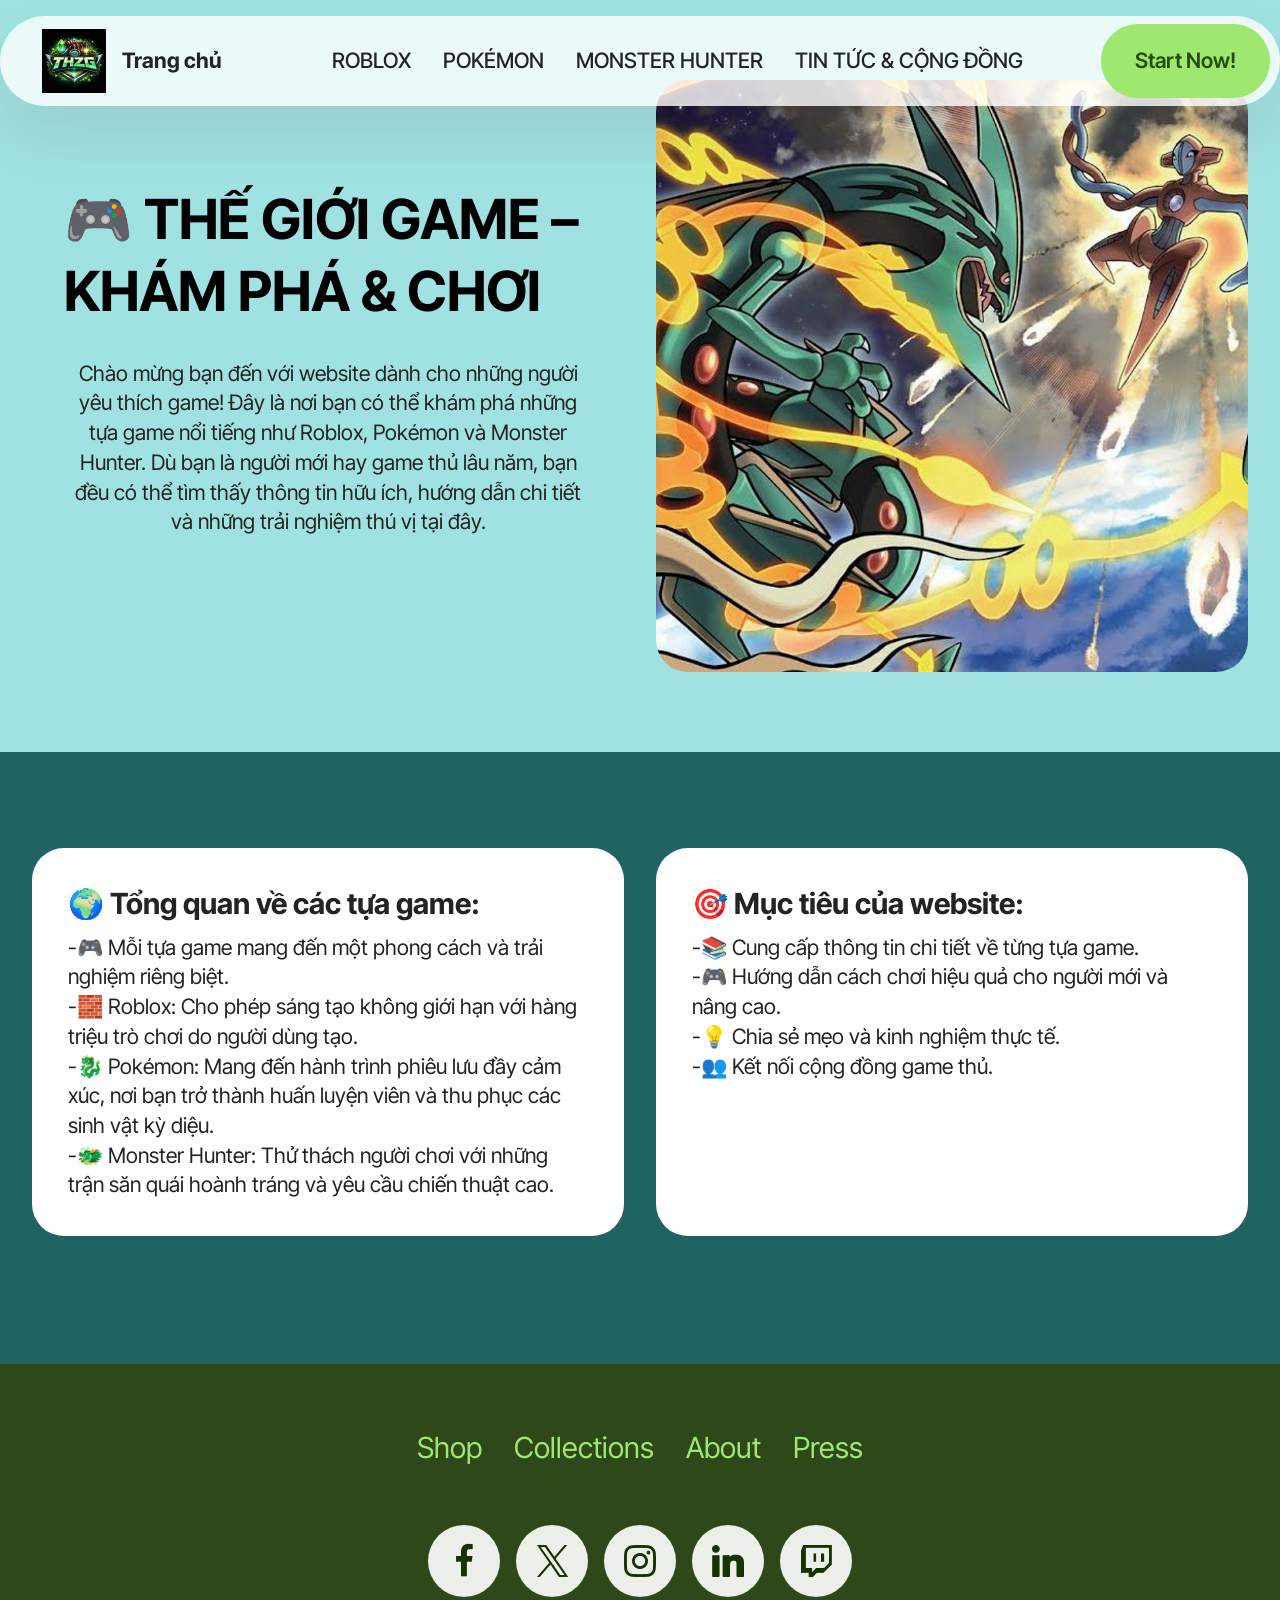
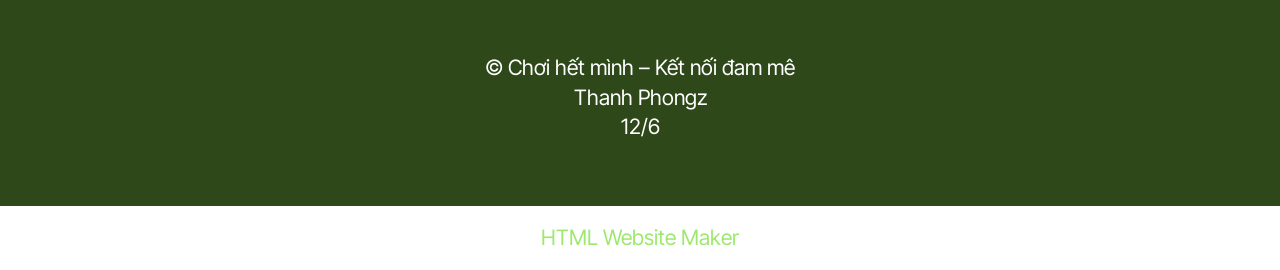
==== commit fdb2d81d: "Add files via upload" ====
--- a/index.html
+++ b/index.html
@@ -18,7 +18,7 @@
   <link rel="stylesheet" href="assets/theme/css/style.css">
   <link rel="preload" href="https://fonts.googleapis.com/css?family=Inter+Tight:100,200,300,400,500,600,700,800,900,100i,200i,300i,400i,500i,600i,700i,800i,900i&display=swap" as="style" onload="this.onload=null;this.rel='stylesheet'">
   <noscript><link rel="stylesheet" href="https://fonts.googleapis.com/css?family=Inter+Tight:100,200,300,400,500,600,700,800,900,100i,200i,300i,400i,500i,600i,700i,800i,900i&display=swap"></noscript>
-  <link rel="preload" as="style" href="assets/mobirise/css/mbr-additional.css?v=Z1lxCk"><link rel="stylesheet" href="assets/mobirise/css/mbr-additional.css?v=Z1lxCk" type="text/css">
+  <link rel="preload" as="style" href="assets/mobirise/css/mbr-additional.css?v=BQiBVO"><link rel="stylesheet" href="assets/mobirise/css/mbr-additional.css?v=BQiBVO" type="text/css">
 
   
   
@@ -185,7 +185,7 @@
             </div>
         </div>
     </div>
-</section><section class="display-7" style="padding: 0;align-items: center;justify-content: center;flex-wrap: wrap;    align-content: center;display: flex;position: relative;height: 4rem;"><a href="https://mobiri.se/" style="flex: 1 1;height: 4rem;position: absolute;width: 100%;z-index: 1;"><img alt="" style="height: 4rem;" src="[data-uri]"></a><p style="margin: 0;text-align: center;" class="display-7">&#8204;</p><a style="z-index:1" href="https://mobirise.com/builder/no-code-website-builder.html">No Code Website Builder</a></section><script src="assets/bootstrap/js/bootstrap.bundle.min.js"></script>  <script src="assets/smoothscroll/smooth-scroll.js"></script>  <script src="assets/ytplayer/index.js"></script>  <script src="assets/dropdown/js/navbar-dropdown.js"></script>  <script src="assets/theme/js/script.js"></script>  
+</section><section class="display-7" style="padding: 0;align-items: center;justify-content: center;flex-wrap: wrap;    align-content: center;display: flex;position: relative;height: 4rem;"><a href="https://mobiri.se/" style="flex: 1 1;height: 4rem;position: absolute;width: 100%;z-index: 1;"><img alt="" style="height: 4rem;" src="[data-uri]"></a><p style="margin: 0;text-align: center;" class="display-7">&#8204;</p><a style="z-index:1" href="https://mobirise.com/html-builder.html">HTML Website Maker</a></section><script src="assets/bootstrap/js/bootstrap.bundle.min.js"></script>  <script src="assets/smoothscroll/smooth-scroll.js"></script>  <script src="assets/ytplayer/index.js"></script>  <script src="assets/dropdown/js/navbar-dropdown.js"></script>  <script src="assets/theme/js/script.js"></script>  
   
   
 </body>
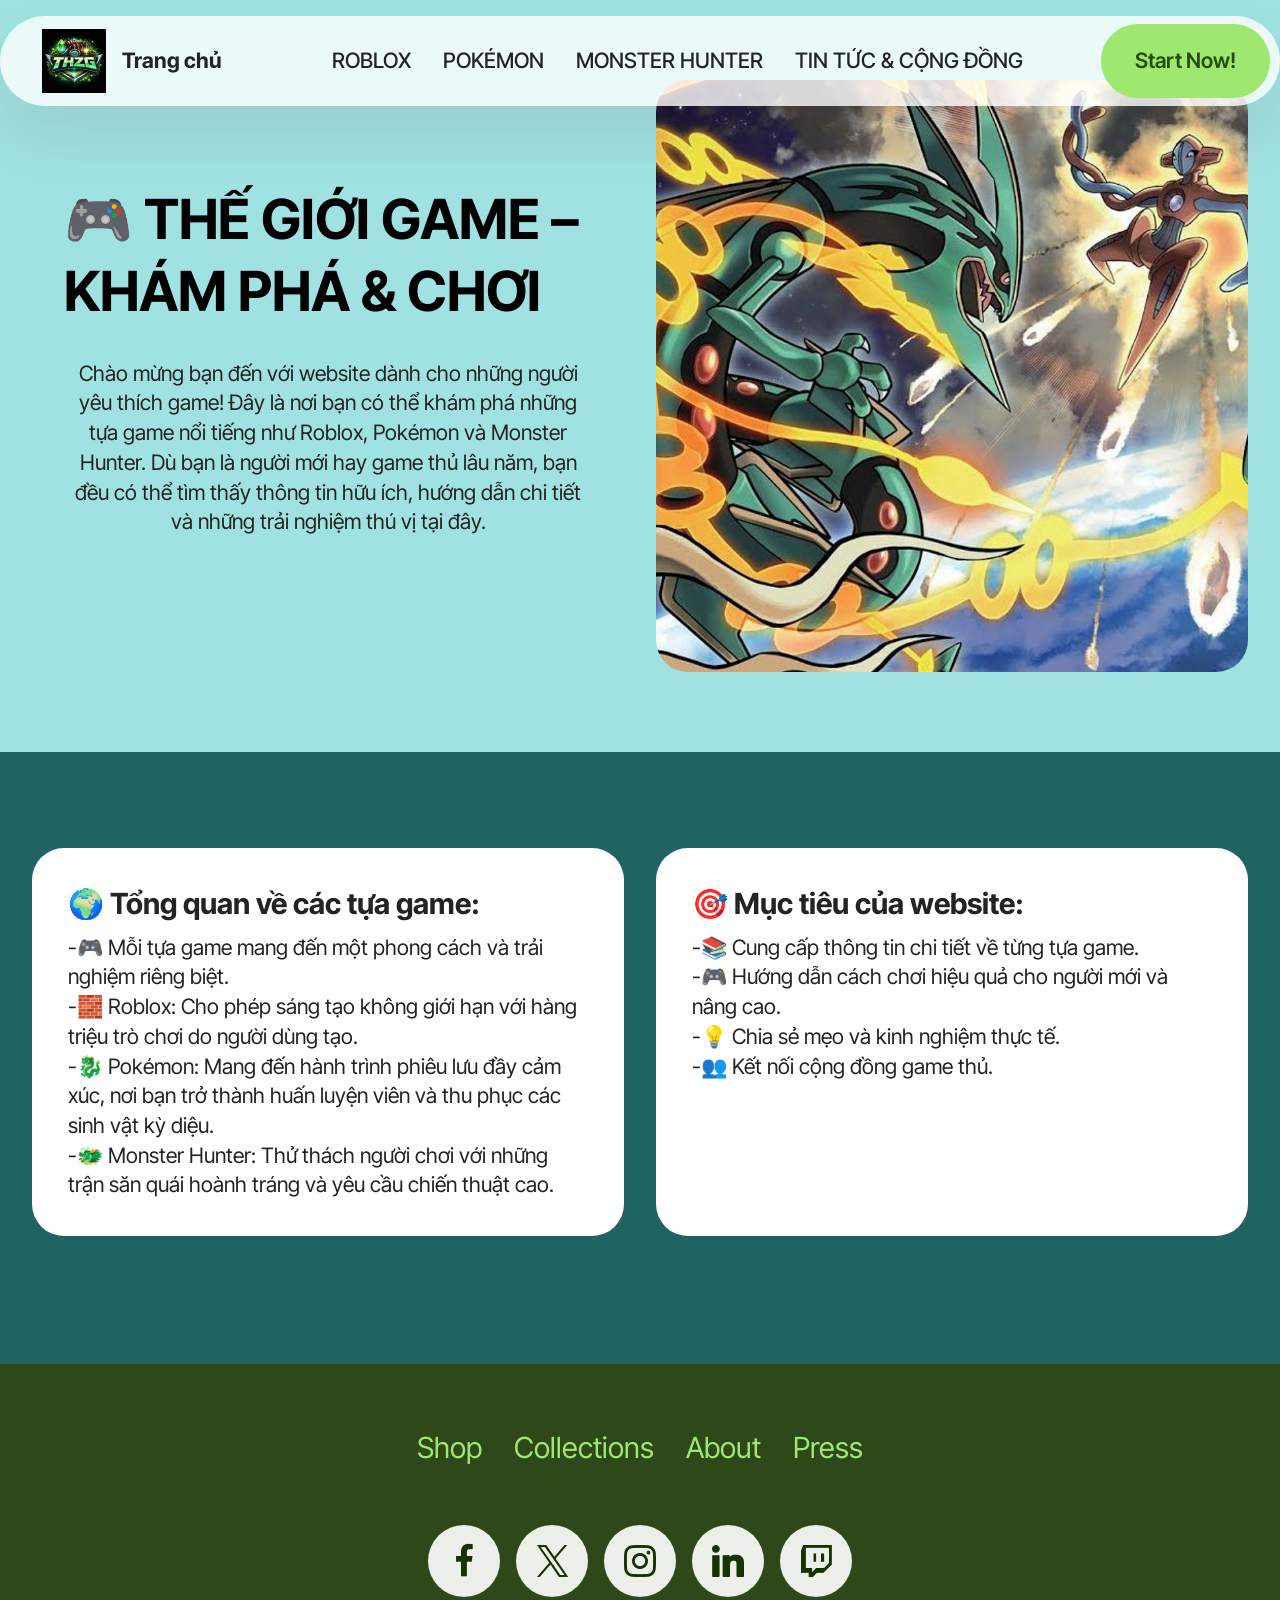
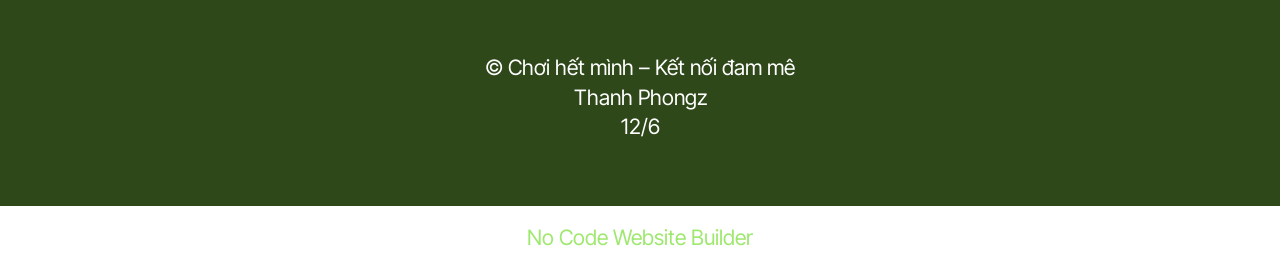
==== commit 583db3b9: "Add files via upload" ====
--- a/index.html
+++ b/index.html
@@ -18,7 +18,7 @@
   <link rel="stylesheet" href="assets/theme/css/style.css">
   <link rel="preload" href="https://fonts.googleapis.com/css?family=Inter+Tight:100,200,300,400,500,600,700,800,900,100i,200i,300i,400i,500i,600i,700i,800i,900i&display=swap" as="style" onload="this.onload=null;this.rel='stylesheet'">
   <noscript><link rel="stylesheet" href="https://fonts.googleapis.com/css?family=Inter+Tight:100,200,300,400,500,600,700,800,900,100i,200i,300i,400i,500i,600i,700i,800i,900i&display=swap"></noscript>
-  <link rel="preload" as="style" href="assets/mobirise/css/mbr-additional.css?v=BQiBVO"><link rel="stylesheet" href="assets/mobirise/css/mbr-additional.css?v=BQiBVO" type="text/css">
+  <link rel="preload" as="style" href="assets/mobirise/css/mbr-additional.css?v=i24AU3"><link rel="stylesheet" href="assets/mobirise/css/mbr-additional.css?v=i24AU3" type="text/css">
 
   
   
@@ -185,7 +185,7 @@
             </div>
         </div>
     </div>
-</section><section class="display-7" style="padding: 0;align-items: center;justify-content: center;flex-wrap: wrap;    align-content: center;display: flex;position: relative;height: 4rem;"><a href="https://mobiri.se/" style="flex: 1 1;height: 4rem;position: absolute;width: 100%;z-index: 1;"><img alt="" style="height: 4rem;" src="[data-uri]"></a><p style="margin: 0;text-align: center;" class="display-7">&#8204;</p><a style="z-index:1" href="https://mobirise.com/html-builder.html">HTML Website Maker</a></section><script src="assets/bootstrap/js/bootstrap.bundle.min.js"></script>  <script src="assets/smoothscroll/smooth-scroll.js"></script>  <script src="assets/ytplayer/index.js"></script>  <script src="assets/dropdown/js/navbar-dropdown.js"></script>  <script src="assets/theme/js/script.js"></script>  
+</section><section class="display-7" style="padding: 0;align-items: center;justify-content: center;flex-wrap: wrap;    align-content: center;display: flex;position: relative;height: 4rem;"><a href="https://mobiri.se/" style="flex: 1 1;height: 4rem;position: absolute;width: 100%;z-index: 1;"><img alt="" style="height: 4rem;" src="[data-uri]"></a><p style="margin: 0;text-align: center;" class="display-7">&#8204;</p><a style="z-index:1" href="https://mobirise.com/builder/no-code-website-builder.html">No Code Website Builder</a></section><script src="assets/bootstrap/js/bootstrap.bundle.min.js"></script>  <script src="assets/smoothscroll/smooth-scroll.js"></script>  <script src="assets/ytplayer/index.js"></script>  <script src="assets/dropdown/js/navbar-dropdown.js"></script>  <script src="assets/theme/js/script.js"></script>  
   
   
 </body>
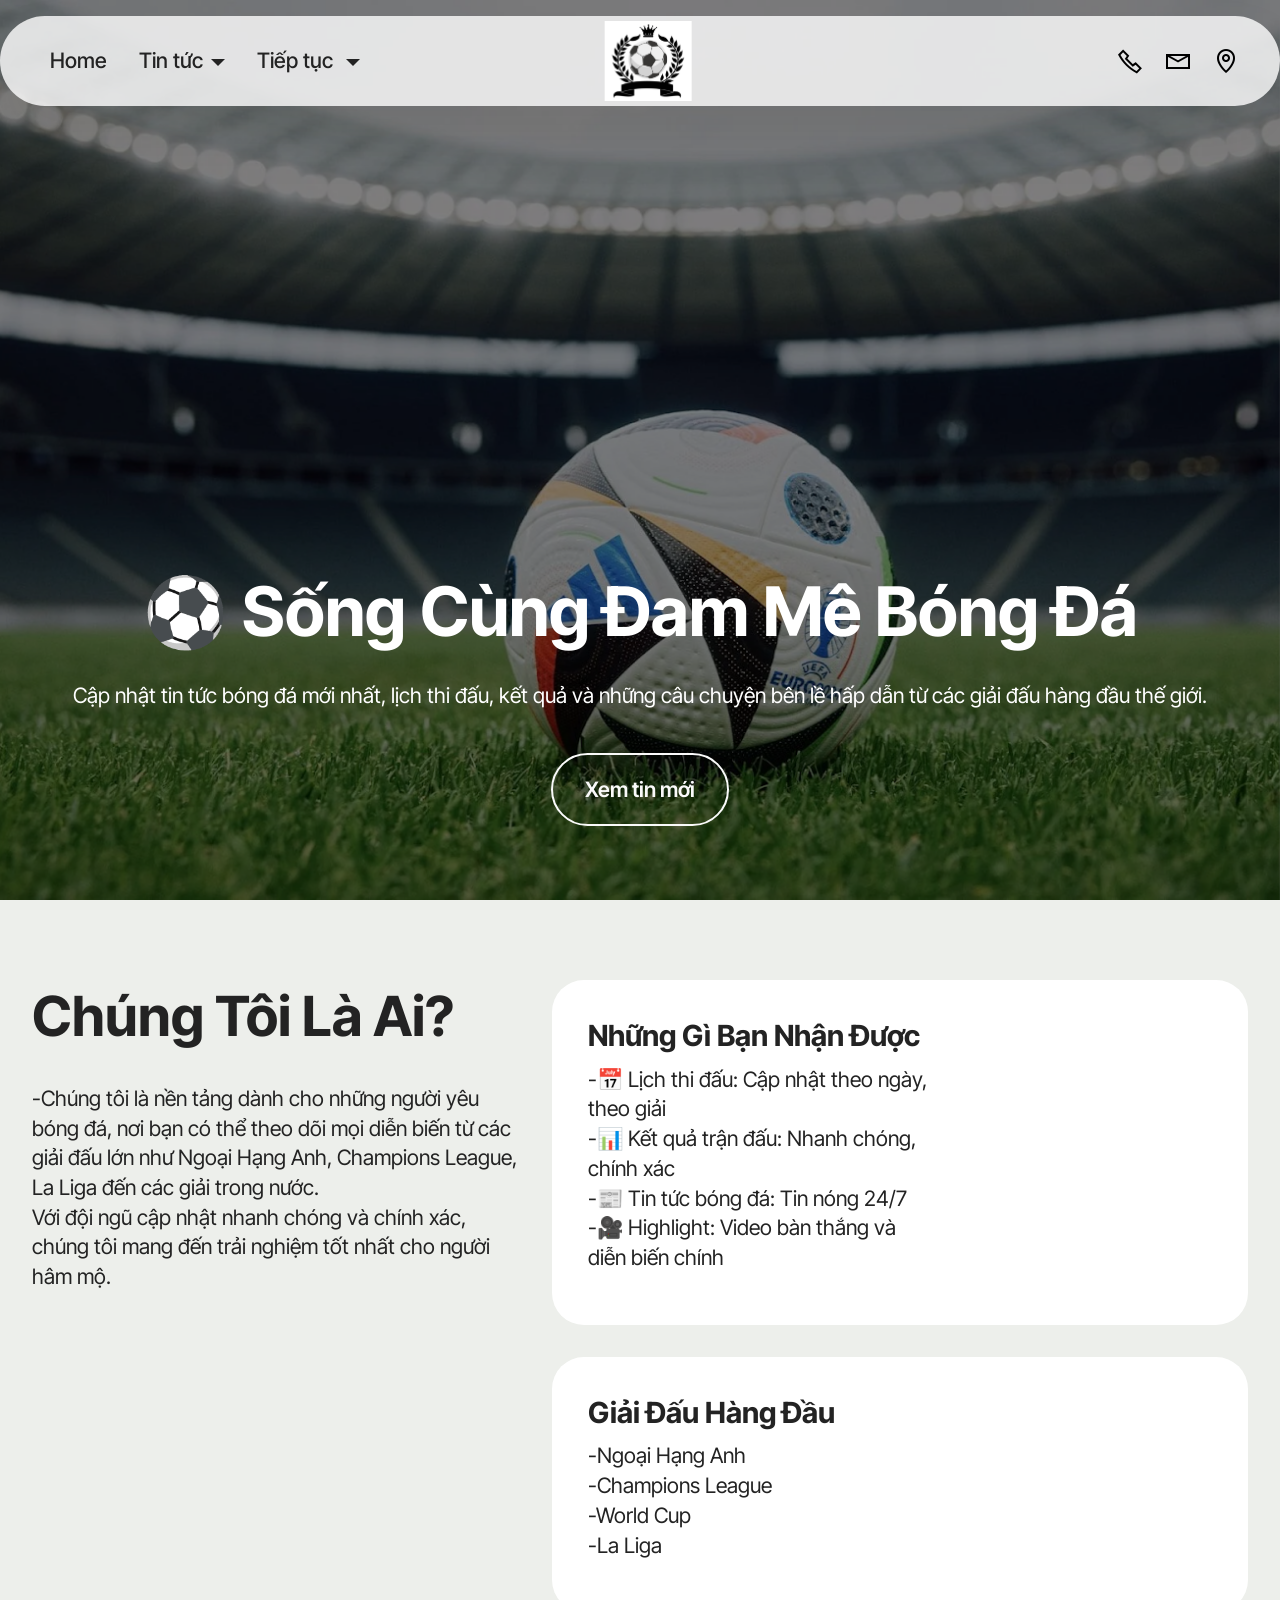
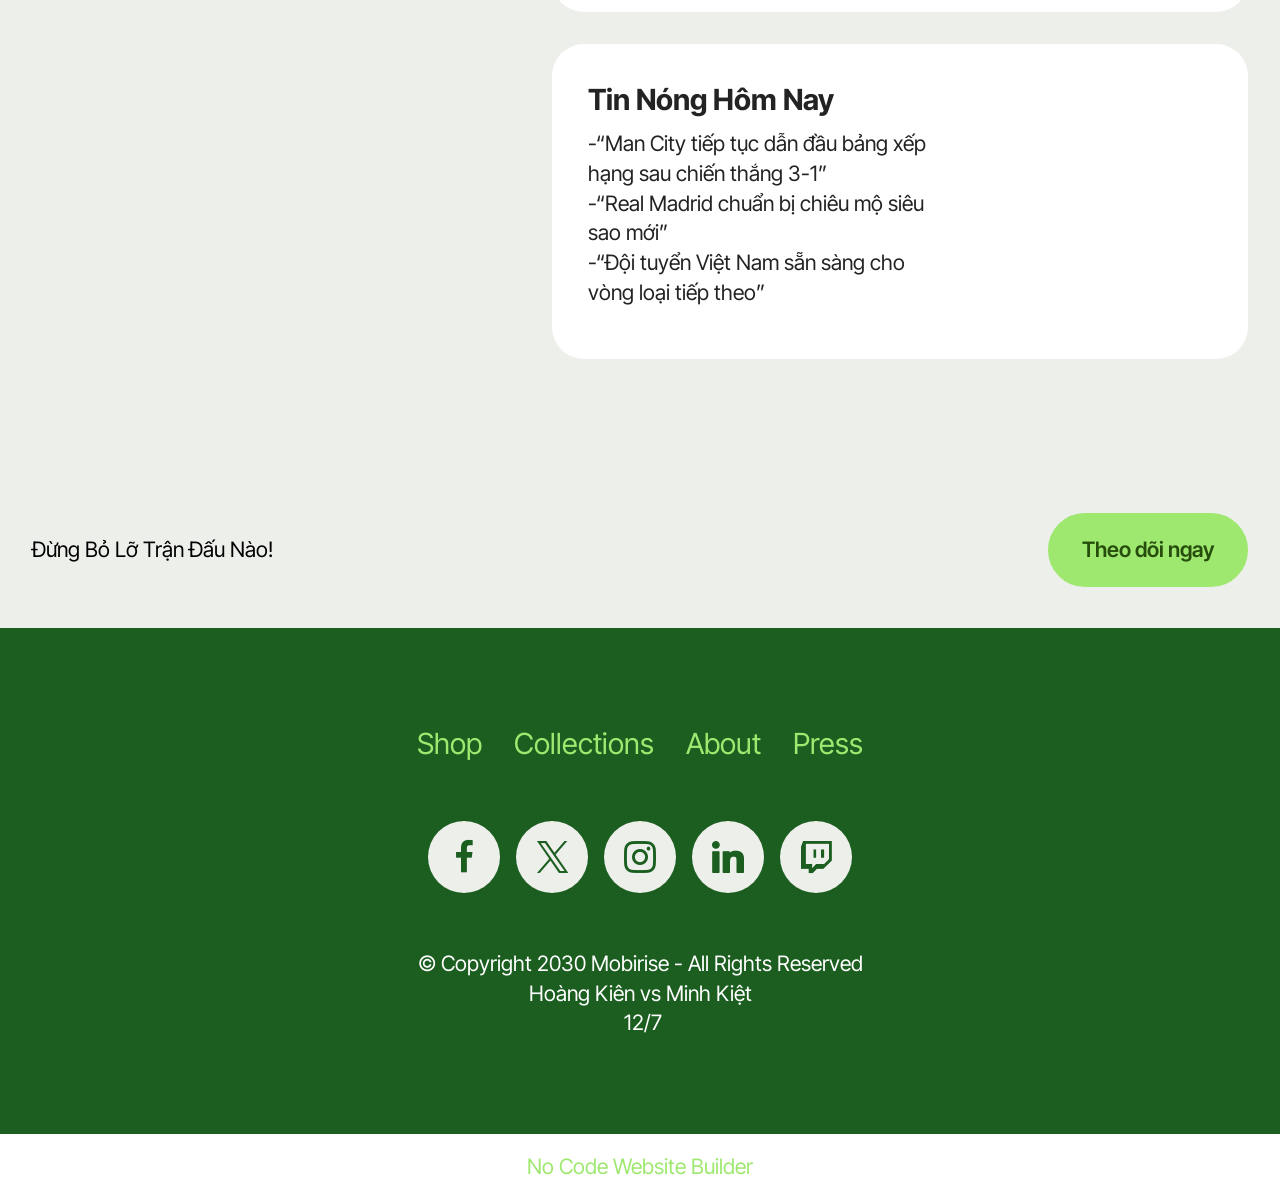
==== commit 67c331ab: "Add files via upload" ====
--- a/index.html
+++ b/index.html
@@ -6,19 +6,20 @@
   <meta http-equiv="X-UA-Compatible" content="IE=edge">
   <meta name="generator" content="Mobirise v6.1.12, mobirise.com">
   <meta name="viewport" content="width=device-width, initial-scale=1, minimum-scale=1">
-  <link rel="shortcut icon" href="assets/images/4a65835b-11a1-45e5-a441-c10fcdbd603f.png" type="image/x-icon">
+  <link rel="shortcut icon" href="assets/images/anh-mo-ta.jpg" type="image/x-icon">
   <meta name="description" content="">
   
   
   <title>Home</title>
   <link rel="stylesheet" href="assets/web/assets/mobirise-icons2/mobirise2.css">
   <link rel="stylesheet" href="assets/bootstrap/css/bootstrap.min.css">
+  <link rel="stylesheet" href="assets/parallax/jarallax.css">
   <link rel="stylesheet" href="assets/dropdown/css/style.css">
   <link rel="stylesheet" href="assets/socicon/css/styles.css">
   <link rel="stylesheet" href="assets/theme/css/style.css">
-  <link rel="preload" href="https://fonts.googleapis.com/css?family=Inter+Tight:100,200,300,400,500,600,700,800,900,100i,200i,300i,400i,500i,600i,700i,800i,900i&display=swap" as="style" onload="this.onload=null;this.rel='stylesheet'">
-  <noscript><link rel="stylesheet" href="https://fonts.googleapis.com/css?family=Inter+Tight:100,200,300,400,500,600,700,800,900,100i,200i,300i,400i,500i,600i,700i,800i,900i&display=swap"></noscript>
-  <link rel="preload" as="style" href="assets/mobirise/css/mbr-additional.css?v=i24AU3"><link rel="stylesheet" href="assets/mobirise/css/mbr-additional.css?v=i24AU3" type="text/css">
+  <link rel="preload" href="https://fonts.googleapis.com/css2?family=Inter+Tight:wght@400;700&display=swap&display=swap" as="style" onload="this.onload=null;this.rel='stylesheet'">
+  <noscript><link rel="stylesheet" href="https://fonts.googleapis.com/css2?family=Inter+Tight:wght@400;700&display=swap&display=swap"></noscript>
+  <link rel="preload" as="style" href="assets/mobirise/css/mbr-additional.css?v=lnhZ32"><link rel="stylesheet" href="assets/mobirise/css/mbr-additional.css?v=lnhZ32" type="text/css">
 
   
   
@@ -26,7 +27,7 @@
 </head>
 <body>
   
-  <section data-bs-version="5.1" class="menu menu2 cid-vf4Stp7ExN" once="menu" id="menu02-0">
+  <section data-bs-version="5.1" class="menu menu3 cid-vfuJh0VTek" once="menu" id="menu03-3">
 	
 
 	<nav class="navbar navbar-dropdown navbar-fixed-top navbar-expand-lg">
@@ -34,10 +35,10 @@
 			<div class="navbar-brand">
 				<span class="navbar-logo">
 					<a href="https://mobiri.se">
-						<img src="assets/images/4a65835b-11a1-45e5-a441-c10fcdbd603f.png" alt="Mobirise Website Builder" style="height: 4rem;">
+						<img src="assets/images/anh-mo-ta.jpg" alt="Mobirise Website Builder" style="height: 5rem;">
 					</a>
 				</span>
-				<span class="navbar-caption-wrap"><a class="navbar-caption text-black text-primary display-4" href="index.html">Trang chủ</a></span>
+				
 			</div>
 			<button class="navbar-toggler" type="button" data-toggle="collapse" data-bs-toggle="collapse" data-target="#navbarSupportedContent" data-bs-target="#navbarSupportedContent" aria-controls="navbarNavAltMarkup" aria-expanded="false" aria-label="Toggle navigation">
 				<div class="hamburger">
@@ -48,84 +49,141 @@
 				</div>
 			</button>
 			<div class="collapse navbar-collapse" id="navbarSupportedContent">
-				<ul class="navbar-nav nav-dropdown" data-app-modern-menu="true"><li class="nav-item">
-						<a class="nav-link link text-black text-primary display-4" href="page1.html">ROBLOX</a>
+				<ul class="navbar-nav nav-dropdown nav-right" data-app-modern-menu="true"><li class="nav-item">
+						<a class="nav-link link text-black text-primary display-4" href="index.html">Home</a>
 					</li>
-					<li class="nav-item">
-						<a class="nav-link link text-black text-primary display-4" href="page2.html" aria-expanded="false">POKÉMON</a>
+					<li class="nav-item dropdown">
+						<a class="nav-link link text-black text-primary dropdown-toggle display-4" href="page1.html" aria-expanded="false" data-toggle="dropdown-submenu" data-bs-toggle="dropdown" data-bs-auto-close="outside">Tin tức</a><div class="dropdown-menu" aria-labelledby="dropdown-826"><a class="text-black show text-primary dropdown-item display-4" href="page1.html">TIN TỨC BÓNG ĐÁ</a><a class="text-black show text-primary dropdown-item display-4" href="page2.html">LỊCH THI ĐẤU</a></div>
 					</li>
-					<li class="nav-item">
-						<a class="nav-link link text-black text-primary display-4" href="page3.html">MONSTER HUNTER</a>
-					</li><li class="nav-item"><a class="nav-link link text-black text-primary display-4" href="page4.html">TIN TỨC &amp; CỘNG ĐỒNG</a></li></ul>
+					<li class="nav-item dropdown"><a class="nav-link link text-black text-primary dropdown-toggle display-4" href="page4.html" data-toggle="dropdown-submenu" data-bs-toggle="dropdown" data-bs-auto-close="outside" aria-expanded="true">Tiếp tục&nbsp;</a><div class="dropdown-menu" aria-labelledby="dropdown-553"><a class="text-black text-primary dropdown-item display-4" href="page3.html">KẾT QUẢ &amp; BẢNG XẾP HẠNG</a><a class="text-black text-primary dropdown-item display-4" href="page4.html">LIÊN HỆ / CỘNG ĐỒNG</a></div></li></ul>
+				<div class="icons-menu">
+					<a class="iconfont-wrapper" href="https://mobiri.se">
+						<span class="p-2 mbr-iconfont mobi-mbri-phone mobi-mbri"></span>
+					</a>
+					<a class="iconfont-wrapper" href="https://mobiri.se">
+						<span class="p-2 mbr-iconfont mobi-mbri-letter mobi-mbri"></span>
+					</a>
+					<a class="iconfont-wrapper" href="https://mobiri.se">
+						<span class="p-2 mbr-iconfont mobi-mbri-map-pin mobi-mbri"></span>
+					</a>
+					
+				</div>
 				
-				<div class="navbar-buttons mbr-section-btn">
-					<a class="btn btn-primary display-4" href="https://mobiri.se"> Start Now!</a>
-				</div>
 			</div>
 		</div>
 	</nav>
 </section>
 
-<section data-bs-version="5.1" class="header1 cid-vf4TUDIS5q" id="header01-4">
-	
-
-	
-	
-
-	<div class="container-fluid">
-		<div class="row justify-content-center">
-			<div class="col-12 col-md-12 col-lg-6 image-wrapper">
-				<img class="w-100" src="assets/images/artworks-dvkizoooain3aiaw-a93dvw-t1080x1080.jpeg" alt="Mobirise Website Builder">
-			</div>
-			<div class="col-12 col-lg col-md-12">
-				<div class="text-wrapper align-left">
-					<h1 class="mbr-section-title mbr-fonts-style mb-4 display-2"><strong>🎮 THẾ GIỚI GAME – KHÁM PHÁ &amp; CHƠI</strong></h1>
-					<p class="mbr-text mbr-fonts-style mb-4 display-7">
-						Chào mừng bạn đến với website dành cho những người yêu thích game! Đây là nơi bạn có thể khám phá những tựa game nổi tiếng như Roblox, Pokémon và Monster Hunter. Dù bạn là người mới hay game thủ lâu năm, bạn đều có thể tìm thấy thông tin hữu ích, hướng dẫn chi tiết và những trải nghiệm thú vị tại đây.
-					</p>
-					
+<section data-bs-version="5.1" class="header16 cid-vfuKXeqiyH mbr-fullscreen mbr-parallax-background" id="header17-c">
+  
+  <div class="mbr-overlay" style="opacity: 0.5; background-color: rgb(0, 0, 0);"></div>
+  <div class="container-fluid">
+    <div class="row">
+      <div class="content-wrap col-12 col-md-12">
+        <h1 class="mbr-section-title mbr-fonts-style mbr-white mb-4 display-1">
+          <strong><br>⚽ Sống Cùng Đam Mê Bóng Đá</strong></h1>
+        
+        <p class="mbr-fonts-style mbr-text mbr-white mb-4 display-7">Cập nhật tin tức bóng đá mới nhất, lịch thi đấu, kết quả và những câu chuyện bên lề hấp dẫn từ các giải đấu hàng đầu thế giới.</p>
+        <div class="mbr-section-btn"><a class="btn btn-white-outline display-7" href="https://www.24h.com.vn/bong-da-c48.html">Xem tin mới</a></div>
+      </div>
+    </div>
+  </div>
+</section>
+
+<section data-bs-version="5.1" class="people01 cid-vfuNfdAqbl" id="people01-d">
+  
+
+  
+
+  <div class="container">
+    <div class="row">
+      <div class="col-lg-5 mb-5">
+        <h3 class="mbr-section-maintitle mbr-fonts-style mb-4 display-2"><strong>Chúng Tôi Là Ai?</strong></h3>
+        <p class="mbr-section-maintext mbr-fonts-style mb-4 display-7">-Chúng tôi là nền tảng dành cho những người yêu bóng đá, nơi bạn có thể theo dõi mọi diễn biến từ các giải đấu lớn như Ngoại Hạng Anh, Champions League, La Liga đến các giải trong nước.<br>Với đội ngũ cập nhật nhanh chóng và chính xác, chúng tôi mang đến trải nghiệm tốt nhất cho người hâm mộ.<br>
+        </p>
+
+        
+      </div>
+
+      <div class="col-lg-7">
+        <div class="item features-without-image">
+          <div class="item-wrapper">
+            <div class="row align-items-center">
+              <div class="col-md-7">
+                <div class="align-left">
+                  <h3 class="mbr-section-title mbr-fonts-style mb-2 display-5"><strong>Những Gì Bạn Nhận Được</strong></h3>
+                  <h4 class="mbr-section-subtitle mbr-fonts-style mb-3 display-7">-📅 Lịch thi đấu: Cập nhật theo ngày, theo giải<div>-📊 Kết quả trận đấu: Nhanh chóng, chính xác</div><div>-📰 Tin tức bóng đá: Tin nóng 24/7</div><div>-🎥 Highlight: Video bàn thắng và diễn biến chính</div></h4>
+                  
+                </div>
+              </div>
+
+              <div class="col-md-5">
+                
+              </div>
+            </div>
+          </div>
+        </div>
+        <div class="item features-without-image">
+          <div class="item-wrapper">
+            <div class="row align-items-center">
+              <div class="col-md-7">
+                <div class="align-left">
+                  <h3 class="mbr-section-title mbr-fonts-style mb-2 display-5"><strong>Giải Đấu Hàng Đầu</strong></h3>
+                  <h4 class="mbr-section-subtitle mbr-fonts-style mb-3 display-7">-Ngoại Hạng Anh<div>-Champions League</div><div>-World Cup</div><div>-La Liga</div></h4>
+                  
+                </div>
+              </div>
+
+              <div class="col-md-5">
+                
+              </div>
+            </div>
+          </div>
+        </div>
+        <div class="item features-without-image">
+          <div class="item-wrapper">
+            <div class="row align-items-center">
+              <div class="col-md-7">
+                <div class="align-left">
+                  <h3 class="mbr-section-title mbr-fonts-style mb-2 display-5"><strong>Tin Nóng Hôm Nay</strong></h3>
+                  <h4 class="mbr-section-subtitle mbr-fonts-style mb-3 display-7">-“Man City tiếp tục dẫn đầu bảng xếp hạng sau chiến thắng 3-1”<div>-“Real Madrid chuẩn bị chiêu mộ siêu sao mới”</div><div>-“Đội tuyển Việt Nam sẵn sàng cho vòng loại tiếp theo”</div></h4>
+                  
+                </div>
+              </div>
+
+              <div class="col-md-5">
+                
+              </div>
+            </div>
+          </div>
+        </div>
+      </div>
+    </div>
+  </div>
+</section>
+
+<section data-bs-version="5.1" class="features035 cid-vfuOas9K1R" id="features035-e">
+	
+
+	
+	
+	<div class="container">
+		<div class="row">
+			<div class="col-12 col-lg-9 active">
+				<div class="item-wrapper">
+					<div class="card-box">
+						<h4 class="card-text mbr-fonts-style display-7">Đừng Bỏ Lỡ Trận Đấu Nào!</h4>
+					</div>
 				</div>
+			</div>
+			<div class="col-12 col-lg-3 active">
+				<div class="mbr-section-btn"><a class="btn btn-primary display-7" href="https://baomoi.com/bong-da-quoc-te.epi">Theo dõi ngay</a></div>
 			</div>
 		</div>
 	</div>
 </section>
 
-<section data-bs-version="5.1" class="features5 cid-vf4V7HCPAA" id="features05-5">
-  
-
-  
-  
-  <div class="container">
-    
-    <div class="row">
-      <div class="item features-without-image col-12 col-md-6 col-lg-6 item-mb active">
-        <div class="item-wrapper">
-          <div class="card-box align-left">
-            
-            <h5 class="card-title mbr-fonts-style display-5"><strong>🌍 Tổng quan về các tựa game:</strong></h5>
-            <p class="card-text mbr-fonts-style display-7">-🎮 Mỗi tựa game mang đến một phong cách và trải nghiệm riêng biệt.<br>-🧱 Roblox: Cho phép sáng tạo không giới hạn với hàng triệu trò chơi do người dùng tạo.<br>-🐉 Pokémon: Mang đến hành trình phiêu lưu đầy cảm xúc, nơi bạn trở thành huấn luyện viên và thu phục các sinh vật kỳ diệu.<br>-🐲 Monster Hunter: Thử thách người chơi với những trận săn quái hoành tráng và yêu cầu chiến thuật cao.</p>
-
-            
-          </div>
-        </div>
-      </div><div class="item features-without-image col-12 col-md-6 col-lg-6 item-mb">
-        <div class="item-wrapper">
-          <div class="card-box align-left">
-            
-            <h5 class="card-title mbr-fonts-style display-5"><strong>🎯 Mục tiêu của website:</strong></h5>
-            <p class="card-text mbr-fonts-style display-7">-📚 Cung cấp thông tin chi tiết về từng tựa game.<br>-🎮 Hướng dẫn cách chơi hiệu quả cho người mới và nâng cao.<br>-💡 Chia sẻ mẹo và kinh nghiệm thực tế.<br>-👥 Kết nối cộng đồng game thủ.</p>
-
-            
-          </div>
-        </div>
-      </div>
-      
-      
-    </div>
-  </div>
-</section>
-
-<section data-bs-version="5.1" class="footer3 cid-vf4SENDkBq" once="footers" id="footer03-1">
+<section data-bs-version="5.1" class="footer3 cid-vfuJge9HBF" once="footers" id="footer03-2">
 
         
 
@@ -181,11 +239,13 @@
             </div>
             <div class="col-12 mt-5">
                 <p class="mbr-fonts-style copyright display-7">
-                    © Chơi hết mình – Kết nối đam mê<br>Thanh Phongz<br>12/6</p>
+                    © Copyright 2030 Mobirise - All Rights Reserved<br>Hoàng Kiên vs Minh Kiệt
+<br>&nbsp;12/7<br>
+                </p>
             </div>
         </div>
     </div>
-</section><section class="display-7" style="padding: 0;align-items: center;justify-content: center;flex-wrap: wrap;    align-content: center;display: flex;position: relative;height: 4rem;"><a href="https://mobiri.se/" style="flex: 1 1;height: 4rem;position: absolute;width: 100%;z-index: 1;"><img alt="" style="height: 4rem;" src="[data-uri]"></a><p style="margin: 0;text-align: center;" class="display-7">&#8204;</p><a style="z-index:1" href="https://mobirise.com/builder/no-code-website-builder.html">No Code Website Builder</a></section><script src="assets/bootstrap/js/bootstrap.bundle.min.js"></script>  <script src="assets/smoothscroll/smooth-scroll.js"></script>  <script src="assets/ytplayer/index.js"></script>  <script src="assets/dropdown/js/navbar-dropdown.js"></script>  <script src="assets/theme/js/script.js"></script>  
+</section><section class="display-7" style="padding: 0;align-items: center;justify-content: center;flex-wrap: wrap;    align-content: center;display: flex;position: relative;height: 4rem;"><a href="https://mobiri.se/" style="flex: 1 1;height: 4rem;position: absolute;width: 100%;z-index: 1;"><img alt="" style="height: 4rem;" src="[data-uri]"></a><p style="margin: 0;text-align: center;" class="display-7">&#8204;</p><a style="z-index:1" href="https://mobirise.com/builder/no-code-website-builder.html">No Code Website Builder</a></section><script src="assets/bootstrap/js/bootstrap.bundle.min.js"></script>  <script src="assets/parallax/jarallax.js"></script>  <script src="assets/smoothscroll/smooth-scroll.js"></script>  <script src="assets/ytplayer/index.js"></script>  <script src="assets/dropdown/js/navbar-dropdown.js"></script>  <script src="assets/theme/js/script.js"></script>  
   
   
 </body>
--- a/assets/parallax/jarallax.css
+++ b/assets/parallax/jarallax.css
@@ -0,0 +1,15 @@
+.jarallax {
+    position: relative;
+    z-index: 0;
+}
+.jarallax > .jarallax-img {
+    position: absolute;
+    object-fit: cover;
+    /* support for plugin https://github.com/bfred-it/object-fit-images */
+    font-family: 'object-fit: cover;';
+    top: 0;
+    left: 0;
+    width: 100%;
+    height: 100%;
+    z-index: -1;
+}
--- a/assets/mobirise/css/mbr-additional.css
+++ b/assets/mobirise/css/mbr-additional.css
@@ -784,12 +784,11 @@
   outline-offset: 2px !important;
   transition: outline 0.2s ease-in-out;
 }
-.cid-vf4Stp7ExN {
+.cid-vfuJh0VTek {
   z-index: 1000;
   width: 100%;
-  position: relative;
-}
-.cid-vf4Stp7ExN .dropdown-item:before {
+}
+.cid-vfuJh0VTek .dropdown-item:before {
   font-family: Moririse2 !important;
   content: "\e966";
   display: inline-block;
@@ -807,11 +806,77 @@
   transition: all 0.25s ease-in-out;
 }
 @media (max-width: 767px) {
-  .cid-vf4Stp7ExN .navbar-toggler {
+  .cid-vfuJh0VTek .navbar-toggler {
     transform: scale(0.8);
   }
 }
-.cid-vf4Stp7ExN .navbar-brand {
+.cid-vfuJh0VTek .navbar-nav {
+  margin: auto;
+  margin-left: 0;
+}
+@media (min-width: 992px) {
+  .cid-vfuJh0VTek .navbar-nav {
+    max-width: 45%;
+  }
+}
+.cid-vfuJh0VTek .navbar-nav .nav-item {
+  padding: 0 !important;
+  transition: .3s all !important;
+}
+.cid-vfuJh0VTek .navbar-nav .nav-item .nav-link {
+  padding: 16px !important;
+  margin: 0 !important;
+  border-radius: 1rem !important;
+  transition: .3s all !important;
+}
+.cid-vfuJh0VTek .navbar-nav .nav-item .nav-link:hover {
+  background-color: rgba(27, 31, 10, 0.06);
+}
+.cid-vfuJh0VTek .navbar-nav .open .nav-link::after {
+  transform: rotate(180deg);
+}
+@media (min-width: 992px) {
+  .cid-vfuJh0VTek .navbar-nav .open .nav-link::before {
+    content: "";
+    width: 100%;
+    height: 20px;
+    top: 100%;
+    background: transparent;
+    position: absolute;
+  }
+}
+.cid-vfuJh0VTek .navbar-nav .dropdown-item {
+  padding: 12px !important;
+  border-radius: 0.5rem !important;
+  margin: 0 8px !important;
+  transition: .3s all !important;
+}
+.cid-vfuJh0VTek .navbar-nav .dropdown-item:hover {
+  background-color: rgba(27, 31, 10, 0.06);
+}
+@media (min-width: 992px) {
+  .cid-vfuJh0VTek .navbar-nav {
+    padding-left: 1.5rem;
+  }
+}
+.cid-vfuJh0VTek .navbar-logo {
+  padding-left: 1rem;
+  margin: 0 !important;
+}
+@media (min-width: 992px) {
+  .cid-vfuJh0VTek .navbar-logo {
+    position: absolute;
+    left: 50%;
+    top: 50%;
+    transform: translate(-50%, -50%);
+  }
+}
+@media (max-width: 767px) {
+  .cid-vfuJh0VTek .navbar-logo {
+    padding-left: 1rem;
+  }
+}
+.cid-vfuJh0VTek .navbar-brand {
   flex-shrink: 0;
   align-items: center;
   margin-right: 0;
@@ -820,92 +885,44 @@
   word-break: break-word;
   z-index: 1;
 }
-.cid-vf4Stp7ExN .navbar-brand img {
+.cid-vfuJh0VTek .navbar-brand img {
   max-width: 100%;
   max-height: 100%;
   border-radius: 0px !important;
 }
-.cid-vf4Stp7ExN .navbar-brand .navbar-caption {
+.cid-vfuJh0VTek .navbar-brand .navbar-caption {
   line-height: inherit !important;
 }
-.cid-vf4Stp7ExN .navbar-brand .navbar-logo a {
+.cid-vfuJh0VTek .navbar-brand .navbar-logo a {
   outline: none;
 }
-.cid-vf4Stp7ExN .navbar-nav {
-  margin: auto;
-  margin-left: 0;
-  margin-left: auto;
-}
-.cid-vf4Stp7ExN .navbar-nav .nav-item {
-  padding: 0 !important;
-  transition: .3s all !important;
-}
-.cid-vf4Stp7ExN .navbar-nav .nav-item .nav-link {
-  padding: 16px !important;
-  margin: 0 !important;
-  border-radius: 1rem !important;
-  transition: .3s all !important;
-}
-.cid-vf4Stp7ExN .navbar-nav .nav-item .nav-link:hover {
-  background-color: rgba(27, 31, 10, 0.06);
-}
-.cid-vf4Stp7ExN .navbar-nav .open .nav-link::after {
-  transform: rotate(180deg);
-}
-@media (min-width: 992px) {
-  .cid-vf4Stp7ExN .navbar-nav .open .nav-link::before {
-    content: "";
-    width: 100%;
-    height: 20px;
-    top: 100%;
-    background: transparent;
-    position: absolute;
-  }
-}
-.cid-vf4Stp7ExN .navbar-nav .dropdown-item {
-  padding: 12px !important;
-  border-radius: 0.5rem !important;
-  margin: 0 8px !important;
-  transition: .3s all !important;
-}
-.cid-vf4Stp7ExN .navbar-nav .dropdown-item:hover {
-  background-color: rgba(27, 31, 10, 0.06);
-}
-@media (min-width: 992px) {
-  .cid-vf4Stp7ExN .navbar-nav {
-    padding-left: 1.5rem;
-  }
-}
-.cid-vf4Stp7ExN .nav-link {
+.cid-vfuJh0VTek .nav-link {
   width: fit-content;
   position: relative;
 }
-.cid-vf4Stp7ExN .navbar-logo {
+.cid-vfuJh0VTek .navbar-caption {
   padding-left: 2rem;
-  margin: 0 !important;
-}
-@media (max-width: 767px) {
-  .cid-vf4Stp7ExN .navbar-logo {
+  padding-right: .5rem;
+}
+@media (max-width: 767px) {
+  .cid-vfuJh0VTek .navbar-caption {
     padding-left: 1rem;
   }
 }
-.cid-vf4Stp7ExN .navbar-caption {
-  padding-left: 1rem;
-  padding-right: .5rem;
-}
-@media (max-width: 767px) {
-  .cid-vf4Stp7ExN .nav-dropdown {
+@media (max-width: 767px) {
+  .cid-vfuJh0VTek .nav-dropdown {
     padding-bottom: 0.5rem;
   }
 }
-.cid-vf4Stp7ExN .nav-dropdown .link.dropdown-toggle::after {
+.cid-vfuJh0VTek .nav-dropdown .link.dropdown-toggle::after {
   margin-left: 0.5rem;
   margin-top: 0.2rem;
   transition: .3s all;
 }
-.cid-vf4Stp7ExN .container {
+.cid-vfuJh0VTek .container {
   display: flex;
   height: 90px;
+  position: relative;
   padding: 0.5rem 0.6rem;
   flex-wrap: nowrap;
   background: rgba(255, 255, 255, 0.8) !important;
@@ -924,24 +941,24 @@
   box-shadow: 0 30px 60px 0 rgba(27, 31, 10, 0.08);
 }
 @media (max-width: 992px) {
-  .cid-vf4Stp7ExN .container {
+  .cid-vfuJh0VTek .container {
     padding-right: 2rem;
   }
 }
 @media (max-width: 767px) {
-  .cid-vf4Stp7ExN .container {
+  .cid-vfuJh0VTek .container {
     width: 95%;
     height: 56px !important;
     padding-right: 1rem;
     margin-top: 0rem;
   }
 }
-.cid-vf4Stp7ExN .iconfont-wrapper {
+.cid-vfuJh0VTek .iconfont-wrapper {
   color: #000000 !important;
   font-size: 1.5rem;
   padding-right: 0.5rem;
 }
-.cid-vf4Stp7ExN .dropdown-menu {
+.cid-vfuJh0VTek .dropdown-menu {
   flex-wrap: wrap;
   flex-direction: column;
   max-width: 100%;
@@ -952,35 +969,35 @@
   background: #ffffff;
   background: rgba(255, 255, 255, 0.8) !important;
 }
-.cid-vf4Stp7ExN .nav-item:focus,
-.cid-vf4Stp7ExN .nav-link:focus {
+.cid-vfuJh0VTek .nav-item:focus,
+.cid-vfuJh0VTek .nav-link:focus {
   outline: none;
 }
-.cid-vf4Stp7ExN .dropdown .dropdown-menu .dropdown-item {
+.cid-vfuJh0VTek .dropdown .dropdown-menu .dropdown-item {
   width: auto;
   transition: all 0.25s ease-in-out;
 }
-.cid-vf4Stp7ExN .dropdown .dropdown-menu .dropdown-item::after {
+.cid-vfuJh0VTek .dropdown .dropdown-menu .dropdown-item::after {
   right: 0.5rem;
 }
-.cid-vf4Stp7ExN .dropdown .dropdown-menu .dropdown-item .mbr-iconfont {
+.cid-vfuJh0VTek .dropdown .dropdown-menu .dropdown-item .mbr-iconfont {
   margin-right: 0.5rem;
   vertical-align: sub;
 }
-.cid-vf4Stp7ExN .dropdown .dropdown-menu .dropdown-item .mbr-iconfont:before {
+.cid-vfuJh0VTek .dropdown .dropdown-menu .dropdown-item .mbr-iconfont:before {
   display: inline-block;
   transform: scale(1, 1);
   transition: all 0.25s ease-in-out;
 }
-.cid-vf4Stp7ExN .collapsed .dropdown-menu .dropdown-item:before {
+.cid-vfuJh0VTek .collapsed .dropdown-menu .dropdown-item:before {
   display: none;
 }
-.cid-vf4Stp7ExN .collapsed .dropdown .dropdown-menu .dropdown-item {
+.cid-vfuJh0VTek .collapsed .dropdown .dropdown-menu .dropdown-item {
   padding: 0.235em 1.5em 0.235em 1.5em !important;
   transition: none;
   margin: 0 !important;
 }
-.cid-vf4Stp7ExN .navbar {
+.cid-vfuJh0VTek .navbar {
   min-height: 90px;
   transition: all 0.3s;
   border-bottom: 1px solid transparent;
@@ -990,40 +1007,39 @@
   box-shadow: none !important;
   border-radius: 0 !important;
 }
-.cid-vf4Stp7ExN .navbar.opened {
+.cid-vfuJh0VTek .navbar.opened {
   transition: all 0.3s;
 }
-.cid-vf4Stp7ExN .navbar .dropdown-item {
+.cid-vfuJh0VTek .navbar .dropdown-item {
   padding: 0.5rem 1.8rem;
 }
-.cid-vf4Stp7ExN .navbar .navbar-logo img {
+.cid-vfuJh0VTek .navbar .navbar-logo img {
   width: auto;
 }
-.cid-vf4Stp7ExN .navbar .navbar-collapse {
-  z-index: 1;
+.cid-vfuJh0VTek .navbar .navbar-collapse {
   justify-content: flex-end;
 }
-.cid-vf4Stp7ExN .navbar.collapsed {
+.cid-vfuJh0VTek .navbar.collapsed {
   justify-content: center;
 }
-.cid-vf4Stp7ExN .navbar.collapsed .nav-item .nav-link::before {
+.cid-vfuJh0VTek .navbar.collapsed .nav-item .nav-link::before {
   display: none;
 }
-.cid-vf4Stp7ExN .navbar.collapsed.opened .dropdown-menu {
+.cid-vfuJh0VTek .navbar.collapsed.opened .dropdown-menu {
   top: 0;
 }
 @media (min-width: 992px) {
-  .cid-vf4Stp7ExN .navbar.collapsed.opened:not(.navbar-short) .navbar-collapse {
-    max-height: calc(98.5vh - 4rem);
-  }
-}
-.cid-vf4Stp7ExN .navbar.collapsed .dropdown-menu .dropdown-submenu {
+  .cid-vfuJh0VTek .navbar.collapsed.opened:not(.navbar-short) .navbar-collapse {
+    max-height: calc(98.5vh - 5rem);
+  }
+}
+.cid-vfuJh0VTek .navbar.collapsed .dropdown-menu .dropdown-submenu {
   left: 0 !important;
 }
-.cid-vf4Stp7ExN .navbar.collapsed .dropdown-menu .dropdown-item:after {
+.cid-vfuJh0VTek .navbar.collapsed .dropdown-menu .dropdown-item:after {
   right: auto;
 }
-.cid-vf4Stp7ExN .navbar.collapsed .dropdown-menu .dropdown-toggle[data-toggle="dropdown-submenu"]:after {
+.cid-vfuJh0VTek .navbar.collapsed .dropdown-menu .dropdown-toggle[data-toggle="dropdown-submenu"]:after {
   margin-left: 0.5rem;
   margin-top: 0.2rem;
   border-top: 0.35em solid;
@@ -1032,41 +1048,41 @@
   border-bottom: 0;
   top: 41%;
 }
-.cid-vf4Stp7ExN .navbar.collapsed ul.navbar-nav li {
+.cid-vfuJh0VTek .navbar.collapsed ul.navbar-nav li {
   margin: auto;
 }
-.cid-vf4Stp7ExN .navbar.collapsed .dropdown-menu .dropdown-item {
+.cid-vfuJh0VTek .navbar.collapsed .dropdown-menu .dropdown-item {
   padding: 0.25rem 1.5rem;
   text-align: center;
 }
-.cid-vf4Stp7ExN .navbar.collapsed .icons-menu {
+.cid-vfuJh0VTek .navbar.collapsed .icons-menu {
   padding-left: 0;
   padding-right: 0;
   padding-top: 0.5rem;
   padding-bottom: 0.5rem;
 }
 @media (max-width: 767px) {
-  .cid-vf4Stp7ExN .navbar {
+  .cid-vfuJh0VTek .navbar {
     min-height: 72px;
   }
-  .cid-vf4Stp7ExN .navbar .navbar-logo img {
+  .cid-vfuJh0VTek .navbar .navbar-logo img {
     height: 2rem !important;
   }
 }
 @media (max-width: 991px) {
-  .cid-vf4Stp7ExN .navbar .nav-item .nav-link::before {
+  .cid-vfuJh0VTek .navbar .nav-item .nav-link::before {
     display: none;
   }
-  .cid-vf4Stp7ExN .navbar.opened .dropdown-menu {
+  .cid-vfuJh0VTek .navbar.opened .dropdown-menu {
     top: 0;
   }
-  .cid-vf4Stp7ExN .navbar .dropdown-menu .dropdown-submenu {
+  .cid-vfuJh0VTek .navbar .dropdown-menu .dropdown-submenu {
     left: 0 !important;
   }
-  .cid-vf4Stp7ExN .navbar .dropdown-menu .dropdown-item:after {
+  .cid-vfuJh0VTek .navbar .dropdown-menu .dropdown-item:after {
     right: auto;
   }
-  .cid-vf4Stp7ExN .navbar .dropdown-menu .dropdown-toggle[data-toggle="dropdown-submenu"]:after {
+  .cid-vfuJh0VTek .navbar .dropdown-menu .dropdown-toggle[data-toggle="dropdown-submenu"]:after {
     margin-left: 0.5rem;
     margin-top: 0.2rem;
     border-top: 0.35em solid;
@@ -1075,67 +1091,67 @@
     border-bottom: 0;
     top: 40%;
   }
-  .cid-vf4Stp7ExN .navbar .dropdown-menu .dropdown-item {
+  .cid-vfuJh0VTek .navbar .dropdown-menu .dropdown-item {
     padding: 0.25rem 1.5rem !important;
     text-align: center;
   }
-  .cid-vf4Stp7ExN .navbar .navbar-brand {
+  .cid-vfuJh0VTek .navbar .navbar-brand {
     flex-shrink: initial;
     flex-basis: auto;
     word-break: break-word;
     padding-right: 10px;
   }
-  .cid-vf4Stp7ExN .navbar .navbar-toggler {
+  .cid-vfuJh0VTek .navbar .navbar-toggler {
     flex-basis: auto;
   }
-  .cid-vf4Stp7ExN .navbar .icons-menu {
+  .cid-vfuJh0VTek .navbar .icons-menu {
     padding-left: 0;
     padding-top: 0.5rem;
     padding-bottom: 0.5rem;
   }
 }
-.cid-vf4Stp7ExN .navbar.navbar-short .navbar-logo img {
+.cid-vfuJh0VTek .navbar.navbar-short .navbar-logo img {
   height: 2rem;
 }
-.cid-vf4Stp7ExN .dropdown-item.active,
-.cid-vf4Stp7ExN .dropdown-item:active {
+.cid-vfuJh0VTek .dropdown-item.active,
+.cid-vfuJh0VTek .dropdown-item:active {
   background-color: transparent;
 }
-.cid-vf4Stp7ExN .navbar-expand-lg .navbar-nav .nav-link {
+.cid-vfuJh0VTek .navbar-expand-lg .navbar-nav .nav-link {
   padding: 0;
 }
-.cid-vf4Stp7ExN .nav-dropdown .link.dropdown-toggle {
+.cid-vfuJh0VTek .nav-dropdown .link.dropdown-toggle {
   margin-right: 1.667em;
 }
-.cid-vf4Stp7ExN .nav-dropdown .link.dropdown-toggle[aria-expanded="true"] {
+.cid-vfuJh0VTek .nav-dropdown .link.dropdown-toggle[aria-expanded="true"] {
   margin-right: 0;
   padding: 0.667em 1.667em;
 }
-.cid-vf4Stp7ExN .navbar.navbar-expand-lg .dropdown .dropdown-menu {
+.cid-vfuJh0VTek .navbar.navbar-expand-lg .dropdown .dropdown-menu {
   background: #ffffff;
 }
-.cid-vf4Stp7ExN .navbar.navbar-expand-lg .dropdown .dropdown-menu .dropdown-submenu {
+.cid-vfuJh0VTek .navbar.navbar-expand-lg .dropdown .dropdown-menu .dropdown-submenu {
   margin: 0;
   left: 105%;
   transform: none;
   top: -12px;
 }
-.cid-vf4Stp7ExN .navbar .dropdown.open > .dropdown-menu {
-  display: flex;
-}
-.cid-vf4Stp7ExN ul.navbar-nav {
+.cid-vfuJh0VTek .navbar .dropdown.open > .dropdown-menu {
+  display: flex;
+}
+.cid-vfuJh0VTek ul.navbar-nav {
   flex-wrap: wrap;
 }
-.cid-vf4Stp7ExN .navbar-buttons {
+.cid-vfuJh0VTek .navbar-buttons {
   text-align: center;
   min-width: 140px;
 }
 @media (max-width: 992px) {
-  .cid-vf4Stp7ExN .navbar-buttons {
+  .cid-vfuJh0VTek .navbar-buttons {
     text-align: left;
   }
 }
-.cid-vf4Stp7ExN button.navbar-toggler {
+.cid-vfuJh0VTek button.navbar-toggler {
   outline: none;
   width: 31px;
   height: 20px;
@@ -1144,7 +1160,7 @@
   position: relative;
   align-self: center;
 }
-.cid-vf4Stp7ExN button.navbar-toggler .hamburger span {
+.cid-vfuJh0VTek button.navbar-toggler .hamburger span {
   position: absolute;
   right: 0;
   width: 30px;
@@ -1152,53 +1168,53 @@
   border-right: 5px;
   background-color: #000000;
 }
-.cid-vf4Stp7ExN button.navbar-toggler .hamburger span:nth-child(1) {
+.cid-vfuJh0VTek button.navbar-toggler .hamburger span:nth-child(1) {
   top: 0;
   transition: all 0.2s;
 }
-.cid-vf4Stp7ExN button.navbar-toggler .hamburger span:nth-child(2) {
+.cid-vfuJh0VTek button.navbar-toggler .hamburger span:nth-child(2) {
   top: 8px;
   transition: all 0.15s;
 }
-.cid-vf4Stp7ExN button.navbar-toggler .hamburger span:nth-child(3) {
+.cid-vfuJh0VTek button.navbar-toggler .hamburger span:nth-child(3) {
   top: 8px;
   transition: all 0.15s;
 }
-.cid-vf4Stp7ExN button.navbar-toggler .hamburger span:nth-child(4) {
+.cid-vfuJh0VTek button.navbar-toggler .hamburger span:nth-child(4) {
   top: 16px;
   transition: all 0.2s;
 }
-.cid-vf4Stp7ExN nav.opened .hamburger span:nth-child(1) {
+.cid-vfuJh0VTek nav.opened .hamburger span:nth-child(1) {
   top: 8px;
   width: 0;
   opacity: 0;
   right: 50%;
   transition: all 0.2s;
 }
-.cid-vf4Stp7ExN nav.opened .hamburger span:nth-child(2) {
+.cid-vfuJh0VTek nav.opened .hamburger span:nth-child(2) {
   transform: rotate(45deg);
   transition: all 0.25s;
 }
-.cid-vf4Stp7ExN nav.opened .hamburger span:nth-child(3) {
+.cid-vfuJh0VTek nav.opened .hamburger span:nth-child(3) {
   transform: rotate(-45deg);
   transition: all 0.25s;
 }
-.cid-vf4Stp7ExN nav.opened .hamburger span:nth-child(4) {
+.cid-vfuJh0VTek nav.opened .hamburger span:nth-child(4) {
   top: 8px;
   width: 0;
   opacity: 0;
   right: 50%;
   transition: all 0.2s;
 }
-.cid-vf4Stp7ExN .navbar-dropdown {
+.cid-vfuJh0VTek .navbar-dropdown {
   padding: 0 1rem;
 }
-.cid-vf4Stp7ExN a.nav-link {
+.cid-vfuJh0VTek a.nav-link {
   display: flex;
   align-items: center;
   justify-content: center;
 }
-.cid-vf4Stp7ExN .icons-menu {
+.cid-vfuJh0VTek .icons-menu {
   flex-wrap: nowrap;
   display: flex;
   justify-content: center;
@@ -1208,25 +1224,25 @@
   text-align: center;
 }
 @media (max-width: 992px) {
-  .cid-vf4Stp7ExN .icons-menu {
+  .cid-vfuJh0VTek .icons-menu {
     justify-content: flex-start;
     margin-bottom: .5rem;
   }
 }
 @media screen and (-ms-high-contrast: active), (-ms-high-contrast: none) {
-  .cid-vf4Stp7ExN .navbar {
+  .cid-vfuJh0VTek .navbar {
     height: 70px;
   }
-  .cid-vf4Stp7ExN .navbar.opened {
+  .cid-vfuJh0VTek .navbar.opened {
     height: auto;
   }
-  .cid-vf4Stp7ExN .nav-item .nav-link:hover::before {
+  .cid-vfuJh0VTek .nav-item .nav-link:hover::before {
     width: 175%;
     max-width: calc(100% + 2rem);
     left: -1rem;
   }
 }
-.cid-vf4Stp7ExN .navbar .dropdown > .dropdown-menu {
+.cid-vfuJh0VTek .navbar .dropdown > .dropdown-menu {
   display: none;
   width: max-content;
   max-width: 500px !important;
@@ -1234,16 +1250,16 @@
   top: calc(100% + 20px);
   left: 50%;
 }
-.cid-vf4Stp7ExN .navbar .dropdown > .dropdown-menu .dropdown-item {
+.cid-vfuJh0VTek .navbar .dropdown > .dropdown-menu .dropdown-item {
   line-height: 1 !important;
 }
-.cid-vf4Stp7ExN .navbar .dropdown > .dropdown-menu .dropdown .dropdown-item {
+.cid-vfuJh0VTek .navbar .dropdown > .dropdown-menu .dropdown .dropdown-item {
   align-items: center;
   display: flex;
   height: max-content !important;
   min-height: max-content !important;
 }
-.cid-vf4Stp7ExN .navbar .dropdown > .dropdown-menu .dropdown .dropdown-item::after {
+.cid-vfuJh0VTek .navbar .dropdown > .dropdown-menu .dropdown .dropdown-item::after {
   display: inline-block;
   position: static;
   margin-left: 0.5rem;
@@ -1253,22 +1269,22 @@
   transition: .3s all;
   transform: rotate(-90deg);
 }
-.cid-vf4Stp7ExN .navbar .dropdown > .dropdown-menu .dropdown.open .dropdown-item::after {
+.cid-vfuJh0VTek .navbar .dropdown > .dropdown-menu .dropdown.open .dropdown-item::after {
   transform: rotate(0deg);
 }
-.cid-vf4Stp7ExN .mbr-section-btn {
+.cid-vfuJh0VTek .mbr-section-btn {
   margin: -0.6rem -0.6rem;
 }
-.cid-vf4Stp7ExN .navbar-toggler {
+.cid-vfuJh0VTek .navbar-toggler {
   margin-left: 12px;
   margin-right: 8px;
   order: 1000;
 }
 @media (max-width: 991px) {
-  .cid-vf4Stp7ExN .navbar-brand {
+  .cid-vfuJh0VTek .navbar-brand {
     margin-right: auto;
   }
-  .cid-vf4Stp7ExN .navbar-collapse {
+  .cid-vfuJh0VTek .navbar-collapse {
     z-index: -1 !important;
     position: absolute;
     top: 110%;
@@ -1282,13 +1298,13 @@
     background: rgba(255, 255, 255, 0.8) !important;
     backdrop-filter: blur(8px);
   }
-  .cid-vf4Stp7ExN .navbar-nav .nav-item .nav-link::after {
+  .cid-vfuJh0VTek .navbar-nav .nav-item .nav-link::after {
     margin-left: 10px;
   }
-  .cid-vf4Stp7ExN .navbar-nav .dropdown-item:hover {
+  .cid-vfuJh0VTek .navbar-nav .dropdown-item:hover {
     background-color: rgba(27, 31, 10, 0.06);
   }
-  .cid-vf4Stp7ExN .navbar .dropdown > .dropdown-menu {
+  .cid-vfuJh0VTek .navbar .dropdown > .dropdown-menu {
     max-width: 100% !important;
     transform: translateX(0);
     top: 10px;
@@ -1297,18 +1313,18 @@
     border-radius: 1rem;
     background-color: rgba(27, 31, 10, 0.04) !important;
   }
-  .cid-vf4Stp7ExN .navbar .dropdown > .dropdown-menu .dropdown-item {
+  .cid-vfuJh0VTek .navbar .dropdown > .dropdown-menu .dropdown-item {
     padding: 8px !important;
     line-height: 1 !important;
     margin-bottom: 4px !important;
   }
-  .cid-vf4Stp7ExN .navbar .dropdown > .dropdown-menu .dropdown .dropdown-item {
+  .cid-vfuJh0VTek .navbar .dropdown > .dropdown-menu .dropdown .dropdown-item {
     align-items: center;
     display: flex;
     height: max-content !important;
     min-height: max-content !important;
   }
-  .cid-vf4Stp7ExN .navbar .dropdown > .dropdown-menu .dropdown .dropdown-item::after {
+  .cid-vfuJh0VTek .navbar .dropdown > .dropdown-menu .dropdown .dropdown-item::after {
     display: inline-block;
     position: static;
     margin-left: 0.5rem;
@@ -1318,10 +1334,10 @@
     transition: .3s all;
     transform: rotate(0deg);
   }
-  .cid-vf4Stp7ExN .navbar .dropdown > .dropdown-menu .dropdown.open .dropdown-item::after {
+  .cid-vfuJh0VTek .navbar .dropdown > .dropdown-menu .dropdown.open .dropdown-item::after {
     transform: rotate(180deg);
   }
-  .cid-vf4Stp7ExN .navbar .dropdown > .dropdown-menu .dropdown-submenu {
+  .cid-vfuJh0VTek .navbar .dropdown > .dropdown-menu .dropdown-submenu {
     position: static;
     width: 100%;
     max-width: 100% !important;
@@ -1332,26 +1348,97 @@
     border-radius: 1rem;
     background-color: rgba(27, 31, 10, 0.04) !important;
   }
-  .cid-vf4Stp7ExN .navbar .dropdown.open > .dropdown-menu {
+  .cid-vfuJh0VTek .navbar .dropdown.open > .dropdown-menu {
     display: flex !important;
     flex-direction: column;
     align-items: flex-start;
   }
 }
 @media (max-width: 575px) {
-  .cid-vf4Stp7ExN .navbar-collapse {
+  .cid-vfuJh0VTek .navbar-collapse {
     padding: 1rem;
   }
 }
-.cid-vf4TUDIS5q {
+.cid-vfuKXeqiyH {
+  display: flex;
+  background-image: url("../../../assets/images/image-116.png");
+}
+.cid-vfuKXeqiyH .mbr-overlay {
+  background-color: #000000;
+  opacity: 0.5;
+}
+@media (min-width: 768px) {
+  .cid-vfuKXeqiyH {
+    align-items: flex-end;
+  }
+  .cid-vfuKXeqiyH .row {
+    justify-content: center;
+  }
+  .cid-vfuKXeqiyH .content-wrap {
+    padding: 1rem 3rem;
+  }
+}
+@media (max-width: 991px) and (min-width: 768px) {
+  .cid-vfuKXeqiyH .content-wrap {
+    min-width: 50%;
+  }
+}
+@media (max-width: 767px) {
+  .cid-vfuKXeqiyH {
+    -webkit-align-items: center;
+    align-items: flex-end;
+  }
+  .cid-vfuKXeqiyH .mbr-row {
+    -webkit-justify-content: center;
+    justify-content: center;
+  }
+  .cid-vfuKXeqiyH .content-wrap {
+    width: 100%;
+  }
+}
+.cid-vfuKXeqiyH .mbr-section-title,
+.cid-vfuKXeqiyH .mbr-section-subtitle {
+  text-align: center;
+}
+.cid-vfuKXeqiyH .mbr-text,
+.cid-vfuKXeqiyH .mbr-section-btn {
+  text-align: center;
+}
+.cid-vfuNfdAqbl {
   padding-top: 5rem;
   padding-bottom: 5rem;
-  background-color: #a0e1e1;
-}
-.cid-vf4TUDIS5q .mbr-fallback-image.disabled {
+  background-color: #edefeb;
+}
+.cid-vfuNfdAqbl .item-wrapper {
+  background: #ffffff;
+  padding: 2.25rem;
+  margin: 0;
+  margin-bottom: 2rem;
+}
+@media (min-width: 992px) and (max-width: 1200px) {
+  .cid-vfuNfdAqbl .item-wrapper {
+    padding: 1.5rem;
+    margin-bottom: 2rem;
+  }
+}
+@media (max-width: 767px) {
+  .cid-vfuNfdAqbl .item-wrapper {
+    padding: 1.5rem;
+    margin-bottom: 1rem;
+  }
+}
+.cid-vfuOas9K1R {
+  padding-top: 2rem;
+  padding-bottom: 2rem;
+  background-color: #edefeb;
+}
+.cid-vfuOas9K1R .justify-content-center {
+  align-items: center;
+}
+.cid-vfuOas9K1R .mbr-fallback-image.disabled {
   display: none;
 }
-.cid-vf4TUDIS5q .mbr-fallback-image {
+.cid-vfuOas9K1R .mbr-fallback-image {
   display: block;
   background-size: cover;
   background-position: center center;
@@ -1360,127 +1447,57 @@
   position: absolute;
   top: 0;
 }
-@media (max-width: 991px) {
-  .cid-vf4TUDIS5q .image-wrapper {
+.cid-vfuOas9K1R .item-wrapper {
+  display: flex;
+  margin-left: auto;
+}
+@media (max-width: 767px) {
+  .cid-vfuOas9K1R .item-wrapper {
     margin-bottom: 1rem;
   }
 }
-.cid-vf4TUDIS5q .row {
-  flex-direction: row-reverse;
-}
-.cid-vf4TUDIS5q .row {
+.cid-vfuOas9K1R .mbr-section-btn {
+  padding-left: 1.5rem;
+  text-align: right;
+}
+@media (max-width: 767px) {
+  .cid-vfuOas9K1R .mbr-section-btn {
+    text-align: center;
+    padding-left: 0rem;
+  }
+}
+.cid-vfuOas9K1R .row {
   align-items: center;
 }
-@media (max-width: 991px) {
-  .cid-vf4TUDIS5q .image-wrapper {
-    padding: 1rem;
-  }
-}
-@media (min-width: 992px) {
-  .cid-vf4TUDIS5q .text-wrapper {
-    padding: 0 2rem;
-  }
-}
-.cid-vf4TUDIS5q .mbr-section-title {
+.cid-vfuOas9K1R .card-text {
   color: #000000;
-}
-.cid-vf4TUDIS5q .mbr-text,
-.cid-vf4TUDIS5q .mbr-section-btn {
-  color: #232323;
-  text-align: center;
-}
-.cid-vf4V7HCPAA {
+  margin-bottom: 0px;
+  text-align: left;
+}
+@media (max-width: 767px) {
+  .cid-vfuOas9K1R .card-text {
+    text-align: center;
+  }
+}
+.cid-vfuJge9HBF {
   padding-top: 6rem;
   padding-bottom: 6rem;
-  background-color: #1f6463;
-}
-.cid-vf4V7HCPAA .mbr-fallback-image.disabled {
-  display: none;
-}
-.cid-vf4V7HCPAA .mbr-fallback-image {
-  display: block;
-  background-size: cover;
-  background-position: center center;
-  width: 100%;
-  height: 100%;
-  position: absolute;
-  top: 0;
-}
-.cid-vf4V7HCPAA .item-mb {
-  margin-bottom: 2rem;
-}
-@media (max-width: 767px) {
-  .cid-vf4V7HCPAA .item-mb {
-    margin-bottom: 1rem;
-  }
-}
-.cid-vf4V7HCPAA .item-wrapper {
-  background: #ffffff;
-  padding: 2.25rem;
-  height: 100%;
-  display: flex;
-  flex-direction: column;
-}
-@media (min-width: 992px) and (max-width: 1200px) {
-  .cid-vf4V7HCPAA .item-wrapper {
-    padding: 2rem 1.5rem;
-    margin-bottom: 0rem;
-  }
-}
-@media (max-width: 767px) {
-  .cid-vf4V7HCPAA .item-wrapper {
-    padding: 2rem 1.5rem;
-    margin-bottom: 1rem;
-  }
-}
-.cid-vf4V7HCPAA .mbr-iconfont {
-  display: inline-flex;
-  font-size: 3rem;
-  color: #2e481a;
-  margin-bottom: 1rem;
-  width: 80px;
-  justify-content: center;
-  align-items: center;
-  background: #9fe870;
-  height: 80px;
-  border-radius: 50%;
-}
-.cid-vf4V7HCPAA .mbr-section-title {
-  color: #9fe870;
-}
-.cid-vf4V7HCPAA .mbr-section-subtitle {
-  color: #ffffff;
-}
-.cid-vf4V7HCPAA .card-box {
-  display: flex;
-  flex-direction: column;
-  height: 100%;
-}
-.cid-vf4V7HCPAA .card-box .item-footer {
-  margin-top: auto;
-}
-.cid-vf4V7HCPAA .content-head {
-  max-width: 800px;
-}
-.cid-vf4SENDkBq {
-  padding-top: 4rem;
-  padding-bottom: 4rem;
-  background-color: #2e481a;
-}
-.cid-vf4SENDkBq .social-row {
+  background-color: #1b5e20;
+}
+.cid-vfuJge9HBF .social-row {
   display: flex;
   justify-content: center;
   align-items: center;
   flex-wrap: wrap;
 }
-.cid-vf4SENDkBq .social-row .soc-item {
+.cid-vfuJge9HBF .social-row .soc-item {
   margin: 8px;
 }
-.cid-vf4SENDkBq .social-row .soc-item a:hover .mbr-iconfont,
-.cid-vf4SENDkBq .social-row .soc-item a:focus .mbr-iconfont {
+.cid-vfuJge9HBF .social-row .soc-item a:hover .mbr-iconfont,
+.cid-vfuJge9HBF .social-row .soc-item a:focus .mbr-iconfont {
   background-color: #ffffff;
 }
-.cid-vf4SENDkBq .social-row .soc-item a .mbr-iconfont {
+.cid-vfuJge9HBF .social-row .soc-item a .mbr-iconfont {
   width: 72px;
   height: 72px;
   display: flex;
@@ -1489,14 +1506,14 @@
   border-radius: 100%;
   font-size: 32px;
   background-color: #edefeb;
-  color: #163300;
+  color: #1b5e20;
   transition: all 0.3s ease-in-out;
 }
-.cid-vf4SENDkBq .row-links {
+.cid-vfuJge9HBF .row-links {
   width: 100%;
   justify-content: center;
 }
-.cid-vf4SENDkBq .header-menu {
+.cid-vfuJge9HBF .header-menu {
   list-style: none;
   display: flex;
   justify-content: center;
@@ -1504,26 +1521,25 @@
   padding: 0;
   margin-bottom: 0;
 }
-.cid-vf4SENDkBq .header-menu li {
+.cid-vfuJge9HBF .header-menu li {
   padding: 0 1rem 1rem 1rem;
 }
-.cid-vf4SENDkBq .header-menu li p {
+.cid-vfuJge9HBF .header-menu li p {
   margin: 0;
 }
-.cid-vf4SENDkBq .copyright {
+.cid-vfuJge9HBF .copyright {
   margin-bottom: 0;
   color: #ffffff;
   text-align: center;
 }
-.cid-vf4SENDkBq .mbr-section-title {
+.cid-vfuJge9HBF .mbr-section-title {
   color: #ffffff;
 }
-.cid-vf4Stp7ExN {
+.cid-vfuJh0VTek {
   z-index: 1000;
   width: 100%;
-  position: relative;
-}
-.cid-vf4Stp7ExN .dropdown-item:before {
+}
+.cid-vfuJh0VTek .dropdown-item:before {
   font-family: Moririse2 !important;
   content: "\e966";
   display: inline-block;
@@ -1541,11 +1557,77 @@
   transition: all 0.25s ease-in-out;
 }
 @media (max-width: 767px) {
-  .cid-vf4Stp7ExN .navbar-toggler {
+  .cid-vfuJh0VTek .navbar-toggler {
     transform: scale(0.8);
   }
 }
-.cid-vf4Stp7ExN .navbar-brand {
+.cid-vfuJh0VTek .navbar-nav {
+  margin: auto;
+  margin-left: 0;
+}
+@media (min-width: 992px) {
+  .cid-vfuJh0VTek .navbar-nav {
+    max-width: 45%;
+  }
+}
+.cid-vfuJh0VTek .navbar-nav .nav-item {
+  padding: 0 !important;
+  transition: .3s all !important;
+}
+.cid-vfuJh0VTek .navbar-nav .nav-item .nav-link {
+  padding: 16px !important;
+  margin: 0 !important;
+  border-radius: 1rem !important;
+  transition: .3s all !important;
+}
+.cid-vfuJh0VTek .navbar-nav .nav-item .nav-link:hover {
+  background-color: rgba(27, 31, 10, 0.06);
+}
+.cid-vfuJh0VTek .navbar-nav .open .nav-link::after {
+  transform: rotate(180deg);
+}
+@media (min-width: 992px) {
+  .cid-vfuJh0VTek .navbar-nav .open .nav-link::before {
+    content: "";
+    width: 100%;
+    height: 20px;
+    top: 100%;
+    background: transparent;
+    position: absolute;
+  }
+}
+.cid-vfuJh0VTek .navbar-nav .dropdown-item {
+  padding: 12px !important;
+  border-radius: 0.5rem !important;
+  margin: 0 8px !important;
+  transition: .3s all !important;
+}
+.cid-vfuJh0VTek .navbar-nav .dropdown-item:hover {
+  background-color: rgba(27, 31, 10, 0.06);
+}
+@media (min-width: 992px) {
+  .cid-vfuJh0VTek .navbar-nav {
+    padding-left: 1.5rem;
+  }
+}
+.cid-vfuJh0VTek .navbar-logo {
+  padding-left: 1rem;
+  margin: 0 !important;
+}
+@media (min-width: 992px) {
+  .cid-vfuJh0VTek .navbar-logo {
+    position: absolute;
+    left: 50%;
+    top: 50%;
+    transform: translate(-50%, -50%);
+  }
+}
+@media (max-width: 767px) {
+  .cid-vfuJh0VTek .navbar-logo {
+    padding-left: 1rem;
+  }
+}
+.cid-vfuJh0VTek .navbar-brand {
   flex-shrink: 0;
   align-items: center;
   margin-right: 0;
@@ -1554,92 +1636,44 @@
   word-break: break-word;
   z-index: 1;
 }
-.cid-vf4Stp7ExN .navbar-brand img {
+.cid-vfuJh0VTek .navbar-brand img {
   max-width: 100%;
   max-height: 100%;
   border-radius: 0px !important;
 }
-.cid-vf4Stp7ExN .navbar-brand .navbar-caption {
+.cid-vfuJh0VTek .navbar-brand .navbar-caption {
   line-height: inherit !important;
 }
-.cid-vf4Stp7ExN .navbar-brand .navbar-logo a {
+.cid-vfuJh0VTek .navbar-brand .navbar-logo a {
   outline: none;
 }
-.cid-vf4Stp7ExN .navbar-nav {
-  margin: auto;
-  margin-left: 0;
-  margin-left: auto;
-}
-.cid-vf4Stp7ExN .navbar-nav .nav-item {
-  padding: 0 !important;
-  transition: .3s all !important;
-}
-.cid-vf4Stp7ExN .navbar-nav .nav-item .nav-link {
-  padding: 16px !important;
-  margin: 0 !important;
-  border-radius: 1rem !important;
-  transition: .3s all !important;
-}
-.cid-vf4Stp7ExN .navbar-nav .nav-item .nav-link:hover {
-  background-color: rgba(27, 31, 10, 0.06);
-}
-.cid-vf4Stp7ExN .navbar-nav .open .nav-link::after {
-  transform: rotate(180deg);
-}
-@media (min-width: 992px) {
-  .cid-vf4Stp7ExN .navbar-nav .open .nav-link::before {
-    content: "";
-    width: 100%;
-    height: 20px;
-    top: 100%;
-    background: transparent;
-    position: absolute;
-  }
-}
-.cid-vf4Stp7ExN .navbar-nav .dropdown-item {
-  padding: 12px !important;
-  border-radius: 0.5rem !important;
-  margin: 0 8px !important;
-  transition: .3s all !important;
-}
-.cid-vf4Stp7ExN .navbar-nav .dropdown-item:hover {
-  background-color: rgba(27, 31, 10, 0.06);
-}
-@media (min-width: 992px) {
-  .cid-vf4Stp7ExN .navbar-nav {
-    padding-left: 1.5rem;
-  }
-}
-.cid-vf4Stp7ExN .nav-link {
+.cid-vfuJh0VTek .nav-link {
   width: fit-content;
   position: relative;
 }
-.cid-vf4Stp7ExN .navbar-logo {
+.cid-vfuJh0VTek .navbar-caption {
   padding-left: 2rem;
-  margin: 0 !important;
-}
-@media (max-width: 767px) {
-  .cid-vf4Stp7ExN .navbar-logo {
+  padding-right: .5rem;
+}
+@media (max-width: 767px) {
+  .cid-vfuJh0VTek .navbar-caption {
     padding-left: 1rem;
   }
 }
-.cid-vf4Stp7ExN .navbar-caption {
-  padding-left: 1rem;
-  padding-right: .5rem;
-}
-@media (max-width: 767px) {
-  .cid-vf4Stp7ExN .nav-dropdown {
+@media (max-width: 767px) {
+  .cid-vfuJh0VTek .nav-dropdown {
     padding-bottom: 0.5rem;
   }
 }
-.cid-vf4Stp7ExN .nav-dropdown .link.dropdown-toggle::after {
+.cid-vfuJh0VTek .nav-dropdown .link.dropdown-toggle::after {
   margin-left: 0.5rem;
   margin-top: 0.2rem;
   transition: .3s all;
 }
-.cid-vf4Stp7ExN .container {
+.cid-vfuJh0VTek .container {
   display: flex;
   height: 90px;
+  position: relative;
   padding: 0.5rem 0.6rem;
   flex-wrap: nowrap;
   background: rgba(255, 255, 255, 0.8) !important;
@@ -1658,24 +1692,24 @@
   box-shadow: 0 30px 60px 0 rgba(27, 31, 10, 0.08);
 }
 @media (max-width: 992px) {
-  .cid-vf4Stp7ExN .container {
+  .cid-vfuJh0VTek .container {
     padding-right: 2rem;
   }
 }
 @media (max-width: 767px) {
-  .cid-vf4Stp7ExN .container {
+  .cid-vfuJh0VTek .container {
     width: 95%;
     height: 56px !important;
     padding-right: 1rem;
     margin-top: 0rem;
   }
 }
-.cid-vf4Stp7ExN .iconfont-wrapper {
+.cid-vfuJh0VTek .iconfont-wrapper {
   color: #000000 !important;
   font-size: 1.5rem;
   padding-right: 0.5rem;
 }
-.cid-vf4Stp7ExN .dropdown-menu {
+.cid-vfuJh0VTek .dropdown-menu {
   flex-wrap: wrap;
   flex-direction: column;
   max-width: 100%;
@@ -1686,35 +1720,35 @@
   background: #ffffff;
   background: rgba(255, 255, 255, 0.8) !important;
 }
-.cid-vf4Stp7ExN .nav-item:focus,
-.cid-vf4Stp7ExN .nav-link:focus {
+.cid-vfuJh0VTek .nav-item:focus,
+.cid-vfuJh0VTek .nav-link:focus {
   outline: none;
 }
-.cid-vf4Stp7ExN .dropdown .dropdown-menu .dropdown-item {
+.cid-vfuJh0VTek .dropdown .dropdown-menu .dropdown-item {
   width: auto;
   transition: all 0.25s ease-in-out;
 }
-.cid-vf4Stp7ExN .dropdown .dropdown-menu .dropdown-item::after {
+.cid-vfuJh0VTek .dropdown .dropdown-menu .dropdown-item::after {
   right: 0.5rem;
 }
-.cid-vf4Stp7ExN .dropdown .dropdown-menu .dropdown-item .mbr-iconfont {
+.cid-vfuJh0VTek .dropdown .dropdown-menu .dropdown-item .mbr-iconfont {
   margin-right: 0.5rem;
   vertical-align: sub;
 }
-.cid-vf4Stp7ExN .dropdown .dropdown-menu .dropdown-item .mbr-iconfont:before {
+.cid-vfuJh0VTek .dropdown .dropdown-menu .dropdown-item .mbr-iconfont:before {
   display: inline-block;
   transform: scale(1, 1);
   transition: all 0.25s ease-in-out;
 }
-.cid-vf4Stp7ExN .collapsed .dropdown-menu .dropdown-item:before {
+.cid-vfuJh0VTek .collapsed .dropdown-menu .dropdown-item:before {
   display: none;
 }
-.cid-vf4Stp7ExN .collapsed .dropdown .dropdown-menu .dropdown-item {
+.cid-vfuJh0VTek .collapsed .dropdown .dropdown-menu .dropdown-item {
   padding: 0.235em 1.5em 0.235em 1.5em !important;
   transition: none;
   margin: 0 !important;
 }
-.cid-vf4Stp7ExN .navbar {
+.cid-vfuJh0VTek .navbar {
   min-height: 90px;
   transition: all 0.3s;
   border-bottom: 1px solid transparent;
@@ -1724,40 +1758,39 @@
   box-shadow: none !important;
   border-radius: 0 !important;
 }
-.cid-vf4Stp7ExN .navbar.opened {
+.cid-vfuJh0VTek .navbar.opened {
   transition: all 0.3s;
 }
-.cid-vf4Stp7ExN .navbar .dropdown-item {
+.cid-vfuJh0VTek .navbar .dropdown-item {
   padding: 0.5rem 1.8rem;
 }
-.cid-vf4Stp7ExN .navbar .navbar-logo img {
+.cid-vfuJh0VTek .navbar .navbar-logo img {
   width: auto;
 }
-.cid-vf4Stp7ExN .navbar .navbar-collapse {
-  z-index: 1;
+.cid-vfuJh0VTek .navbar .navbar-collapse {
   justify-content: flex-end;
 }
-.cid-vf4Stp7ExN .navbar.collapsed {
+.cid-vfuJh0VTek .navbar.collapsed {
   justify-content: center;
 }
-.cid-vf4Stp7ExN .navbar.collapsed .nav-item .nav-link::before {
+.cid-vfuJh0VTek .navbar.collapsed .nav-item .nav-link::before {
   display: none;
 }
-.cid-vf4Stp7ExN .navbar.collapsed.opened .dropdown-menu {
+.cid-vfuJh0VTek .navbar.collapsed.opened .dropdown-menu {
   top: 0;
 }
 @media (min-width: 992px) {
-  .cid-vf4Stp7ExN .navbar.collapsed.opened:not(.navbar-short) .navbar-collapse {
-    max-height: calc(98.5vh - 4rem);
-  }
-}
-.cid-vf4Stp7ExN .navbar.collapsed .dropdown-menu .dropdown-submenu {
+  .cid-vfuJh0VTek .navbar.collapsed.opened:not(.navbar-short) .navbar-collapse {
+    max-height: calc(98.5vh - 5rem);
+  }
+}
+.cid-vfuJh0VTek .navbar.collapsed .dropdown-menu .dropdown-submenu {
   left: 0 !important;
 }
-.cid-vf4Stp7ExN .navbar.collapsed .dropdown-menu .dropdown-item:after {
+.cid-vfuJh0VTek .navbar.collapsed .dropdown-menu .dropdown-item:after {
   right: auto;
 }
-.cid-vf4Stp7ExN .navbar.collapsed .dropdown-menu .dropdown-toggle[data-toggle="dropdown-submenu"]:after {
+.cid-vfuJh0VTek .navbar.collapsed .dropdown-menu .dropdown-toggle[data-toggle="dropdown-submenu"]:after {
   margin-left: 0.5rem;
   margin-top: 0.2rem;
   border-top: 0.35em solid;
@@ -1766,41 +1799,41 @@
   border-bottom: 0;
   top: 41%;
 }
-.cid-vf4Stp7ExN .navbar.collapsed ul.navbar-nav li {
+.cid-vfuJh0VTek .navbar.collapsed ul.navbar-nav li {
   margin: auto;
 }
-.cid-vf4Stp7ExN .navbar.collapsed .dropdown-menu .dropdown-item {
+.cid-vfuJh0VTek .navbar.collapsed .dropdown-menu .dropdown-item {
   padding: 0.25rem 1.5rem;
   text-align: center;
 }
-.cid-vf4Stp7ExN .navbar.collapsed .icons-menu {
+.cid-vfuJh0VTek .navbar.collapsed .icons-menu {
   padding-left: 0;
   padding-right: 0;
   padding-top: 0.5rem;
   padding-bottom: 0.5rem;
 }
 @media (max-width: 767px) {
-  .cid-vf4Stp7ExN .navbar {
+  .cid-vfuJh0VTek .navbar {
     min-height: 72px;
   }
-  .cid-vf4Stp7ExN .navbar .navbar-logo img {
+  .cid-vfuJh0VTek .navbar .navbar-logo img {
     height: 2rem !important;
   }
 }
 @media (max-width: 991px) {
-  .cid-vf4Stp7ExN .navbar .nav-item .nav-link::before {
+  .cid-vfuJh0VTek .navbar .nav-item .nav-link::before {
     display: none;
   }
-  .cid-vf4Stp7ExN .navbar.opened .dropdown-menu {
+  .cid-vfuJh0VTek .navbar.opened .dropdown-menu {
     top: 0;
   }
-  .cid-vf4Stp7ExN .navbar .dropdown-menu .dropdown-submenu {
+  .cid-vfuJh0VTek .navbar .dropdown-menu .dropdown-submenu {
     left: 0 !important;
   }
-  .cid-vf4Stp7ExN .navbar .dropdown-menu .dropdown-item:after {
+  .cid-vfuJh0VTek .navbar .dropdown-menu .dropdown-item:after {
     right: auto;
   }
-  .cid-vf4Stp7ExN .navbar .dropdown-menu .dropdown-toggle[data-toggle="dropdown-submenu"]:after {
+  .cid-vfuJh0VTek .navbar .dropdown-menu .dropdown-toggle[data-toggle="dropdown-submenu"]:after {
     margin-left: 0.5rem;
     margin-top: 0.2rem;
     border-top: 0.35em solid;
@@ -1809,67 +1842,67 @@
     border-bottom: 0;
     top: 40%;
   }
-  .cid-vf4Stp7ExN .navbar .dropdown-menu .dropdown-item {
+  .cid-vfuJh0VTek .navbar .dropdown-menu .dropdown-item {
     padding: 0.25rem 1.5rem !important;
     text-align: center;
   }
-  .cid-vf4Stp7ExN .navbar .navbar-brand {
+  .cid-vfuJh0VTek .navbar .navbar-brand {
     flex-shrink: initial;
     flex-basis: auto;
     word-break: break-word;
     padding-right: 10px;
   }
-  .cid-vf4Stp7ExN .navbar .navbar-toggler {
+  .cid-vfuJh0VTek .navbar .navbar-toggler {
     flex-basis: auto;
   }
-  .cid-vf4Stp7ExN .navbar .icons-menu {
+  .cid-vfuJh0VTek .navbar .icons-menu {
     padding-left: 0;
     padding-top: 0.5rem;
     padding-bottom: 0.5rem;
   }
 }
-.cid-vf4Stp7ExN .navbar.navbar-short .navbar-logo img {
+.cid-vfuJh0VTek .navbar.navbar-short .navbar-logo img {
   height: 2rem;
 }
-.cid-vf4Stp7ExN .dropdown-item.active,
-.cid-vf4Stp7ExN .dropdown-item:active {
+.cid-vfuJh0VTek .dropdown-item.active,
+.cid-vfuJh0VTek .dropdown-item:active {
   background-color: transparent;
 }
-.cid-vf4Stp7ExN .navbar-expand-lg .navbar-nav .nav-link {
+.cid-vfuJh0VTek .navbar-expand-lg .navbar-nav .nav-link {
   padding: 0;
 }
-.cid-vf4Stp7ExN .nav-dropdown .link.dropdown-toggle {
+.cid-vfuJh0VTek .nav-dropdown .link.dropdown-toggle {
   margin-right: 1.667em;
 }
-.cid-vf4Stp7ExN .nav-dropdown .link.dropdown-toggle[aria-expanded="true"] {
+.cid-vfuJh0VTek .nav-dropdown .link.dropdown-toggle[aria-expanded="true"] {
   margin-right: 0;
   padding: 0.667em 1.667em;
 }
-.cid-vf4Stp7ExN .navbar.navbar-expand-lg .dropdown .dropdown-menu {
+.cid-vfuJh0VTek .navbar.navbar-expand-lg .dropdown .dropdown-menu {
   background: #ffffff;
 }
-.cid-vf4Stp7ExN .navbar.navbar-expand-lg .dropdown .dropdown-menu .dropdown-submenu {
+.cid-vfuJh0VTek .navbar.navbar-expand-lg .dropdown .dropdown-menu .dropdown-submenu {
   margin: 0;
   left: 105%;
   transform: none;
   top: -12px;
 }
-.cid-vf4Stp7ExN .navbar .dropdown.open > .dropdown-menu {
-  display: flex;
-}
-.cid-vf4Stp7ExN ul.navbar-nav {
+.cid-vfuJh0VTek .navbar .dropdown.open > .dropdown-menu {
+  display: flex;
+}
+.cid-vfuJh0VTek ul.navbar-nav {
   flex-wrap: wrap;
 }
-.cid-vf4Stp7ExN .navbar-buttons {
+.cid-vfuJh0VTek .navbar-buttons {
   text-align: center;
   min-width: 140px;
 }
 @media (max-width: 992px) {
-  .cid-vf4Stp7ExN .navbar-buttons {
+  .cid-vfuJh0VTek .navbar-buttons {
     text-align: left;
   }
 }
-.cid-vf4Stp7ExN button.navbar-toggler {
+.cid-vfuJh0VTek button.navbar-toggler {
   outline: none;
   width: 31px;
   height: 20px;
@@ -1878,7 +1911,7 @@
   position: relative;
   align-self: center;
 }
-.cid-vf4Stp7ExN button.navbar-toggler .hamburger span {
+.cid-vfuJh0VTek button.navbar-toggler .hamburger span {
   position: absolute;
   right: 0;
   width: 30px;
@@ -1886,53 +1919,53 @@
   border-right: 5px;
   background-color: #000000;
 }
-.cid-vf4Stp7ExN button.navbar-toggler .hamburger span:nth-child(1) {
+.cid-vfuJh0VTek button.navbar-toggler .hamburger span:nth-child(1) {
   top: 0;
   transition: all 0.2s;
 }
-.cid-vf4Stp7ExN button.navbar-toggler .hamburger span:nth-child(2) {
+.cid-vfuJh0VTek button.navbar-toggler .hamburger span:nth-child(2) {
   top: 8px;
   transition: all 0.15s;
 }
-.cid-vf4Stp7ExN button.navbar-toggler .hamburger span:nth-child(3) {
+.cid-vfuJh0VTek button.navbar-toggler .hamburger span:nth-child(3) {
   top: 8px;
   transition: all 0.15s;
 }
-.cid-vf4Stp7ExN button.navbar-toggler .hamburger span:nth-child(4) {
+.cid-vfuJh0VTek button.navbar-toggler .hamburger span:nth-child(4) {
   top: 16px;
   transition: all 0.2s;
 }
-.cid-vf4Stp7ExN nav.opened .hamburger span:nth-child(1) {
+.cid-vfuJh0VTek nav.opened .hamburger span:nth-child(1) {
   top: 8px;
   width: 0;
   opacity: 0;
   right: 50%;
   transition: all 0.2s;
 }
-.cid-vf4Stp7ExN nav.opened .hamburger span:nth-child(2) {
+.cid-vfuJh0VTek nav.opened .hamburger span:nth-child(2) {
   transform: rotate(45deg);
   transition: all 0.25s;
 }
-.cid-vf4Stp7ExN nav.opened .hamburger span:nth-child(3) {
+.cid-vfuJh0VTek nav.opened .hamburger span:nth-child(3) {
   transform: rotate(-45deg);
   transition: all 0.25s;
 }
-.cid-vf4Stp7ExN nav.opened .hamburger span:nth-child(4) {
+.cid-vfuJh0VTek nav.opened .hamburger span:nth-child(4) {
   top: 8px;
   width: 0;
   opacity: 0;
   right: 50%;
   transition: all 0.2s;
 }
-.cid-vf4Stp7ExN .navbar-dropdown {
+.cid-vfuJh0VTek .navbar-dropdown {
   padding: 0 1rem;
 }
-.cid-vf4Stp7ExN a.nav-link {
+.cid-vfuJh0VTek a.nav-link {
   display: flex;
   align-items: center;
   justify-content: center;
 }
-.cid-vf4Stp7ExN .icons-menu {
+.cid-vfuJh0VTek .icons-menu {
   flex-wrap: nowrap;
   display: flex;
   justify-content: center;
@@ -1942,25 +1975,25 @@
   text-align: center;
 }
 @media (max-width: 992px) {
-  .cid-vf4Stp7ExN .icons-menu {
+  .cid-vfuJh0VTek .icons-menu {
     justify-content: flex-start;
     margin-bottom: .5rem;
   }
 }
 @media screen and (-ms-high-contrast: active), (-ms-high-contrast: none) {
-  .cid-vf4Stp7ExN .navbar {
+  .cid-vfuJh0VTek .navbar {
     height: 70px;
   }
-  .cid-vf4Stp7ExN .navbar.opened {
+  .cid-vfuJh0VTek .navbar.opened {
     height: auto;
   }
-  .cid-vf4Stp7ExN .nav-item .nav-link:hover::before {
+  .cid-vfuJh0VTek .nav-item .nav-link:hover::before {
     width: 175%;
     max-width: calc(100% + 2rem);
     left: -1rem;
   }
 }
-.cid-vf4Stp7ExN .navbar .dropdown > .dropdown-menu {
+.cid-vfuJh0VTek .navbar .dropdown > .dropdown-menu {
   display: none;
   width: max-content;
   max-width: 500px !important;
@@ -1968,16 +2001,16 @@
   top: calc(100% + 20px);
   left: 50%;
 }
-.cid-vf4Stp7ExN .navbar .dropdown > .dropdown-menu .dropdown-item {
+.cid-vfuJh0VTek .navbar .dropdown > .dropdown-menu .dropdown-item {
   line-height: 1 !important;
 }
-.cid-vf4Stp7ExN .navbar .dropdown > .dropdown-menu .dropdown .dropdown-item {
+.cid-vfuJh0VTek .navbar .dropdown > .dropdown-menu .dropdown .dropdown-item {
   align-items: center;
   display: flex;
   height: max-content !important;
   min-height: max-content !important;
 }
-.cid-vf4Stp7ExN .navbar .dropdown > .dropdown-menu .dropdown .dropdown-item::after {
+.cid-vfuJh0VTek .navbar .dropdown > .dropdown-menu .dropdown .dropdown-item::after {
   display: inline-block;
   position: static;
   margin-left: 0.5rem;
@@ -1987,22 +2020,22 @@
   transition: .3s all;
   transform: rotate(-90deg);
 }
-.cid-vf4Stp7ExN .navbar .dropdown > .dropdown-menu .dropdown.open .dropdown-item::after {
+.cid-vfuJh0VTek .navbar .dropdown > .dropdown-menu .dropdown.open .dropdown-item::after {
   transform: rotate(0deg);
 }
-.cid-vf4Stp7ExN .mbr-section-btn {
+.cid-vfuJh0VTek .mbr-section-btn {
   margin: -0.6rem -0.6rem;
 }
-.cid-vf4Stp7ExN .navbar-toggler {
+.cid-vfuJh0VTek .navbar-toggler {
   margin-left: 12px;
   margin-right: 8px;
   order: 1000;
 }
 @media (max-width: 991px) {
-  .cid-vf4Stp7ExN .navbar-brand {
+  .cid-vfuJh0VTek .navbar-brand {
     margin-right: auto;
   }
-  .cid-vf4Stp7ExN .navbar-collapse {
+  .cid-vfuJh0VTek .navbar-collapse {
     z-index: -1 !important;
     position: absolute;
     top: 110%;
@@ -2016,13 +2049,13 @@
     background: rgba(255, 255, 255, 0.8) !important;
     backdrop-filter: blur(8px);
   }
-  .cid-vf4Stp7ExN .navbar-nav .nav-item .nav-link::after {
+  .cid-vfuJh0VTek .navbar-nav .nav-item .nav-link::after {
     margin-left: 10px;
   }
-  .cid-vf4Stp7ExN .navbar-nav .dropdown-item:hover {
+  .cid-vfuJh0VTek .navbar-nav .dropdown-item:hover {
     background-color: rgba(27, 31, 10, 0.06);
   }
-  .cid-vf4Stp7ExN .navbar .dropdown > .dropdown-menu {
+  .cid-vfuJh0VTek .navbar .dropdown > .dropdown-menu {
     max-width: 100% !important;
     transform: translateX(0);
     top: 10px;
@@ -2031,18 +2064,18 @@
     border-radius: 1rem;
     background-color: rgba(27, 31, 10, 0.04) !important;
   }
-  .cid-vf4Stp7ExN .navbar .dropdown > .dropdown-menu .dropdown-item {
+  .cid-vfuJh0VTek .navbar .dropdown > .dropdown-menu .dropdown-item {
     padding: 8px !important;
     line-height: 1 !important;
     margin-bottom: 4px !important;
   }
-  .cid-vf4Stp7ExN .navbar .dropdown > .dropdown-menu .dropdown .dropdown-item {
+  .cid-vfuJh0VTek .navbar .dropdown > .dropdown-menu .dropdown .dropdown-item {
     align-items: center;
     display: flex;
     height: max-content !important;
     min-height: max-content !important;
   }
-  .cid-vf4Stp7ExN .navbar .dropdown > .dropdown-menu .dropdown .dropdown-item::after {
+  .cid-vfuJh0VTek .navbar .dropdown > .dropdown-menu .dropdown .dropdown-item::after {
     display: inline-block;
     position: static;
     margin-left: 0.5rem;
@@ -2052,10 +2085,10 @@
     transition: .3s all;
     transform: rotate(0deg);
   }
-  .cid-vf4Stp7ExN .navbar .dropdown > .dropdown-menu .dropdown.open .dropdown-item::after {
+  .cid-vfuJh0VTek .navbar .dropdown > .dropdown-menu .dropdown.open .dropdown-item::after {
     transform: rotate(180deg);
   }
-  .cid-vf4Stp7ExN .navbar .dropdown > .dropdown-menu .dropdown-submenu {
+  .cid-vfuJh0VTek .navbar .dropdown > .dropdown-menu .dropdown-submenu {
     position: static;
     width: 100%;
     max-width: 100% !important;
@@ -2066,72 +2099,60 @@
     border-radius: 1rem;
     background-color: rgba(27, 31, 10, 0.04) !important;
   }
-  .cid-vf4Stp7ExN .navbar .dropdown.open > .dropdown-menu {
+  .cid-vfuJh0VTek .navbar .dropdown.open > .dropdown-menu {
     display: flex !important;
     flex-direction: column;
     align-items: flex-start;
   }
 }
 @media (max-width: 575px) {
-  .cid-vf4Stp7ExN .navbar-collapse {
+  .cid-vfuJh0VTek .navbar-collapse {
     padding: 1rem;
   }
 }
-.cid-vf5aySX5Zc {
-  display: flex;
-  background-image: url("../../../assets/images/background-pokemon-duoi-lua-dep-25141589.jpeg");
-}
-.cid-vf5aySX5Zc .mbr-overlay {
+.cid-vfuQw9C1sq {
+  display: flex;
+  padding-top: 20rem;
+  padding-bottom: 4rem;
+  background-image: url("../../../assets/images/hinh-nen-san-bong-dep-banner.jpg");
+}
+.cid-vfuQw9C1sq .mbr-overlay {
   background-color: #000000;
   opacity: 0.5;
 }
 @media (min-width: 768px) {
-  .cid-vf5aySX5Zc {
+  .cid-vfuQw9C1sq {
     align-items: flex-end;
   }
-  .cid-vf5aySX5Zc .row {
-    justify-content: center;
-  }
-  .cid-vf5aySX5Zc .content-wrap {
+  .cid-vfuQw9C1sq .row {
+    justify-content: flex-start;
+  }
+  .cid-vfuQw9C1sq .content-wrap {
     padding: 1rem 3rem;
   }
 }
 @media (max-width: 991px) and (min-width: 768px) {
-  .cid-vf5aySX5Zc .content-wrap {
+  .cid-vfuQw9C1sq .content-wrap {
     min-width: 50%;
   }
 }
 @media (max-width: 767px) {
-  .cid-vf5aySX5Zc {
+  .cid-vfuQw9C1sq {
     -webkit-align-items: center;
     align-items: flex-end;
   }
-  .cid-vf5aySX5Zc .mbr-row {
+  .cid-vfuQw9C1sq .mbr-row {
     -webkit-justify-content: center;
     justify-content: center;
   }
-  .cid-vf5aySX5Zc .content-wrap {
+  .cid-vfuQw9C1sq .content-wrap {
     width: 100%;
   }
 }
-.cid-vf5aySX5Zc .mbr-section-title,
-.cid-vf5aySX5Zc .mbr-section-subtitle {
-  text-align: center;
-}
-.cid-vf5aySX5Zc .mbr-text,
-.cid-vf5aySX5Zc .mbr-section-btn {
-  text-align: center;
-  color: #000000;
-}
-.cid-vf5bzKEsm3 {
-  padding-top: 5rem;
-  padding-bottom: 5rem;
-  background-color: #edefeb;
-}
-.cid-vf5bzKEsm3 .mbr-fallback-image.disabled {
+.cid-vfuQw9C1sq .mbr-fallback-image.disabled {
   display: none;
 }
-.cid-vf5bzKEsm3 .mbr-fallback-image {
+.cid-vfuQw9C1sq .mbr-fallback-image {
   display: block;
   background-size: cover;
   background-position: center center;
@@ -2140,43 +2161,24 @@
   position: absolute;
   top: 0;
 }
-@media (max-width: 991px) {
-  .cid-vf5bzKEsm3 .image-wrapper {
-    margin-bottom: 1rem;
-  }
-}
-.cid-vf5bzKEsm3 .row {
-  flex-direction: row-reverse;
-}
-.cid-vf5bzKEsm3 .row {
-  align-items: center;
-}
-@media (max-width: 991px) {
-  .cid-vf5bzKEsm3 .image-wrapper {
-    padding: 1rem;
-  }
-}
-@media (min-width: 992px) {
-  .cid-vf5bzKEsm3 .text-wrapper {
-    padding: 0 2rem;
-  }
-}
-.cid-vf5bzKEsm3 .mbr-section-title {
-  color: #000000;
-}
-.cid-vf5bzKEsm3 .mbr-text,
-.cid-vf5bzKEsm3 .mbr-section-btn {
-  color: #000000;
-}
-.cid-vf5eoeCCk4 {
+.cid-vfuQw9C1sq .mbr-section-title,
+.cid-vfuQw9C1sq .mbr-section-subtitle {
+  text-align: left;
+  color: #ffc091;
+}
+.cid-vfuQw9C1sq .mbr-text,
+.cid-vfuQw9C1sq .mbr-section-btn {
+  text-align: left;
+}
+.cid-vfuQWXZ4Uc {
   padding-top: 4rem;
   padding-bottom: 4rem;
   background-color: #edefeb;
 }
-.cid-vf5eoeCCk4 .mbr-fallback-image.disabled {
+.cid-vfuQWXZ4Uc .mbr-fallback-image.disabled {
   display: none;
 }
-.cid-vf5eoeCCk4 .mbr-fallback-image {
+.cid-vfuQWXZ4Uc .mbr-fallback-image {
   display: block;
   background-size: cover;
   background-position: center center;
@@ -2185,81 +2187,121 @@
   position: absolute;
   top: 0;
 }
-.cid-vf5eoeCCk4 .item-mb {
-  margin-bottom: 2rem;
-}
-@media (max-width: 767px) {
-  .cid-vf5eoeCCk4 .item-mb {
+.cid-vfuQWXZ4Uc .row-reverse {
+  flex-direction: row-reverse;
+}
+@media (max-width: 991px) {
+  .cid-vfuQWXZ4Uc .image-wrapper {
     margin-bottom: 1rem;
   }
 }
-.cid-vf5eoeCCk4 .item-wrapper {
+.cid-vfuQWXZ4Uc .row {
+  align-items: center;
+  padding-top: 2rem;
+  padding-bottom: 2rem;
+}
+@media (max-width: 991px) {
+  .cid-vfuQWXZ4Uc .image-wrapper {
+    padding: 1rem;
+  }
+}
+@media (min-width: 992px) {
+  .cid-vfuQWXZ4Uc .text-wrapper {
+    padding: 0 2rem;
+  }
+}
+.cid-vfuQWXZ4Uc .mbr-section-title {
+  color: #000000;
+}
+.cid-vfuQWXZ4Uc .mbr-text,
+.cid-vfuQWXZ4Uc .mbr-section-btn {
+  color: #000000;
+}
+.cid-vfuQWXZ4Uc img {
+  width: 100%;
+  height: 100%;
+}
+.cid-vfuSrlGpKL {
+  padding-top: 8rem;
+  padding-bottom: 8rem;
+  background-color: #edefeb;
+}
+.cid-vfuSrlGpKL .mbr-fallback-image.disabled {
+  display: none;
+}
+.cid-vfuSrlGpKL .mbr-fallback-image {
+  display: block;
+  background-size: cover;
+  background-position: center center;
+  width: 100%;
+  height: 100%;
+  position: absolute;
+  top: 0;
+}
+.cid-vfuSrlGpKL .card-wrapper {
+  overflow: hidden;
   background: #ffffff;
-  padding: 2.25rem;
-  height: 100%;
-  display: flex;
-  flex-direction: column;
-}
-@media (min-width: 992px) and (max-width: 1200px) {
-  .cid-vf5eoeCCk4 .item-wrapper {
-    padding: 2rem 1.5rem;
-    margin-bottom: 0rem;
-  }
-}
-@media (max-width: 767px) {
-  .cid-vf5eoeCCk4 .item-wrapper {
-    padding: 2rem 1.5rem;
-    margin-bottom: 1rem;
-  }
-}
-.cid-vf5eoeCCk4 .mbr-iconfont {
-  display: inline-flex;
-  font-size: 3rem;
-  color: #2e481a;
-  margin-bottom: 1rem;
-  width: 80px;
-  justify-content: center;
+}
+.cid-vfuSrlGpKL .text-wrapper {
+  padding: 4rem 3rem;
+}
+@media (min-width: 768px) and (max-width: 991px) {
+  .cid-vfuSrlGpKL .text-wrapper {
+    padding: 2.25rem;
+  }
+}
+@media (max-width: 767px) {
+  .cid-vfuSrlGpKL .text-wrapper {
+    padding: 1.5rem;
+  }
+}
+.cid-vfuSrlGpKL .row {
   align-items: center;
-  background: #9fe870;
-  height: 80px;
-  border-radius: 50%;
-}
-.cid-vf5eoeCCk4 .mbr-section-title {
-  color: #2e481a;
-}
-.cid-vf5eoeCCk4 .mbr-section-subtitle {
-  color: #ffffff;
-}
-.cid-vf5eoeCCk4 .card-box {
-  display: flex;
-  flex-direction: column;
-  height: 100%;
-}
-.cid-vf5eoeCCk4 .card-box .item-footer {
-  margin-top: auto;
-}
-.cid-vf5eoeCCk4 .content-head {
-  max-width: 800px;
-}
-.cid-vf55H7IgV7 {
-  padding-top: 4rem;
-  padding-bottom: 4rem;
-  background-color: #2e481a;
-}
-.cid-vf55H7IgV7 .social-row {
+  margin-right: -1rem;
+  margin-left: -1rem;
+}
+.cid-vfuSrlGpKL .row {
+  flex-direction: row-reverse;
+}
+.cid-vfuSrlGpKL .image-wrapper {
+  padding: 0 1rem;
+}
+.cid-vfuSrlGpKL img,
+.cid-vfuSrlGpKL .image-wrapper {
+  height: 600px;
+  object-fit: cover;
+}
+@media (max-width: 767px) {
+  .cid-vfuSrlGpKL img,
+  .cid-vfuSrlGpKL .image-wrapper {
+    max-height: 350px;
+  }
+}
+.cid-vfuSrlGpKL .mbr-section-title {
+  color: #000000;
+}
+.cid-vfuSrlGpKL .mbr-text {
+  color: #000000;
+}
+.cid-vfuJge9HBF {
+  padding-top: 6rem;
+  padding-bottom: 6rem;
+  background-color: #1b5e20;
+}
+.cid-vfuJge9HBF .social-row {
   display: flex;
   justify-content: center;
   align-items: center;
   flex-wrap: wrap;
 }
-.cid-vf55H7IgV7 .social-row .soc-item {
+.cid-vfuJge9HBF .social-row .soc-item {
   margin: 8px;
 }
-.cid-vf55H7IgV7 .social-row .soc-item a:hover .mbr-iconfont,
-.cid-vf55H7IgV7 .social-row .soc-item a:focus .mbr-iconfont {
+.cid-vfuJge9HBF .social-row .soc-item a:hover .mbr-iconfont,
+.cid-vfuJge9HBF .social-row .soc-item a:focus .mbr-iconfont {
   background-color: #ffffff;
 }
-.cid-vf55H7IgV7 .social-row .soc-item a .mbr-iconfont {
+.cid-vfuJge9HBF .social-row .soc-item a .mbr-iconfont {
   width: 72px;
   height: 72px;
   display: flex;
@@ -2268,14 +2310,14 @@
   border-radius: 100%;
   font-size: 32px;
   background-color: #edefeb;
-  color: #163300;
+  color: #1b5e20;
   transition: all 0.3s ease-in-out;
 }
-.cid-vf55H7IgV7 .row-links {
+.cid-vfuJge9HBF .row-links {
   width: 100%;
   justify-content: center;
 }
-.cid-vf55H7IgV7 .header-menu {
+.cid-vfuJge9HBF .header-menu {
   list-style: none;
   display: flex;
   justify-content: center;
@@ -2283,26 +2325,25 @@
   padding: 0;
   margin-bottom: 0;
 }
-.cid-vf55H7IgV7 .header-menu li {
+.cid-vfuJge9HBF .header-menu li {
   padding: 0 1rem 1rem 1rem;
 }
-.cid-vf55H7IgV7 .header-menu li p {
+.cid-vfuJge9HBF .header-menu li p {
   margin: 0;
 }
-.cid-vf55H7IgV7 .copyright {
+.cid-vfuJge9HBF .copyright {
   margin-bottom: 0;
   color: #ffffff;
   text-align: center;
 }
-.cid-vf55H7IgV7 .mbr-section-title {
+.cid-vfuJge9HBF .mbr-section-title {
   color: #ffffff;
 }
-.cid-vf4Stp7ExN {
+.cid-vfuJh0VTek {
   z-index: 1000;
   width: 100%;
-  position: relative;
-}
-.cid-vf4Stp7ExN .dropdown-item:before {
+}
+.cid-vfuJh0VTek .dropdown-item:before {
   font-family: Moririse2 !important;
   content: "\e966";
   display: inline-block;
@@ -2320,11 +2361,77 @@
   transition: all 0.25s ease-in-out;
 }
 @media (max-width: 767px) {
-  .cid-vf4Stp7ExN .navbar-toggler {
+  .cid-vfuJh0VTek .navbar-toggler {
     transform: scale(0.8);
   }
 }
-.cid-vf4Stp7ExN .navbar-brand {
+.cid-vfuJh0VTek .navbar-nav {
+  margin: auto;
+  margin-left: 0;
+}
+@media (min-width: 992px) {
+  .cid-vfuJh0VTek .navbar-nav {
+    max-width: 45%;
+  }
+}
+.cid-vfuJh0VTek .navbar-nav .nav-item {
+  padding: 0 !important;
+  transition: .3s all !important;
+}
+.cid-vfuJh0VTek .navbar-nav .nav-item .nav-link {
+  padding: 16px !important;
+  margin: 0 !important;
+  border-radius: 1rem !important;
+  transition: .3s all !important;
+}
+.cid-vfuJh0VTek .navbar-nav .nav-item .nav-link:hover {
+  background-color: rgba(27, 31, 10, 0.06);
+}
+.cid-vfuJh0VTek .navbar-nav .open .nav-link::after {
+  transform: rotate(180deg);
+}
+@media (min-width: 992px) {
+  .cid-vfuJh0VTek .navbar-nav .open .nav-link::before {
+    content: "";
+    width: 100%;
+    height: 20px;
+    top: 100%;
+    background: transparent;
+    position: absolute;
+  }
+}
+.cid-vfuJh0VTek .navbar-nav .dropdown-item {
+  padding: 12px !important;
+  border-radius: 0.5rem !important;
+  margin: 0 8px !important;
+  transition: .3s all !important;
+}
+.cid-vfuJh0VTek .navbar-nav .dropdown-item:hover {
+  background-color: rgba(27, 31, 10, 0.06);
+}
+@media (min-width: 992px) {
+  .cid-vfuJh0VTek .navbar-nav {
+    padding-left: 1.5rem;
+  }
+}
+.cid-vfuJh0VTek .navbar-logo {
+  padding-left: 1rem;
+  margin: 0 !important;
+}
+@media (min-width: 992px) {
+  .cid-vfuJh0VTek .navbar-logo {
+    position: absolute;
+    left: 50%;
+    top: 50%;
+    transform: translate(-50%, -50%);
+  }
+}
+@media (max-width: 767px) {
+  .cid-vfuJh0VTek .navbar-logo {
+    padding-left: 1rem;
+  }
+}
+.cid-vfuJh0VTek .navbar-brand {
   flex-shrink: 0;
   align-items: center;
   margin-right: 0;
@@ -2333,92 +2440,44 @@
   word-break: break-word;
   z-index: 1;
 }
-.cid-vf4Stp7ExN .navbar-brand img {
+.cid-vfuJh0VTek .navbar-brand img {
   max-width: 100%;
   max-height: 100%;
   border-radius: 0px !important;
 }
-.cid-vf4Stp7ExN .navbar-brand .navbar-caption {
+.cid-vfuJh0VTek .navbar-brand .navbar-caption {
   line-height: inherit !important;
 }
-.cid-vf4Stp7ExN .navbar-brand .navbar-logo a {
+.cid-vfuJh0VTek .navbar-brand .navbar-logo a {
   outline: none;
 }
-.cid-vf4Stp7ExN .navbar-nav {
-  margin: auto;
-  margin-left: 0;
-  margin-left: auto;
-}
-.cid-vf4Stp7ExN .navbar-nav .nav-item {
-  padding: 0 !important;
-  transition: .3s all !important;
-}
-.cid-vf4Stp7ExN .navbar-nav .nav-item .nav-link {
-  padding: 16px !important;
-  margin: 0 !important;
-  border-radius: 1rem !important;
-  transition: .3s all !important;
-}
-.cid-vf4Stp7ExN .navbar-nav .nav-item .nav-link:hover {
-  background-color: rgba(27, 31, 10, 0.06);
-}
-.cid-vf4Stp7ExN .navbar-nav .open .nav-link::after {
-  transform: rotate(180deg);
-}
-@media (min-width: 992px) {
-  .cid-vf4Stp7ExN .navbar-nav .open .nav-link::before {
-    content: "";
-    width: 100%;
-    height: 20px;
-    top: 100%;
-    background: transparent;
-    position: absolute;
-  }
-}
-.cid-vf4Stp7ExN .navbar-nav .dropdown-item {
-  padding: 12px !important;
-  border-radius: 0.5rem !important;
-  margin: 0 8px !important;
-  transition: .3s all !important;
-}
-.cid-vf4Stp7ExN .navbar-nav .dropdown-item:hover {
-  background-color: rgba(27, 31, 10, 0.06);
-}
-@media (min-width: 992px) {
-  .cid-vf4Stp7ExN .navbar-nav {
-    padding-left: 1.5rem;
-  }
-}
-.cid-vf4Stp7ExN .nav-link {
+.cid-vfuJh0VTek .nav-link {
   width: fit-content;
   position: relative;
 }
-.cid-vf4Stp7ExN .navbar-logo {
+.cid-vfuJh0VTek .navbar-caption {
   padding-left: 2rem;
-  margin: 0 !important;
-}
-@media (max-width: 767px) {
-  .cid-vf4Stp7ExN .navbar-logo {
+  padding-right: .5rem;
+}
+@media (max-width: 767px) {
+  .cid-vfuJh0VTek .navbar-caption {
     padding-left: 1rem;
   }
 }
-.cid-vf4Stp7ExN .navbar-caption {
-  padding-left: 1rem;
-  padding-right: .5rem;
-}
-@media (max-width: 767px) {
-  .cid-vf4Stp7ExN .nav-dropdown {
+@media (max-width: 767px) {
+  .cid-vfuJh0VTek .nav-dropdown {
     padding-bottom: 0.5rem;
   }
 }
-.cid-vf4Stp7ExN .nav-dropdown .link.dropdown-toggle::after {
+.cid-vfuJh0VTek .nav-dropdown .link.dropdown-toggle::after {
   margin-left: 0.5rem;
   margin-top: 0.2rem;
   transition: .3s all;
 }
-.cid-vf4Stp7ExN .container {
+.cid-vfuJh0VTek .container {
   display: flex;
   height: 90px;
+  position: relative;
   padding: 0.5rem 0.6rem;
   flex-wrap: nowrap;
   background: rgba(255, 255, 255, 0.8) !important;
@@ -2437,24 +2496,24 @@
   box-shadow: 0 30px 60px 0 rgba(27, 31, 10, 0.08);
 }
 @media (max-width: 992px) {
-  .cid-vf4Stp7ExN .container {
+  .cid-vfuJh0VTek .container {
     padding-right: 2rem;
   }
 }
 @media (max-width: 767px) {
-  .cid-vf4Stp7ExN .container {
+  .cid-vfuJh0VTek .container {
     width: 95%;
     height: 56px !important;
     padding-right: 1rem;
     margin-top: 0rem;
   }
 }
-.cid-vf4Stp7ExN .iconfont-wrapper {
+.cid-vfuJh0VTek .iconfont-wrapper {
   color: #000000 !important;
   font-size: 1.5rem;
   padding-right: 0.5rem;
 }
-.cid-vf4Stp7ExN .dropdown-menu {
+.cid-vfuJh0VTek .dropdown-menu {
   flex-wrap: wrap;
   flex-direction: column;
   max-width: 100%;
@@ -2465,35 +2524,35 @@
   background: #ffffff;
   background: rgba(255, 255, 255, 0.8) !important;
 }
-.cid-vf4Stp7ExN .nav-item:focus,
-.cid-vf4Stp7ExN .nav-link:focus {
+.cid-vfuJh0VTek .nav-item:focus,
+.cid-vfuJh0VTek .nav-link:focus {
   outline: none;
 }
-.cid-vf4Stp7ExN .dropdown .dropdown-menu .dropdown-item {
+.cid-vfuJh0VTek .dropdown .dropdown-menu .dropdown-item {
   width: auto;
   transition: all 0.25s ease-in-out;
 }
-.cid-vf4Stp7ExN .dropdown .dropdown-menu .dropdown-item::after {
+.cid-vfuJh0VTek .dropdown .dropdown-menu .dropdown-item::after {
   right: 0.5rem;
 }
-.cid-vf4Stp7ExN .dropdown .dropdown-menu .dropdown-item .mbr-iconfont {
+.cid-vfuJh0VTek .dropdown .dropdown-menu .dropdown-item .mbr-iconfont {
   margin-right: 0.5rem;
   vertical-align: sub;
 }
-.cid-vf4Stp7ExN .dropdown .dropdown-menu .dropdown-item .mbr-iconfont:before {
+.cid-vfuJh0VTek .dropdown .dropdown-menu .dropdown-item .mbr-iconfont:before {
   display: inline-block;
   transform: scale(1, 1);
   transition: all 0.25s ease-in-out;
 }
-.cid-vf4Stp7ExN .collapsed .dropdown-menu .dropdown-item:before {
+.cid-vfuJh0VTek .collapsed .dropdown-menu .dropdown-item:before {
   display: none;
 }
-.cid-vf4Stp7ExN .collapsed .dropdown .dropdown-menu .dropdown-item {
+.cid-vfuJh0VTek .collapsed .dropdown .dropdown-menu .dropdown-item {
   padding: 0.235em 1.5em 0.235em 1.5em !important;
   transition: none;
   margin: 0 !important;
 }
-.cid-vf4Stp7ExN .navbar {
+.cid-vfuJh0VTek .navbar {
   min-height: 90px;
   transition: all 0.3s;
   border-bottom: 1px solid transparent;
@@ -2503,40 +2562,39 @@
   box-shadow: none !important;
   border-radius: 0 !important;
 }
-.cid-vf4Stp7ExN .navbar.opened {
+.cid-vfuJh0VTek .navbar.opened {
   transition: all 0.3s;
 }
-.cid-vf4Stp7ExN .navbar .dropdown-item {
+.cid-vfuJh0VTek .navbar .dropdown-item {
   padding: 0.5rem 1.8rem;
 }
-.cid-vf4Stp7ExN .navbar .navbar-logo img {
+.cid-vfuJh0VTek .navbar .navbar-logo img {
   width: auto;
 }
-.cid-vf4Stp7ExN .navbar .navbar-collapse {
-  z-index: 1;
+.cid-vfuJh0VTek .navbar .navbar-collapse {
   justify-content: flex-end;
 }
-.cid-vf4Stp7ExN .navbar.collapsed {
+.cid-vfuJh0VTek .navbar.collapsed {
   justify-content: center;
 }
-.cid-vf4Stp7ExN .navbar.collapsed .nav-item .nav-link::before {
+.cid-vfuJh0VTek .navbar.collapsed .nav-item .nav-link::before {
   display: none;
 }
-.cid-vf4Stp7ExN .navbar.collapsed.opened .dropdown-menu {
+.cid-vfuJh0VTek .navbar.collapsed.opened .dropdown-menu {
   top: 0;
 }
 @media (min-width: 992px) {
-  .cid-vf4Stp7ExN .navbar.collapsed.opened:not(.navbar-short) .navbar-collapse {
-    max-height: calc(98.5vh - 4rem);
-  }
-}
-.cid-vf4Stp7ExN .navbar.collapsed .dropdown-menu .dropdown-submenu {
+  .cid-vfuJh0VTek .navbar.collapsed.opened:not(.navbar-short) .navbar-collapse {
+    max-height: calc(98.5vh - 5rem);
+  }
+}
+.cid-vfuJh0VTek .navbar.collapsed .dropdown-menu .dropdown-submenu {
   left: 0 !important;
 }
-.cid-vf4Stp7ExN .navbar.collapsed .dropdown-menu .dropdown-item:after {
+.cid-vfuJh0VTek .navbar.collapsed .dropdown-menu .dropdown-item:after {
   right: auto;
 }
-.cid-vf4Stp7ExN .navbar.collapsed .dropdown-menu .dropdown-toggle[data-toggle="dropdown-submenu"]:after {
+.cid-vfuJh0VTek .navbar.collapsed .dropdown-menu .dropdown-toggle[data-toggle="dropdown-submenu"]:after {
   margin-left: 0.5rem;
   margin-top: 0.2rem;
   border-top: 0.35em solid;
@@ -2545,41 +2603,41 @@
   border-bottom: 0;
   top: 41%;
 }
-.cid-vf4Stp7ExN .navbar.collapsed ul.navbar-nav li {
+.cid-vfuJh0VTek .navbar.collapsed ul.navbar-nav li {
   margin: auto;
 }
-.cid-vf4Stp7ExN .navbar.collapsed .dropdown-menu .dropdown-item {
+.cid-vfuJh0VTek .navbar.collapsed .dropdown-menu .dropdown-item {
   padding: 0.25rem 1.5rem;
   text-align: center;
 }
-.cid-vf4Stp7ExN .navbar.collapsed .icons-menu {
+.cid-vfuJh0VTek .navbar.collapsed .icons-menu {
   padding-left: 0;
   padding-right: 0;
   padding-top: 0.5rem;
   padding-bottom: 0.5rem;
 }
 @media (max-width: 767px) {
-  .cid-vf4Stp7ExN .navbar {
+  .cid-vfuJh0VTek .navbar {
     min-height: 72px;
   }
-  .cid-vf4Stp7ExN .navbar .navbar-logo img {
+  .cid-vfuJh0VTek .navbar .navbar-logo img {
     height: 2rem !important;
   }
 }
 @media (max-width: 991px) {
-  .cid-vf4Stp7ExN .navbar .nav-item .nav-link::before {
+  .cid-vfuJh0VTek .navbar .nav-item .nav-link::before {
     display: none;
   }
-  .cid-vf4Stp7ExN .navbar.opened .dropdown-menu {
+  .cid-vfuJh0VTek .navbar.opened .dropdown-menu {
     top: 0;
   }
-  .cid-vf4Stp7ExN .navbar .dropdown-menu .dropdown-submenu {
+  .cid-vfuJh0VTek .navbar .dropdown-menu .dropdown-submenu {
     left: 0 !important;
   }
-  .cid-vf4Stp7ExN .navbar .dropdown-menu .dropdown-item:after {
+  .cid-vfuJh0VTek .navbar .dropdown-menu .dropdown-item:after {
     right: auto;
   }
-  .cid-vf4Stp7ExN .navbar .dropdown-menu .dropdown-toggle[data-toggle="dropdown-submenu"]:after {
+  .cid-vfuJh0VTek .navbar .dropdown-menu .dropdown-toggle[data-toggle="dropdown-submenu"]:after {
     margin-left: 0.5rem;
     margin-top: 0.2rem;
     border-top: 0.35em solid;
@@ -2588,67 +2646,67 @@
     border-bottom: 0;
     top: 40%;
   }
-  .cid-vf4Stp7ExN .navbar .dropdown-menu .dropdown-item {
+  .cid-vfuJh0VTek .navbar .dropdown-menu .dropdown-item {
     padding: 0.25rem 1.5rem !important;
     text-align: center;
   }
-  .cid-vf4Stp7ExN .navbar .navbar-brand {
+  .cid-vfuJh0VTek .navbar .navbar-brand {
     flex-shrink: initial;
     flex-basis: auto;
     word-break: break-word;
     padding-right: 10px;
   }
-  .cid-vf4Stp7ExN .navbar .navbar-toggler {
+  .cid-vfuJh0VTek .navbar .navbar-toggler {
     flex-basis: auto;
   }
-  .cid-vf4Stp7ExN .navbar .icons-menu {
+  .cid-vfuJh0VTek .navbar .icons-menu {
     padding-left: 0;
     padding-top: 0.5rem;
     padding-bottom: 0.5rem;
   }
 }
-.cid-vf4Stp7ExN .navbar.navbar-short .navbar-logo img {
+.cid-vfuJh0VTek .navbar.navbar-short .navbar-logo img {
   height: 2rem;
 }
-.cid-vf4Stp7ExN .dropdown-item.active,
-.cid-vf4Stp7ExN .dropdown-item:active {
+.cid-vfuJh0VTek .dropdown-item.active,
+.cid-vfuJh0VTek .dropdown-item:active {
   background-color: transparent;
 }
-.cid-vf4Stp7ExN .navbar-expand-lg .navbar-nav .nav-link {
+.cid-vfuJh0VTek .navbar-expand-lg .navbar-nav .nav-link {
   padding: 0;
 }
-.cid-vf4Stp7ExN .nav-dropdown .link.dropdown-toggle {
+.cid-vfuJh0VTek .nav-dropdown .link.dropdown-toggle {
   margin-right: 1.667em;
 }
-.cid-vf4Stp7ExN .nav-dropdown .link.dropdown-toggle[aria-expanded="true"] {
+.cid-vfuJh0VTek .nav-dropdown .link.dropdown-toggle[aria-expanded="true"] {
   margin-right: 0;
   padding: 0.667em 1.667em;
 }
-.cid-vf4Stp7ExN .navbar.navbar-expand-lg .dropdown .dropdown-menu {
+.cid-vfuJh0VTek .navbar.navbar-expand-lg .dropdown .dropdown-menu {
   background: #ffffff;
 }
-.cid-vf4Stp7ExN .navbar.navbar-expand-lg .dropdown .dropdown-menu .dropdown-submenu {
+.cid-vfuJh0VTek .navbar.navbar-expand-lg .dropdown .dropdown-menu .dropdown-submenu {
   margin: 0;
   left: 105%;
   transform: none;
   top: -12px;
 }
-.cid-vf4Stp7ExN .navbar .dropdown.open > .dropdown-menu {
-  display: flex;
-}
-.cid-vf4Stp7ExN ul.navbar-nav {
+.cid-vfuJh0VTek .navbar .dropdown.open > .dropdown-menu {
+  display: flex;
+}
+.cid-vfuJh0VTek ul.navbar-nav {
   flex-wrap: wrap;
 }
-.cid-vf4Stp7ExN .navbar-buttons {
+.cid-vfuJh0VTek .navbar-buttons {
   text-align: center;
   min-width: 140px;
 }
 @media (max-width: 992px) {
-  .cid-vf4Stp7ExN .navbar-buttons {
+  .cid-vfuJh0VTek .navbar-buttons {
     text-align: left;
   }
 }
-.cid-vf4Stp7ExN button.navbar-toggler {
+.cid-vfuJh0VTek button.navbar-toggler {
   outline: none;
   width: 31px;
   height: 20px;
@@ -2657,7 +2715,7 @@
   position: relative;
   align-self: center;
 }
-.cid-vf4Stp7ExN button.navbar-toggler .hamburger span {
+.cid-vfuJh0VTek button.navbar-toggler .hamburger span {
   position: absolute;
   right: 0;
   width: 30px;
@@ -2665,53 +2723,53 @@
   border-right: 5px;
   background-color: #000000;
 }
-.cid-vf4Stp7ExN button.navbar-toggler .hamburger span:nth-child(1) {
+.cid-vfuJh0VTek button.navbar-toggler .hamburger span:nth-child(1) {
   top: 0;
   transition: all 0.2s;
 }
-.cid-vf4Stp7ExN button.navbar-toggler .hamburger span:nth-child(2) {
+.cid-vfuJh0VTek button.navbar-toggler .hamburger span:nth-child(2) {
   top: 8px;
   transition: all 0.15s;
 }
-.cid-vf4Stp7ExN button.navbar-toggler .hamburger span:nth-child(3) {
+.cid-vfuJh0VTek button.navbar-toggler .hamburger span:nth-child(3) {
   top: 8px;
   transition: all 0.15s;
 }
-.cid-vf4Stp7ExN button.navbar-toggler .hamburger span:nth-child(4) {
+.cid-vfuJh0VTek button.navbar-toggler .hamburger span:nth-child(4) {
   top: 16px;
   transition: all 0.2s;
 }
-.cid-vf4Stp7ExN nav.opened .hamburger span:nth-child(1) {
+.cid-vfuJh0VTek nav.opened .hamburger span:nth-child(1) {
   top: 8px;
   width: 0;
   opacity: 0;
   right: 50%;
   transition: all 0.2s;
 }
-.cid-vf4Stp7ExN nav.opened .hamburger span:nth-child(2) {
+.cid-vfuJh0VTek nav.opened .hamburger span:nth-child(2) {
   transform: rotate(45deg);
   transition: all 0.25s;
 }
-.cid-vf4Stp7ExN nav.opened .hamburger span:nth-child(3) {
+.cid-vfuJh0VTek nav.opened .hamburger span:nth-child(3) {
   transform: rotate(-45deg);
   transition: all 0.25s;
 }
-.cid-vf4Stp7ExN nav.opened .hamburger span:nth-child(4) {
+.cid-vfuJh0VTek nav.opened .hamburger span:nth-child(4) {
   top: 8px;
   width: 0;
   opacity: 0;
   right: 50%;
   transition: all 0.2s;
 }
-.cid-vf4Stp7ExN .navbar-dropdown {
+.cid-vfuJh0VTek .navbar-dropdown {
   padding: 0 1rem;
 }
-.cid-vf4Stp7ExN a.nav-link {
+.cid-vfuJh0VTek a.nav-link {
   display: flex;
   align-items: center;
   justify-content: center;
 }
-.cid-vf4Stp7ExN .icons-menu {
+.cid-vfuJh0VTek .icons-menu {
   flex-wrap: nowrap;
   display: flex;
   justify-content: center;
@@ -2721,25 +2779,25 @@
   text-align: center;
 }
 @media (max-width: 992px) {
-  .cid-vf4Stp7ExN .icons-menu {
+  .cid-vfuJh0VTek .icons-menu {
     justify-content: flex-start;
     margin-bottom: .5rem;
   }
 }
 @media screen and (-ms-high-contrast: active), (-ms-high-contrast: none) {
-  .cid-vf4Stp7ExN .navbar {
+  .cid-vfuJh0VTek .navbar {
     height: 70px;
   }
-  .cid-vf4Stp7ExN .navbar.opened {
+  .cid-vfuJh0VTek .navbar.opened {
     height: auto;
   }
-  .cid-vf4Stp7ExN .nav-item .nav-link:hover::before {
+  .cid-vfuJh0VTek .nav-item .nav-link:hover::before {
     width: 175%;
     max-width: calc(100% + 2rem);
     left: -1rem;
   }
 }
-.cid-vf4Stp7ExN .navbar .dropdown > .dropdown-menu {
+.cid-vfuJh0VTek .navbar .dropdown > .dropdown-menu {
   display: none;
   width: max-content;
   max-width: 500px !important;
@@ -2747,16 +2805,16 @@
   top: calc(100% + 20px);
   left: 50%;
 }
-.cid-vf4Stp7ExN .navbar .dropdown > .dropdown-menu .dropdown-item {
+.cid-vfuJh0VTek .navbar .dropdown > .dropdown-menu .dropdown-item {
   line-height: 1 !important;
 }
-.cid-vf4Stp7ExN .navbar .dropdown > .dropdown-menu .dropdown .dropdown-item {
+.cid-vfuJh0VTek .navbar .dropdown > .dropdown-menu .dropdown .dropdown-item {
   align-items: center;
   display: flex;
   height: max-content !important;
   min-height: max-content !important;
 }
-.cid-vf4Stp7ExN .navbar .dropdown > .dropdown-menu .dropdown .dropdown-item::after {
+.cid-vfuJh0VTek .navbar .dropdown > .dropdown-menu .dropdown .dropdown-item::after {
   display: inline-block;
   position: static;
   margin-left: 0.5rem;
@@ -2766,22 +2824,22 @@
   transition: .3s all;
   transform: rotate(-90deg);
 }
-.cid-vf4Stp7ExN .navbar .dropdown > .dropdown-menu .dropdown.open .dropdown-item::after {
+.cid-vfuJh0VTek .navbar .dropdown > .dropdown-menu .dropdown.open .dropdown-item::after {
   transform: rotate(0deg);
 }
-.cid-vf4Stp7ExN .mbr-section-btn {
+.cid-vfuJh0VTek .mbr-section-btn {
   margin: -0.6rem -0.6rem;
 }
-.cid-vf4Stp7ExN .navbar-toggler {
+.cid-vfuJh0VTek .navbar-toggler {
   margin-left: 12px;
   margin-right: 8px;
   order: 1000;
 }
 @media (max-width: 991px) {
-  .cid-vf4Stp7ExN .navbar-brand {
+  .cid-vfuJh0VTek .navbar-brand {
     margin-right: auto;
   }
-  .cid-vf4Stp7ExN .navbar-collapse {
+  .cid-vfuJh0VTek .navbar-collapse {
     z-index: -1 !important;
     position: absolute;
     top: 110%;
@@ -2795,13 +2853,13 @@
     background: rgba(255, 255, 255, 0.8) !important;
     backdrop-filter: blur(8px);
   }
-  .cid-vf4Stp7ExN .navbar-nav .nav-item .nav-link::after {
+  .cid-vfuJh0VTek .navbar-nav .nav-item .nav-link::after {
     margin-left: 10px;
   }
-  .cid-vf4Stp7ExN .navbar-nav .dropdown-item:hover {
+  .cid-vfuJh0VTek .navbar-nav .dropdown-item:hover {
     background-color: rgba(27, 31, 10, 0.06);
   }
-  .cid-vf4Stp7ExN .navbar .dropdown > .dropdown-menu {
+  .cid-vfuJh0VTek .navbar .dropdown > .dropdown-menu {
     max-width: 100% !important;
     transform: translateX(0);
     top: 10px;
@@ -2810,18 +2868,18 @@
     border-radius: 1rem;
     background-color: rgba(27, 31, 10, 0.04) !important;
   }
-  .cid-vf4Stp7ExN .navbar .dropdown > .dropdown-menu .dropdown-item {
+  .cid-vfuJh0VTek .navbar .dropdown > .dropdown-menu .dropdown-item {
     padding: 8px !important;
     line-height: 1 !important;
     margin-bottom: 4px !important;
   }
-  .cid-vf4Stp7ExN .navbar .dropdown > .dropdown-menu .dropdown .dropdown-item {
+  .cid-vfuJh0VTek .navbar .dropdown > .dropdown-menu .dropdown .dropdown-item {
     align-items: center;
     display: flex;
     height: max-content !important;
     min-height: max-content !important;
   }
-  .cid-vf4Stp7ExN .navbar .dropdown > .dropdown-menu .dropdown .dropdown-item::after {
+  .cid-vfuJh0VTek .navbar .dropdown > .dropdown-menu .dropdown .dropdown-item::after {
     display: inline-block;
     position: static;
     margin-left: 0.5rem;
@@ -2831,10 +2889,10 @@
     transition: .3s all;
     transform: rotate(0deg);
   }
-  .cid-vf4Stp7ExN .navbar .dropdown > .dropdown-menu .dropdown.open .dropdown-item::after {
+  .cid-vfuJh0VTek .navbar .dropdown > .dropdown-menu .dropdown.open .dropdown-item::after {
     transform: rotate(180deg);
   }
-  .cid-vf4Stp7ExN .navbar .dropdown > .dropdown-menu .dropdown-submenu {
+  .cid-vfuJh0VTek .navbar .dropdown > .dropdown-menu .dropdown-submenu {
     position: static;
     width: 100%;
     max-width: 100% !important;
@@ -2845,215 +2903,150 @@
     border-radius: 1rem;
     background-color: rgba(27, 31, 10, 0.04) !important;
   }
-  .cid-vf4Stp7ExN .navbar .dropdown.open > .dropdown-menu {
+  .cid-vfuJh0VTek .navbar .dropdown.open > .dropdown-menu {
     display: flex !important;
     flex-direction: column;
     align-items: flex-start;
   }
 }
 @media (max-width: 575px) {
-  .cid-vf4Stp7ExN .navbar-collapse {
+  .cid-vfuJh0VTek .navbar-collapse {
     padding: 1rem;
   }
 }
-.cid-vf5gTU0Yw0 {
-  display: flex;
-  padding-top: 15rem;
-  padding-bottom: 4rem;
-  background-image: url("../../../assets/images/hx4s6o-m4q1-1.jpeg");
-}
-.cid-vf5gTU0Yw0 .mbr-overlay {
+.cid-vfuTyIcMZt {
+  display: flex;
+  background-image: url("../../../assets/images/lich-thi-dau-world-cup-26-1.webp");
+}
+.cid-vfuTyIcMZt .mbr-overlay {
   background-color: #000000;
-  opacity: 0.5;
+  opacity: 0.6;
 }
 @media (min-width: 768px) {
-  .cid-vf5gTU0Yw0 {
+  .cid-vfuTyIcMZt {
     align-items: flex-end;
   }
-  .cid-vf5gTU0Yw0 .row {
-    justify-content: flex-start;
-  }
-  .cid-vf5gTU0Yw0 .content-wrap {
+  .cid-vfuTyIcMZt .row {
+    justify-content: center;
+  }
+  .cid-vfuTyIcMZt .content-wrap {
     padding: 1rem 3rem;
   }
 }
 @media (max-width: 991px) and (min-width: 768px) {
-  .cid-vf5gTU0Yw0 .content-wrap {
+  .cid-vfuTyIcMZt .content-wrap {
     min-width: 50%;
   }
 }
 @media (max-width: 767px) {
-  .cid-vf5gTU0Yw0 {
+  .cid-vfuTyIcMZt {
     -webkit-align-items: center;
     align-items: flex-end;
   }
-  .cid-vf5gTU0Yw0 .mbr-row {
+  .cid-vfuTyIcMZt .mbr-row {
     -webkit-justify-content: center;
     justify-content: center;
   }
-  .cid-vf5gTU0Yw0 .content-wrap {
+  .cid-vfuTyIcMZt .content-wrap {
     width: 100%;
   }
 }
-.cid-vf5gTU0Yw0 .mbr-fallback-image.disabled {
-  display: none;
-}
-.cid-vf5gTU0Yw0 .mbr-fallback-image {
-  display: block;
-  background-size: cover;
-  background-position: center center;
-  width: 100%;
-  height: 100%;
-  position: absolute;
-  top: 0;
-}
-.cid-vf5gTU0Yw0 .mbr-section-title,
-.cid-vf5gTU0Yw0 .mbr-section-subtitle {
-  text-align: left;
-  color: #ffc091;
-}
-.cid-vf5gTU0Yw0 .mbr-text,
-.cid-vf5gTU0Yw0 .mbr-section-btn {
-  text-align: left;
-}
-.cid-vf5gPuIDVT {
-  padding-top: 4rem;
-  padding-bottom: 4rem;
+.cid-vfuTyIcMZt .mbr-section-title,
+.cid-vfuTyIcMZt .mbr-section-subtitle {
+  text-align: center;
+}
+.cid-vfuTyIcMZt .mbr-text,
+.cid-vfuTyIcMZt .mbr-section-btn {
+  text-align: center;
+}
+.cid-vfuUAIfpEp {
+  padding-top: 6rem;
+  padding-bottom: 6rem;
   background-color: #edefeb;
 }
-.cid-vf5gPuIDVT img,
-.cid-vf5gPuIDVT .item-img {
+.cid-vfuUAIfpEp img,
+.cid-vfuUAIfpEp .item-img {
   width: 100%;
   height: 100%;
   height: 300px;
   object-fit: cover;
 }
-.cid-vf5gPuIDVT .item:focus,
-.cid-vf5gPuIDVT span:focus {
+.cid-vfuUAIfpEp .item:focus,
+.cid-vfuUAIfpEp span:focus {
   outline: none;
 }
-.cid-vf5gPuIDVT .item {
+.cid-vfuUAIfpEp .item {
   margin-bottom: 2rem;
 }
 @media (max-width: 767px) {
-  .cid-vf5gPuIDVT .item {
+  .cid-vfuUAIfpEp .item {
     margin-bottom: 1rem;
   }
 }
-.cid-vf5gPuIDVT .item-wrapper {
+.cid-vfuUAIfpEp .item-wrapper {
   position: relative;
   background: #ffffff;
   height: 100%;
   display: flex;
   flex-flow: column nowrap;
 }
-.cid-vf5gPuIDVT .item-wrapper .item-content {
+.cid-vfuUAIfpEp .item-wrapper .item-content {
   display: flex;
   flex-direction: column;
   height: 100%;
 }
-.cid-vf5gPuIDVT .item-wrapper .item-footer {
+.cid-vfuUAIfpEp .item-wrapper .item-footer {
   margin-top: auto;
 }
-.cid-vf5gPuIDVT .item-wrapper .item-content {
+.cid-vfuUAIfpEp .item-wrapper .item-content {
   padding: 2.25rem;
 }
 @media (min-width: 992px) and (max-width: 1200px) {
-  .cid-vf5gPuIDVT .item-wrapper .item-content {
+  .cid-vfuUAIfpEp .item-wrapper .item-content {
     padding: 1.5rem;
   }
 }
 @media (max-width: 767px) {
-  .cid-vf5gPuIDVT .item-wrapper .item-content {
+  .cid-vfuUAIfpEp .item-wrapper .item-content {
     padding: 1.5rem;
   }
 }
-.cid-vf5gPuIDVT .mbr-section-title {
+.cid-vfuUAIfpEp .mbr-section-title {
   color: #232323;
 }
-.cid-vf5gPuIDVT .mbr-text,
-.cid-vf5gPuIDVT .mbr-section-btn {
+.cid-vfuUAIfpEp .mbr-text,
+.cid-vfuUAIfpEp .mbr-section-btn {
   text-align: center;
 }
-.cid-vf5gPuIDVT .item-title {
+.cid-vfuUAIfpEp .item-title {
   text-align: left;
 }
-.cid-vf5gPuIDVT .content-head {
+.cid-vfuUAIfpEp .content-head {
   max-width: 800px;
 }
-.cid-vf5gPuIDVT .mbr-text,
-.cid-vf5gPuIDVT .item-wrapper .mbr-section-btn {
+.cid-vfuUAIfpEp .mbr-text,
+.cid-vfuUAIfpEp .item-wrapper .mbr-section-btn {
   text-align: left;
 }
-.cid-vf7KYemEXy {
-  padding-top: 4rem;
-  padding-bottom: 4rem;
-  background-color: #edefeb;
-}
-.cid-vf7KYemEXy .item-wrapper img {
-  width: 80px;
-  height: 80px;
-  object-fit: cover;
-  border-radius: 50% !important;
-}
-.cid-vf7KYemEXy .item-wrapper {
-  background: #ffffff;
-  margin-bottom: 2rem;
-  padding: 2.25rem;
-}
-@media (min-width: 992px) and (max-width: 1200px) {
-  .cid-vf7KYemEXy .item-wrapper {
-    padding: 1.5rem;
-    margin-bottom: 2rem;
-  }
-}
-@media (max-width: 767px) {
-  .cid-vf7KYemEXy .item-wrapper {
-    padding: 1.5rem;
-    margin-bottom: 1rem;
-  }
-}
-.cid-vf7KYemEXy .card-title,
-.cid-vf7KYemEXy .iconfont-wrapper {
-  color: #000000;
-}
-.cid-vf7KYemEXy .card-text {
-  color: #000000;
-  text-align: left;
-}
-.cid-vf7KYemEXy .content-head {
-  max-width: 800px;
-}
-.cid-vf7KYemEXy .mbr-section-title {
-  color: #000000;
-}
-.cid-vf7KYemEXy .card-title,
-.cid-vf7KYemEXy .img-wrapper {
-  text-align: center;
-}
-.cid-vf7KYemEXy .img-wrapper {
-  display: flex;
-  justify-content: center;
-}
-.cid-vf55NLdcD3 {
-  padding-top: 4rem;
-  padding-bottom: 4rem;
-  background-color: #2e481a;
-}
-.cid-vf55NLdcD3 .social-row {
+.cid-vfuJge9HBF {
+  padding-top: 6rem;
+  padding-bottom: 6rem;
+  background-color: #1b5e20;
+}
+.cid-vfuJge9HBF .social-row {
   display: flex;
   justify-content: center;
   align-items: center;
   flex-wrap: wrap;
 }
-.cid-vf55NLdcD3 .social-row .soc-item {
+.cid-vfuJge9HBF .social-row .soc-item {
   margin: 8px;
 }
-.cid-vf55NLdcD3 .social-row .soc-item a:hover .mbr-iconfont,
-.cid-vf55NLdcD3 .social-row .soc-item a:focus .mbr-iconfont {
+.cid-vfuJge9HBF .social-row .soc-item a:hover .mbr-iconfont,
+.cid-vfuJge9HBF .social-row .soc-item a:focus .mbr-iconfont {
   background-color: #ffffff;
 }
-.cid-vf55NLdcD3 .social-row .soc-item a .mbr-iconfont {
+.cid-vfuJge9HBF .social-row .soc-item a .mbr-iconfont {
   width: 72px;
   height: 72px;
   display: flex;
@@ -3062,14 +3055,14 @@
   border-radius: 100%;
   font-size: 32px;
   background-color: #edefeb;
-  color: #163300;
+  color: #1b5e20;
   transition: all 0.3s ease-in-out;
 }
-.cid-vf55NLdcD3 .row-links {
+.cid-vfuJge9HBF .row-links {
   width: 100%;
   justify-content: center;
 }
-.cid-vf55NLdcD3 .header-menu {
+.cid-vfuJge9HBF .header-menu {
   list-style: none;
   display: flex;
   justify-content: center;
@@ -3077,26 +3070,25 @@
   padding: 0;
   margin-bottom: 0;
 }
-.cid-vf55NLdcD3 .header-menu li {
+.cid-vfuJge9HBF .header-menu li {
   padding: 0 1rem 1rem 1rem;
 }
-.cid-vf55NLdcD3 .header-menu li p {
+.cid-vfuJge9HBF .header-menu li p {
   margin: 0;
 }
-.cid-vf55NLdcD3 .copyright {
+.cid-vfuJge9HBF .copyright {
   margin-bottom: 0;
   color: #ffffff;
   text-align: center;
 }
-.cid-vf55NLdcD3 .mbr-section-title {
+.cid-vfuJge9HBF .mbr-section-title {
   color: #ffffff;
 }
-.cid-vf4Stp7ExN {
+.cid-vfuJh0VTek {
   z-index: 1000;
   width: 100%;
-  position: relative;
-}
-.cid-vf4Stp7ExN .dropdown-item:before {
+}
+.cid-vfuJh0VTek .dropdown-item:before {
   font-family: Moririse2 !important;
   content: "\e966";
   display: inline-block;
@@ -3114,11 +3106,77 @@
   transition: all 0.25s ease-in-out;
 }
 @media (max-width: 767px) {
-  .cid-vf4Stp7ExN .navbar-toggler {
+  .cid-vfuJh0VTek .navbar-toggler {
     transform: scale(0.8);
   }
 }
-.cid-vf4Stp7ExN .navbar-brand {
+.cid-vfuJh0VTek .navbar-nav {
+  margin: auto;
+  margin-left: 0;
+}
+@media (min-width: 992px) {
+  .cid-vfuJh0VTek .navbar-nav {
+    max-width: 45%;
+  }
+}
+.cid-vfuJh0VTek .navbar-nav .nav-item {
+  padding: 0 !important;
+  transition: .3s all !important;
+}
+.cid-vfuJh0VTek .navbar-nav .nav-item .nav-link {
+  padding: 16px !important;
+  margin: 0 !important;
+  border-radius: 1rem !important;
+  transition: .3s all !important;
+}
+.cid-vfuJh0VTek .navbar-nav .nav-item .nav-link:hover {
+  background-color: rgba(27, 31, 10, 0.06);
+}
+.cid-vfuJh0VTek .navbar-nav .open .nav-link::after {
+  transform: rotate(180deg);
+}
+@media (min-width: 992px) {
+  .cid-vfuJh0VTek .navbar-nav .open .nav-link::before {
+    content: "";
+    width: 100%;
+    height: 20px;
+    top: 100%;
+    background: transparent;
+    position: absolute;
+  }
+}
+.cid-vfuJh0VTek .navbar-nav .dropdown-item {
+  padding: 12px !important;
+  border-radius: 0.5rem !important;
+  margin: 0 8px !important;
+  transition: .3s all !important;
+}
+.cid-vfuJh0VTek .navbar-nav .dropdown-item:hover {
+  background-color: rgba(27, 31, 10, 0.06);
+}
+@media (min-width: 992px) {
+  .cid-vfuJh0VTek .navbar-nav {
+    padding-left: 1.5rem;
+  }
+}
+.cid-vfuJh0VTek .navbar-logo {
+  padding-left: 1rem;
+  margin: 0 !important;
+}
+@media (min-width: 992px) {
+  .cid-vfuJh0VTek .navbar-logo {
+    position: absolute;
+    left: 50%;
+    top: 50%;
+    transform: translate(-50%, -50%);
+  }
+}
+@media (max-width: 767px) {
+  .cid-vfuJh0VTek .navbar-logo {
+    padding-left: 1rem;
+  }
+}
+.cid-vfuJh0VTek .navbar-brand {
   flex-shrink: 0;
   align-items: center;
   margin-right: 0;
@@ -3127,92 +3185,44 @@
   word-break: break-word;
   z-index: 1;
 }
-.cid-vf4Stp7ExN .navbar-brand img {
+.cid-vfuJh0VTek .navbar-brand img {
   max-width: 100%;
   max-height: 100%;
   border-radius: 0px !important;
 }
-.cid-vf4Stp7ExN .navbar-brand .navbar-caption {
+.cid-vfuJh0VTek .navbar-brand .navbar-caption {
   line-height: inherit !important;
 }
-.cid-vf4Stp7ExN .navbar-brand .navbar-logo a {
+.cid-vfuJh0VTek .navbar-brand .navbar-logo a {
   outline: none;
 }
-.cid-vf4Stp7ExN .navbar-nav {
-  margin: auto;
-  margin-left: 0;
-  margin-left: auto;
-}
-.cid-vf4Stp7ExN .navbar-nav .nav-item {
-  padding: 0 !important;
-  transition: .3s all !important;
-}
-.cid-vf4Stp7ExN .navbar-nav .nav-item .nav-link {
-  padding: 16px !important;
-  margin: 0 !important;
-  border-radius: 1rem !important;
-  transition: .3s all !important;
-}
-.cid-vf4Stp7ExN .navbar-nav .nav-item .nav-link:hover {
-  background-color: rgba(27, 31, 10, 0.06);
-}
-.cid-vf4Stp7ExN .navbar-nav .open .nav-link::after {
-  transform: rotate(180deg);
-}
-@media (min-width: 992px) {
-  .cid-vf4Stp7ExN .navbar-nav .open .nav-link::before {
-    content: "";
-    width: 100%;
-    height: 20px;
-    top: 100%;
-    background: transparent;
-    position: absolute;
-  }
-}
-.cid-vf4Stp7ExN .navbar-nav .dropdown-item {
-  padding: 12px !important;
-  border-radius: 0.5rem !important;
-  margin: 0 8px !important;
-  transition: .3s all !important;
-}
-.cid-vf4Stp7ExN .navbar-nav .dropdown-item:hover {
-  background-color: rgba(27, 31, 10, 0.06);
-}
-@media (min-width: 992px) {
-  .cid-vf4Stp7ExN .navbar-nav {
-    padding-left: 1.5rem;
-  }
-}
-.cid-vf4Stp7ExN .nav-link {
+.cid-vfuJh0VTek .nav-link {
   width: fit-content;
   position: relative;
 }
-.cid-vf4Stp7ExN .navbar-logo {
+.cid-vfuJh0VTek .navbar-caption {
   padding-left: 2rem;
-  margin: 0 !important;
-}
-@media (max-width: 767px) {
-  .cid-vf4Stp7ExN .navbar-logo {
+  padding-right: .5rem;
+}
+@media (max-width: 767px) {
+  .cid-vfuJh0VTek .navbar-caption {
     padding-left: 1rem;
   }
 }
-.cid-vf4Stp7ExN .navbar-caption {
-  padding-left: 1rem;
-  padding-right: .5rem;
-}
-@media (max-width: 767px) {
-  .cid-vf4Stp7ExN .nav-dropdown {
+@media (max-width: 767px) {
+  .cid-vfuJh0VTek .nav-dropdown {
     padding-bottom: 0.5rem;
   }
 }
-.cid-vf4Stp7ExN .nav-dropdown .link.dropdown-toggle::after {
+.cid-vfuJh0VTek .nav-dropdown .link.dropdown-toggle::after {
   margin-left: 0.5rem;
   margin-top: 0.2rem;
   transition: .3s all;
 }
-.cid-vf4Stp7ExN .container {
+.cid-vfuJh0VTek .container {
   display: flex;
   height: 90px;
+  position: relative;
   padding: 0.5rem 0.6rem;
   flex-wrap: nowrap;
   background: rgba(255, 255, 255, 0.8) !important;
@@ -3231,24 +3241,24 @@
   box-shadow: 0 30px 60px 0 rgba(27, 31, 10, 0.08);
 }
 @media (max-width: 992px) {
-  .cid-vf4Stp7ExN .container {
+  .cid-vfuJh0VTek .container {
     padding-right: 2rem;
   }
 }
 @media (max-width: 767px) {
-  .cid-vf4Stp7ExN .container {
+  .cid-vfuJh0VTek .container {
     width: 95%;
     height: 56px !important;
     padding-right: 1rem;
     margin-top: 0rem;
   }
 }
-.cid-vf4Stp7ExN .iconfont-wrapper {
+.cid-vfuJh0VTek .iconfont-wrapper {
   color: #000000 !important;
   font-size: 1.5rem;
   padding-right: 0.5rem;
 }
-.cid-vf4Stp7ExN .dropdown-menu {
+.cid-vfuJh0VTek .dropdown-menu {
   flex-wrap: wrap;
   flex-direction: column;
   max-width: 100%;
@@ -3259,35 +3269,35 @@
   background: #ffffff;
   background: rgba(255, 255, 255, 0.8) !important;
 }
-.cid-vf4Stp7ExN .nav-item:focus,
-.cid-vf4Stp7ExN .nav-link:focus {
+.cid-vfuJh0VTek .nav-item:focus,
+.cid-vfuJh0VTek .nav-link:focus {
   outline: none;
 }
-.cid-vf4Stp7ExN .dropdown .dropdown-menu .dropdown-item {
+.cid-vfuJh0VTek .dropdown .dropdown-menu .dropdown-item {
   width: auto;
   transition: all 0.25s ease-in-out;
 }
-.cid-vf4Stp7ExN .dropdown .dropdown-menu .dropdown-item::after {
+.cid-vfuJh0VTek .dropdown .dropdown-menu .dropdown-item::after {
   right: 0.5rem;
 }
-.cid-vf4Stp7ExN .dropdown .dropdown-menu .dropdown-item .mbr-iconfont {
+.cid-vfuJh0VTek .dropdown .dropdown-menu .dropdown-item .mbr-iconfont {
   margin-right: 0.5rem;
   vertical-align: sub;
 }
-.cid-vf4Stp7ExN .dropdown .dropdown-menu .dropdown-item .mbr-iconfont:before {
+.cid-vfuJh0VTek .dropdown .dropdown-menu .dropdown-item .mbr-iconfont:before {
   display: inline-block;
   transform: scale(1, 1);
   transition: all 0.25s ease-in-out;
 }
-.cid-vf4Stp7ExN .collapsed .dropdown-menu .dropdown-item:before {
+.cid-vfuJh0VTek .collapsed .dropdown-menu .dropdown-item:before {
   display: none;
 }
-.cid-vf4Stp7ExN .collapsed .dropdown .dropdown-menu .dropdown-item {
+.cid-vfuJh0VTek .collapsed .dropdown .dropdown-menu .dropdown-item {
   padding: 0.235em 1.5em 0.235em 1.5em !important;
   transition: none;
   margin: 0 !important;
 }
-.cid-vf4Stp7ExN .navbar {
+.cid-vfuJh0VTek .navbar {
   min-height: 90px;
   transition: all 0.3s;
   border-bottom: 1px solid transparent;
@@ -3297,40 +3307,39 @@
   box-shadow: none !important;
   border-radius: 0 !important;
 }
-.cid-vf4Stp7ExN .navbar.opened {
+.cid-vfuJh0VTek .navbar.opened {
   transition: all 0.3s;
 }
-.cid-vf4Stp7ExN .navbar .dropdown-item {
+.cid-vfuJh0VTek .navbar .dropdown-item {
   padding: 0.5rem 1.8rem;
 }
-.cid-vf4Stp7ExN .navbar .navbar-logo img {
+.cid-vfuJh0VTek .navbar .navbar-logo img {
   width: auto;
 }
-.cid-vf4Stp7ExN .navbar .navbar-collapse {
-  z-index: 1;
+.cid-vfuJh0VTek .navbar .navbar-collapse {
   justify-content: flex-end;
 }
-.cid-vf4Stp7ExN .navbar.collapsed {
+.cid-vfuJh0VTek .navbar.collapsed {
   justify-content: center;
 }
-.cid-vf4Stp7ExN .navbar.collapsed .nav-item .nav-link::before {
+.cid-vfuJh0VTek .navbar.collapsed .nav-item .nav-link::before {
   display: none;
 }
-.cid-vf4Stp7ExN .navbar.collapsed.opened .dropdown-menu {
+.cid-vfuJh0VTek .navbar.collapsed.opened .dropdown-menu {
   top: 0;
 }
 @media (min-width: 992px) {
-  .cid-vf4Stp7ExN .navbar.collapsed.opened:not(.navbar-short) .navbar-collapse {
-    max-height: calc(98.5vh - 4rem);
-  }
-}
-.cid-vf4Stp7ExN .navbar.collapsed .dropdown-menu .dropdown-submenu {
+  .cid-vfuJh0VTek .navbar.collapsed.opened:not(.navbar-short) .navbar-collapse {
+    max-height: calc(98.5vh - 5rem);
+  }
+}
+.cid-vfuJh0VTek .navbar.collapsed .dropdown-menu .dropdown-submenu {
   left: 0 !important;
 }
-.cid-vf4Stp7ExN .navbar.collapsed .dropdown-menu .dropdown-item:after {
+.cid-vfuJh0VTek .navbar.collapsed .dropdown-menu .dropdown-item:after {
   right: auto;
 }
-.cid-vf4Stp7ExN .navbar.collapsed .dropdown-menu .dropdown-toggle[data-toggle="dropdown-submenu"]:after {
+.cid-vfuJh0VTek .navbar.collapsed .dropdown-menu .dropdown-toggle[data-toggle="dropdown-submenu"]:after {
   margin-left: 0.5rem;
   margin-top: 0.2rem;
   border-top: 0.35em solid;
@@ -3339,41 +3348,41 @@
   border-bottom: 0;
   top: 41%;
 }
-.cid-vf4Stp7ExN .navbar.collapsed ul.navbar-nav li {
+.cid-vfuJh0VTek .navbar.collapsed ul.navbar-nav li {
   margin: auto;
 }
-.cid-vf4Stp7ExN .navbar.collapsed .dropdown-menu .dropdown-item {
+.cid-vfuJh0VTek .navbar.collapsed .dropdown-menu .dropdown-item {
   padding: 0.25rem 1.5rem;
   text-align: center;
 }
-.cid-vf4Stp7ExN .navbar.collapsed .icons-menu {
+.cid-vfuJh0VTek .navbar.collapsed .icons-menu {
   padding-left: 0;
   padding-right: 0;
   padding-top: 0.5rem;
   padding-bottom: 0.5rem;
 }
 @media (max-width: 767px) {
-  .cid-vf4Stp7ExN .navbar {
+  .cid-vfuJh0VTek .navbar {
     min-height: 72px;
   }
-  .cid-vf4Stp7ExN .navbar .navbar-logo img {
+  .cid-vfuJh0VTek .navbar .navbar-logo img {
     height: 2rem !important;
   }
 }
 @media (max-width: 991px) {
-  .cid-vf4Stp7ExN .navbar .nav-item .nav-link::before {
+  .cid-vfuJh0VTek .navbar .nav-item .nav-link::before {
     display: none;
   }
-  .cid-vf4Stp7ExN .navbar.opened .dropdown-menu {
+  .cid-vfuJh0VTek .navbar.opened .dropdown-menu {
     top: 0;
   }
-  .cid-vf4Stp7ExN .navbar .dropdown-menu .dropdown-submenu {
+  .cid-vfuJh0VTek .navbar .dropdown-menu .dropdown-submenu {
     left: 0 !important;
   }
-  .cid-vf4Stp7ExN .navbar .dropdown-menu .dropdown-item:after {
+  .cid-vfuJh0VTek .navbar .dropdown-menu .dropdown-item:after {
     right: auto;
   }
-  .cid-vf4Stp7ExN .navbar .dropdown-menu .dropdown-toggle[data-toggle="dropdown-submenu"]:after {
+  .cid-vfuJh0VTek .navbar .dropdown-menu .dropdown-toggle[data-toggle="dropdown-submenu"]:after {
     margin-left: 0.5rem;
     margin-top: 0.2rem;
     border-top: 0.35em solid;
@@ -3382,67 +3391,67 @@
     border-bottom: 0;
     top: 40%;
   }
-  .cid-vf4Stp7ExN .navbar .dropdown-menu .dropdown-item {
+  .cid-vfuJh0VTek .navbar .dropdown-menu .dropdown-item {
     padding: 0.25rem 1.5rem !important;
     text-align: center;
   }
-  .cid-vf4Stp7ExN .navbar .navbar-brand {
+  .cid-vfuJh0VTek .navbar .navbar-brand {
     flex-shrink: initial;
     flex-basis: auto;
     word-break: break-word;
     padding-right: 10px;
   }
-  .cid-vf4Stp7ExN .navbar .navbar-toggler {
+  .cid-vfuJh0VTek .navbar .navbar-toggler {
     flex-basis: auto;
   }
-  .cid-vf4Stp7ExN .navbar .icons-menu {
+  .cid-vfuJh0VTek .navbar .icons-menu {
     padding-left: 0;
     padding-top: 0.5rem;
     padding-bottom: 0.5rem;
   }
 }
-.cid-vf4Stp7ExN .navbar.navbar-short .navbar-logo img {
+.cid-vfuJh0VTek .navbar.navbar-short .navbar-logo img {
   height: 2rem;
 }
-.cid-vf4Stp7ExN .dropdown-item.active,
-.cid-vf4Stp7ExN .dropdown-item:active {
+.cid-vfuJh0VTek .dropdown-item.active,
+.cid-vfuJh0VTek .dropdown-item:active {
   background-color: transparent;
 }
-.cid-vf4Stp7ExN .navbar-expand-lg .navbar-nav .nav-link {
+.cid-vfuJh0VTek .navbar-expand-lg .navbar-nav .nav-link {
   padding: 0;
 }
-.cid-vf4Stp7ExN .nav-dropdown .link.dropdown-toggle {
+.cid-vfuJh0VTek .nav-dropdown .link.dropdown-toggle {
   margin-right: 1.667em;
 }
-.cid-vf4Stp7ExN .nav-dropdown .link.dropdown-toggle[aria-expanded="true"] {
+.cid-vfuJh0VTek .nav-dropdown .link.dropdown-toggle[aria-expanded="true"] {
   margin-right: 0;
   padding: 0.667em 1.667em;
 }
-.cid-vf4Stp7ExN .navbar.navbar-expand-lg .dropdown .dropdown-menu {
+.cid-vfuJh0VTek .navbar.navbar-expand-lg .dropdown .dropdown-menu {
   background: #ffffff;
 }
-.cid-vf4Stp7ExN .navbar.navbar-expand-lg .dropdown .dropdown-menu .dropdown-submenu {
+.cid-vfuJh0VTek .navbar.navbar-expand-lg .dropdown .dropdown-menu .dropdown-submenu {
   margin: 0;
   left: 105%;
   transform: none;
   top: -12px;
 }
-.cid-vf4Stp7ExN .navbar .dropdown.open > .dropdown-menu {
-  display: flex;
-}
-.cid-vf4Stp7ExN ul.navbar-nav {
+.cid-vfuJh0VTek .navbar .dropdown.open > .dropdown-menu {
+  display: flex;
+}
+.cid-vfuJh0VTek ul.navbar-nav {
   flex-wrap: wrap;
 }
-.cid-vf4Stp7ExN .navbar-buttons {
+.cid-vfuJh0VTek .navbar-buttons {
   text-align: center;
   min-width: 140px;
 }
 @media (max-width: 992px) {
-  .cid-vf4Stp7ExN .navbar-buttons {
+  .cid-vfuJh0VTek .navbar-buttons {
     text-align: left;
   }
 }
-.cid-vf4Stp7ExN button.navbar-toggler {
+.cid-vfuJh0VTek button.navbar-toggler {
   outline: none;
   width: 31px;
   height: 20px;
@@ -3451,7 +3460,7 @@
   position: relative;
   align-self: center;
 }
-.cid-vf4Stp7ExN button.navbar-toggler .hamburger span {
+.cid-vfuJh0VTek button.navbar-toggler .hamburger span {
   position: absolute;
   right: 0;
   width: 30px;
@@ -3459,53 +3468,53 @@
   border-right: 5px;
   background-color: #000000;
 }
-.cid-vf4Stp7ExN button.navbar-toggler .hamburger span:nth-child(1) {
+.cid-vfuJh0VTek button.navbar-toggler .hamburger span:nth-child(1) {
   top: 0;
   transition: all 0.2s;
 }
-.cid-vf4Stp7ExN button.navbar-toggler .hamburger span:nth-child(2) {
+.cid-vfuJh0VTek button.navbar-toggler .hamburger span:nth-child(2) {
   top: 8px;
   transition: all 0.15s;
 }
-.cid-vf4Stp7ExN button.navbar-toggler .hamburger span:nth-child(3) {
+.cid-vfuJh0VTek button.navbar-toggler .hamburger span:nth-child(3) {
   top: 8px;
   transition: all 0.15s;
 }
-.cid-vf4Stp7ExN button.navbar-toggler .hamburger span:nth-child(4) {
+.cid-vfuJh0VTek button.navbar-toggler .hamburger span:nth-child(4) {
   top: 16px;
   transition: all 0.2s;
 }
-.cid-vf4Stp7ExN nav.opened .hamburger span:nth-child(1) {
+.cid-vfuJh0VTek nav.opened .hamburger span:nth-child(1) {
   top: 8px;
   width: 0;
   opacity: 0;
   right: 50%;
   transition: all 0.2s;
 }
-.cid-vf4Stp7ExN nav.opened .hamburger span:nth-child(2) {
+.cid-vfuJh0VTek nav.opened .hamburger span:nth-child(2) {
   transform: rotate(45deg);
   transition: all 0.25s;
 }
-.cid-vf4Stp7ExN nav.opened .hamburger span:nth-child(3) {
+.cid-vfuJh0VTek nav.opened .hamburger span:nth-child(3) {
   transform: rotate(-45deg);
   transition: all 0.25s;
 }
-.cid-vf4Stp7ExN nav.opened .hamburger span:nth-child(4) {
+.cid-vfuJh0VTek nav.opened .hamburger span:nth-child(4) {
   top: 8px;
   width: 0;
   opacity: 0;
   right: 50%;
   transition: all 0.2s;
 }
-.cid-vf4Stp7ExN .navbar-dropdown {
+.cid-vfuJh0VTek .navbar-dropdown {
   padding: 0 1rem;
 }
-.cid-vf4Stp7ExN a.nav-link {
+.cid-vfuJh0VTek a.nav-link {
   display: flex;
   align-items: center;
   justify-content: center;
 }
-.cid-vf4Stp7ExN .icons-menu {
+.cid-vfuJh0VTek .icons-menu {
   flex-wrap: nowrap;
   display: flex;
   justify-content: center;
@@ -3515,25 +3524,25 @@
   text-align: center;
 }
 @media (max-width: 992px) {
-  .cid-vf4Stp7ExN .icons-menu {
+  .cid-vfuJh0VTek .icons-menu {
     justify-content: flex-start;
     margin-bottom: .5rem;
   }
 }
 @media screen and (-ms-high-contrast: active), (-ms-high-contrast: none) {
-  .cid-vf4Stp7ExN .navbar {
+  .cid-vfuJh0VTek .navbar {
     height: 70px;
   }
-  .cid-vf4Stp7ExN .navbar.opened {
+  .cid-vfuJh0VTek .navbar.opened {
     height: auto;
   }
-  .cid-vf4Stp7ExN .nav-item .nav-link:hover::before {
+  .cid-vfuJh0VTek .nav-item .nav-link:hover::before {
     width: 175%;
     max-width: calc(100% + 2rem);
     left: -1rem;
   }
 }
-.cid-vf4Stp7ExN .navbar .dropdown > .dropdown-menu {
+.cid-vfuJh0VTek .navbar .dropdown > .dropdown-menu {
   display: none;
   width: max-content;
   max-width: 500px !important;
@@ -3541,16 +3550,16 @@
   top: calc(100% + 20px);
   left: 50%;
 }
-.cid-vf4Stp7ExN .navbar .dropdown > .dropdown-menu .dropdown-item {
+.cid-vfuJh0VTek .navbar .dropdown > .dropdown-menu .dropdown-item {
   line-height: 1 !important;
 }
-.cid-vf4Stp7ExN .navbar .dropdown > .dropdown-menu .dropdown .dropdown-item {
+.cid-vfuJh0VTek .navbar .dropdown > .dropdown-menu .dropdown .dropdown-item {
   align-items: center;
   display: flex;
   height: max-content !important;
   min-height: max-content !important;
 }
-.cid-vf4Stp7ExN .navbar .dropdown > .dropdown-menu .dropdown .dropdown-item::after {
+.cid-vfuJh0VTek .navbar .dropdown > .dropdown-menu .dropdown .dropdown-item::after {
   display: inline-block;
   position: static;
   margin-left: 0.5rem;
@@ -3560,22 +3569,22 @@
   transition: .3s all;
   transform: rotate(-90deg);
 }
-.cid-vf4Stp7ExN .navbar .dropdown > .dropdown-menu .dropdown.open .dropdown-item::after {
+.cid-vfuJh0VTek .navbar .dropdown > .dropdown-menu .dropdown.open .dropdown-item::after {
   transform: rotate(0deg);
 }
-.cid-vf4Stp7ExN .mbr-section-btn {
+.cid-vfuJh0VTek .mbr-section-btn {
   margin: -0.6rem -0.6rem;
 }
-.cid-vf4Stp7ExN .navbar-toggler {
+.cid-vfuJh0VTek .navbar-toggler {
   margin-left: 12px;
   margin-right: 8px;
   order: 1000;
 }
 @media (max-width: 991px) {
-  .cid-vf4Stp7ExN .navbar-brand {
+  .cid-vfuJh0VTek .navbar-brand {
     margin-right: auto;
   }
-  .cid-vf4Stp7ExN .navbar-collapse {
+  .cid-vfuJh0VTek .navbar-collapse {
     z-index: -1 !important;
     position: absolute;
     top: 110%;
@@ -3589,13 +3598,13 @@
     background: rgba(255, 255, 255, 0.8) !important;
     backdrop-filter: blur(8px);
   }
-  .cid-vf4Stp7ExN .navbar-nav .nav-item .nav-link::after {
+  .cid-vfuJh0VTek .navbar-nav .nav-item .nav-link::after {
     margin-left: 10px;
   }
-  .cid-vf4Stp7ExN .navbar-nav .dropdown-item:hover {
+  .cid-vfuJh0VTek .navbar-nav .dropdown-item:hover {
     background-color: rgba(27, 31, 10, 0.06);
   }
-  .cid-vf4Stp7ExN .navbar .dropdown > .dropdown-menu {
+  .cid-vfuJh0VTek .navbar .dropdown > .dropdown-menu {
     max-width: 100% !important;
     transform: translateX(0);
     top: 10px;
@@ -3604,18 +3613,18 @@
     border-radius: 1rem;
     background-color: rgba(27, 31, 10, 0.04) !important;
   }
-  .cid-vf4Stp7ExN .navbar .dropdown > .dropdown-menu .dropdown-item {
+  .cid-vfuJh0VTek .navbar .dropdown > .dropdown-menu .dropdown-item {
     padding: 8px !important;
     line-height: 1 !important;
     margin-bottom: 4px !important;
   }
-  .cid-vf4Stp7ExN .navbar .dropdown > .dropdown-menu .dropdown .dropdown-item {
+  .cid-vfuJh0VTek .navbar .dropdown > .dropdown-menu .dropdown .dropdown-item {
     align-items: center;
     display: flex;
     height: max-content !important;
     min-height: max-content !important;
   }
-  .cid-vf4Stp7ExN .navbar .dropdown > .dropdown-menu .dropdown .dropdown-item::after {
+  .cid-vfuJh0VTek .navbar .dropdown > .dropdown-menu .dropdown .dropdown-item::after {
     display: inline-block;
     position: static;
     margin-left: 0.5rem;
@@ -3625,10 +3634,10 @@
     transition: .3s all;
     transform: rotate(0deg);
   }
-  .cid-vf4Stp7ExN .navbar .dropdown > .dropdown-menu .dropdown.open .dropdown-item::after {
+  .cid-vfuJh0VTek .navbar .dropdown > .dropdown-menu .dropdown.open .dropdown-item::after {
     transform: rotate(180deg);
   }
-  .cid-vf4Stp7ExN .navbar .dropdown > .dropdown-menu .dropdown-submenu {
+  .cid-vfuJh0VTek .navbar .dropdown > .dropdown-menu .dropdown-submenu {
     position: static;
     width: 100%;
     max-width: 100% !important;
@@ -3639,81 +3648,60 @@
     border-radius: 1rem;
     background-color: rgba(27, 31, 10, 0.04) !important;
   }
-  .cid-vf4Stp7ExN .navbar .dropdown.open > .dropdown-menu {
+  .cid-vfuJh0VTek .navbar .dropdown.open > .dropdown-menu {
     display: flex !important;
     flex-direction: column;
     align-items: flex-start;
   }
 }
 @media (max-width: 575px) {
-  .cid-vf4Stp7ExN .navbar-collapse {
+  .cid-vfuJh0VTek .navbar-collapse {
     padding: 1rem;
   }
 }
-.cid-vf87kavZGR {
-  display: flex;
-  background-image: url("../../../assets/images/cinematic-game-fusio.png");
-}
-.cid-vf87kavZGR .mbr-overlay {
-  background-color: #1f6463;
-  opacity: 0.3;
-}
-.cid-vf87kavZGR .content-wrap {
-  padding: 5rem 1rem;
-}
-@media (min-width: 992px) {
-  .cid-vf87kavZGR .content-wrap {
-    padding: 5rem 3rem;
-  }
+.cid-vfuZqJoJFe {
+  display: flex;
+  padding-top: 20rem;
+  padding-bottom: 4rem;
+  background-image: url("../../../assets/images/thumb-660-67b872c1-ab2e-470c-b521-0dbca8992040.jpg");
+}
+.cid-vfuZqJoJFe .mbr-overlay {
+  background-color: #000000;
+  opacity: 0.5;
 }
 @media (min-width: 768px) {
-  .cid-vf87kavZGR {
-    align-items: center;
-  }
-  .cid-vf87kavZGR .row {
-    justify-content: center;
+  .cid-vfuZqJoJFe {
+    align-items: flex-end;
+  }
+  .cid-vfuZqJoJFe .row {
+    justify-content: flex-start;
+  }
+  .cid-vfuZqJoJFe .content-wrap {
+    padding: 1rem 3rem;
   }
 }
 @media (max-width: 991px) and (min-width: 768px) {
-  .cid-vf87kavZGR .content-wrap {
+  .cid-vfuZqJoJFe .content-wrap {
     min-width: 50%;
   }
 }
 @media (max-width: 767px) {
-  .cid-vf87kavZGR {
+  .cid-vfuZqJoJFe {
     -webkit-align-items: center;
-    align-items: center;
-  }
-  .cid-vf87kavZGR .mbr-row {
+    align-items: flex-end;
+  }
+  .cid-vfuZqJoJFe .mbr-row {
     -webkit-justify-content: center;
     justify-content: center;
   }
-  .cid-vf87kavZGR .content-wrap {
+  .cid-vfuZqJoJFe .content-wrap {
     width: 100%;
   }
 }
-.cid-vf87kavZGR .mbr-section-title {
-  text-align: center;
-  color: #ffffff;
-}
-.cid-vf87kavZGR .mbr-text,
-.cid-vf87kavZGR .mbr-section-btn {
-  text-align: center;
-  color: #ffffff;
-}
-.cid-vf87kavZGR .mbr-description {
-  text-align: center;
-  color: #ffffff;
-}
-.cid-vf87J2x3TR {
-  padding-top: 4rem;
-  padding-bottom: 4rem;
-  background-color: #edefeb;
-}
-.cid-vf87J2x3TR .mbr-fallback-image.disabled {
+.cid-vfuZqJoJFe .mbr-fallback-image.disabled {
   display: none;
 }
-.cid-vf87J2x3TR .mbr-fallback-image {
+.cid-vfuZqJoJFe .mbr-fallback-image {
   display: block;
   background-size: cover;
   background-position: center center;
@@ -3722,100 +3710,95 @@
   position: absolute;
   top: 0;
 }
-.cid-vf87J2x3TR .mbr-iconfont {
-  margin: auto;
-  display: inline-flex;
-  font-size: 2rem;
-  color: #9fe870;
-  width: 40px;
-  justify-content: center;
-  align-items: center;
-}
-.cid-vf87J2x3TR .card-title,
-.cid-vf87J2x3TR .iconfont-wrapper {
-  color: #232323;
-}
-.cid-vf87J2x3TR .card-text {
-  color: #232323;
-}
-.cid-vf87J2x3TR .mbr-section-title {
-  color: #232323;
-}
-.cid-vf87J2x3TR .mbr-section-subtitle {
-  color: #232323;
-}
-.cid-vf87J2x3TR .content-head {
-  max-width: 800px;
-}
-.cid-vf88rAQeu9 {
-  padding-top: 4rem;
-  padding-bottom: 4rem;
+.cid-vfuZqJoJFe .mbr-section-title,
+.cid-vfuZqJoJFe .mbr-section-subtitle {
+  text-align: left;
+  color: #ffc091;
+}
+.cid-vfuZqJoJFe .mbr-text,
+.cid-vfuZqJoJFe .mbr-section-btn {
+  text-align: left;
+}
+.cid-vfv0KMtciZ {
+  padding-top: 6rem;
+  padding-bottom: 6rem;
   background-color: #edefeb;
 }
-.cid-vf88rAQeu9 .item-wrapper img {
+.cid-vfv0KMtciZ .mbr-fallback-image.disabled {
+  display: none;
+}
+.cid-vfv0KMtciZ .item-wrapper img {
   width: 80px;
   height: 80px;
   object-fit: cover;
   border-radius: 50% !important;
 }
-.cid-vf88rAQeu9 .item-wrapper {
+.cid-vfv0KMtciZ .mbr-fallback-image {
+  display: block;
+  background-size: cover;
+  background-position: center center;
+  width: 100%;
+  height: 100%;
+  position: absolute;
+  top: 0;
+}
+.cid-vfv0KMtciZ .item-wrapper {
   background: #ffffff;
+  margin-bottom: 0.5rem;
+  padding: 2.25rem;
+  height: 100%;
+}
+@media (max-width: 767px) {
+  .cid-vfv0KMtciZ .item-wrapper {
+    padding: 2rem 1.5rem;
+    margin-bottom: 1rem;
+  }
+}
+@media (min-width: 992px) and (max-width: 1200px) {
+  .cid-vfv0KMtciZ .item-wrapper {
+    padding: 2rem 1.5rem;
+  }
+}
+.cid-vfv0KMtciZ .card-title,
+.cid-vfv0KMtciZ .iconfont-wrapper {
+  color: #000000;
+}
+.cid-vfv0KMtciZ .card-text {
+  color: #000000;
+}
+.cid-vfv0KMtciZ .content-head {
+  max-width: 800px;
+}
+.cid-vfv0KMtciZ .mbr-section-title {
+  color: #000000;
+}
+.cid-vfv0KMtciZ .item-mb {
   margin-bottom: 2rem;
-  padding: 2.25rem;
-}
-@media (min-width: 992px) and (max-width: 1200px) {
-  .cid-vf88rAQeu9 .item-wrapper {
-    padding: 1.5rem;
-    margin-bottom: 2rem;
-  }
-}
-@media (max-width: 767px) {
-  .cid-vf88rAQeu9 .item-wrapper {
-    padding: 1.5rem;
+}
+@media (max-width: 767px) {
+  .cid-vfv0KMtciZ .item-mb {
     margin-bottom: 1rem;
   }
 }
-.cid-vf88rAQeu9 .card-title,
-.cid-vf88rAQeu9 .iconfont-wrapper {
-  color: #000000;
-}
-.cid-vf88rAQeu9 .card-text {
-  color: #000000;
-  text-align: left;
-}
-.cid-vf88rAQeu9 .content-head {
-  max-width: 800px;
-}
-.cid-vf88rAQeu9 .mbr-section-title {
-  color: #000000;
-}
-.cid-vf88rAQeu9 .card-title,
-.cid-vf88rAQeu9 .img-wrapper {
-  text-align: center;
-}
-.cid-vf88rAQeu9 .img-wrapper {
-  display: flex;
-  justify-content: center;
-}
-.cid-vf55TTaq2v {
-  padding-top: 4rem;
-  padding-bottom: 4rem;
-  background-color: #2e481a;
-}
-.cid-vf55TTaq2v .social-row {
+.cid-vfuJge9HBF {
+  padding-top: 6rem;
+  padding-bottom: 6rem;
+  background-color: #1b5e20;
+}
+.cid-vfuJge9HBF .social-row {
   display: flex;
   justify-content: center;
   align-items: center;
   flex-wrap: wrap;
 }
-.cid-vf55TTaq2v .social-row .soc-item {
+.cid-vfuJge9HBF .social-row .soc-item {
   margin: 8px;
 }
-.cid-vf55TTaq2v .social-row .soc-item a:hover .mbr-iconfont,
-.cid-vf55TTaq2v .social-row .soc-item a:focus .mbr-iconfont {
+.cid-vfuJge9HBF .social-row .soc-item a:hover .mbr-iconfont,
+.cid-vfuJge9HBF .social-row .soc-item a:focus .mbr-iconfont {
   background-color: #ffffff;
 }
-.cid-vf55TTaq2v .social-row .soc-item a .mbr-iconfont {
+.cid-vfuJge9HBF .social-row .soc-item a .mbr-iconfont {
   width: 72px;
   height: 72px;
   display: flex;
@@ -3824,14 +3807,14 @@
   border-radius: 100%;
   font-size: 32px;
   background-color: #edefeb;
-  color: #163300;
+  color: #1b5e20;
   transition: all 0.3s ease-in-out;
 }
-.cid-vf55TTaq2v .row-links {
+.cid-vfuJge9HBF .row-links {
   width: 100%;
   justify-content: center;
 }
-.cid-vf55TTaq2v .header-menu {
+.cid-vfuJge9HBF .header-menu {
   list-style: none;
   display: flex;
   justify-content: center;
@@ -3839,26 +3822,25 @@
   padding: 0;
   margin-bottom: 0;
 }
-.cid-vf55TTaq2v .header-menu li {
+.cid-vfuJge9HBF .header-menu li {
   padding: 0 1rem 1rem 1rem;
 }
-.cid-vf55TTaq2v .header-menu li p {
+.cid-vfuJge9HBF .header-menu li p {
   margin: 0;
 }
-.cid-vf55TTaq2v .copyright {
+.cid-vfuJge9HBF .copyright {
   margin-bottom: 0;
   color: #ffffff;
   text-align: center;
 }
-.cid-vf55TTaq2v .mbr-section-title {
+.cid-vfuJge9HBF .mbr-section-title {
   color: #ffffff;
 }
-.cid-vf4Stp7ExN {
+.cid-vfuJh0VTek {
   z-index: 1000;
   width: 100%;
-  position: relative;
-}
-.cid-vf4Stp7ExN .dropdown-item:before {
+}
+.cid-vfuJh0VTek .dropdown-item:before {
   font-family: Moririse2 !important;
   content: "\e966";
   display: inline-block;
@@ -3876,11 +3858,77 @@
   transition: all 0.25s ease-in-out;
 }
 @media (max-width: 767px) {
-  .cid-vf4Stp7ExN .navbar-toggler {
+  .cid-vfuJh0VTek .navbar-toggler {
     transform: scale(0.8);
   }
 }
-.cid-vf4Stp7ExN .navbar-brand {
+.cid-vfuJh0VTek .navbar-nav {
+  margin: auto;
+  margin-left: 0;
+}
+@media (min-width: 992px) {
+  .cid-vfuJh0VTek .navbar-nav {
+    max-width: 45%;
+  }
+}
+.cid-vfuJh0VTek .navbar-nav .nav-item {
+  padding: 0 !important;
+  transition: .3s all !important;
+}
+.cid-vfuJh0VTek .navbar-nav .nav-item .nav-link {
+  padding: 16px !important;
+  margin: 0 !important;
+  border-radius: 1rem !important;
+  transition: .3s all !important;
+}
+.cid-vfuJh0VTek .navbar-nav .nav-item .nav-link:hover {
+  background-color: rgba(27, 31, 10, 0.06);
+}
+.cid-vfuJh0VTek .navbar-nav .open .nav-link::after {
+  transform: rotate(180deg);
+}
+@media (min-width: 992px) {
+  .cid-vfuJh0VTek .navbar-nav .open .nav-link::before {
+    content: "";
+    width: 100%;
+    height: 20px;
+    top: 100%;
+    background: transparent;
+    position: absolute;
+  }
+}
+.cid-vfuJh0VTek .navbar-nav .dropdown-item {
+  padding: 12px !important;
+  border-radius: 0.5rem !important;
+  margin: 0 8px !important;
+  transition: .3s all !important;
+}
+.cid-vfuJh0VTek .navbar-nav .dropdown-item:hover {
+  background-color: rgba(27, 31, 10, 0.06);
+}
+@media (min-width: 992px) {
+  .cid-vfuJh0VTek .navbar-nav {
+    padding-left: 1.5rem;
+  }
+}
+.cid-vfuJh0VTek .navbar-logo {
+  padding-left: 1rem;
+  margin: 0 !important;
+}
+@media (min-width: 992px) {
+  .cid-vfuJh0VTek .navbar-logo {
+    position: absolute;
+    left: 50%;
+    top: 50%;
+    transform: translate(-50%, -50%);
+  }
+}
+@media (max-width: 767px) {
+  .cid-vfuJh0VTek .navbar-logo {
+    padding-left: 1rem;
+  }
+}
+.cid-vfuJh0VTek .navbar-brand {
   flex-shrink: 0;
   align-items: center;
   margin-right: 0;
@@ -3889,92 +3937,44 @@
   word-break: break-word;
   z-index: 1;
 }
-.cid-vf4Stp7ExN .navbar-brand img {
+.cid-vfuJh0VTek .navbar-brand img {
   max-width: 100%;
   max-height: 100%;
   border-radius: 0px !important;
 }
-.cid-vf4Stp7ExN .navbar-brand .navbar-caption {
+.cid-vfuJh0VTek .navbar-brand .navbar-caption {
   line-height: inherit !important;
 }
-.cid-vf4Stp7ExN .navbar-brand .navbar-logo a {
+.cid-vfuJh0VTek .navbar-brand .navbar-logo a {
   outline: none;
 }
-.cid-vf4Stp7ExN .navbar-nav {
-  margin: auto;
-  margin-left: 0;
-  margin-left: auto;
-}
-.cid-vf4Stp7ExN .navbar-nav .nav-item {
-  padding: 0 !important;
-  transition: .3s all !important;
-}
-.cid-vf4Stp7ExN .navbar-nav .nav-item .nav-link {
-  padding: 16px !important;
-  margin: 0 !important;
-  border-radius: 1rem !important;
-  transition: .3s all !important;
-}
-.cid-vf4Stp7ExN .navbar-nav .nav-item .nav-link:hover {
-  background-color: rgba(27, 31, 10, 0.06);
-}
-.cid-vf4Stp7ExN .navbar-nav .open .nav-link::after {
-  transform: rotate(180deg);
-}
-@media (min-width: 992px) {
-  .cid-vf4Stp7ExN .navbar-nav .open .nav-link::before {
-    content: "";
-    width: 100%;
-    height: 20px;
-    top: 100%;
-    background: transparent;
-    position: absolute;
-  }
-}
-.cid-vf4Stp7ExN .navbar-nav .dropdown-item {
-  padding: 12px !important;
-  border-radius: 0.5rem !important;
-  margin: 0 8px !important;
-  transition: .3s all !important;
-}
-.cid-vf4Stp7ExN .navbar-nav .dropdown-item:hover {
-  background-color: rgba(27, 31, 10, 0.06);
-}
-@media (min-width: 992px) {
-  .cid-vf4Stp7ExN .navbar-nav {
-    padding-left: 1.5rem;
-  }
-}
-.cid-vf4Stp7ExN .nav-link {
+.cid-vfuJh0VTek .nav-link {
   width: fit-content;
   position: relative;
 }
-.cid-vf4Stp7ExN .navbar-logo {
+.cid-vfuJh0VTek .navbar-caption {
   padding-left: 2rem;
-  margin: 0 !important;
-}
-@media (max-width: 767px) {
-  .cid-vf4Stp7ExN .navbar-logo {
+  padding-right: .5rem;
+}
+@media (max-width: 767px) {
+  .cid-vfuJh0VTek .navbar-caption {
     padding-left: 1rem;
   }
 }
-.cid-vf4Stp7ExN .navbar-caption {
-  padding-left: 1rem;
-  padding-right: .5rem;
-}
-@media (max-width: 767px) {
-  .cid-vf4Stp7ExN .nav-dropdown {
+@media (max-width: 767px) {
+  .cid-vfuJh0VTek .nav-dropdown {
     padding-bottom: 0.5rem;
   }
 }
-.cid-vf4Stp7ExN .nav-dropdown .link.dropdown-toggle::after {
+.cid-vfuJh0VTek .nav-dropdown .link.dropdown-toggle::after {
   margin-left: 0.5rem;
   margin-top: 0.2rem;
   transition: .3s all;
 }
-.cid-vf4Stp7ExN .container {
+.cid-vfuJh0VTek .container {
   display: flex;
   height: 90px;
+  position: relative;
   padding: 0.5rem 0.6rem;
   flex-wrap: nowrap;
   background: rgba(255, 255, 255, 0.8) !important;
@@ -3993,24 +3993,24 @@
   box-shadow: 0 30px 60px 0 rgba(27, 31, 10, 0.08);
 }
 @media (max-width: 992px) {
-  .cid-vf4Stp7ExN .container {
+  .cid-vfuJh0VTek .container {
     padding-right: 2rem;
   }
 }
 @media (max-width: 767px) {
-  .cid-vf4Stp7ExN .container {
+  .cid-vfuJh0VTek .container {
     width: 95%;
     height: 56px !important;
     padding-right: 1rem;
     margin-top: 0rem;
   }
 }
-.cid-vf4Stp7ExN .iconfont-wrapper {
+.cid-vfuJh0VTek .iconfont-wrapper {
   color: #000000 !important;
   font-size: 1.5rem;
   padding-right: 0.5rem;
 }
-.cid-vf4Stp7ExN .dropdown-menu {
+.cid-vfuJh0VTek .dropdown-menu {
   flex-wrap: wrap;
   flex-direction: column;
   max-width: 100%;
@@ -4021,35 +4021,35 @@
   background: #ffffff;
   background: rgba(255, 255, 255, 0.8) !important;
 }
-.cid-vf4Stp7ExN .nav-item:focus,
-.cid-vf4Stp7ExN .nav-link:focus {
+.cid-vfuJh0VTek .nav-item:focus,
+.cid-vfuJh0VTek .nav-link:focus {
   outline: none;
 }
-.cid-vf4Stp7ExN .dropdown .dropdown-menu .dropdown-item {
+.cid-vfuJh0VTek .dropdown .dropdown-menu .dropdown-item {
   width: auto;
   transition: all 0.25s ease-in-out;
 }
-.cid-vf4Stp7ExN .dropdown .dropdown-menu .dropdown-item::after {
+.cid-vfuJh0VTek .dropdown .dropdown-menu .dropdown-item::after {
   right: 0.5rem;
 }
-.cid-vf4Stp7ExN .dropdown .dropdown-menu .dropdown-item .mbr-iconfont {
+.cid-vfuJh0VTek .dropdown .dropdown-menu .dropdown-item .mbr-iconfont {
   margin-right: 0.5rem;
   vertical-align: sub;
 }
-.cid-vf4Stp7ExN .dropdown .dropdown-menu .dropdown-item .mbr-iconfont:before {
+.cid-vfuJh0VTek .dropdown .dropdown-menu .dropdown-item .mbr-iconfont:before {
   display: inline-block;
   transform: scale(1, 1);
   transition: all 0.25s ease-in-out;
 }
-.cid-vf4Stp7ExN .collapsed .dropdown-menu .dropdown-item:before {
+.cid-vfuJh0VTek .collapsed .dropdown-menu .dropdown-item:before {
   display: none;
 }
-.cid-vf4Stp7ExN .collapsed .dropdown .dropdown-menu .dropdown-item {
+.cid-vfuJh0VTek .collapsed .dropdown .dropdown-menu .dropdown-item {
   padding: 0.235em 1.5em 0.235em 1.5em !important;
   transition: none;
   margin: 0 !important;
 }
-.cid-vf4Stp7ExN .navbar {
+.cid-vfuJh0VTek .navbar {
   min-height: 90px;
   transition: all 0.3s;
   border-bottom: 1px solid transparent;
@@ -4059,40 +4059,39 @@
   box-shadow: none !important;
   border-radius: 0 !important;
 }
-.cid-vf4Stp7ExN .navbar.opened {
+.cid-vfuJh0VTek .navbar.opened {
   transition: all 0.3s;
 }
-.cid-vf4Stp7ExN .navbar .dropdown-item {
+.cid-vfuJh0VTek .navbar .dropdown-item {
   padding: 0.5rem 1.8rem;
 }
-.cid-vf4Stp7ExN .navbar .navbar-logo img {
+.cid-vfuJh0VTek .navbar .navbar-logo img {
   width: auto;
 }
-.cid-vf4Stp7ExN .navbar .navbar-collapse {
-  z-index: 1;
+.cid-vfuJh0VTek .navbar .navbar-collapse {
   justify-content: flex-end;
 }
-.cid-vf4Stp7ExN .navbar.collapsed {
+.cid-vfuJh0VTek .navbar.collapsed {
   justify-content: center;
 }
-.cid-vf4Stp7ExN .navbar.collapsed .nav-item .nav-link::before {
+.cid-vfuJh0VTek .navbar.collapsed .nav-item .nav-link::before {
   display: none;
 }
-.cid-vf4Stp7ExN .navbar.collapsed.opened .dropdown-menu {
+.cid-vfuJh0VTek .navbar.collapsed.opened .dropdown-menu {
   top: 0;
 }
 @media (min-width: 992px) {
-  .cid-vf4Stp7ExN .navbar.collapsed.opened:not(.navbar-short) .navbar-collapse {
-    max-height: calc(98.5vh - 4rem);
-  }
-}
-.cid-vf4Stp7ExN .navbar.collapsed .dropdown-menu .dropdown-submenu {
+  .cid-vfuJh0VTek .navbar.collapsed.opened:not(.navbar-short) .navbar-collapse {
+    max-height: calc(98.5vh - 5rem);
+  }
+}
+.cid-vfuJh0VTek .navbar.collapsed .dropdown-menu .dropdown-submenu {
   left: 0 !important;
 }
-.cid-vf4Stp7ExN .navbar.collapsed .dropdown-menu .dropdown-item:after {
+.cid-vfuJh0VTek .navbar.collapsed .dropdown-menu .dropdown-item:after {
   right: auto;
 }
-.cid-vf4Stp7ExN .navbar.collapsed .dropdown-menu .dropdown-toggle[data-toggle="dropdown-submenu"]:after {
+.cid-vfuJh0VTek .navbar.collapsed .dropdown-menu .dropdown-toggle[data-toggle="dropdown-submenu"]:after {
   margin-left: 0.5rem;
   margin-top: 0.2rem;
   border-top: 0.35em solid;
@@ -4101,41 +4100,41 @@
   border-bottom: 0;
   top: 41%;
 }
-.cid-vf4Stp7ExN .navbar.collapsed ul.navbar-nav li {
+.cid-vfuJh0VTek .navbar.collapsed ul.navbar-nav li {
   margin: auto;
 }
-.cid-vf4Stp7ExN .navbar.collapsed .dropdown-menu .dropdown-item {
+.cid-vfuJh0VTek .navbar.collapsed .dropdown-menu .dropdown-item {
   padding: 0.25rem 1.5rem;
   text-align: center;
 }
-.cid-vf4Stp7ExN .navbar.collapsed .icons-menu {
+.cid-vfuJh0VTek .navbar.collapsed .icons-menu {
   padding-left: 0;
   padding-right: 0;
   padding-top: 0.5rem;
   padding-bottom: 0.5rem;
 }
 @media (max-width: 767px) {
-  .cid-vf4Stp7ExN .navbar {
+  .cid-vfuJh0VTek .navbar {
     min-height: 72px;
   }
-  .cid-vf4Stp7ExN .navbar .navbar-logo img {
+  .cid-vfuJh0VTek .navbar .navbar-logo img {
     height: 2rem !important;
   }
 }
 @media (max-width: 991px) {
-  .cid-vf4Stp7ExN .navbar .nav-item .nav-link::before {
+  .cid-vfuJh0VTek .navbar .nav-item .nav-link::before {
     display: none;
   }
-  .cid-vf4Stp7ExN .navbar.opened .dropdown-menu {
+  .cid-vfuJh0VTek .navbar.opened .dropdown-menu {
     top: 0;
   }
-  .cid-vf4Stp7ExN .navbar .dropdown-menu .dropdown-submenu {
+  .cid-vfuJh0VTek .navbar .dropdown-menu .dropdown-submenu {
     left: 0 !important;
   }
-  .cid-vf4Stp7ExN .navbar .dropdown-menu .dropdown-item:after {
+  .cid-vfuJh0VTek .navbar .dropdown-menu .dropdown-item:after {
     right: auto;
   }
-  .cid-vf4Stp7ExN .navbar .dropdown-menu .dropdown-toggle[data-toggle="dropdown-submenu"]:after {
+  .cid-vfuJh0VTek .navbar .dropdown-menu .dropdown-toggle[data-toggle="dropdown-submenu"]:after {
     margin-left: 0.5rem;
     margin-top: 0.2rem;
     border-top: 0.35em solid;
@@ -4144,67 +4143,67 @@
     border-bottom: 0;
     top: 40%;
   }
-  .cid-vf4Stp7ExN .navbar .dropdown-menu .dropdown-item {
+  .cid-vfuJh0VTek .navbar .dropdown-menu .dropdown-item {
     padding: 0.25rem 1.5rem !important;
     text-align: center;
   }
-  .cid-vf4Stp7ExN .navbar .navbar-brand {
+  .cid-vfuJh0VTek .navbar .navbar-brand {
     flex-shrink: initial;
     flex-basis: auto;
     word-break: break-word;
     padding-right: 10px;
   }
-  .cid-vf4Stp7ExN .navbar .navbar-toggler {
+  .cid-vfuJh0VTek .navbar .navbar-toggler {
     flex-basis: auto;
   }
-  .cid-vf4Stp7ExN .navbar .icons-menu {
+  .cid-vfuJh0VTek .navbar .icons-menu {
     padding-left: 0;
     padding-top: 0.5rem;
     padding-bottom: 0.5rem;
   }
 }
-.cid-vf4Stp7ExN .navbar.navbar-short .navbar-logo img {
+.cid-vfuJh0VTek .navbar.navbar-short .navbar-logo img {
   height: 2rem;
 }
-.cid-vf4Stp7ExN .dropdown-item.active,
-.cid-vf4Stp7ExN .dropdown-item:active {
+.cid-vfuJh0VTek .dropdown-item.active,
+.cid-vfuJh0VTek .dropdown-item:active {
   background-color: transparent;
 }
-.cid-vf4Stp7ExN .navbar-expand-lg .navbar-nav .nav-link {
+.cid-vfuJh0VTek .navbar-expand-lg .navbar-nav .nav-link {
   padding: 0;
 }
-.cid-vf4Stp7ExN .nav-dropdown .link.dropdown-toggle {
+.cid-vfuJh0VTek .nav-dropdown .link.dropdown-toggle {
   margin-right: 1.667em;
 }
-.cid-vf4Stp7ExN .nav-dropdown .link.dropdown-toggle[aria-expanded="true"] {
+.cid-vfuJh0VTek .nav-dropdown .link.dropdown-toggle[aria-expanded="true"] {
   margin-right: 0;
   padding: 0.667em 1.667em;
 }
-.cid-vf4Stp7ExN .navbar.navbar-expand-lg .dropdown .dropdown-menu {
+.cid-vfuJh0VTek .navbar.navbar-expand-lg .dropdown .dropdown-menu {
   background: #ffffff;
 }
-.cid-vf4Stp7ExN .navbar.navbar-expand-lg .dropdown .dropdown-menu .dropdown-submenu {
+.cid-vfuJh0VTek .navbar.navbar-expand-lg .dropdown .dropdown-menu .dropdown-submenu {
   margin: 0;
   left: 105%;
   transform: none;
   top: -12px;
 }
-.cid-vf4Stp7ExN .navbar .dropdown.open > .dropdown-menu {
-  display: flex;
-}
-.cid-vf4Stp7ExN ul.navbar-nav {
+.cid-vfuJh0VTek .navbar .dropdown.open > .dropdown-menu {
+  display: flex;
+}
+.cid-vfuJh0VTek ul.navbar-nav {
   flex-wrap: wrap;
 }
-.cid-vf4Stp7ExN .navbar-buttons {
+.cid-vfuJh0VTek .navbar-buttons {
   text-align: center;
   min-width: 140px;
 }
 @media (max-width: 992px) {
-  .cid-vf4Stp7ExN .navbar-buttons {
+  .cid-vfuJh0VTek .navbar-buttons {
     text-align: left;
   }
 }
-.cid-vf4Stp7ExN button.navbar-toggler {
+.cid-vfuJh0VTek button.navbar-toggler {
   outline: none;
   width: 31px;
   height: 20px;
@@ -4213,7 +4212,7 @@
   position: relative;
   align-self: center;
 }
-.cid-vf4Stp7ExN button.navbar-toggler .hamburger span {
+.cid-vfuJh0VTek button.navbar-toggler .hamburger span {
   position: absolute;
   right: 0;
   width: 30px;
@@ -4221,53 +4220,53 @@
   border-right: 5px;
   background-color: #000000;
 }
-.cid-vf4Stp7ExN button.navbar-toggler .hamburger span:nth-child(1) {
+.cid-vfuJh0VTek button.navbar-toggler .hamburger span:nth-child(1) {
   top: 0;
   transition: all 0.2s;
 }
-.cid-vf4Stp7ExN button.navbar-toggler .hamburger span:nth-child(2) {
+.cid-vfuJh0VTek button.navbar-toggler .hamburger span:nth-child(2) {
   top: 8px;
   transition: all 0.15s;
 }
-.cid-vf4Stp7ExN button.navbar-toggler .hamburger span:nth-child(3) {
+.cid-vfuJh0VTek button.navbar-toggler .hamburger span:nth-child(3) {
   top: 8px;
   transition: all 0.15s;
 }
-.cid-vf4Stp7ExN button.navbar-toggler .hamburger span:nth-child(4) {
+.cid-vfuJh0VTek button.navbar-toggler .hamburger span:nth-child(4) {
   top: 16px;
   transition: all 0.2s;
 }
-.cid-vf4Stp7ExN nav.opened .hamburger span:nth-child(1) {
+.cid-vfuJh0VTek nav.opened .hamburger span:nth-child(1) {
   top: 8px;
   width: 0;
   opacity: 0;
   right: 50%;
   transition: all 0.2s;
 }
-.cid-vf4Stp7ExN nav.opened .hamburger span:nth-child(2) {
+.cid-vfuJh0VTek nav.opened .hamburger span:nth-child(2) {
   transform: rotate(45deg);
   transition: all 0.25s;
 }
-.cid-vf4Stp7ExN nav.opened .hamburger span:nth-child(3) {
+.cid-vfuJh0VTek nav.opened .hamburger span:nth-child(3) {
   transform: rotate(-45deg);
   transition: all 0.25s;
 }
-.cid-vf4Stp7ExN nav.opened .hamburger span:nth-child(4) {
+.cid-vfuJh0VTek nav.opened .hamburger span:nth-child(4) {
   top: 8px;
   width: 0;
   opacity: 0;
   right: 50%;
   transition: all 0.2s;
 }
-.cid-vf4Stp7ExN .navbar-dropdown {
+.cid-vfuJh0VTek .navbar-dropdown {
   padding: 0 1rem;
 }
-.cid-vf4Stp7ExN a.nav-link {
+.cid-vfuJh0VTek a.nav-link {
   display: flex;
   align-items: center;
   justify-content: center;
 }
-.cid-vf4Stp7ExN .icons-menu {
+.cid-vfuJh0VTek .icons-menu {
   flex-wrap: nowrap;
   display: flex;
   justify-content: center;
@@ -4277,25 +4276,25 @@
   text-align: center;
 }
 @media (max-width: 992px) {
-  .cid-vf4Stp7ExN .icons-menu {
+  .cid-vfuJh0VTek .icons-menu {
     justify-content: flex-start;
     margin-bottom: .5rem;
   }
 }
 @media screen and (-ms-high-contrast: active), (-ms-high-contrast: none) {
-  .cid-vf4Stp7ExN .navbar {
+  .cid-vfuJh0VTek .navbar {
     height: 70px;
   }
-  .cid-vf4Stp7ExN .navbar.opened {
+  .cid-vfuJh0VTek .navbar.opened {
     height: auto;
   }
-  .cid-vf4Stp7ExN .nav-item .nav-link:hover::before {
+  .cid-vfuJh0VTek .nav-item .nav-link:hover::before {
     width: 175%;
     max-width: calc(100% + 2rem);
     left: -1rem;
   }
 }
-.cid-vf4Stp7ExN .navbar .dropdown > .dropdown-menu {
+.cid-vfuJh0VTek .navbar .dropdown > .dropdown-menu {
   display: none;
   width: max-content;
   max-width: 500px !important;
@@ -4303,16 +4302,16 @@
   top: calc(100% + 20px);
   left: 50%;
 }
-.cid-vf4Stp7ExN .navbar .dropdown > .dropdown-menu .dropdown-item {
+.cid-vfuJh0VTek .navbar .dropdown > .dropdown-menu .dropdown-item {
   line-height: 1 !important;
 }
-.cid-vf4Stp7ExN .navbar .dropdown > .dropdown-menu .dropdown .dropdown-item {
+.cid-vfuJh0VTek .navbar .dropdown > .dropdown-menu .dropdown .dropdown-item {
   align-items: center;
   display: flex;
   height: max-content !important;
   min-height: max-content !important;
 }
-.cid-vf4Stp7ExN .navbar .dropdown > .dropdown-menu .dropdown .dropdown-item::after {
+.cid-vfuJh0VTek .navbar .dropdown > .dropdown-menu .dropdown .dropdown-item::after {
   display: inline-block;
   position: static;
   margin-left: 0.5rem;
@@ -4322,22 +4321,22 @@
   transition: .3s all;
   transform: rotate(-90deg);
 }
-.cid-vf4Stp7ExN .navbar .dropdown > .dropdown-menu .dropdown.open .dropdown-item::after {
+.cid-vfuJh0VTek .navbar .dropdown > .dropdown-menu .dropdown.open .dropdown-item::after {
   transform: rotate(0deg);
 }
-.cid-vf4Stp7ExN .mbr-section-btn {
+.cid-vfuJh0VTek .mbr-section-btn {
   margin: -0.6rem -0.6rem;
 }
-.cid-vf4Stp7ExN .navbar-toggler {
+.cid-vfuJh0VTek .navbar-toggler {
   margin-left: 12px;
   margin-right: 8px;
   order: 1000;
 }
 @media (max-width: 991px) {
-  .cid-vf4Stp7ExN .navbar-brand {
+  .cid-vfuJh0VTek .navbar-brand {
     margin-right: auto;
   }
-  .cid-vf4Stp7ExN .navbar-collapse {
+  .cid-vfuJh0VTek .navbar-collapse {
     z-index: -1 !important;
     position: absolute;
     top: 110%;
@@ -4351,13 +4350,13 @@
     background: rgba(255, 255, 255, 0.8) !important;
     backdrop-filter: blur(8px);
   }
-  .cid-vf4Stp7ExN .navbar-nav .nav-item .nav-link::after {
+  .cid-vfuJh0VTek .navbar-nav .nav-item .nav-link::after {
     margin-left: 10px;
   }
-  .cid-vf4Stp7ExN .navbar-nav .dropdown-item:hover {
+  .cid-vfuJh0VTek .navbar-nav .dropdown-item:hover {
     background-color: rgba(27, 31, 10, 0.06);
   }
-  .cid-vf4Stp7ExN .navbar .dropdown > .dropdown-menu {
+  .cid-vfuJh0VTek .navbar .dropdown > .dropdown-menu {
     max-width: 100% !important;
     transform: translateX(0);
     top: 10px;
@@ -4366,18 +4365,18 @@
     border-radius: 1rem;
     background-color: rgba(27, 31, 10, 0.04) !important;
   }
-  .cid-vf4Stp7ExN .navbar .dropdown > .dropdown-menu .dropdown-item {
+  .cid-vfuJh0VTek .navbar .dropdown > .dropdown-menu .dropdown-item {
     padding: 8px !important;
     line-height: 1 !important;
     margin-bottom: 4px !important;
   }
-  .cid-vf4Stp7ExN .navbar .dropdown > .dropdown-menu .dropdown .dropdown-item {
+  .cid-vfuJh0VTek .navbar .dropdown > .dropdown-menu .dropdown .dropdown-item {
     align-items: center;
     display: flex;
     height: max-content !important;
     min-height: max-content !important;
   }
-  .cid-vf4Stp7ExN .navbar .dropdown > .dropdown-menu .dropdown .dropdown-item::after {
+  .cid-vfuJh0VTek .navbar .dropdown > .dropdown-menu .dropdown .dropdown-item::after {
     display: inline-block;
     position: static;
     margin-left: 0.5rem;
@@ -4387,10 +4386,10 @@
     transition: .3s all;
     transform: rotate(0deg);
   }
-  .cid-vf4Stp7ExN .navbar .dropdown > .dropdown-menu .dropdown.open .dropdown-item::after {
+  .cid-vfuJh0VTek .navbar .dropdown > .dropdown-menu .dropdown.open .dropdown-item::after {
     transform: rotate(180deg);
   }
-  .cid-vf4Stp7ExN .navbar .dropdown > .dropdown-menu .dropdown-submenu {
+  .cid-vfuJh0VTek .navbar .dropdown > .dropdown-menu .dropdown-submenu {
     position: static;
     width: 100%;
     max-width: 100% !important;
@@ -4401,60 +4400,29 @@
     border-radius: 1rem;
     background-color: rgba(27, 31, 10, 0.04) !important;
   }
-  .cid-vf4Stp7ExN .navbar .dropdown.open > .dropdown-menu {
+  .cid-vfuJh0VTek .navbar .dropdown.open > .dropdown-menu {
     display: flex !important;
     flex-direction: column;
     align-items: flex-start;
   }
 }
 @media (max-width: 575px) {
-  .cid-vf4Stp7ExN .navbar-collapse {
+  .cid-vfuJh0VTek .navbar-collapse {
     padding: 1rem;
   }
 }
-.cid-vf56AX0HEq {
-  display: flex;
-  padding-top: 20rem;
-  padding-bottom: 4rem;
-  background-image: url("../../../assets/images/maxresdefault.jpeg");
-}
-.cid-vf56AX0HEq .mbr-overlay {
+.cid-vfv2oX5h64 {
+  display: flex;
+  background-image: url("../../../assets/images/soccer-football-field-illustration-paint-600w-2727189481.webp");
+}
+.cid-vfv2oX5h64 .mbr-overlay {
   background-color: #000000;
   opacity: 0.5;
 }
-@media (min-width: 768px) {
-  .cid-vf56AX0HEq {
-    align-items: flex-end;
-  }
-  .cid-vf56AX0HEq .row {
-    justify-content: flex-start;
-  }
-  .cid-vf56AX0HEq .content-wrap {
-    padding: 1rem 3rem;
-  }
-}
-@media (max-width: 991px) and (min-width: 768px) {
-  .cid-vf56AX0HEq .content-wrap {
-    min-width: 50%;
-  }
-}
-@media (max-width: 767px) {
-  .cid-vf56AX0HEq {
-    -webkit-align-items: center;
-    align-items: flex-end;
-  }
-  .cid-vf56AX0HEq .mbr-row {
-    -webkit-justify-content: center;
-    justify-content: center;
-  }
-  .cid-vf56AX0HEq .content-wrap {
-    width: 100%;
-  }
-}
-.cid-vf56AX0HEq .mbr-fallback-image.disabled {
+.cid-vfv2oX5h64 .mbr-fallback-image.disabled {
   display: none;
 }
-.cid-vf56AX0HEq .mbr-fallback-image {
+.cid-vfv2oX5h64 .mbr-fallback-image {
   display: block;
   background-size: cover;
   background-position: center center;
@@ -4463,111 +4431,118 @@
   position: absolute;
   top: 0;
 }
-.cid-vf56AX0HEq .mbr-section-title,
-.cid-vf56AX0HEq .mbr-section-subtitle {
-  text-align: left;
-  color: #ffc091;
-}
-.cid-vf56AX0HEq .mbr-text,
-.cid-vf56AX0HEq .mbr-section-btn {
-  text-align: left;
-}
-.cid-vf57jTmepZ {
-  padding-top: 4rem;
-  padding-bottom: 4rem;
-  background-color: #edefeb;
-}
-.cid-vf57jTmepZ .item-wrapper {
-  background: #ffffff;
-  padding: 2.25rem;
-  margin: 0;
-  margin-bottom: 2rem;
-}
-@media (min-width: 992px) and (max-width: 1200px) {
-  .cid-vf57jTmepZ .item-wrapper {
-    padding: 1.5rem;
-    margin-bottom: 2rem;
-  }
-}
-@media (max-width: 767px) {
-  .cid-vf57jTmepZ .item-wrapper {
-    padding: 1.5rem;
-    margin-bottom: 1rem;
-  }
-}
-.cid-vf58SvAPU9 {
+.cid-vfv2oX5h64 .content-wrap {
+  padding: 5rem 1rem;
+}
+@media (min-width: 992px) {
+  .cid-vfv2oX5h64 .content-wrap {
+    padding: 5rem 3rem;
+  }
+}
+@media (min-width: 768px) {
+  .cid-vfv2oX5h64 {
+    align-items: center;
+  }
+  .cid-vfv2oX5h64 .row {
+    justify-content: center;
+  }
+}
+@media (max-width: 991px) and (min-width: 768px) {
+  .cid-vfv2oX5h64 .content-wrap {
+    min-width: 50%;
+  }
+}
+@media (max-width: 767px) {
+  .cid-vfv2oX5h64 {
+    -webkit-align-items: center;
+    align-items: center;
+  }
+  .cid-vfv2oX5h64 .mbr-row {
+    -webkit-justify-content: center;
+    justify-content: center;
+  }
+  .cid-vfv2oX5h64 .content-wrap {
+    width: 100%;
+  }
+}
+.cid-vfv2oX5h64 .mbr-section-title {
+  text-align: center;
+}
+.cid-vfv2oX5h64 .mbr-text,
+.cid-vfv2oX5h64 .mbr-section-btn {
+  text-align: center;
+}
+.cid-vfv2PlQ5eY {
   padding-top: 6rem;
   padding-bottom: 6rem;
-  background-color: #edefeb;
-}
-.cid-vf58SvAPU9 h6 {
-  line-height: 1.2;
-}
-.cid-vf58SvAPU9 img,
-.cid-vf58SvAPU9 .item-img {
+  background-color: #ffffff;
+}
+.cid-vfv2PlQ5eY .mbr-fallback-image.disabled {
+  display: none;
+}
+.cid-vfv2PlQ5eY .item-wrapper {
+  margin-bottom: 2rem;
+  margin-top: 2rem;
+}
+@media (max-width: 767px) {
+  .cid-vfv2PlQ5eY .item-wrapper {
+    margin-bottom: 1rem;
+  }
+}
+.cid-vfv2PlQ5eY .mbr-fallback-image {
+  display: block;
+  background-size: cover;
+  background-position: center center;
   width: 100%;
   height: 100%;
-}
-.cid-vf58SvAPU9 .item:focus,
-.cid-vf58SvAPU9 span:focus {
-  outline: none;
-}
-.cid-vf58SvAPU9 .item-wrapper {
-  position: relative;
-  display: flex;
-  flex-flow: column nowrap;
-  margin-bottom: 2rem;
-}
-.cid-vf58SvAPU9 .mbr-section-btn {
-  margin-top: auto !important;
-  text-align: center;
-}
-.cid-vf58SvAPU9 .mbr-section-title {
-  color: #000000;
-}
-.cid-vf58SvAPU9 .mbr-text,
-.cid-vf58SvAPU9 .mbr-section-btn {
-  color: #000000;
-}
-.cid-vf58SvAPU9 .item-title {
+  position: absolute;
+  top: 0;
+}
+.cid-vfv2PlQ5eY .mbr-iconfont {
+  display: inline-flex;
+  font-size: 2rem;
+  color: #d70081;
+  width: 80px;
+  justify-content: center;
+  align-items: center;
+  background: #ffd7ef;
+  height: 80px;
+  border-radius: 50%;
+}
+.cid-vfv2PlQ5eY .card-title,
+.cid-vfv2PlQ5eY .iconfont-wrapper,
+.cid-vfv2PlQ5eY .card-text {
   color: #000000;
   text-align: center;
 }
-.cid-vf58SvAPU9 .item-subtitle {
+.cid-vfv2PlQ5eY .content-head {
+  max-width: 800px;
+}
+.cid-vfv2PlQ5eY .mbr-section-title {
   color: #000000;
+}
+.cid-vfv2PlQ5eY .mbr-section-btn {
   text-align: center;
 }
-.cid-vf58SvAPU9 .item-text {
-  color: #000000;
-  text-align: center;
-}
-.cid-vf58SvAPU9 .content-head {
-  max-width: 800px;
-}
-@media (max-width: 767px) {
-  .cid-vf58SvAPU9 .item-wrapper {
-    margin-bottom: 1rem;
-  }
-}
-.cid-vf550Nz8dy {
-  padding-top: 4rem;
-  padding-bottom: 4rem;
-  background-color: #2e481a;
-}
-.cid-vf550Nz8dy .social-row {
+.cid-vfuJge9HBF {
+  padding-top: 6rem;
+  padding-bottom: 6rem;
+  background-color: #1b5e20;
+}
+.cid-vfuJge9HBF .social-row {
   display: flex;
   justify-content: center;
   align-items: center;
   flex-wrap: wrap;
 }
-.cid-vf550Nz8dy .social-row .soc-item {
+.cid-vfuJge9HBF .social-row .soc-item {
   margin: 8px;
 }
-.cid-vf550Nz8dy .social-row .soc-item a:hover .mbr-iconfont,
-.cid-vf550Nz8dy .social-row .soc-item a:focus .mbr-iconfont {
+.cid-vfuJge9HBF .social-row .soc-item a:hover .mbr-iconfont,
+.cid-vfuJge9HBF .social-row .soc-item a:focus .mbr-iconfont {
   background-color: #ffffff;
 }
-.cid-vf550Nz8dy .social-row .soc-item a .mbr-iconfont {
+.cid-vfuJge9HBF .social-row .soc-item a .mbr-iconfont {
   width: 72px;
   height: 72px;
   display: flex;
@@ -4576,14 +4551,14 @@
   border-radius: 100%;
   font-size: 32px;
   background-color: #edefeb;
-  color: #163300;
+  color: #1b5e20;
   transition: all 0.3s ease-in-out;
 }
-.cid-vf550Nz8dy .row-links {
+.cid-vfuJge9HBF .row-links {
   width: 100%;
   justify-content: center;
 }
-.cid-vf550Nz8dy .header-menu {
+.cid-vfuJge9HBF .header-menu {
   list-style: none;
   display: flex;
   justify-content: center;
@@ -4591,17 +4566,17 @@
   padding: 0;
   margin-bottom: 0;
 }
-.cid-vf550Nz8dy .header-menu li {
+.cid-vfuJge9HBF .header-menu li {
   padding: 0 1rem 1rem 1rem;
 }
-.cid-vf550Nz8dy .header-menu li p {
+.cid-vfuJge9HBF .header-menu li p {
   margin: 0;
 }
-.cid-vf550Nz8dy .copyright {
+.cid-vfuJge9HBF .copyright {
   margin-bottom: 0;
   color: #ffffff;
   text-align: center;
 }
-.cid-vf550Nz8dy .mbr-section-title {
+.cid-vfuJge9HBF .mbr-section-title {
   color: #ffffff;
 }
--- a/assets/mobirise/css/mbr-additional.css
+++ b/assets/mobirise/css/mbr-additional.css
@@ -784,12 +784,11 @@
   outline-offset: 2px !important;
   transition: outline 0.2s ease-in-out;
 }
-.cid-vf4Stp7ExN {
+.cid-vfuJh0VTek {
   z-index: 1000;
   width: 100%;
-  position: relative;
-}
-.cid-vf4Stp7ExN .dropdown-item:before {
+}
+.cid-vfuJh0VTek .dropdown-item:before {
   font-family: Moririse2 !important;
   content: "\e966";
   display: inline-block;
@@ -807,11 +806,77 @@
   transition: all 0.25s ease-in-out;
 }
 @media (max-width: 767px) {
-  .cid-vf4Stp7ExN .navbar-toggler {
+  .cid-vfuJh0VTek .navbar-toggler {
     transform: scale(0.8);
   }
 }
-.cid-vf4Stp7ExN .navbar-brand {
+.cid-vfuJh0VTek .navbar-nav {
+  margin: auto;
+  margin-left: 0;
+}
+@media (min-width: 992px) {
+  .cid-vfuJh0VTek .navbar-nav {
+    max-width: 45%;
+  }
+}
+.cid-vfuJh0VTek .navbar-nav .nav-item {
+  padding: 0 !important;
+  transition: .3s all !important;
+}
+.cid-vfuJh0VTek .navbar-nav .nav-item .nav-link {
+  padding: 16px !important;
+  margin: 0 !important;
+  border-radius: 1rem !important;
+  transition: .3s all !important;
+}
+.cid-vfuJh0VTek .navbar-nav .nav-item .nav-link:hover {
+  background-color: rgba(27, 31, 10, 0.06);
+}
+.cid-vfuJh0VTek .navbar-nav .open .nav-link::after {
+  transform: rotate(180deg);
+}
+@media (min-width: 992px) {
+  .cid-vfuJh0VTek .navbar-nav .open .nav-link::before {
+    content: "";
+    width: 100%;
+    height: 20px;
+    top: 100%;
+    background: transparent;
+    position: absolute;
+  }
+}
+.cid-vfuJh0VTek .navbar-nav .dropdown-item {
+  padding: 12px !important;
+  border-radius: 0.5rem !important;
+  margin: 0 8px !important;
+  transition: .3s all !important;
+}
+.cid-vfuJh0VTek .navbar-nav .dropdown-item:hover {
+  background-color: rgba(27, 31, 10, 0.06);
+}
+@media (min-width: 992px) {
+  .cid-vfuJh0VTek .navbar-nav {
+    padding-left: 1.5rem;
+  }
+}
+.cid-vfuJh0VTek .navbar-logo {
+  padding-left: 1rem;
+  margin: 0 !important;
+}
+@media (min-width: 992px) {
+  .cid-vfuJh0VTek .navbar-logo {
+    position: absolute;
+    left: 50%;
+    top: 50%;
+    transform: translate(-50%, -50%);
+  }
+}
+@media (max-width: 767px) {
+  .cid-vfuJh0VTek .navbar-logo {
+    padding-left: 1rem;
+  }
+}
+.cid-vfuJh0VTek .navbar-brand {
   flex-shrink: 0;
   align-items: center;
   margin-right: 0;
@@ -820,92 +885,44 @@
   word-break: break-word;
   z-index: 1;
 }
-.cid-vf4Stp7ExN .navbar-brand img {
+.cid-vfuJh0VTek .navbar-brand img {
   max-width: 100%;
   max-height: 100%;
   border-radius: 0px !important;
 }
-.cid-vf4Stp7ExN .navbar-brand .navbar-caption {
+.cid-vfuJh0VTek .navbar-brand .navbar-caption {
   line-height: inherit !important;
 }
-.cid-vf4Stp7ExN .navbar-brand .navbar-logo a {
+.cid-vfuJh0VTek .navbar-brand .navbar-logo a {
   outline: none;
 }
-.cid-vf4Stp7ExN .navbar-nav {
-  margin: auto;
-  margin-left: 0;
-  margin-left: auto;
-}
-.cid-vf4Stp7ExN .navbar-nav .nav-item {
-  padding: 0 !important;
-  transition: .3s all !important;
-}
-.cid-vf4Stp7ExN .navbar-nav .nav-item .nav-link {
-  padding: 16px !important;
-  margin: 0 !important;
-  border-radius: 1rem !important;
-  transition: .3s all !important;
-}
-.cid-vf4Stp7ExN .navbar-nav .nav-item .nav-link:hover {
-  background-color: rgba(27, 31, 10, 0.06);
-}
-.cid-vf4Stp7ExN .navbar-nav .open .nav-link::after {
-  transform: rotate(180deg);
-}
-@media (min-width: 992px) {
-  .cid-vf4Stp7ExN .navbar-nav .open .nav-link::before {
-    content: "";
-    width: 100%;
-    height: 20px;
-    top: 100%;
-    background: transparent;
-    position: absolute;
-  }
-}
-.cid-vf4Stp7ExN .navbar-nav .dropdown-item {
-  padding: 12px !important;
-  border-radius: 0.5rem !important;
-  margin: 0 8px !important;
-  transition: .3s all !important;
-}
-.cid-vf4Stp7ExN .navbar-nav .dropdown-item:hover {
-  background-color: rgba(27, 31, 10, 0.06);
-}
-@media (min-width: 992px) {
-  .cid-vf4Stp7ExN .navbar-nav {
-    padding-left: 1.5rem;
-  }
-}
-.cid-vf4Stp7ExN .nav-link {
+.cid-vfuJh0VTek .nav-link {
   width: fit-content;
   position: relative;
 }
-.cid-vf4Stp7ExN .navbar-logo {
+.cid-vfuJh0VTek .navbar-caption {
   padding-left: 2rem;
-  margin: 0 !important;
-}
-@media (max-width: 767px) {
-  .cid-vf4Stp7ExN .navbar-logo {
+  padding-right: .5rem;
+}
+@media (max-width: 767px) {
+  .cid-vfuJh0VTek .navbar-caption {
     padding-left: 1rem;
   }
 }
-.cid-vf4Stp7ExN .navbar-caption {
-  padding-left: 1rem;
-  padding-right: .5rem;
-}
-@media (max-width: 767px) {
-  .cid-vf4Stp7ExN .nav-dropdown {
+@media (max-width: 767px) {
+  .cid-vfuJh0VTek .nav-dropdown {
     padding-bottom: 0.5rem;
   }
 }
-.cid-vf4Stp7ExN .nav-dropdown .link.dropdown-toggle::after {
+.cid-vfuJh0VTek .nav-dropdown .link.dropdown-toggle::after {
   margin-left: 0.5rem;
   margin-top: 0.2rem;
   transition: .3s all;
 }
-.cid-vf4Stp7ExN .container {
+.cid-vfuJh0VTek .container {
   display: flex;
   height: 90px;
+  position: relative;
   padding: 0.5rem 0.6rem;
   flex-wrap: nowrap;
   background: rgba(255, 255, 255, 0.8) !important;
@@ -924,24 +941,24 @@
   box-shadow: 0 30px 60px 0 rgba(27, 31, 10, 0.08);
 }
 @media (max-width: 992px) {
-  .cid-vf4Stp7ExN .container {
+  .cid-vfuJh0VTek .container {
     padding-right: 2rem;
   }
 }
 @media (max-width: 767px) {
-  .cid-vf4Stp7ExN .container {
+  .cid-vfuJh0VTek .container {
     width: 95%;
     height: 56px !important;
     padding-right: 1rem;
     margin-top: 0rem;
   }
 }
-.cid-vf4Stp7ExN .iconfont-wrapper {
+.cid-vfuJh0VTek .iconfont-wrapper {
   color: #000000 !important;
   font-size: 1.5rem;
   padding-right: 0.5rem;
 }
-.cid-vf4Stp7ExN .dropdown-menu {
+.cid-vfuJh0VTek .dropdown-menu {
   flex-wrap: wrap;
   flex-direction: column;
   max-width: 100%;
@@ -952,35 +969,35 @@
   background: #ffffff;
   background: rgba(255, 255, 255, 0.8) !important;
 }
-.cid-vf4Stp7ExN .nav-item:focus,
-.cid-vf4Stp7ExN .nav-link:focus {
+.cid-vfuJh0VTek .nav-item:focus,
+.cid-vfuJh0VTek .nav-link:focus {
   outline: none;
 }
-.cid-vf4Stp7ExN .dropdown .dropdown-menu .dropdown-item {
+.cid-vfuJh0VTek .dropdown .dropdown-menu .dropdown-item {
   width: auto;
   transition: all 0.25s ease-in-out;
 }
-.cid-vf4Stp7ExN .dropdown .dropdown-menu .dropdown-item::after {
+.cid-vfuJh0VTek .dropdown .dropdown-menu .dropdown-item::after {
   right: 0.5rem;
 }
-.cid-vf4Stp7ExN .dropdown .dropdown-menu .dropdown-item .mbr-iconfont {
+.cid-vfuJh0VTek .dropdown .dropdown-menu .dropdown-item .mbr-iconfont {
   margin-right: 0.5rem;
   vertical-align: sub;
 }
-.cid-vf4Stp7ExN .dropdown .dropdown-menu .dropdown-item .mbr-iconfont:before {
+.cid-vfuJh0VTek .dropdown .dropdown-menu .dropdown-item .mbr-iconfont:before {
   display: inline-block;
   transform: scale(1, 1);
   transition: all 0.25s ease-in-out;
 }
-.cid-vf4Stp7ExN .collapsed .dropdown-menu .dropdown-item:before {
+.cid-vfuJh0VTek .collapsed .dropdown-menu .dropdown-item:before {
   display: none;
 }
-.cid-vf4Stp7ExN .collapsed .dropdown .dropdown-menu .dropdown-item {
+.cid-vfuJh0VTek .collapsed .dropdown .dropdown-menu .dropdown-item {
   padding: 0.235em 1.5em 0.235em 1.5em !important;
   transition: none;
   margin: 0 !important;
 }
-.cid-vf4Stp7ExN .navbar {
+.cid-vfuJh0VTek .navbar {
   min-height: 90px;
   transition: all 0.3s;
   border-bottom: 1px solid transparent;
@@ -990,40 +1007,39 @@
   box-shadow: none !important;
   border-radius: 0 !important;
 }
-.cid-vf4Stp7ExN .navbar.opened {
+.cid-vfuJh0VTek .navbar.opened {
   transition: all 0.3s;
 }
-.cid-vf4Stp7ExN .navbar .dropdown-item {
+.cid-vfuJh0VTek .navbar .dropdown-item {
   padding: 0.5rem 1.8rem;
 }
-.cid-vf4Stp7ExN .navbar .navbar-logo img {
+.cid-vfuJh0VTek .navbar .navbar-logo img {
   width: auto;
 }
-.cid-vf4Stp7ExN .navbar .navbar-collapse {
-  z-index: 1;
+.cid-vfuJh0VTek .navbar .navbar-collapse {
   justify-content: flex-end;
 }
-.cid-vf4Stp7ExN .navbar.collapsed {
+.cid-vfuJh0VTek .navbar.collapsed {
   justify-content: center;
 }
-.cid-vf4Stp7ExN .navbar.collapsed .nav-item .nav-link::before {
+.cid-vfuJh0VTek .navbar.collapsed .nav-item .nav-link::before {
   display: none;
 }
-.cid-vf4Stp7ExN .navbar.collapsed.opened .dropdown-menu {
+.cid-vfuJh0VTek .navbar.collapsed.opened .dropdown-menu {
   top: 0;
 }
 @media (min-width: 992px) {
-  .cid-vf4Stp7ExN .navbar.collapsed.opened:not(.navbar-short) .navbar-collapse {
-    max-height: calc(98.5vh - 4rem);
-  }
-}
-.cid-vf4Stp7ExN .navbar.collapsed .dropdown-menu .dropdown-submenu {
+  .cid-vfuJh0VTek .navbar.collapsed.opened:not(.navbar-short) .navbar-collapse {
+    max-height: calc(98.5vh - 5rem);
+  }
+}
+.cid-vfuJh0VTek .navbar.collapsed .dropdown-menu .dropdown-submenu {
   left: 0 !important;
 }
-.cid-vf4Stp7ExN .navbar.collapsed .dropdown-menu .dropdown-item:after {
+.cid-vfuJh0VTek .navbar.collapsed .dropdown-menu .dropdown-item:after {
   right: auto;
 }
-.cid-vf4Stp7ExN .navbar.collapsed .dropdown-menu .dropdown-toggle[data-toggle="dropdown-submenu"]:after {
+.cid-vfuJh0VTek .navbar.collapsed .dropdown-menu .dropdown-toggle[data-toggle="dropdown-submenu"]:after {
   margin-left: 0.5rem;
   margin-top: 0.2rem;
   border-top: 0.35em solid;
@@ -1032,41 +1048,41 @@
   border-bottom: 0;
   top: 41%;
 }
-.cid-vf4Stp7ExN .navbar.collapsed ul.navbar-nav li {
+.cid-vfuJh0VTek .navbar.collapsed ul.navbar-nav li {
   margin: auto;
 }
-.cid-vf4Stp7ExN .navbar.collapsed .dropdown-menu .dropdown-item {
+.cid-vfuJh0VTek .navbar.collapsed .dropdown-menu .dropdown-item {
   padding: 0.25rem 1.5rem;
   text-align: center;
 }
-.cid-vf4Stp7ExN .navbar.collapsed .icons-menu {
+.cid-vfuJh0VTek .navbar.collapsed .icons-menu {
   padding-left: 0;
   padding-right: 0;
   padding-top: 0.5rem;
   padding-bottom: 0.5rem;
 }
 @media (max-width: 767px) {
-  .cid-vf4Stp7ExN .navbar {
+  .cid-vfuJh0VTek .navbar {
     min-height: 72px;
   }
-  .cid-vf4Stp7ExN .navbar .navbar-logo img {
+  .cid-vfuJh0VTek .navbar .navbar-logo img {
     height: 2rem !important;
   }
 }
 @media (max-width: 991px) {
-  .cid-vf4Stp7ExN .navbar .nav-item .nav-link::before {
+  .cid-vfuJh0VTek .navbar .nav-item .nav-link::before {
     display: none;
   }
-  .cid-vf4Stp7ExN .navbar.opened .dropdown-menu {
+  .cid-vfuJh0VTek .navbar.opened .dropdown-menu {
     top: 0;
   }
-  .cid-vf4Stp7ExN .navbar .dropdown-menu .dropdown-submenu {
+  .cid-vfuJh0VTek .navbar .dropdown-menu .dropdown-submenu {
     left: 0 !important;
   }
-  .cid-vf4Stp7ExN .navbar .dropdown-menu .dropdown-item:after {
+  .cid-vfuJh0VTek .navbar .dropdown-menu .dropdown-item:after {
     right: auto;
   }
-  .cid-vf4Stp7ExN .navbar .dropdown-menu .dropdown-toggle[data-toggle="dropdown-submenu"]:after {
+  .cid-vfuJh0VTek .navbar .dropdown-menu .dropdown-toggle[data-toggle="dropdown-submenu"]:after {
     margin-left: 0.5rem;
     margin-top: 0.2rem;
     border-top: 0.35em solid;
@@ -1075,67 +1091,67 @@
     border-bottom: 0;
     top: 40%;
   }
-  .cid-vf4Stp7ExN .navbar .dropdown-menu .dropdown-item {
+  .cid-vfuJh0VTek .navbar .dropdown-menu .dropdown-item {
     padding: 0.25rem 1.5rem !important;
     text-align: center;
   }
-  .cid-vf4Stp7ExN .navbar .navbar-brand {
+  .cid-vfuJh0VTek .navbar .navbar-brand {
     flex-shrink: initial;
     flex-basis: auto;
     word-break: break-word;
     padding-right: 10px;
   }
-  .cid-vf4Stp7ExN .navbar .navbar-toggler {
+  .cid-vfuJh0VTek .navbar .navbar-toggler {
     flex-basis: auto;
   }
-  .cid-vf4Stp7ExN .navbar .icons-menu {
+  .cid-vfuJh0VTek .navbar .icons-menu {
     padding-left: 0;
     padding-top: 0.5rem;
     padding-bottom: 0.5rem;
   }
 }
-.cid-vf4Stp7ExN .navbar.navbar-short .navbar-logo img {
+.cid-vfuJh0VTek .navbar.navbar-short .navbar-logo img {
   height: 2rem;
 }
-.cid-vf4Stp7ExN .dropdown-item.active,
-.cid-vf4Stp7ExN .dropdown-item:active {
+.cid-vfuJh0VTek .dropdown-item.active,
+.cid-vfuJh0VTek .dropdown-item:active {
   background-color: transparent;
 }
-.cid-vf4Stp7ExN .navbar-expand-lg .navbar-nav .nav-link {
+.cid-vfuJh0VTek .navbar-expand-lg .navbar-nav .nav-link {
   padding: 0;
 }
-.cid-vf4Stp7ExN .nav-dropdown .link.dropdown-toggle {
+.cid-vfuJh0VTek .nav-dropdown .link.dropdown-toggle {
   margin-right: 1.667em;
 }
-.cid-vf4Stp7ExN .nav-dropdown .link.dropdown-toggle[aria-expanded="true"] {
+.cid-vfuJh0VTek .nav-dropdown .link.dropdown-toggle[aria-expanded="true"] {
   margin-right: 0;
   padding: 0.667em 1.667em;
 }
-.cid-vf4Stp7ExN .navbar.navbar-expand-lg .dropdown .dropdown-menu {
+.cid-vfuJh0VTek .navbar.navbar-expand-lg .dropdown .dropdown-menu {
   background: #ffffff;
 }
-.cid-vf4Stp7ExN .navbar.navbar-expand-lg .dropdown .dropdown-menu .dropdown-submenu {
+.cid-vfuJh0VTek .navbar.navbar-expand-lg .dropdown .dropdown-menu .dropdown-submenu {
   margin: 0;
   left: 105%;
   transform: none;
   top: -12px;
 }
-.cid-vf4Stp7ExN .navbar .dropdown.open > .dropdown-menu {
-  display: flex;
-}
-.cid-vf4Stp7ExN ul.navbar-nav {
+.cid-vfuJh0VTek .navbar .dropdown.open > .dropdown-menu {
+  display: flex;
+}
+.cid-vfuJh0VTek ul.navbar-nav {
   flex-wrap: wrap;
 }
-.cid-vf4Stp7ExN .navbar-buttons {
+.cid-vfuJh0VTek .navbar-buttons {
   text-align: center;
   min-width: 140px;
 }
 @media (max-width: 992px) {
-  .cid-vf4Stp7ExN .navbar-buttons {
+  .cid-vfuJh0VTek .navbar-buttons {
     text-align: left;
   }
 }
-.cid-vf4Stp7ExN button.navbar-toggler {
+.cid-vfuJh0VTek button.navbar-toggler {
   outline: none;
   width: 31px;
   height: 20px;
@@ -1144,7 +1160,7 @@
   position: relative;
   align-self: center;
 }
-.cid-vf4Stp7ExN button.navbar-toggler .hamburger span {
+.cid-vfuJh0VTek button.navbar-toggler .hamburger span {
   position: absolute;
   right: 0;
   width: 30px;
@@ -1152,53 +1168,53 @@
   border-right: 5px;
   background-color: #000000;
 }
-.cid-vf4Stp7ExN button.navbar-toggler .hamburger span:nth-child(1) {
+.cid-vfuJh0VTek button.navbar-toggler .hamburger span:nth-child(1) {
   top: 0;
   transition: all 0.2s;
 }
-.cid-vf4Stp7ExN button.navbar-toggler .hamburger span:nth-child(2) {
+.cid-vfuJh0VTek button.navbar-toggler .hamburger span:nth-child(2) {
   top: 8px;
   transition: all 0.15s;
 }
-.cid-vf4Stp7ExN button.navbar-toggler .hamburger span:nth-child(3) {
+.cid-vfuJh0VTek button.navbar-toggler .hamburger span:nth-child(3) {
   top: 8px;
   transition: all 0.15s;
 }
-.cid-vf4Stp7ExN button.navbar-toggler .hamburger span:nth-child(4) {
+.cid-vfuJh0VTek button.navbar-toggler .hamburger span:nth-child(4) {
   top: 16px;
   transition: all 0.2s;
 }
-.cid-vf4Stp7ExN nav.opened .hamburger span:nth-child(1) {
+.cid-vfuJh0VTek nav.opened .hamburger span:nth-child(1) {
   top: 8px;
   width: 0;
   opacity: 0;
   right: 50%;
   transition: all 0.2s;
 }
-.cid-vf4Stp7ExN nav.opened .hamburger span:nth-child(2) {
+.cid-vfuJh0VTek nav.opened .hamburger span:nth-child(2) {
   transform: rotate(45deg);
   transition: all 0.25s;
 }
-.cid-vf4Stp7ExN nav.opened .hamburger span:nth-child(3) {
+.cid-vfuJh0VTek nav.opened .hamburger span:nth-child(3) {
   transform: rotate(-45deg);
   transition: all 0.25s;
 }
-.cid-vf4Stp7ExN nav.opened .hamburger span:nth-child(4) {
+.cid-vfuJh0VTek nav.opened .hamburger span:nth-child(4) {
   top: 8px;
   width: 0;
   opacity: 0;
   right: 50%;
   transition: all 0.2s;
 }
-.cid-vf4Stp7ExN .navbar-dropdown {
+.cid-vfuJh0VTek .navbar-dropdown {
   padding: 0 1rem;
 }
-.cid-vf4Stp7ExN a.nav-link {
+.cid-vfuJh0VTek a.nav-link {
   display: flex;
   align-items: center;
   justify-content: center;
 }
-.cid-vf4Stp7ExN .icons-menu {
+.cid-vfuJh0VTek .icons-menu {
   flex-wrap: nowrap;
   display: flex;
   justify-content: center;
@@ -1208,25 +1224,25 @@
   text-align: center;
 }
 @media (max-width: 992px) {
-  .cid-vf4Stp7ExN .icons-menu {
+  .cid-vfuJh0VTek .icons-menu {
     justify-content: flex-start;
     margin-bottom: .5rem;
   }
 }
 @media screen and (-ms-high-contrast: active), (-ms-high-contrast: none) {
-  .cid-vf4Stp7ExN .navbar {
+  .cid-vfuJh0VTek .navbar {
     height: 70px;
   }
-  .cid-vf4Stp7ExN .navbar.opened {
+  .cid-vfuJh0VTek .navbar.opened {
     height: auto;
   }
-  .cid-vf4Stp7ExN .nav-item .nav-link:hover::before {
+  .cid-vfuJh0VTek .nav-item .nav-link:hover::before {
     width: 175%;
     max-width: calc(100% + 2rem);
     left: -1rem;
   }
 }
-.cid-vf4Stp7ExN .navbar .dropdown > .dropdown-menu {
+.cid-vfuJh0VTek .navbar .dropdown > .dropdown-menu {
   display: none;
   width: max-content;
   max-width: 500px !important;
@@ -1234,16 +1250,16 @@
   top: calc(100% + 20px);
   left: 50%;
 }
-.cid-vf4Stp7ExN .navbar .dropdown > .dropdown-menu .dropdown-item {
+.cid-vfuJh0VTek .navbar .dropdown > .dropdown-menu .dropdown-item {
   line-height: 1 !important;
 }
-.cid-vf4Stp7ExN .navbar .dropdown > .dropdown-menu .dropdown .dropdown-item {
+.cid-vfuJh0VTek .navbar .dropdown > .dropdown-menu .dropdown .dropdown-item {
   align-items: center;
   display: flex;
   height: max-content !important;
   min-height: max-content !important;
 }
-.cid-vf4Stp7ExN .navbar .dropdown > .dropdown-menu .dropdown .dropdown-item::after {
+.cid-vfuJh0VTek .navbar .dropdown > .dropdown-menu .dropdown .dropdown-item::after {
   display: inline-block;
   position: static;
   margin-left: 0.5rem;
@@ -1253,22 +1269,22 @@
   transition: .3s all;
   transform: rotate(-90deg);
 }
-.cid-vf4Stp7ExN .navbar .dropdown > .dropdown-menu .dropdown.open .dropdown-item::after {
+.cid-vfuJh0VTek .navbar .dropdown > .dropdown-menu .dropdown.open .dropdown-item::after {
   transform: rotate(0deg);
 }
-.cid-vf4Stp7ExN .mbr-section-btn {
+.cid-vfuJh0VTek .mbr-section-btn {
   margin: -0.6rem -0.6rem;
 }
-.cid-vf4Stp7ExN .navbar-toggler {
+.cid-vfuJh0VTek .navbar-toggler {
   margin-left: 12px;
   margin-right: 8px;
   order: 1000;
 }
 @media (max-width: 991px) {
-  .cid-vf4Stp7ExN .navbar-brand {
+  .cid-vfuJh0VTek .navbar-brand {
     margin-right: auto;
   }
-  .cid-vf4Stp7ExN .navbar-collapse {
+  .cid-vfuJh0VTek .navbar-collapse {
     z-index: -1 !important;
     position: absolute;
     top: 110%;
@@ -1282,13 +1298,13 @@
     background: rgba(255, 255, 255, 0.8) !important;
     backdrop-filter: blur(8px);
   }
-  .cid-vf4Stp7ExN .navbar-nav .nav-item .nav-link::after {
+  .cid-vfuJh0VTek .navbar-nav .nav-item .nav-link::after {
     margin-left: 10px;
   }
-  .cid-vf4Stp7ExN .navbar-nav .dropdown-item:hover {
+  .cid-vfuJh0VTek .navbar-nav .dropdown-item:hover {
     background-color: rgba(27, 31, 10, 0.06);
   }
-  .cid-vf4Stp7ExN .navbar .dropdown > .dropdown-menu {
+  .cid-vfuJh0VTek .navbar .dropdown > .dropdown-menu {
     max-width: 100% !important;
     transform: translateX(0);
     top: 10px;
@@ -1297,18 +1313,18 @@
     border-radius: 1rem;
     background-color: rgba(27, 31, 10, 0.04) !important;
   }
-  .cid-vf4Stp7ExN .navbar .dropdown > .dropdown-menu .dropdown-item {
+  .cid-vfuJh0VTek .navbar .dropdown > .dropdown-menu .dropdown-item {
     padding: 8px !important;
     line-height: 1 !important;
     margin-bottom: 4px !important;
   }
-  .cid-vf4Stp7ExN .navbar .dropdown > .dropdown-menu .dropdown .dropdown-item {
+  .cid-vfuJh0VTek .navbar .dropdown > .dropdown-menu .dropdown .dropdown-item {
     align-items: center;
     display: flex;
     height: max-content !important;
     min-height: max-content !important;
   }
-  .cid-vf4Stp7ExN .navbar .dropdown > .dropdown-menu .dropdown .dropdown-item::after {
+  .cid-vfuJh0VTek .navbar .dropdown > .dropdown-menu .dropdown .dropdown-item::after {
     display: inline-block;
     position: static;
     margin-left: 0.5rem;
@@ -1318,10 +1334,10 @@
     transition: .3s all;
     transform: rotate(0deg);
   }
-  .cid-vf4Stp7ExN .navbar .dropdown > .dropdown-menu .dropdown.open .dropdown-item::after {
+  .cid-vfuJh0VTek .navbar .dropdown > .dropdown-menu .dropdown.open .dropdown-item::after {
     transform: rotate(180deg);
   }
-  .cid-vf4Stp7ExN .navbar .dropdown > .dropdown-menu .dropdown-submenu {
+  .cid-vfuJh0VTek .navbar .dropdown > .dropdown-menu .dropdown-submenu {
     position: static;
     width: 100%;
     max-width: 100% !important;
@@ -1332,26 +1348,97 @@
     border-radius: 1rem;
     background-color: rgba(27, 31, 10, 0.04) !important;
   }
-  .cid-vf4Stp7ExN .navbar .dropdown.open > .dropdown-menu {
+  .cid-vfuJh0VTek .navbar .dropdown.open > .dropdown-menu {
     display: flex !important;
     flex-direction: column;
     align-items: flex-start;
   }
 }
 @media (max-width: 575px) {
-  .cid-vf4Stp7ExN .navbar-collapse {
+  .cid-vfuJh0VTek .navbar-collapse {
     padding: 1rem;
   }
 }
-.cid-vf4TUDIS5q {
+.cid-vfuKXeqiyH {
+  display: flex;
+  background-image: url("../../../assets/images/image-116.png");
+}
+.cid-vfuKXeqiyH .mbr-overlay {
+  background-color: #000000;
+  opacity: 0.5;
+}
+@media (min-width: 768px) {
+  .cid-vfuKXeqiyH {
+    align-items: flex-end;
+  }
+  .cid-vfuKXeqiyH .row {
+    justify-content: center;
+  }
+  .cid-vfuKXeqiyH .content-wrap {
+    padding: 1rem 3rem;
+  }
+}
+@media (max-width: 991px) and (min-width: 768px) {
+  .cid-vfuKXeqiyH .content-wrap {
+    min-width: 50%;
+  }
+}
+@media (max-width: 767px) {
+  .cid-vfuKXeqiyH {
+    -webkit-align-items: center;
+    align-items: flex-end;
+  }
+  .cid-vfuKXeqiyH .mbr-row {
+    -webkit-justify-content: center;
+    justify-content: center;
+  }
+  .cid-vfuKXeqiyH .content-wrap {
+    width: 100%;
+  }
+}
+.cid-vfuKXeqiyH .mbr-section-title,
+.cid-vfuKXeqiyH .mbr-section-subtitle {
+  text-align: center;
+}
+.cid-vfuKXeqiyH .mbr-text,
+.cid-vfuKXeqiyH .mbr-section-btn {
+  text-align: center;
+}
+.cid-vfuNfdAqbl {
   padding-top: 5rem;
   padding-bottom: 5rem;
-  background-color: #a0e1e1;
-}
-.cid-vf4TUDIS5q .mbr-fallback-image.disabled {
+  background-color: #edefeb;
+}
+.cid-vfuNfdAqbl .item-wrapper {
+  background: #ffffff;
+  padding: 2.25rem;
+  margin: 0;
+  margin-bottom: 2rem;
+}
+@media (min-width: 992px) and (max-width: 1200px) {
+  .cid-vfuNfdAqbl .item-wrapper {
+    padding: 1.5rem;
+    margin-bottom: 2rem;
+  }
+}
+@media (max-width: 767px) {
+  .cid-vfuNfdAqbl .item-wrapper {
+    padding: 1.5rem;
+    margin-bottom: 1rem;
+  }
+}
+.cid-vfuOas9K1R {
+  padding-top: 2rem;
+  padding-bottom: 2rem;
+  background-color: #edefeb;
+}
+.cid-vfuOas9K1R .justify-content-center {
+  align-items: center;
+}
+.cid-vfuOas9K1R .mbr-fallback-image.disabled {
   display: none;
 }
-.cid-vf4TUDIS5q .mbr-fallback-image {
+.cid-vfuOas9K1R .mbr-fallback-image {
   display: block;
   background-size: cover;
   background-position: center center;
@@ -1360,127 +1447,57 @@
   position: absolute;
   top: 0;
 }
-@media (max-width: 991px) {
-  .cid-vf4TUDIS5q .image-wrapper {
+.cid-vfuOas9K1R .item-wrapper {
+  display: flex;
+  margin-left: auto;
+}
+@media (max-width: 767px) {
+  .cid-vfuOas9K1R .item-wrapper {
     margin-bottom: 1rem;
   }
 }
-.cid-vf4TUDIS5q .row {
-  flex-direction: row-reverse;
-}
-.cid-vf4TUDIS5q .row {
+.cid-vfuOas9K1R .mbr-section-btn {
+  padding-left: 1.5rem;
+  text-align: right;
+}
+@media (max-width: 767px) {
+  .cid-vfuOas9K1R .mbr-section-btn {
+    text-align: center;
+    padding-left: 0rem;
+  }
+}
+.cid-vfuOas9K1R .row {
   align-items: center;
 }
-@media (max-width: 991px) {
-  .cid-vf4TUDIS5q .image-wrapper {
-    padding: 1rem;
-  }
-}
-@media (min-width: 992px) {
-  .cid-vf4TUDIS5q .text-wrapper {
-    padding: 0 2rem;
-  }
-}
-.cid-vf4TUDIS5q .mbr-section-title {
+.cid-vfuOas9K1R .card-text {
   color: #000000;
-}
-.cid-vf4TUDIS5q .mbr-text,
-.cid-vf4TUDIS5q .mbr-section-btn {
-  color: #232323;
-  text-align: center;
-}
-.cid-vf4V7HCPAA {
+  margin-bottom: 0px;
+  text-align: left;
+}
+@media (max-width: 767px) {
+  .cid-vfuOas9K1R .card-text {
+    text-align: center;
+  }
+}
+.cid-vfuJge9HBF {
   padding-top: 6rem;
   padding-bottom: 6rem;
-  background-color: #1f6463;
-}
-.cid-vf4V7HCPAA .mbr-fallback-image.disabled {
-  display: none;
-}
-.cid-vf4V7HCPAA .mbr-fallback-image {
-  display: block;
-  background-size: cover;
-  background-position: center center;
-  width: 100%;
-  height: 100%;
-  position: absolute;
-  top: 0;
-}
-.cid-vf4V7HCPAA .item-mb {
-  margin-bottom: 2rem;
-}
-@media (max-width: 767px) {
-  .cid-vf4V7HCPAA .item-mb {
-    margin-bottom: 1rem;
-  }
-}
-.cid-vf4V7HCPAA .item-wrapper {
-  background: #ffffff;
-  padding: 2.25rem;
-  height: 100%;
-  display: flex;
-  flex-direction: column;
-}
-@media (min-width: 992px) and (max-width: 1200px) {
-  .cid-vf4V7HCPAA .item-wrapper {
-    padding: 2rem 1.5rem;
-    margin-bottom: 0rem;
-  }
-}
-@media (max-width: 767px) {
-  .cid-vf4V7HCPAA .item-wrapper {
-    padding: 2rem 1.5rem;
-    margin-bottom: 1rem;
-  }
-}
-.cid-vf4V7HCPAA .mbr-iconfont {
-  display: inline-flex;
-  font-size: 3rem;
-  color: #2e481a;
-  margin-bottom: 1rem;
-  width: 80px;
-  justify-content: center;
-  align-items: center;
-  background: #9fe870;
-  height: 80px;
-  border-radius: 50%;
-}
-.cid-vf4V7HCPAA .mbr-section-title {
-  color: #9fe870;
-}
-.cid-vf4V7HCPAA .mbr-section-subtitle {
-  color: #ffffff;
-}
-.cid-vf4V7HCPAA .card-box {
-  display: flex;
-  flex-direction: column;
-  height: 100%;
-}
-.cid-vf4V7HCPAA .card-box .item-footer {
-  margin-top: auto;
-}
-.cid-vf4V7HCPAA .content-head {
-  max-width: 800px;
-}
-.cid-vf4SENDkBq {
-  padding-top: 4rem;
-  padding-bottom: 4rem;
-  background-color: #2e481a;
-}
-.cid-vf4SENDkBq .social-row {
+  background-color: #1b5e20;
+}
+.cid-vfuJge9HBF .social-row {
   display: flex;
   justify-content: center;
   align-items: center;
   flex-wrap: wrap;
 }
-.cid-vf4SENDkBq .social-row .soc-item {
+.cid-vfuJge9HBF .social-row .soc-item {
   margin: 8px;
 }
-.cid-vf4SENDkBq .social-row .soc-item a:hover .mbr-iconfont,
-.cid-vf4SENDkBq .social-row .soc-item a:focus .mbr-iconfont {
+.cid-vfuJge9HBF .social-row .soc-item a:hover .mbr-iconfont,
+.cid-vfuJge9HBF .social-row .soc-item a:focus .mbr-iconfont {
   background-color: #ffffff;
 }
-.cid-vf4SENDkBq .social-row .soc-item a .mbr-iconfont {
+.cid-vfuJge9HBF .social-row .soc-item a .mbr-iconfont {
   width: 72px;
   height: 72px;
   display: flex;
@@ -1489,14 +1506,14 @@
   border-radius: 100%;
   font-size: 32px;
   background-color: #edefeb;
-  color: #163300;
+  color: #1b5e20;
   transition: all 0.3s ease-in-out;
 }
-.cid-vf4SENDkBq .row-links {
+.cid-vfuJge9HBF .row-links {
   width: 100%;
   justify-content: center;
 }
-.cid-vf4SENDkBq .header-menu {
+.cid-vfuJge9HBF .header-menu {
   list-style: none;
   display: flex;
   justify-content: center;
@@ -1504,26 +1521,25 @@
   padding: 0;
   margin-bottom: 0;
 }
-.cid-vf4SENDkBq .header-menu li {
+.cid-vfuJge9HBF .header-menu li {
   padding: 0 1rem 1rem 1rem;
 }
-.cid-vf4SENDkBq .header-menu li p {
+.cid-vfuJge9HBF .header-menu li p {
   margin: 0;
 }
-.cid-vf4SENDkBq .copyright {
+.cid-vfuJge9HBF .copyright {
   margin-bottom: 0;
   color: #ffffff;
   text-align: center;
 }
-.cid-vf4SENDkBq .mbr-section-title {
+.cid-vfuJge9HBF .mbr-section-title {
   color: #ffffff;
 }
-.cid-vf4Stp7ExN {
+.cid-vfuJh0VTek {
   z-index: 1000;
   width: 100%;
-  position: relative;
-}
-.cid-vf4Stp7ExN .dropdown-item:before {
+}
+.cid-vfuJh0VTek .dropdown-item:before {
   font-family: Moririse2 !important;
   content: "\e966";
   display: inline-block;
@@ -1541,11 +1557,77 @@
   transition: all 0.25s ease-in-out;
 }
 @media (max-width: 767px) {
-  .cid-vf4Stp7ExN .navbar-toggler {
+  .cid-vfuJh0VTek .navbar-toggler {
     transform: scale(0.8);
   }
 }
-.cid-vf4Stp7ExN .navbar-brand {
+.cid-vfuJh0VTek .navbar-nav {
+  margin: auto;
+  margin-left: 0;
+}
+@media (min-width: 992px) {
+  .cid-vfuJh0VTek .navbar-nav {
+    max-width: 45%;
+  }
+}
+.cid-vfuJh0VTek .navbar-nav .nav-item {
+  padding: 0 !important;
+  transition: .3s all !important;
+}
+.cid-vfuJh0VTek .navbar-nav .nav-item .nav-link {
+  padding: 16px !important;
+  margin: 0 !important;
+  border-radius: 1rem !important;
+  transition: .3s all !important;
+}
+.cid-vfuJh0VTek .navbar-nav .nav-item .nav-link:hover {
+  background-color: rgba(27, 31, 10, 0.06);
+}
+.cid-vfuJh0VTek .navbar-nav .open .nav-link::after {
+  transform: rotate(180deg);
+}
+@media (min-width: 992px) {
+  .cid-vfuJh0VTek .navbar-nav .open .nav-link::before {
+    content: "";
+    width: 100%;
+    height: 20px;
+    top: 100%;
+    background: transparent;
+    position: absolute;
+  }
+}
+.cid-vfuJh0VTek .navbar-nav .dropdown-item {
+  padding: 12px !important;
+  border-radius: 0.5rem !important;
+  margin: 0 8px !important;
+  transition: .3s all !important;
+}
+.cid-vfuJh0VTek .navbar-nav .dropdown-item:hover {
+  background-color: rgba(27, 31, 10, 0.06);
+}
+@media (min-width: 992px) {
+  .cid-vfuJh0VTek .navbar-nav {
+    padding-left: 1.5rem;
+  }
+}
+.cid-vfuJh0VTek .navbar-logo {
+  padding-left: 1rem;
+  margin: 0 !important;
+}
+@media (min-width: 992px) {
+  .cid-vfuJh0VTek .navbar-logo {
+    position: absolute;
+    left: 50%;
+    top: 50%;
+    transform: translate(-50%, -50%);
+  }
+}
+@media (max-width: 767px) {
+  .cid-vfuJh0VTek .navbar-logo {
+    padding-left: 1rem;
+  }
+}
+.cid-vfuJh0VTek .navbar-brand {
   flex-shrink: 0;
   align-items: center;
   margin-right: 0;
@@ -1554,92 +1636,44 @@
   word-break: break-word;
   z-index: 1;
 }
-.cid-vf4Stp7ExN .navbar-brand img {
+.cid-vfuJh0VTek .navbar-brand img {
   max-width: 100%;
   max-height: 100%;
   border-radius: 0px !important;
 }
-.cid-vf4Stp7ExN .navbar-brand .navbar-caption {
+.cid-vfuJh0VTek .navbar-brand .navbar-caption {
   line-height: inherit !important;
 }
-.cid-vf4Stp7ExN .navbar-brand .navbar-logo a {
+.cid-vfuJh0VTek .navbar-brand .navbar-logo a {
   outline: none;
 }
-.cid-vf4Stp7ExN .navbar-nav {
-  margin: auto;
-  margin-left: 0;
-  margin-left: auto;
-}
-.cid-vf4Stp7ExN .navbar-nav .nav-item {
-  padding: 0 !important;
-  transition: .3s all !important;
-}
-.cid-vf4Stp7ExN .navbar-nav .nav-item .nav-link {
-  padding: 16px !important;
-  margin: 0 !important;
-  border-radius: 1rem !important;
-  transition: .3s all !important;
-}
-.cid-vf4Stp7ExN .navbar-nav .nav-item .nav-link:hover {
-  background-color: rgba(27, 31, 10, 0.06);
-}
-.cid-vf4Stp7ExN .navbar-nav .open .nav-link::after {
-  transform: rotate(180deg);
-}
-@media (min-width: 992px) {
-  .cid-vf4Stp7ExN .navbar-nav .open .nav-link::before {
-    content: "";
-    width: 100%;
-    height: 20px;
-    top: 100%;
-    background: transparent;
-    position: absolute;
-  }
-}
-.cid-vf4Stp7ExN .navbar-nav .dropdown-item {
-  padding: 12px !important;
-  border-radius: 0.5rem !important;
-  margin: 0 8px !important;
-  transition: .3s all !important;
-}
-.cid-vf4Stp7ExN .navbar-nav .dropdown-item:hover {
-  background-color: rgba(27, 31, 10, 0.06);
-}
-@media (min-width: 992px) {
-  .cid-vf4Stp7ExN .navbar-nav {
-    padding-left: 1.5rem;
-  }
-}
-.cid-vf4Stp7ExN .nav-link {
+.cid-vfuJh0VTek .nav-link {
   width: fit-content;
   position: relative;
 }
-.cid-vf4Stp7ExN .navbar-logo {
+.cid-vfuJh0VTek .navbar-caption {
   padding-left: 2rem;
-  margin: 0 !important;
-}
-@media (max-width: 767px) {
-  .cid-vf4Stp7ExN .navbar-logo {
+  padding-right: .5rem;
+}
+@media (max-width: 767px) {
+  .cid-vfuJh0VTek .navbar-caption {
     padding-left: 1rem;
   }
 }
-.cid-vf4Stp7ExN .navbar-caption {
-  padding-left: 1rem;
-  padding-right: .5rem;
-}
-@media (max-width: 767px) {
-  .cid-vf4Stp7ExN .nav-dropdown {
+@media (max-width: 767px) {
+  .cid-vfuJh0VTek .nav-dropdown {
     padding-bottom: 0.5rem;
   }
 }
-.cid-vf4Stp7ExN .nav-dropdown .link.dropdown-toggle::after {
+.cid-vfuJh0VTek .nav-dropdown .link.dropdown-toggle::after {
   margin-left: 0.5rem;
   margin-top: 0.2rem;
   transition: .3s all;
 }
-.cid-vf4Stp7ExN .container {
+.cid-vfuJh0VTek .container {
   display: flex;
   height: 90px;
+  position: relative;
   padding: 0.5rem 0.6rem;
   flex-wrap: nowrap;
   background: rgba(255, 255, 255, 0.8) !important;
@@ -1658,24 +1692,24 @@
   box-shadow: 0 30px 60px 0 rgba(27, 31, 10, 0.08);
 }
 @media (max-width: 992px) {
-  .cid-vf4Stp7ExN .container {
+  .cid-vfuJh0VTek .container {
     padding-right: 2rem;
   }
 }
 @media (max-width: 767px) {
-  .cid-vf4Stp7ExN .container {
+  .cid-vfuJh0VTek .container {
     width: 95%;
     height: 56px !important;
     padding-right: 1rem;
     margin-top: 0rem;
   }
 }
-.cid-vf4Stp7ExN .iconfont-wrapper {
+.cid-vfuJh0VTek .iconfont-wrapper {
   color: #000000 !important;
   font-size: 1.5rem;
   padding-right: 0.5rem;
 }
-.cid-vf4Stp7ExN .dropdown-menu {
+.cid-vfuJh0VTek .dropdown-menu {
   flex-wrap: wrap;
   flex-direction: column;
   max-width: 100%;
@@ -1686,35 +1720,35 @@
   background: #ffffff;
   background: rgba(255, 255, 255, 0.8) !important;
 }
-.cid-vf4Stp7ExN .nav-item:focus,
-.cid-vf4Stp7ExN .nav-link:focus {
+.cid-vfuJh0VTek .nav-item:focus,
+.cid-vfuJh0VTek .nav-link:focus {
   outline: none;
 }
-.cid-vf4Stp7ExN .dropdown .dropdown-menu .dropdown-item {
+.cid-vfuJh0VTek .dropdown .dropdown-menu .dropdown-item {
   width: auto;
   transition: all 0.25s ease-in-out;
 }
-.cid-vf4Stp7ExN .dropdown .dropdown-menu .dropdown-item::after {
+.cid-vfuJh0VTek .dropdown .dropdown-menu .dropdown-item::after {
   right: 0.5rem;
 }
-.cid-vf4Stp7ExN .dropdown .dropdown-menu .dropdown-item .mbr-iconfont {
+.cid-vfuJh0VTek .dropdown .dropdown-menu .dropdown-item .mbr-iconfont {
   margin-right: 0.5rem;
   vertical-align: sub;
 }
-.cid-vf4Stp7ExN .dropdown .dropdown-menu .dropdown-item .mbr-iconfont:before {
+.cid-vfuJh0VTek .dropdown .dropdown-menu .dropdown-item .mbr-iconfont:before {
   display: inline-block;
   transform: scale(1, 1);
   transition: all 0.25s ease-in-out;
 }
-.cid-vf4Stp7ExN .collapsed .dropdown-menu .dropdown-item:before {
+.cid-vfuJh0VTek .collapsed .dropdown-menu .dropdown-item:before {
   display: none;
 }
-.cid-vf4Stp7ExN .collapsed .dropdown .dropdown-menu .dropdown-item {
+.cid-vfuJh0VTek .collapsed .dropdown .dropdown-menu .dropdown-item {
   padding: 0.235em 1.5em 0.235em 1.5em !important;
   transition: none;
   margin: 0 !important;
 }
-.cid-vf4Stp7ExN .navbar {
+.cid-vfuJh0VTek .navbar {
   min-height: 90px;
   transition: all 0.3s;
   border-bottom: 1px solid transparent;
@@ -1724,40 +1758,39 @@
   box-shadow: none !important;
   border-radius: 0 !important;
 }
-.cid-vf4Stp7ExN .navbar.opened {
+.cid-vfuJh0VTek .navbar.opened {
   transition: all 0.3s;
 }
-.cid-vf4Stp7ExN .navbar .dropdown-item {
+.cid-vfuJh0VTek .navbar .dropdown-item {
   padding: 0.5rem 1.8rem;
 }
-.cid-vf4Stp7ExN .navbar .navbar-logo img {
+.cid-vfuJh0VTek .navbar .navbar-logo img {
   width: auto;
 }
-.cid-vf4Stp7ExN .navbar .navbar-collapse {
-  z-index: 1;
+.cid-vfuJh0VTek .navbar .navbar-collapse {
   justify-content: flex-end;
 }
-.cid-vf4Stp7ExN .navbar.collapsed {
+.cid-vfuJh0VTek .navbar.collapsed {
   justify-content: center;
 }
-.cid-vf4Stp7ExN .navbar.collapsed .nav-item .nav-link::before {
+.cid-vfuJh0VTek .navbar.collapsed .nav-item .nav-link::before {
   display: none;
 }
-.cid-vf4Stp7ExN .navbar.collapsed.opened .dropdown-menu {
+.cid-vfuJh0VTek .navbar.collapsed.opened .dropdown-menu {
   top: 0;
 }
 @media (min-width: 992px) {
-  .cid-vf4Stp7ExN .navbar.collapsed.opened:not(.navbar-short) .navbar-collapse {
-    max-height: calc(98.5vh - 4rem);
-  }
-}
-.cid-vf4Stp7ExN .navbar.collapsed .dropdown-menu .dropdown-submenu {
+  .cid-vfuJh0VTek .navbar.collapsed.opened:not(.navbar-short) .navbar-collapse {
+    max-height: calc(98.5vh - 5rem);
+  }
+}
+.cid-vfuJh0VTek .navbar.collapsed .dropdown-menu .dropdown-submenu {
   left: 0 !important;
 }
-.cid-vf4Stp7ExN .navbar.collapsed .dropdown-menu .dropdown-item:after {
+.cid-vfuJh0VTek .navbar.collapsed .dropdown-menu .dropdown-item:after {
   right: auto;
 }
-.cid-vf4Stp7ExN .navbar.collapsed .dropdown-menu .dropdown-toggle[data-toggle="dropdown-submenu"]:after {
+.cid-vfuJh0VTek .navbar.collapsed .dropdown-menu .dropdown-toggle[data-toggle="dropdown-submenu"]:after {
   margin-left: 0.5rem;
   margin-top: 0.2rem;
   border-top: 0.35em solid;
@@ -1766,41 +1799,41 @@
   border-bottom: 0;
   top: 41%;
 }
-.cid-vf4Stp7ExN .navbar.collapsed ul.navbar-nav li {
+.cid-vfuJh0VTek .navbar.collapsed ul.navbar-nav li {
   margin: auto;
 }
-.cid-vf4Stp7ExN .navbar.collapsed .dropdown-menu .dropdown-item {
+.cid-vfuJh0VTek .navbar.collapsed .dropdown-menu .dropdown-item {
   padding: 0.25rem 1.5rem;
   text-align: center;
 }
-.cid-vf4Stp7ExN .navbar.collapsed .icons-menu {
+.cid-vfuJh0VTek .navbar.collapsed .icons-menu {
   padding-left: 0;
   padding-right: 0;
   padding-top: 0.5rem;
   padding-bottom: 0.5rem;
 }
 @media (max-width: 767px) {
-  .cid-vf4Stp7ExN .navbar {
+  .cid-vfuJh0VTek .navbar {
     min-height: 72px;
   }
-  .cid-vf4Stp7ExN .navbar .navbar-logo img {
+  .cid-vfuJh0VTek .navbar .navbar-logo img {
     height: 2rem !important;
   }
 }
 @media (max-width: 991px) {
-  .cid-vf4Stp7ExN .navbar .nav-item .nav-link::before {
+  .cid-vfuJh0VTek .navbar .nav-item .nav-link::before {
     display: none;
   }
-  .cid-vf4Stp7ExN .navbar.opened .dropdown-menu {
+  .cid-vfuJh0VTek .navbar.opened .dropdown-menu {
     top: 0;
   }
-  .cid-vf4Stp7ExN .navbar .dropdown-menu .dropdown-submenu {
+  .cid-vfuJh0VTek .navbar .dropdown-menu .dropdown-submenu {
     left: 0 !important;
   }
-  .cid-vf4Stp7ExN .navbar .dropdown-menu .dropdown-item:after {
+  .cid-vfuJh0VTek .navbar .dropdown-menu .dropdown-item:after {
     right: auto;
   }
-  .cid-vf4Stp7ExN .navbar .dropdown-menu .dropdown-toggle[data-toggle="dropdown-submenu"]:after {
+  .cid-vfuJh0VTek .navbar .dropdown-menu .dropdown-toggle[data-toggle="dropdown-submenu"]:after {
     margin-left: 0.5rem;
     margin-top: 0.2rem;
     border-top: 0.35em solid;
@@ -1809,67 +1842,67 @@
     border-bottom: 0;
     top: 40%;
   }
-  .cid-vf4Stp7ExN .navbar .dropdown-menu .dropdown-item {
+  .cid-vfuJh0VTek .navbar .dropdown-menu .dropdown-item {
     padding: 0.25rem 1.5rem !important;
     text-align: center;
   }
-  .cid-vf4Stp7ExN .navbar .navbar-brand {
+  .cid-vfuJh0VTek .navbar .navbar-brand {
     flex-shrink: initial;
     flex-basis: auto;
     word-break: break-word;
     padding-right: 10px;
   }
-  .cid-vf4Stp7ExN .navbar .navbar-toggler {
+  .cid-vfuJh0VTek .navbar .navbar-toggler {
     flex-basis: auto;
   }
-  .cid-vf4Stp7ExN .navbar .icons-menu {
+  .cid-vfuJh0VTek .navbar .icons-menu {
     padding-left: 0;
     padding-top: 0.5rem;
     padding-bottom: 0.5rem;
   }
 }
-.cid-vf4Stp7ExN .navbar.navbar-short .navbar-logo img {
+.cid-vfuJh0VTek .navbar.navbar-short .navbar-logo img {
   height: 2rem;
 }
-.cid-vf4Stp7ExN .dropdown-item.active,
-.cid-vf4Stp7ExN .dropdown-item:active {
+.cid-vfuJh0VTek .dropdown-item.active,
+.cid-vfuJh0VTek .dropdown-item:active {
   background-color: transparent;
 }
-.cid-vf4Stp7ExN .navbar-expand-lg .navbar-nav .nav-link {
+.cid-vfuJh0VTek .navbar-expand-lg .navbar-nav .nav-link {
   padding: 0;
 }
-.cid-vf4Stp7ExN .nav-dropdown .link.dropdown-toggle {
+.cid-vfuJh0VTek .nav-dropdown .link.dropdown-toggle {
   margin-right: 1.667em;
 }
-.cid-vf4Stp7ExN .nav-dropdown .link.dropdown-toggle[aria-expanded="true"] {
+.cid-vfuJh0VTek .nav-dropdown .link.dropdown-toggle[aria-expanded="true"] {
   margin-right: 0;
   padding: 0.667em 1.667em;
 }
-.cid-vf4Stp7ExN .navbar.navbar-expand-lg .dropdown .dropdown-menu {
+.cid-vfuJh0VTek .navbar.navbar-expand-lg .dropdown .dropdown-menu {
   background: #ffffff;
 }
-.cid-vf4Stp7ExN .navbar.navbar-expand-lg .dropdown .dropdown-menu .dropdown-submenu {
+.cid-vfuJh0VTek .navbar.navbar-expand-lg .dropdown .dropdown-menu .dropdown-submenu {
   margin: 0;
   left: 105%;
   transform: none;
   top: -12px;
 }
-.cid-vf4Stp7ExN .navbar .dropdown.open > .dropdown-menu {
-  display: flex;
-}
-.cid-vf4Stp7ExN ul.navbar-nav {
+.cid-vfuJh0VTek .navbar .dropdown.open > .dropdown-menu {
+  display: flex;
+}
+.cid-vfuJh0VTek ul.navbar-nav {
   flex-wrap: wrap;
 }
-.cid-vf4Stp7ExN .navbar-buttons {
+.cid-vfuJh0VTek .navbar-buttons {
   text-align: center;
   min-width: 140px;
 }
 @media (max-width: 992px) {
-  .cid-vf4Stp7ExN .navbar-buttons {
+  .cid-vfuJh0VTek .navbar-buttons {
     text-align: left;
   }
 }
-.cid-vf4Stp7ExN button.navbar-toggler {
+.cid-vfuJh0VTek button.navbar-toggler {
   outline: none;
   width: 31px;
   height: 20px;
@@ -1878,7 +1911,7 @@
   position: relative;
   align-self: center;
 }
-.cid-vf4Stp7ExN button.navbar-toggler .hamburger span {
+.cid-vfuJh0VTek button.navbar-toggler .hamburger span {
   position: absolute;
   right: 0;
   width: 30px;
@@ -1886,53 +1919,53 @@
   border-right: 5px;
   background-color: #000000;
 }
-.cid-vf4Stp7ExN button.navbar-toggler .hamburger span:nth-child(1) {
+.cid-vfuJh0VTek button.navbar-toggler .hamburger span:nth-child(1) {
   top: 0;
   transition: all 0.2s;
 }
-.cid-vf4Stp7ExN button.navbar-toggler .hamburger span:nth-child(2) {
+.cid-vfuJh0VTek button.navbar-toggler .hamburger span:nth-child(2) {
   top: 8px;
   transition: all 0.15s;
 }
-.cid-vf4Stp7ExN button.navbar-toggler .hamburger span:nth-child(3) {
+.cid-vfuJh0VTek button.navbar-toggler .hamburger span:nth-child(3) {
   top: 8px;
   transition: all 0.15s;
 }
-.cid-vf4Stp7ExN button.navbar-toggler .hamburger span:nth-child(4) {
+.cid-vfuJh0VTek button.navbar-toggler .hamburger span:nth-child(4) {
   top: 16px;
   transition: all 0.2s;
 }
-.cid-vf4Stp7ExN nav.opened .hamburger span:nth-child(1) {
+.cid-vfuJh0VTek nav.opened .hamburger span:nth-child(1) {
   top: 8px;
   width: 0;
   opacity: 0;
   right: 50%;
   transition: all 0.2s;
 }
-.cid-vf4Stp7ExN nav.opened .hamburger span:nth-child(2) {
+.cid-vfuJh0VTek nav.opened .hamburger span:nth-child(2) {
   transform: rotate(45deg);
   transition: all 0.25s;
 }
-.cid-vf4Stp7ExN nav.opened .hamburger span:nth-child(3) {
+.cid-vfuJh0VTek nav.opened .hamburger span:nth-child(3) {
   transform: rotate(-45deg);
   transition: all 0.25s;
 }
-.cid-vf4Stp7ExN nav.opened .hamburger span:nth-child(4) {
+.cid-vfuJh0VTek nav.opened .hamburger span:nth-child(4) {
   top: 8px;
   width: 0;
   opacity: 0;
   right: 50%;
   transition: all 0.2s;
 }
-.cid-vf4Stp7ExN .navbar-dropdown {
+.cid-vfuJh0VTek .navbar-dropdown {
   padding: 0 1rem;
 }
-.cid-vf4Stp7ExN a.nav-link {
+.cid-vfuJh0VTek a.nav-link {
   display: flex;
   align-items: center;
   justify-content: center;
 }
-.cid-vf4Stp7ExN .icons-menu {
+.cid-vfuJh0VTek .icons-menu {
   flex-wrap: nowrap;
   display: flex;
   justify-content: center;
@@ -1942,25 +1975,25 @@
   text-align: center;
 }
 @media (max-width: 992px) {
-  .cid-vf4Stp7ExN .icons-menu {
+  .cid-vfuJh0VTek .icons-menu {
     justify-content: flex-start;
     margin-bottom: .5rem;
   }
 }
 @media screen and (-ms-high-contrast: active), (-ms-high-contrast: none) {
-  .cid-vf4Stp7ExN .navbar {
+  .cid-vfuJh0VTek .navbar {
     height: 70px;
   }
-  .cid-vf4Stp7ExN .navbar.opened {
+  .cid-vfuJh0VTek .navbar.opened {
     height: auto;
   }
-  .cid-vf4Stp7ExN .nav-item .nav-link:hover::before {
+  .cid-vfuJh0VTek .nav-item .nav-link:hover::before {
     width: 175%;
     max-width: calc(100% + 2rem);
     left: -1rem;
   }
 }
-.cid-vf4Stp7ExN .navbar .dropdown > .dropdown-menu {
+.cid-vfuJh0VTek .navbar .dropdown > .dropdown-menu {
   display: none;
   width: max-content;
   max-width: 500px !important;
@@ -1968,16 +2001,16 @@
   top: calc(100% + 20px);
   left: 50%;
 }
-.cid-vf4Stp7ExN .navbar .dropdown > .dropdown-menu .dropdown-item {
+.cid-vfuJh0VTek .navbar .dropdown > .dropdown-menu .dropdown-item {
   line-height: 1 !important;
 }
-.cid-vf4Stp7ExN .navbar .dropdown > .dropdown-menu .dropdown .dropdown-item {
+.cid-vfuJh0VTek .navbar .dropdown > .dropdown-menu .dropdown .dropdown-item {
   align-items: center;
   display: flex;
   height: max-content !important;
   min-height: max-content !important;
 }
-.cid-vf4Stp7ExN .navbar .dropdown > .dropdown-menu .dropdown .dropdown-item::after {
+.cid-vfuJh0VTek .navbar .dropdown > .dropdown-menu .dropdown .dropdown-item::after {
   display: inline-block;
   position: static;
   margin-left: 0.5rem;
@@ -1987,22 +2020,22 @@
   transition: .3s all;
   transform: rotate(-90deg);
 }
-.cid-vf4Stp7ExN .navbar .dropdown > .dropdown-menu .dropdown.open .dropdown-item::after {
+.cid-vfuJh0VTek .navbar .dropdown > .dropdown-menu .dropdown.open .dropdown-item::after {
   transform: rotate(0deg);
 }
-.cid-vf4Stp7ExN .mbr-section-btn {
+.cid-vfuJh0VTek .mbr-section-btn {
   margin: -0.6rem -0.6rem;
 }
-.cid-vf4Stp7ExN .navbar-toggler {
+.cid-vfuJh0VTek .navbar-toggler {
   margin-left: 12px;
   margin-right: 8px;
   order: 1000;
 }
 @media (max-width: 991px) {
-  .cid-vf4Stp7ExN .navbar-brand {
+  .cid-vfuJh0VTek .navbar-brand {
     margin-right: auto;
   }
-  .cid-vf4Stp7ExN .navbar-collapse {
+  .cid-vfuJh0VTek .navbar-collapse {
     z-index: -1 !important;
     position: absolute;
     top: 110%;
@@ -2016,13 +2049,13 @@
     background: rgba(255, 255, 255, 0.8) !important;
     backdrop-filter: blur(8px);
   }
-  .cid-vf4Stp7ExN .navbar-nav .nav-item .nav-link::after {
+  .cid-vfuJh0VTek .navbar-nav .nav-item .nav-link::after {
     margin-left: 10px;
   }
-  .cid-vf4Stp7ExN .navbar-nav .dropdown-item:hover {
+  .cid-vfuJh0VTek .navbar-nav .dropdown-item:hover {
     background-color: rgba(27, 31, 10, 0.06);
   }
-  .cid-vf4Stp7ExN .navbar .dropdown > .dropdown-menu {
+  .cid-vfuJh0VTek .navbar .dropdown > .dropdown-menu {
     max-width: 100% !important;
     transform: translateX(0);
     top: 10px;
@@ -2031,18 +2064,18 @@
     border-radius: 1rem;
     background-color: rgba(27, 31, 10, 0.04) !important;
   }
-  .cid-vf4Stp7ExN .navbar .dropdown > .dropdown-menu .dropdown-item {
+  .cid-vfuJh0VTek .navbar .dropdown > .dropdown-menu .dropdown-item {
     padding: 8px !important;
     line-height: 1 !important;
     margin-bottom: 4px !important;
   }
-  .cid-vf4Stp7ExN .navbar .dropdown > .dropdown-menu .dropdown .dropdown-item {
+  .cid-vfuJh0VTek .navbar .dropdown > .dropdown-menu .dropdown .dropdown-item {
     align-items: center;
     display: flex;
     height: max-content !important;
     min-height: max-content !important;
   }
-  .cid-vf4Stp7ExN .navbar .dropdown > .dropdown-menu .dropdown .dropdown-item::after {
+  .cid-vfuJh0VTek .navbar .dropdown > .dropdown-menu .dropdown .dropdown-item::after {
     display: inline-block;
     position: static;
     margin-left: 0.5rem;
@@ -2052,10 +2085,10 @@
     transition: .3s all;
     transform: rotate(0deg);
   }
-  .cid-vf4Stp7ExN .navbar .dropdown > .dropdown-menu .dropdown.open .dropdown-item::after {
+  .cid-vfuJh0VTek .navbar .dropdown > .dropdown-menu .dropdown.open .dropdown-item::after {
     transform: rotate(180deg);
   }
-  .cid-vf4Stp7ExN .navbar .dropdown > .dropdown-menu .dropdown-submenu {
+  .cid-vfuJh0VTek .navbar .dropdown > .dropdown-menu .dropdown-submenu {
     position: static;
     width: 100%;
     max-width: 100% !important;
@@ -2066,72 +2099,60 @@
     border-radius: 1rem;
     background-color: rgba(27, 31, 10, 0.04) !important;
   }
-  .cid-vf4Stp7ExN .navbar .dropdown.open > .dropdown-menu {
+  .cid-vfuJh0VTek .navbar .dropdown.open > .dropdown-menu {
     display: flex !important;
     flex-direction: column;
     align-items: flex-start;
   }
 }
 @media (max-width: 575px) {
-  .cid-vf4Stp7ExN .navbar-collapse {
+  .cid-vfuJh0VTek .navbar-collapse {
     padding: 1rem;
   }
 }
-.cid-vf5aySX5Zc {
-  display: flex;
-  background-image: url("../../../assets/images/background-pokemon-duoi-lua-dep-25141589.jpeg");
-}
-.cid-vf5aySX5Zc .mbr-overlay {
+.cid-vfuQw9C1sq {
+  display: flex;
+  padding-top: 20rem;
+  padding-bottom: 4rem;
+  background-image: url("../../../assets/images/hinh-nen-san-bong-dep-banner.jpg");
+}
+.cid-vfuQw9C1sq .mbr-overlay {
   background-color: #000000;
   opacity: 0.5;
 }
 @media (min-width: 768px) {
-  .cid-vf5aySX5Zc {
+  .cid-vfuQw9C1sq {
     align-items: flex-end;
   }
-  .cid-vf5aySX5Zc .row {
-    justify-content: center;
-  }
-  .cid-vf5aySX5Zc .content-wrap {
+  .cid-vfuQw9C1sq .row {
+    justify-content: flex-start;
+  }
+  .cid-vfuQw9C1sq .content-wrap {
     padding: 1rem 3rem;
   }
 }
 @media (max-width: 991px) and (min-width: 768px) {
-  .cid-vf5aySX5Zc .content-wrap {
+  .cid-vfuQw9C1sq .content-wrap {
     min-width: 50%;
   }
 }
 @media (max-width: 767px) {
-  .cid-vf5aySX5Zc {
+  .cid-vfuQw9C1sq {
     -webkit-align-items: center;
     align-items: flex-end;
   }
-  .cid-vf5aySX5Zc .mbr-row {
+  .cid-vfuQw9C1sq .mbr-row {
     -webkit-justify-content: center;
     justify-content: center;
   }
-  .cid-vf5aySX5Zc .content-wrap {
+  .cid-vfuQw9C1sq .content-wrap {
     width: 100%;
   }
 }
-.cid-vf5aySX5Zc .mbr-section-title,
-.cid-vf5aySX5Zc .mbr-section-subtitle {
-  text-align: center;
-}
-.cid-vf5aySX5Zc .mbr-text,
-.cid-vf5aySX5Zc .mbr-section-btn {
-  text-align: center;
-  color: #000000;
-}
-.cid-vf5bzKEsm3 {
-  padding-top: 5rem;
-  padding-bottom: 5rem;
-  background-color: #edefeb;
-}
-.cid-vf5bzKEsm3 .mbr-fallback-image.disabled {
+.cid-vfuQw9C1sq .mbr-fallback-image.disabled {
   display: none;
 }
-.cid-vf5bzKEsm3 .mbr-fallback-image {
+.cid-vfuQw9C1sq .mbr-fallback-image {
   display: block;
   background-size: cover;
   background-position: center center;
@@ -2140,43 +2161,24 @@
   position: absolute;
   top: 0;
 }
-@media (max-width: 991px) {
-  .cid-vf5bzKEsm3 .image-wrapper {
-    margin-bottom: 1rem;
-  }
-}
-.cid-vf5bzKEsm3 .row {
-  flex-direction: row-reverse;
-}
-.cid-vf5bzKEsm3 .row {
-  align-items: center;
-}
-@media (max-width: 991px) {
-  .cid-vf5bzKEsm3 .image-wrapper {
-    padding: 1rem;
-  }
-}
-@media (min-width: 992px) {
-  .cid-vf5bzKEsm3 .text-wrapper {
-    padding: 0 2rem;
-  }
-}
-.cid-vf5bzKEsm3 .mbr-section-title {
-  color: #000000;
-}
-.cid-vf5bzKEsm3 .mbr-text,
-.cid-vf5bzKEsm3 .mbr-section-btn {
-  color: #000000;
-}
-.cid-vf5eoeCCk4 {
+.cid-vfuQw9C1sq .mbr-section-title,
+.cid-vfuQw9C1sq .mbr-section-subtitle {
+  text-align: left;
+  color: #ffc091;
+}
+.cid-vfuQw9C1sq .mbr-text,
+.cid-vfuQw9C1sq .mbr-section-btn {
+  text-align: left;
+}
+.cid-vfuQWXZ4Uc {
   padding-top: 4rem;
   padding-bottom: 4rem;
   background-color: #edefeb;
 }
-.cid-vf5eoeCCk4 .mbr-fallback-image.disabled {
+.cid-vfuQWXZ4Uc .mbr-fallback-image.disabled {
   display: none;
 }
-.cid-vf5eoeCCk4 .mbr-fallback-image {
+.cid-vfuQWXZ4Uc .mbr-fallback-image {
   display: block;
   background-size: cover;
   background-position: center center;
@@ -2185,81 +2187,121 @@
   position: absolute;
   top: 0;
 }
-.cid-vf5eoeCCk4 .item-mb {
-  margin-bottom: 2rem;
-}
-@media (max-width: 767px) {
-  .cid-vf5eoeCCk4 .item-mb {
+.cid-vfuQWXZ4Uc .row-reverse {
+  flex-direction: row-reverse;
+}
+@media (max-width: 991px) {
+  .cid-vfuQWXZ4Uc .image-wrapper {
     margin-bottom: 1rem;
   }
 }
-.cid-vf5eoeCCk4 .item-wrapper {
+.cid-vfuQWXZ4Uc .row {
+  align-items: center;
+  padding-top: 2rem;
+  padding-bottom: 2rem;
+}
+@media (max-width: 991px) {
+  .cid-vfuQWXZ4Uc .image-wrapper {
+    padding: 1rem;
+  }
+}
+@media (min-width: 992px) {
+  .cid-vfuQWXZ4Uc .text-wrapper {
+    padding: 0 2rem;
+  }
+}
+.cid-vfuQWXZ4Uc .mbr-section-title {
+  color: #000000;
+}
+.cid-vfuQWXZ4Uc .mbr-text,
+.cid-vfuQWXZ4Uc .mbr-section-btn {
+  color: #000000;
+}
+.cid-vfuQWXZ4Uc img {
+  width: 100%;
+  height: 100%;
+}
+.cid-vfuSrlGpKL {
+  padding-top: 8rem;
+  padding-bottom: 8rem;
+  background-color: #edefeb;
+}
+.cid-vfuSrlGpKL .mbr-fallback-image.disabled {
+  display: none;
+}
+.cid-vfuSrlGpKL .mbr-fallback-image {
+  display: block;
+  background-size: cover;
+  background-position: center center;
+  width: 100%;
+  height: 100%;
+  position: absolute;
+  top: 0;
+}
+.cid-vfuSrlGpKL .card-wrapper {
+  overflow: hidden;
   background: #ffffff;
-  padding: 2.25rem;
-  height: 100%;
-  display: flex;
-  flex-direction: column;
-}
-@media (min-width: 992px) and (max-width: 1200px) {
-  .cid-vf5eoeCCk4 .item-wrapper {
-    padding: 2rem 1.5rem;
-    margin-bottom: 0rem;
-  }
-}
-@media (max-width: 767px) {
-  .cid-vf5eoeCCk4 .item-wrapper {
-    padding: 2rem 1.5rem;
-    margin-bottom: 1rem;
-  }
-}
-.cid-vf5eoeCCk4 .mbr-iconfont {
-  display: inline-flex;
-  font-size: 3rem;
-  color: #2e481a;
-  margin-bottom: 1rem;
-  width: 80px;
-  justify-content: center;
+}
+.cid-vfuSrlGpKL .text-wrapper {
+  padding: 4rem 3rem;
+}
+@media (min-width: 768px) and (max-width: 991px) {
+  .cid-vfuSrlGpKL .text-wrapper {
+    padding: 2.25rem;
+  }
+}
+@media (max-width: 767px) {
+  .cid-vfuSrlGpKL .text-wrapper {
+    padding: 1.5rem;
+  }
+}
+.cid-vfuSrlGpKL .row {
   align-items: center;
-  background: #9fe870;
-  height: 80px;
-  border-radius: 50%;
-}
-.cid-vf5eoeCCk4 .mbr-section-title {
-  color: #2e481a;
-}
-.cid-vf5eoeCCk4 .mbr-section-subtitle {
-  color: #ffffff;
-}
-.cid-vf5eoeCCk4 .card-box {
-  display: flex;
-  flex-direction: column;
-  height: 100%;
-}
-.cid-vf5eoeCCk4 .card-box .item-footer {
-  margin-top: auto;
-}
-.cid-vf5eoeCCk4 .content-head {
-  max-width: 800px;
-}
-.cid-vf55H7IgV7 {
-  padding-top: 4rem;
-  padding-bottom: 4rem;
-  background-color: #2e481a;
-}
-.cid-vf55H7IgV7 .social-row {
+  margin-right: -1rem;
+  margin-left: -1rem;
+}
+.cid-vfuSrlGpKL .row {
+  flex-direction: row-reverse;
+}
+.cid-vfuSrlGpKL .image-wrapper {
+  padding: 0 1rem;
+}
+.cid-vfuSrlGpKL img,
+.cid-vfuSrlGpKL .image-wrapper {
+  height: 600px;
+  object-fit: cover;
+}
+@media (max-width: 767px) {
+  .cid-vfuSrlGpKL img,
+  .cid-vfuSrlGpKL .image-wrapper {
+    max-height: 350px;
+  }
+}
+.cid-vfuSrlGpKL .mbr-section-title {
+  color: #000000;
+}
+.cid-vfuSrlGpKL .mbr-text {
+  color: #000000;
+}
+.cid-vfuJge9HBF {
+  padding-top: 6rem;
+  padding-bottom: 6rem;
+  background-color: #1b5e20;
+}
+.cid-vfuJge9HBF .social-row {
   display: flex;
   justify-content: center;
   align-items: center;
   flex-wrap: wrap;
 }
-.cid-vf55H7IgV7 .social-row .soc-item {
+.cid-vfuJge9HBF .social-row .soc-item {
   margin: 8px;
 }
-.cid-vf55H7IgV7 .social-row .soc-item a:hover .mbr-iconfont,
-.cid-vf55H7IgV7 .social-row .soc-item a:focus .mbr-iconfont {
+.cid-vfuJge9HBF .social-row .soc-item a:hover .mbr-iconfont,
+.cid-vfuJge9HBF .social-row .soc-item a:focus .mbr-iconfont {
   background-color: #ffffff;
 }
-.cid-vf55H7IgV7 .social-row .soc-item a .mbr-iconfont {
+.cid-vfuJge9HBF .social-row .soc-item a .mbr-iconfont {
   width: 72px;
   height: 72px;
   display: flex;
@@ -2268,14 +2310,14 @@
   border-radius: 100%;
   font-size: 32px;
   background-color: #edefeb;
-  color: #163300;
+  color: #1b5e20;
   transition: all 0.3s ease-in-out;
 }
-.cid-vf55H7IgV7 .row-links {
+.cid-vfuJge9HBF .row-links {
   width: 100%;
   justify-content: center;
 }
-.cid-vf55H7IgV7 .header-menu {
+.cid-vfuJge9HBF .header-menu {
   list-style: none;
   display: flex;
   justify-content: center;
@@ -2283,26 +2325,25 @@
   padding: 0;
   margin-bottom: 0;
 }
-.cid-vf55H7IgV7 .header-menu li {
+.cid-vfuJge9HBF .header-menu li {
   padding: 0 1rem 1rem 1rem;
 }
-.cid-vf55H7IgV7 .header-menu li p {
+.cid-vfuJge9HBF .header-menu li p {
   margin: 0;
 }
-.cid-vf55H7IgV7 .copyright {
+.cid-vfuJge9HBF .copyright {
   margin-bottom: 0;
   color: #ffffff;
   text-align: center;
 }
-.cid-vf55H7IgV7 .mbr-section-title {
+.cid-vfuJge9HBF .mbr-section-title {
   color: #ffffff;
 }
-.cid-vf4Stp7ExN {
+.cid-vfuJh0VTek {
   z-index: 1000;
   width: 100%;
-  position: relative;
-}
-.cid-vf4Stp7ExN .dropdown-item:before {
+}
+.cid-vfuJh0VTek .dropdown-item:before {
   font-family: Moririse2 !important;
   content: "\e966";
   display: inline-block;
@@ -2320,11 +2361,77 @@
   transition: all 0.25s ease-in-out;
 }
 @media (max-width: 767px) {
-  .cid-vf4Stp7ExN .navbar-toggler {
+  .cid-vfuJh0VTek .navbar-toggler {
     transform: scale(0.8);
   }
 }
-.cid-vf4Stp7ExN .navbar-brand {
+.cid-vfuJh0VTek .navbar-nav {
+  margin: auto;
+  margin-left: 0;
+}
+@media (min-width: 992px) {
+  .cid-vfuJh0VTek .navbar-nav {
+    max-width: 45%;
+  }
+}
+.cid-vfuJh0VTek .navbar-nav .nav-item {
+  padding: 0 !important;
+  transition: .3s all !important;
+}
+.cid-vfuJh0VTek .navbar-nav .nav-item .nav-link {
+  padding: 16px !important;
+  margin: 0 !important;
+  border-radius: 1rem !important;
+  transition: .3s all !important;
+}
+.cid-vfuJh0VTek .navbar-nav .nav-item .nav-link:hover {
+  background-color: rgba(27, 31, 10, 0.06);
+}
+.cid-vfuJh0VTek .navbar-nav .open .nav-link::after {
+  transform: rotate(180deg);
+}
+@media (min-width: 992px) {
+  .cid-vfuJh0VTek .navbar-nav .open .nav-link::before {
+    content: "";
+    width: 100%;
+    height: 20px;
+    top: 100%;
+    background: transparent;
+    position: absolute;
+  }
+}
+.cid-vfuJh0VTek .navbar-nav .dropdown-item {
+  padding: 12px !important;
+  border-radius: 0.5rem !important;
+  margin: 0 8px !important;
+  transition: .3s all !important;
+}
+.cid-vfuJh0VTek .navbar-nav .dropdown-item:hover {
+  background-color: rgba(27, 31, 10, 0.06);
+}
+@media (min-width: 992px) {
+  .cid-vfuJh0VTek .navbar-nav {
+    padding-left: 1.5rem;
+  }
+}
+.cid-vfuJh0VTek .navbar-logo {
+  padding-left: 1rem;
+  margin: 0 !important;
+}
+@media (min-width: 992px) {
+  .cid-vfuJh0VTek .navbar-logo {
+    position: absolute;
+    left: 50%;
+    top: 50%;
+    transform: translate(-50%, -50%);
+  }
+}
+@media (max-width: 767px) {
+  .cid-vfuJh0VTek .navbar-logo {
+    padding-left: 1rem;
+  }
+}
+.cid-vfuJh0VTek .navbar-brand {
   flex-shrink: 0;
   align-items: center;
   margin-right: 0;
@@ -2333,92 +2440,44 @@
   word-break: break-word;
   z-index: 1;
 }
-.cid-vf4Stp7ExN .navbar-brand img {
+.cid-vfuJh0VTek .navbar-brand img {
   max-width: 100%;
   max-height: 100%;
   border-radius: 0px !important;
 }
-.cid-vf4Stp7ExN .navbar-brand .navbar-caption {
+.cid-vfuJh0VTek .navbar-brand .navbar-caption {
   line-height: inherit !important;
 }
-.cid-vf4Stp7ExN .navbar-brand .navbar-logo a {
+.cid-vfuJh0VTek .navbar-brand .navbar-logo a {
   outline: none;
 }
-.cid-vf4Stp7ExN .navbar-nav {
-  margin: auto;
-  margin-left: 0;
-  margin-left: auto;
-}
-.cid-vf4Stp7ExN .navbar-nav .nav-item {
-  padding: 0 !important;
-  transition: .3s all !important;
-}
-.cid-vf4Stp7ExN .navbar-nav .nav-item .nav-link {
-  padding: 16px !important;
-  margin: 0 !important;
-  border-radius: 1rem !important;
-  transition: .3s all !important;
-}
-.cid-vf4Stp7ExN .navbar-nav .nav-item .nav-link:hover {
-  background-color: rgba(27, 31, 10, 0.06);
-}
-.cid-vf4Stp7ExN .navbar-nav .open .nav-link::after {
-  transform: rotate(180deg);
-}
-@media (min-width: 992px) {
-  .cid-vf4Stp7ExN .navbar-nav .open .nav-link::before {
-    content: "";
-    width: 100%;
-    height: 20px;
-    top: 100%;
-    background: transparent;
-    position: absolute;
-  }
-}
-.cid-vf4Stp7ExN .navbar-nav .dropdown-item {
-  padding: 12px !important;
-  border-radius: 0.5rem !important;
-  margin: 0 8px !important;
-  transition: .3s all !important;
-}
-.cid-vf4Stp7ExN .navbar-nav .dropdown-item:hover {
-  background-color: rgba(27, 31, 10, 0.06);
-}
-@media (min-width: 992px) {
-  .cid-vf4Stp7ExN .navbar-nav {
-    padding-left: 1.5rem;
-  }
-}
-.cid-vf4Stp7ExN .nav-link {
+.cid-vfuJh0VTek .nav-link {
   width: fit-content;
   position: relative;
 }
-.cid-vf4Stp7ExN .navbar-logo {
+.cid-vfuJh0VTek .navbar-caption {
   padding-left: 2rem;
-  margin: 0 !important;
-}
-@media (max-width: 767px) {
-  .cid-vf4Stp7ExN .navbar-logo {
+  padding-right: .5rem;
+}
+@media (max-width: 767px) {
+  .cid-vfuJh0VTek .navbar-caption {
     padding-left: 1rem;
   }
 }
-.cid-vf4Stp7ExN .navbar-caption {
-  padding-left: 1rem;
-  padding-right: .5rem;
-}
-@media (max-width: 767px) {
-  .cid-vf4Stp7ExN .nav-dropdown {
+@media (max-width: 767px) {
+  .cid-vfuJh0VTek .nav-dropdown {
     padding-bottom: 0.5rem;
   }
 }
-.cid-vf4Stp7ExN .nav-dropdown .link.dropdown-toggle::after {
+.cid-vfuJh0VTek .nav-dropdown .link.dropdown-toggle::after {
   margin-left: 0.5rem;
   margin-top: 0.2rem;
   transition: .3s all;
 }
-.cid-vf4Stp7ExN .container {
+.cid-vfuJh0VTek .container {
   display: flex;
   height: 90px;
+  position: relative;
   padding: 0.5rem 0.6rem;
   flex-wrap: nowrap;
   background: rgba(255, 255, 255, 0.8) !important;
@@ -2437,24 +2496,24 @@
   box-shadow: 0 30px 60px 0 rgba(27, 31, 10, 0.08);
 }
 @media (max-width: 992px) {
-  .cid-vf4Stp7ExN .container {
+  .cid-vfuJh0VTek .container {
     padding-right: 2rem;
   }
 }
 @media (max-width: 767px) {
-  .cid-vf4Stp7ExN .container {
+  .cid-vfuJh0VTek .container {
     width: 95%;
     height: 56px !important;
     padding-right: 1rem;
     margin-top: 0rem;
   }
 }
-.cid-vf4Stp7ExN .iconfont-wrapper {
+.cid-vfuJh0VTek .iconfont-wrapper {
   color: #000000 !important;
   font-size: 1.5rem;
   padding-right: 0.5rem;
 }
-.cid-vf4Stp7ExN .dropdown-menu {
+.cid-vfuJh0VTek .dropdown-menu {
   flex-wrap: wrap;
   flex-direction: column;
   max-width: 100%;
@@ -2465,35 +2524,35 @@
   background: #ffffff;
   background: rgba(255, 255, 255, 0.8) !important;
 }
-.cid-vf4Stp7ExN .nav-item:focus,
-.cid-vf4Stp7ExN .nav-link:focus {
+.cid-vfuJh0VTek .nav-item:focus,
+.cid-vfuJh0VTek .nav-link:focus {
   outline: none;
 }
-.cid-vf4Stp7ExN .dropdown .dropdown-menu .dropdown-item {
+.cid-vfuJh0VTek .dropdown .dropdown-menu .dropdown-item {
   width: auto;
   transition: all 0.25s ease-in-out;
 }
-.cid-vf4Stp7ExN .dropdown .dropdown-menu .dropdown-item::after {
+.cid-vfuJh0VTek .dropdown .dropdown-menu .dropdown-item::after {
   right: 0.5rem;
 }
-.cid-vf4Stp7ExN .dropdown .dropdown-menu .dropdown-item .mbr-iconfont {
+.cid-vfuJh0VTek .dropdown .dropdown-menu .dropdown-item .mbr-iconfont {
   margin-right: 0.5rem;
   vertical-align: sub;
 }
-.cid-vf4Stp7ExN .dropdown .dropdown-menu .dropdown-item .mbr-iconfont:before {
+.cid-vfuJh0VTek .dropdown .dropdown-menu .dropdown-item .mbr-iconfont:before {
   display: inline-block;
   transform: scale(1, 1);
   transition: all 0.25s ease-in-out;
 }
-.cid-vf4Stp7ExN .collapsed .dropdown-menu .dropdown-item:before {
+.cid-vfuJh0VTek .collapsed .dropdown-menu .dropdown-item:before {
   display: none;
 }
-.cid-vf4Stp7ExN .collapsed .dropdown .dropdown-menu .dropdown-item {
+.cid-vfuJh0VTek .collapsed .dropdown .dropdown-menu .dropdown-item {
   padding: 0.235em 1.5em 0.235em 1.5em !important;
   transition: none;
   margin: 0 !important;
 }
-.cid-vf4Stp7ExN .navbar {
+.cid-vfuJh0VTek .navbar {
   min-height: 90px;
   transition: all 0.3s;
   border-bottom: 1px solid transparent;
@@ -2503,40 +2562,39 @@
   box-shadow: none !important;
   border-radius: 0 !important;
 }
-.cid-vf4Stp7ExN .navbar.opened {
+.cid-vfuJh0VTek .navbar.opened {
   transition: all 0.3s;
 }
-.cid-vf4Stp7ExN .navbar .dropdown-item {
+.cid-vfuJh0VTek .navbar .dropdown-item {
   padding: 0.5rem 1.8rem;
 }
-.cid-vf4Stp7ExN .navbar .navbar-logo img {
+.cid-vfuJh0VTek .navbar .navbar-logo img {
   width: auto;
 }
-.cid-vf4Stp7ExN .navbar .navbar-collapse {
-  z-index: 1;
+.cid-vfuJh0VTek .navbar .navbar-collapse {
   justify-content: flex-end;
 }
-.cid-vf4Stp7ExN .navbar.collapsed {
+.cid-vfuJh0VTek .navbar.collapsed {
   justify-content: center;
 }
-.cid-vf4Stp7ExN .navbar.collapsed .nav-item .nav-link::before {
+.cid-vfuJh0VTek .navbar.collapsed .nav-item .nav-link::before {
   display: none;
 }
-.cid-vf4Stp7ExN .navbar.collapsed.opened .dropdown-menu {
+.cid-vfuJh0VTek .navbar.collapsed.opened .dropdown-menu {
   top: 0;
 }
 @media (min-width: 992px) {
-  .cid-vf4Stp7ExN .navbar.collapsed.opened:not(.navbar-short) .navbar-collapse {
-    max-height: calc(98.5vh - 4rem);
-  }
-}
-.cid-vf4Stp7ExN .navbar.collapsed .dropdown-menu .dropdown-submenu {
+  .cid-vfuJh0VTek .navbar.collapsed.opened:not(.navbar-short) .navbar-collapse {
+    max-height: calc(98.5vh - 5rem);
+  }
+}
+.cid-vfuJh0VTek .navbar.collapsed .dropdown-menu .dropdown-submenu {
   left: 0 !important;
 }
-.cid-vf4Stp7ExN .navbar.collapsed .dropdown-menu .dropdown-item:after {
+.cid-vfuJh0VTek .navbar.collapsed .dropdown-menu .dropdown-item:after {
   right: auto;
 }
-.cid-vf4Stp7ExN .navbar.collapsed .dropdown-menu .dropdown-toggle[data-toggle="dropdown-submenu"]:after {
+.cid-vfuJh0VTek .navbar.collapsed .dropdown-menu .dropdown-toggle[data-toggle="dropdown-submenu"]:after {
   margin-left: 0.5rem;
   margin-top: 0.2rem;
   border-top: 0.35em solid;
@@ -2545,41 +2603,41 @@
   border-bottom: 0;
   top: 41%;
 }
-.cid-vf4Stp7ExN .navbar.collapsed ul.navbar-nav li {
+.cid-vfuJh0VTek .navbar.collapsed ul.navbar-nav li {
   margin: auto;
 }
-.cid-vf4Stp7ExN .navbar.collapsed .dropdown-menu .dropdown-item {
+.cid-vfuJh0VTek .navbar.collapsed .dropdown-menu .dropdown-item {
   padding: 0.25rem 1.5rem;
   text-align: center;
 }
-.cid-vf4Stp7ExN .navbar.collapsed .icons-menu {
+.cid-vfuJh0VTek .navbar.collapsed .icons-menu {
   padding-left: 0;
   padding-right: 0;
   padding-top: 0.5rem;
   padding-bottom: 0.5rem;
 }
 @media (max-width: 767px) {
-  .cid-vf4Stp7ExN .navbar {
+  .cid-vfuJh0VTek .navbar {
     min-height: 72px;
   }
-  .cid-vf4Stp7ExN .navbar .navbar-logo img {
+  .cid-vfuJh0VTek .navbar .navbar-logo img {
     height: 2rem !important;
   }
 }
 @media (max-width: 991px) {
-  .cid-vf4Stp7ExN .navbar .nav-item .nav-link::before {
+  .cid-vfuJh0VTek .navbar .nav-item .nav-link::before {
     display: none;
   }
-  .cid-vf4Stp7ExN .navbar.opened .dropdown-menu {
+  .cid-vfuJh0VTek .navbar.opened .dropdown-menu {
     top: 0;
   }
-  .cid-vf4Stp7ExN .navbar .dropdown-menu .dropdown-submenu {
+  .cid-vfuJh0VTek .navbar .dropdown-menu .dropdown-submenu {
     left: 0 !important;
   }
-  .cid-vf4Stp7ExN .navbar .dropdown-menu .dropdown-item:after {
+  .cid-vfuJh0VTek .navbar .dropdown-menu .dropdown-item:after {
     right: auto;
   }
-  .cid-vf4Stp7ExN .navbar .dropdown-menu .dropdown-toggle[data-toggle="dropdown-submenu"]:after {
+  .cid-vfuJh0VTek .navbar .dropdown-menu .dropdown-toggle[data-toggle="dropdown-submenu"]:after {
     margin-left: 0.5rem;
     margin-top: 0.2rem;
     border-top: 0.35em solid;
@@ -2588,67 +2646,67 @@
     border-bottom: 0;
     top: 40%;
   }
-  .cid-vf4Stp7ExN .navbar .dropdown-menu .dropdown-item {
+  .cid-vfuJh0VTek .navbar .dropdown-menu .dropdown-item {
     padding: 0.25rem 1.5rem !important;
     text-align: center;
   }
-  .cid-vf4Stp7ExN .navbar .navbar-brand {
+  .cid-vfuJh0VTek .navbar .navbar-brand {
     flex-shrink: initial;
     flex-basis: auto;
     word-break: break-word;
     padding-right: 10px;
   }
-  .cid-vf4Stp7ExN .navbar .navbar-toggler {
+  .cid-vfuJh0VTek .navbar .navbar-toggler {
     flex-basis: auto;
   }
-  .cid-vf4Stp7ExN .navbar .icons-menu {
+  .cid-vfuJh0VTek .navbar .icons-menu {
     padding-left: 0;
     padding-top: 0.5rem;
     padding-bottom: 0.5rem;
   }
 }
-.cid-vf4Stp7ExN .navbar.navbar-short .navbar-logo img {
+.cid-vfuJh0VTek .navbar.navbar-short .navbar-logo img {
   height: 2rem;
 }
-.cid-vf4Stp7ExN .dropdown-item.active,
-.cid-vf4Stp7ExN .dropdown-item:active {
+.cid-vfuJh0VTek .dropdown-item.active,
+.cid-vfuJh0VTek .dropdown-item:active {
   background-color: transparent;
 }
-.cid-vf4Stp7ExN .navbar-expand-lg .navbar-nav .nav-link {
+.cid-vfuJh0VTek .navbar-expand-lg .navbar-nav .nav-link {
   padding: 0;
 }
-.cid-vf4Stp7ExN .nav-dropdown .link.dropdown-toggle {
+.cid-vfuJh0VTek .nav-dropdown .link.dropdown-toggle {
   margin-right: 1.667em;
 }
-.cid-vf4Stp7ExN .nav-dropdown .link.dropdown-toggle[aria-expanded="true"] {
+.cid-vfuJh0VTek .nav-dropdown .link.dropdown-toggle[aria-expanded="true"] {
   margin-right: 0;
   padding: 0.667em 1.667em;
 }
-.cid-vf4Stp7ExN .navbar.navbar-expand-lg .dropdown .dropdown-menu {
+.cid-vfuJh0VTek .navbar.navbar-expand-lg .dropdown .dropdown-menu {
   background: #ffffff;
 }
-.cid-vf4Stp7ExN .navbar.navbar-expand-lg .dropdown .dropdown-menu .dropdown-submenu {
+.cid-vfuJh0VTek .navbar.navbar-expand-lg .dropdown .dropdown-menu .dropdown-submenu {
   margin: 0;
   left: 105%;
   transform: none;
   top: -12px;
 }
-.cid-vf4Stp7ExN .navbar .dropdown.open > .dropdown-menu {
-  display: flex;
-}
-.cid-vf4Stp7ExN ul.navbar-nav {
+.cid-vfuJh0VTek .navbar .dropdown.open > .dropdown-menu {
+  display: flex;
+}
+.cid-vfuJh0VTek ul.navbar-nav {
   flex-wrap: wrap;
 }
-.cid-vf4Stp7ExN .navbar-buttons {
+.cid-vfuJh0VTek .navbar-buttons {
   text-align: center;
   min-width: 140px;
 }
 @media (max-width: 992px) {
-  .cid-vf4Stp7ExN .navbar-buttons {
+  .cid-vfuJh0VTek .navbar-buttons {
     text-align: left;
   }
 }
-.cid-vf4Stp7ExN button.navbar-toggler {
+.cid-vfuJh0VTek button.navbar-toggler {
   outline: none;
   width: 31px;
   height: 20px;
@@ -2657,7 +2715,7 @@
   position: relative;
   align-self: center;
 }
-.cid-vf4Stp7ExN button.navbar-toggler .hamburger span {
+.cid-vfuJh0VTek button.navbar-toggler .hamburger span {
   position: absolute;
   right: 0;
   width: 30px;
@@ -2665,53 +2723,53 @@
   border-right: 5px;
   background-color: #000000;
 }
-.cid-vf4Stp7ExN button.navbar-toggler .hamburger span:nth-child(1) {
+.cid-vfuJh0VTek button.navbar-toggler .hamburger span:nth-child(1) {
   top: 0;
   transition: all 0.2s;
 }
-.cid-vf4Stp7ExN button.navbar-toggler .hamburger span:nth-child(2) {
+.cid-vfuJh0VTek button.navbar-toggler .hamburger span:nth-child(2) {
   top: 8px;
   transition: all 0.15s;
 }
-.cid-vf4Stp7ExN button.navbar-toggler .hamburger span:nth-child(3) {
+.cid-vfuJh0VTek button.navbar-toggler .hamburger span:nth-child(3) {
   top: 8px;
   transition: all 0.15s;
 }
-.cid-vf4Stp7ExN button.navbar-toggler .hamburger span:nth-child(4) {
+.cid-vfuJh0VTek button.navbar-toggler .hamburger span:nth-child(4) {
   top: 16px;
   transition: all 0.2s;
 }
-.cid-vf4Stp7ExN nav.opened .hamburger span:nth-child(1) {
+.cid-vfuJh0VTek nav.opened .hamburger span:nth-child(1) {
   top: 8px;
   width: 0;
   opacity: 0;
   right: 50%;
   transition: all 0.2s;
 }
-.cid-vf4Stp7ExN nav.opened .hamburger span:nth-child(2) {
+.cid-vfuJh0VTek nav.opened .hamburger span:nth-child(2) {
   transform: rotate(45deg);
   transition: all 0.25s;
 }
-.cid-vf4Stp7ExN nav.opened .hamburger span:nth-child(3) {
+.cid-vfuJh0VTek nav.opened .hamburger span:nth-child(3) {
   transform: rotate(-45deg);
   transition: all 0.25s;
 }
-.cid-vf4Stp7ExN nav.opened .hamburger span:nth-child(4) {
+.cid-vfuJh0VTek nav.opened .hamburger span:nth-child(4) {
   top: 8px;
   width: 0;
   opacity: 0;
   right: 50%;
   transition: all 0.2s;
 }
-.cid-vf4Stp7ExN .navbar-dropdown {
+.cid-vfuJh0VTek .navbar-dropdown {
   padding: 0 1rem;
 }
-.cid-vf4Stp7ExN a.nav-link {
+.cid-vfuJh0VTek a.nav-link {
   display: flex;
   align-items: center;
   justify-content: center;
 }
-.cid-vf4Stp7ExN .icons-menu {
+.cid-vfuJh0VTek .icons-menu {
   flex-wrap: nowrap;
   display: flex;
   justify-content: center;
@@ -2721,25 +2779,25 @@
   text-align: center;
 }
 @media (max-width: 992px) {
-  .cid-vf4Stp7ExN .icons-menu {
+  .cid-vfuJh0VTek .icons-menu {
     justify-content: flex-start;
     margin-bottom: .5rem;
   }
 }
 @media screen and (-ms-high-contrast: active), (-ms-high-contrast: none) {
-  .cid-vf4Stp7ExN .navbar {
+  .cid-vfuJh0VTek .navbar {
     height: 70px;
   }
-  .cid-vf4Stp7ExN .navbar.opened {
+  .cid-vfuJh0VTek .navbar.opened {
     height: auto;
   }
-  .cid-vf4Stp7ExN .nav-item .nav-link:hover::before {
+  .cid-vfuJh0VTek .nav-item .nav-link:hover::before {
     width: 175%;
     max-width: calc(100% + 2rem);
     left: -1rem;
   }
 }
-.cid-vf4Stp7ExN .navbar .dropdown > .dropdown-menu {
+.cid-vfuJh0VTek .navbar .dropdown > .dropdown-menu {
   display: none;
   width: max-content;
   max-width: 500px !important;
@@ -2747,16 +2805,16 @@
   top: calc(100% + 20px);
   left: 50%;
 }
-.cid-vf4Stp7ExN .navbar .dropdown > .dropdown-menu .dropdown-item {
+.cid-vfuJh0VTek .navbar .dropdown > .dropdown-menu .dropdown-item {
   line-height: 1 !important;
 }
-.cid-vf4Stp7ExN .navbar .dropdown > .dropdown-menu .dropdown .dropdown-item {
+.cid-vfuJh0VTek .navbar .dropdown > .dropdown-menu .dropdown .dropdown-item {
   align-items: center;
   display: flex;
   height: max-content !important;
   min-height: max-content !important;
 }
-.cid-vf4Stp7ExN .navbar .dropdown > .dropdown-menu .dropdown .dropdown-item::after {
+.cid-vfuJh0VTek .navbar .dropdown > .dropdown-menu .dropdown .dropdown-item::after {
   display: inline-block;
   position: static;
   margin-left: 0.5rem;
@@ -2766,22 +2824,22 @@
   transition: .3s all;
   transform: rotate(-90deg);
 }
-.cid-vf4Stp7ExN .navbar .dropdown > .dropdown-menu .dropdown.open .dropdown-item::after {
+.cid-vfuJh0VTek .navbar .dropdown > .dropdown-menu .dropdown.open .dropdown-item::after {
   transform: rotate(0deg);
 }
-.cid-vf4Stp7ExN .mbr-section-btn {
+.cid-vfuJh0VTek .mbr-section-btn {
   margin: -0.6rem -0.6rem;
 }
-.cid-vf4Stp7ExN .navbar-toggler {
+.cid-vfuJh0VTek .navbar-toggler {
   margin-left: 12px;
   margin-right: 8px;
   order: 1000;
 }
 @media (max-width: 991px) {
-  .cid-vf4Stp7ExN .navbar-brand {
+  .cid-vfuJh0VTek .navbar-brand {
     margin-right: auto;
   }
-  .cid-vf4Stp7ExN .navbar-collapse {
+  .cid-vfuJh0VTek .navbar-collapse {
     z-index: -1 !important;
     position: absolute;
     top: 110%;
@@ -2795,13 +2853,13 @@
     background: rgba(255, 255, 255, 0.8) !important;
     backdrop-filter: blur(8px);
   }
-  .cid-vf4Stp7ExN .navbar-nav .nav-item .nav-link::after {
+  .cid-vfuJh0VTek .navbar-nav .nav-item .nav-link::after {
     margin-left: 10px;
   }
-  .cid-vf4Stp7ExN .navbar-nav .dropdown-item:hover {
+  .cid-vfuJh0VTek .navbar-nav .dropdown-item:hover {
     background-color: rgba(27, 31, 10, 0.06);
   }
-  .cid-vf4Stp7ExN .navbar .dropdown > .dropdown-menu {
+  .cid-vfuJh0VTek .navbar .dropdown > .dropdown-menu {
     max-width: 100% !important;
     transform: translateX(0);
     top: 10px;
@@ -2810,18 +2868,18 @@
     border-radius: 1rem;
     background-color: rgba(27, 31, 10, 0.04) !important;
   }
-  .cid-vf4Stp7ExN .navbar .dropdown > .dropdown-menu .dropdown-item {
+  .cid-vfuJh0VTek .navbar .dropdown > .dropdown-menu .dropdown-item {
     padding: 8px !important;
     line-height: 1 !important;
     margin-bottom: 4px !important;
   }
-  .cid-vf4Stp7ExN .navbar .dropdown > .dropdown-menu .dropdown .dropdown-item {
+  .cid-vfuJh0VTek .navbar .dropdown > .dropdown-menu .dropdown .dropdown-item {
     align-items: center;
     display: flex;
     height: max-content !important;
     min-height: max-content !important;
   }
-  .cid-vf4Stp7ExN .navbar .dropdown > .dropdown-menu .dropdown .dropdown-item::after {
+  .cid-vfuJh0VTek .navbar .dropdown > .dropdown-menu .dropdown .dropdown-item::after {
     display: inline-block;
     position: static;
     margin-left: 0.5rem;
@@ -2831,10 +2889,10 @@
     transition: .3s all;
     transform: rotate(0deg);
   }
-  .cid-vf4Stp7ExN .navbar .dropdown > .dropdown-menu .dropdown.open .dropdown-item::after {
+  .cid-vfuJh0VTek .navbar .dropdown > .dropdown-menu .dropdown.open .dropdown-item::after {
     transform: rotate(180deg);
   }
-  .cid-vf4Stp7ExN .navbar .dropdown > .dropdown-menu .dropdown-submenu {
+  .cid-vfuJh0VTek .navbar .dropdown > .dropdown-menu .dropdown-submenu {
     position: static;
     width: 100%;
     max-width: 100% !important;
@@ -2845,215 +2903,150 @@
     border-radius: 1rem;
     background-color: rgba(27, 31, 10, 0.04) !important;
   }
-  .cid-vf4Stp7ExN .navbar .dropdown.open > .dropdown-menu {
+  .cid-vfuJh0VTek .navbar .dropdown.open > .dropdown-menu {
     display: flex !important;
     flex-direction: column;
     align-items: flex-start;
   }
 }
 @media (max-width: 575px) {
-  .cid-vf4Stp7ExN .navbar-collapse {
+  .cid-vfuJh0VTek .navbar-collapse {
     padding: 1rem;
   }
 }
-.cid-vf5gTU0Yw0 {
-  display: flex;
-  padding-top: 15rem;
-  padding-bottom: 4rem;
-  background-image: url("../../../assets/images/hx4s6o-m4q1-1.jpeg");
-}
-.cid-vf5gTU0Yw0 .mbr-overlay {
+.cid-vfuTyIcMZt {
+  display: flex;
+  background-image: url("../../../assets/images/lich-thi-dau-world-cup-26-1.webp");
+}
+.cid-vfuTyIcMZt .mbr-overlay {
   background-color: #000000;
-  opacity: 0.5;
+  opacity: 0.6;
 }
 @media (min-width: 768px) {
-  .cid-vf5gTU0Yw0 {
+  .cid-vfuTyIcMZt {
     align-items: flex-end;
   }
-  .cid-vf5gTU0Yw0 .row {
-    justify-content: flex-start;
-  }
-  .cid-vf5gTU0Yw0 .content-wrap {
+  .cid-vfuTyIcMZt .row {
+    justify-content: center;
+  }
+  .cid-vfuTyIcMZt .content-wrap {
     padding: 1rem 3rem;
   }
 }
 @media (max-width: 991px) and (min-width: 768px) {
-  .cid-vf5gTU0Yw0 .content-wrap {
+  .cid-vfuTyIcMZt .content-wrap {
     min-width: 50%;
   }
 }
 @media (max-width: 767px) {
-  .cid-vf5gTU0Yw0 {
+  .cid-vfuTyIcMZt {
     -webkit-align-items: center;
     align-items: flex-end;
   }
-  .cid-vf5gTU0Yw0 .mbr-row {
+  .cid-vfuTyIcMZt .mbr-row {
     -webkit-justify-content: center;
     justify-content: center;
   }
-  .cid-vf5gTU0Yw0 .content-wrap {
+  .cid-vfuTyIcMZt .content-wrap {
     width: 100%;
   }
 }
-.cid-vf5gTU0Yw0 .mbr-fallback-image.disabled {
-  display: none;
-}
-.cid-vf5gTU0Yw0 .mbr-fallback-image {
-  display: block;
-  background-size: cover;
-  background-position: center center;
-  width: 100%;
-  height: 100%;
-  position: absolute;
-  top: 0;
-}
-.cid-vf5gTU0Yw0 .mbr-section-title,
-.cid-vf5gTU0Yw0 .mbr-section-subtitle {
-  text-align: left;
-  color: #ffc091;
-}
-.cid-vf5gTU0Yw0 .mbr-text,
-.cid-vf5gTU0Yw0 .mbr-section-btn {
-  text-align: left;
-}
-.cid-vf5gPuIDVT {
-  padding-top: 4rem;
-  padding-bottom: 4rem;
+.cid-vfuTyIcMZt .mbr-section-title,
+.cid-vfuTyIcMZt .mbr-section-subtitle {
+  text-align: center;
+}
+.cid-vfuTyIcMZt .mbr-text,
+.cid-vfuTyIcMZt .mbr-section-btn {
+  text-align: center;
+}
+.cid-vfuUAIfpEp {
+  padding-top: 6rem;
+  padding-bottom: 6rem;
   background-color: #edefeb;
 }
-.cid-vf5gPuIDVT img,
-.cid-vf5gPuIDVT .item-img {
+.cid-vfuUAIfpEp img,
+.cid-vfuUAIfpEp .item-img {
   width: 100%;
   height: 100%;
   height: 300px;
   object-fit: cover;
 }
-.cid-vf5gPuIDVT .item:focus,
-.cid-vf5gPuIDVT span:focus {
+.cid-vfuUAIfpEp .item:focus,
+.cid-vfuUAIfpEp span:focus {
   outline: none;
 }
-.cid-vf5gPuIDVT .item {
+.cid-vfuUAIfpEp .item {
   margin-bottom: 2rem;
 }
 @media (max-width: 767px) {
-  .cid-vf5gPuIDVT .item {
+  .cid-vfuUAIfpEp .item {
     margin-bottom: 1rem;
   }
 }
-.cid-vf5gPuIDVT .item-wrapper {
+.cid-vfuUAIfpEp .item-wrapper {
   position: relative;
   background: #ffffff;
   height: 100%;
   display: flex;
   flex-flow: column nowrap;
 }
-.cid-vf5gPuIDVT .item-wrapper .item-content {
+.cid-vfuUAIfpEp .item-wrapper .item-content {
   display: flex;
   flex-direction: column;
   height: 100%;
 }
-.cid-vf5gPuIDVT .item-wrapper .item-footer {
+.cid-vfuUAIfpEp .item-wrapper .item-footer {
   margin-top: auto;
 }
-.cid-vf5gPuIDVT .item-wrapper .item-content {
+.cid-vfuUAIfpEp .item-wrapper .item-content {
   padding: 2.25rem;
 }
 @media (min-width: 992px) and (max-width: 1200px) {
-  .cid-vf5gPuIDVT .item-wrapper .item-content {
+  .cid-vfuUAIfpEp .item-wrapper .item-content {
     padding: 1.5rem;
   }
 }
 @media (max-width: 767px) {
-  .cid-vf5gPuIDVT .item-wrapper .item-content {
+  .cid-vfuUAIfpEp .item-wrapper .item-content {
     padding: 1.5rem;
   }
 }
-.cid-vf5gPuIDVT .mbr-section-title {
+.cid-vfuUAIfpEp .mbr-section-title {
   color: #232323;
 }
-.cid-vf5gPuIDVT .mbr-text,
-.cid-vf5gPuIDVT .mbr-section-btn {
+.cid-vfuUAIfpEp .mbr-text,
+.cid-vfuUAIfpEp .mbr-section-btn {
   text-align: center;
 }
-.cid-vf5gPuIDVT .item-title {
+.cid-vfuUAIfpEp .item-title {
   text-align: left;
 }
-.cid-vf5gPuIDVT .content-head {
+.cid-vfuUAIfpEp .content-head {
   max-width: 800px;
 }
-.cid-vf5gPuIDVT .mbr-text,
-.cid-vf5gPuIDVT .item-wrapper .mbr-section-btn {
+.cid-vfuUAIfpEp .mbr-text,
+.cid-vfuUAIfpEp .item-wrapper .mbr-section-btn {
   text-align: left;
 }
-.cid-vf7KYemEXy {
-  padding-top: 4rem;
-  padding-bottom: 4rem;
-  background-color: #edefeb;
-}
-.cid-vf7KYemEXy .item-wrapper img {
-  width: 80px;
-  height: 80px;
-  object-fit: cover;
-  border-radius: 50% !important;
-}
-.cid-vf7KYemEXy .item-wrapper {
-  background: #ffffff;
-  margin-bottom: 2rem;
-  padding: 2.25rem;
-}
-@media (min-width: 992px) and (max-width: 1200px) {
-  .cid-vf7KYemEXy .item-wrapper {
-    padding: 1.5rem;
-    margin-bottom: 2rem;
-  }
-}
-@media (max-width: 767px) {
-  .cid-vf7KYemEXy .item-wrapper {
-    padding: 1.5rem;
-    margin-bottom: 1rem;
-  }
-}
-.cid-vf7KYemEXy .card-title,
-.cid-vf7KYemEXy .iconfont-wrapper {
-  color: #000000;
-}
-.cid-vf7KYemEXy .card-text {
-  color: #000000;
-  text-align: left;
-}
-.cid-vf7KYemEXy .content-head {
-  max-width: 800px;
-}
-.cid-vf7KYemEXy .mbr-section-title {
-  color: #000000;
-}
-.cid-vf7KYemEXy .card-title,
-.cid-vf7KYemEXy .img-wrapper {
-  text-align: center;
-}
-.cid-vf7KYemEXy .img-wrapper {
-  display: flex;
-  justify-content: center;
-}
-.cid-vf55NLdcD3 {
-  padding-top: 4rem;
-  padding-bottom: 4rem;
-  background-color: #2e481a;
-}
-.cid-vf55NLdcD3 .social-row {
+.cid-vfuJge9HBF {
+  padding-top: 6rem;
+  padding-bottom: 6rem;
+  background-color: #1b5e20;
+}
+.cid-vfuJge9HBF .social-row {
   display: flex;
   justify-content: center;
   align-items: center;
   flex-wrap: wrap;
 }
-.cid-vf55NLdcD3 .social-row .soc-item {
+.cid-vfuJge9HBF .social-row .soc-item {
   margin: 8px;
 }
-.cid-vf55NLdcD3 .social-row .soc-item a:hover .mbr-iconfont,
-.cid-vf55NLdcD3 .social-row .soc-item a:focus .mbr-iconfont {
+.cid-vfuJge9HBF .social-row .soc-item a:hover .mbr-iconfont,
+.cid-vfuJge9HBF .social-row .soc-item a:focus .mbr-iconfont {
   background-color: #ffffff;
 }
-.cid-vf55NLdcD3 .social-row .soc-item a .mbr-iconfont {
+.cid-vfuJge9HBF .social-row .soc-item a .mbr-iconfont {
   width: 72px;
   height: 72px;
   display: flex;
@@ -3062,14 +3055,14 @@
   border-radius: 100%;
   font-size: 32px;
   background-color: #edefeb;
-  color: #163300;
+  color: #1b5e20;
   transition: all 0.3s ease-in-out;
 }
-.cid-vf55NLdcD3 .row-links {
+.cid-vfuJge9HBF .row-links {
   width: 100%;
   justify-content: center;
 }
-.cid-vf55NLdcD3 .header-menu {
+.cid-vfuJge9HBF .header-menu {
   list-style: none;
   display: flex;
   justify-content: center;
@@ -3077,26 +3070,25 @@
   padding: 0;
   margin-bottom: 0;
 }
-.cid-vf55NLdcD3 .header-menu li {
+.cid-vfuJge9HBF .header-menu li {
   padding: 0 1rem 1rem 1rem;
 }
-.cid-vf55NLdcD3 .header-menu li p {
+.cid-vfuJge9HBF .header-menu li p {
   margin: 0;
 }
-.cid-vf55NLdcD3 .copyright {
+.cid-vfuJge9HBF .copyright {
   margin-bottom: 0;
   color: #ffffff;
   text-align: center;
 }
-.cid-vf55NLdcD3 .mbr-section-title {
+.cid-vfuJge9HBF .mbr-section-title {
   color: #ffffff;
 }
-.cid-vf4Stp7ExN {
+.cid-vfuJh0VTek {
   z-index: 1000;
   width: 100%;
-  position: relative;
-}
-.cid-vf4Stp7ExN .dropdown-item:before {
+}
+.cid-vfuJh0VTek .dropdown-item:before {
   font-family: Moririse2 !important;
   content: "\e966";
   display: inline-block;
@@ -3114,11 +3106,77 @@
   transition: all 0.25s ease-in-out;
 }
 @media (max-width: 767px) {
-  .cid-vf4Stp7ExN .navbar-toggler {
+  .cid-vfuJh0VTek .navbar-toggler {
     transform: scale(0.8);
   }
 }
-.cid-vf4Stp7ExN .navbar-brand {
+.cid-vfuJh0VTek .navbar-nav {
+  margin: auto;
+  margin-left: 0;
+}
+@media (min-width: 992px) {
+  .cid-vfuJh0VTek .navbar-nav {
+    max-width: 45%;
+  }
+}
+.cid-vfuJh0VTek .navbar-nav .nav-item {
+  padding: 0 !important;
+  transition: .3s all !important;
+}
+.cid-vfuJh0VTek .navbar-nav .nav-item .nav-link {
+  padding: 16px !important;
+  margin: 0 !important;
+  border-radius: 1rem !important;
+  transition: .3s all !important;
+}
+.cid-vfuJh0VTek .navbar-nav .nav-item .nav-link:hover {
+  background-color: rgba(27, 31, 10, 0.06);
+}
+.cid-vfuJh0VTek .navbar-nav .open .nav-link::after {
+  transform: rotate(180deg);
+}
+@media (min-width: 992px) {
+  .cid-vfuJh0VTek .navbar-nav .open .nav-link::before {
+    content: "";
+    width: 100%;
+    height: 20px;
+    top: 100%;
+    background: transparent;
+    position: absolute;
+  }
+}
+.cid-vfuJh0VTek .navbar-nav .dropdown-item {
+  padding: 12px !important;
+  border-radius: 0.5rem !important;
+  margin: 0 8px !important;
+  transition: .3s all !important;
+}
+.cid-vfuJh0VTek .navbar-nav .dropdown-item:hover {
+  background-color: rgba(27, 31, 10, 0.06);
+}
+@media (min-width: 992px) {
+  .cid-vfuJh0VTek .navbar-nav {
+    padding-left: 1.5rem;
+  }
+}
+.cid-vfuJh0VTek .navbar-logo {
+  padding-left: 1rem;
+  margin: 0 !important;
+}
+@media (min-width: 992px) {
+  .cid-vfuJh0VTek .navbar-logo {
+    position: absolute;
+    left: 50%;
+    top: 50%;
+    transform: translate(-50%, -50%);
+  }
+}
+@media (max-width: 767px) {
+  .cid-vfuJh0VTek .navbar-logo {
+    padding-left: 1rem;
+  }
+}
+.cid-vfuJh0VTek .navbar-brand {
   flex-shrink: 0;
   align-items: center;
   margin-right: 0;
@@ -3127,92 +3185,44 @@
   word-break: break-word;
   z-index: 1;
 }
-.cid-vf4Stp7ExN .navbar-brand img {
+.cid-vfuJh0VTek .navbar-brand img {
   max-width: 100%;
   max-height: 100%;
   border-radius: 0px !important;
 }
-.cid-vf4Stp7ExN .navbar-brand .navbar-caption {
+.cid-vfuJh0VTek .navbar-brand .navbar-caption {
   line-height: inherit !important;
 }
-.cid-vf4Stp7ExN .navbar-brand .navbar-logo a {
+.cid-vfuJh0VTek .navbar-brand .navbar-logo a {
   outline: none;
 }
-.cid-vf4Stp7ExN .navbar-nav {
-  margin: auto;
-  margin-left: 0;
-  margin-left: auto;
-}
-.cid-vf4Stp7ExN .navbar-nav .nav-item {
-  padding: 0 !important;
-  transition: .3s all !important;
-}
-.cid-vf4Stp7ExN .navbar-nav .nav-item .nav-link {
-  padding: 16px !important;
-  margin: 0 !important;
-  border-radius: 1rem !important;
-  transition: .3s all !important;
-}
-.cid-vf4Stp7ExN .navbar-nav .nav-item .nav-link:hover {
-  background-color: rgba(27, 31, 10, 0.06);
-}
-.cid-vf4Stp7ExN .navbar-nav .open .nav-link::after {
-  transform: rotate(180deg);
-}
-@media (min-width: 992px) {
-  .cid-vf4Stp7ExN .navbar-nav .open .nav-link::before {
-    content: "";
-    width: 100%;
-    height: 20px;
-    top: 100%;
-    background: transparent;
-    position: absolute;
-  }
-}
-.cid-vf4Stp7ExN .navbar-nav .dropdown-item {
-  padding: 12px !important;
-  border-radius: 0.5rem !important;
-  margin: 0 8px !important;
-  transition: .3s all !important;
-}
-.cid-vf4Stp7ExN .navbar-nav .dropdown-item:hover {
-  background-color: rgba(27, 31, 10, 0.06);
-}
-@media (min-width: 992px) {
-  .cid-vf4Stp7ExN .navbar-nav {
-    padding-left: 1.5rem;
-  }
-}
-.cid-vf4Stp7ExN .nav-link {
+.cid-vfuJh0VTek .nav-link {
   width: fit-content;
   position: relative;
 }
-.cid-vf4Stp7ExN .navbar-logo {
+.cid-vfuJh0VTek .navbar-caption {
   padding-left: 2rem;
-  margin: 0 !important;
-}
-@media (max-width: 767px) {
-  .cid-vf4Stp7ExN .navbar-logo {
+  padding-right: .5rem;
+}
+@media (max-width: 767px) {
+  .cid-vfuJh0VTek .navbar-caption {
     padding-left: 1rem;
   }
 }
-.cid-vf4Stp7ExN .navbar-caption {
-  padding-left: 1rem;
-  padding-right: .5rem;
-}
-@media (max-width: 767px) {
-  .cid-vf4Stp7ExN .nav-dropdown {
+@media (max-width: 767px) {
+  .cid-vfuJh0VTek .nav-dropdown {
     padding-bottom: 0.5rem;
   }
 }
-.cid-vf4Stp7ExN .nav-dropdown .link.dropdown-toggle::after {
+.cid-vfuJh0VTek .nav-dropdown .link.dropdown-toggle::after {
   margin-left: 0.5rem;
   margin-top: 0.2rem;
   transition: .3s all;
 }
-.cid-vf4Stp7ExN .container {
+.cid-vfuJh0VTek .container {
   display: flex;
   height: 90px;
+  position: relative;
   padding: 0.5rem 0.6rem;
   flex-wrap: nowrap;
   background: rgba(255, 255, 255, 0.8) !important;
@@ -3231,24 +3241,24 @@
   box-shadow: 0 30px 60px 0 rgba(27, 31, 10, 0.08);
 }
 @media (max-width: 992px) {
-  .cid-vf4Stp7ExN .container {
+  .cid-vfuJh0VTek .container {
     padding-right: 2rem;
   }
 }
 @media (max-width: 767px) {
-  .cid-vf4Stp7ExN .container {
+  .cid-vfuJh0VTek .container {
     width: 95%;
     height: 56px !important;
     padding-right: 1rem;
     margin-top: 0rem;
   }
 }
-.cid-vf4Stp7ExN .iconfont-wrapper {
+.cid-vfuJh0VTek .iconfont-wrapper {
   color: #000000 !important;
   font-size: 1.5rem;
   padding-right: 0.5rem;
 }
-.cid-vf4Stp7ExN .dropdown-menu {
+.cid-vfuJh0VTek .dropdown-menu {
   flex-wrap: wrap;
   flex-direction: column;
   max-width: 100%;
@@ -3259,35 +3269,35 @@
   background: #ffffff;
   background: rgba(255, 255, 255, 0.8) !important;
 }
-.cid-vf4Stp7ExN .nav-item:focus,
-.cid-vf4Stp7ExN .nav-link:focus {
+.cid-vfuJh0VTek .nav-item:focus,
+.cid-vfuJh0VTek .nav-link:focus {
   outline: none;
 }
-.cid-vf4Stp7ExN .dropdown .dropdown-menu .dropdown-item {
+.cid-vfuJh0VTek .dropdown .dropdown-menu .dropdown-item {
   width: auto;
   transition: all 0.25s ease-in-out;
 }
-.cid-vf4Stp7ExN .dropdown .dropdown-menu .dropdown-item::after {
+.cid-vfuJh0VTek .dropdown .dropdown-menu .dropdown-item::after {
   right: 0.5rem;
 }
-.cid-vf4Stp7ExN .dropdown .dropdown-menu .dropdown-item .mbr-iconfont {
+.cid-vfuJh0VTek .dropdown .dropdown-menu .dropdown-item .mbr-iconfont {
   margin-right: 0.5rem;
   vertical-align: sub;
 }
-.cid-vf4Stp7ExN .dropdown .dropdown-menu .dropdown-item .mbr-iconfont:before {
+.cid-vfuJh0VTek .dropdown .dropdown-menu .dropdown-item .mbr-iconfont:before {
   display: inline-block;
   transform: scale(1, 1);
   transition: all 0.25s ease-in-out;
 }
-.cid-vf4Stp7ExN .collapsed .dropdown-menu .dropdown-item:before {
+.cid-vfuJh0VTek .collapsed .dropdown-menu .dropdown-item:before {
   display: none;
 }
-.cid-vf4Stp7ExN .collapsed .dropdown .dropdown-menu .dropdown-item {
+.cid-vfuJh0VTek .collapsed .dropdown .dropdown-menu .dropdown-item {
   padding: 0.235em 1.5em 0.235em 1.5em !important;
   transition: none;
   margin: 0 !important;
 }
-.cid-vf4Stp7ExN .navbar {
+.cid-vfuJh0VTek .navbar {
   min-height: 90px;
   transition: all 0.3s;
   border-bottom: 1px solid transparent;
@@ -3297,40 +3307,39 @@
   box-shadow: none !important;
   border-radius: 0 !important;
 }
-.cid-vf4Stp7ExN .navbar.opened {
+.cid-vfuJh0VTek .navbar.opened {
   transition: all 0.3s;
 }
-.cid-vf4Stp7ExN .navbar .dropdown-item {
+.cid-vfuJh0VTek .navbar .dropdown-item {
   padding: 0.5rem 1.8rem;
 }
-.cid-vf4Stp7ExN .navbar .navbar-logo img {
+.cid-vfuJh0VTek .navbar .navbar-logo img {
   width: auto;
 }
-.cid-vf4Stp7ExN .navbar .navbar-collapse {
-  z-index: 1;
+.cid-vfuJh0VTek .navbar .navbar-collapse {
   justify-content: flex-end;
 }
-.cid-vf4Stp7ExN .navbar.collapsed {
+.cid-vfuJh0VTek .navbar.collapsed {
   justify-content: center;
 }
-.cid-vf4Stp7ExN .navbar.collapsed .nav-item .nav-link::before {
+.cid-vfuJh0VTek .navbar.collapsed .nav-item .nav-link::before {
   display: none;
 }
-.cid-vf4Stp7ExN .navbar.collapsed.opened .dropdown-menu {
+.cid-vfuJh0VTek .navbar.collapsed.opened .dropdown-menu {
   top: 0;
 }
 @media (min-width: 992px) {
-  .cid-vf4Stp7ExN .navbar.collapsed.opened:not(.navbar-short) .navbar-collapse {
-    max-height: calc(98.5vh - 4rem);
-  }
-}
-.cid-vf4Stp7ExN .navbar.collapsed .dropdown-menu .dropdown-submenu {
+  .cid-vfuJh0VTek .navbar.collapsed.opened:not(.navbar-short) .navbar-collapse {
+    max-height: calc(98.5vh - 5rem);
+  }
+}
+.cid-vfuJh0VTek .navbar.collapsed .dropdown-menu .dropdown-submenu {
   left: 0 !important;
 }
-.cid-vf4Stp7ExN .navbar.collapsed .dropdown-menu .dropdown-item:after {
+.cid-vfuJh0VTek .navbar.collapsed .dropdown-menu .dropdown-item:after {
   right: auto;
 }
-.cid-vf4Stp7ExN .navbar.collapsed .dropdown-menu .dropdown-toggle[data-toggle="dropdown-submenu"]:after {
+.cid-vfuJh0VTek .navbar.collapsed .dropdown-menu .dropdown-toggle[data-toggle="dropdown-submenu"]:after {
   margin-left: 0.5rem;
   margin-top: 0.2rem;
   border-top: 0.35em solid;
@@ -3339,41 +3348,41 @@
   border-bottom: 0;
   top: 41%;
 }
-.cid-vf4Stp7ExN .navbar.collapsed ul.navbar-nav li {
+.cid-vfuJh0VTek .navbar.collapsed ul.navbar-nav li {
   margin: auto;
 }
-.cid-vf4Stp7ExN .navbar.collapsed .dropdown-menu .dropdown-item {
+.cid-vfuJh0VTek .navbar.collapsed .dropdown-menu .dropdown-item {
   padding: 0.25rem 1.5rem;
   text-align: center;
 }
-.cid-vf4Stp7ExN .navbar.collapsed .icons-menu {
+.cid-vfuJh0VTek .navbar.collapsed .icons-menu {
   padding-left: 0;
   padding-right: 0;
   padding-top: 0.5rem;
   padding-bottom: 0.5rem;
 }
 @media (max-width: 767px) {
-  .cid-vf4Stp7ExN .navbar {
+  .cid-vfuJh0VTek .navbar {
     min-height: 72px;
   }
-  .cid-vf4Stp7ExN .navbar .navbar-logo img {
+  .cid-vfuJh0VTek .navbar .navbar-logo img {
     height: 2rem !important;
   }
 }
 @media (max-width: 991px) {
-  .cid-vf4Stp7ExN .navbar .nav-item .nav-link::before {
+  .cid-vfuJh0VTek .navbar .nav-item .nav-link::before {
     display: none;
   }
-  .cid-vf4Stp7ExN .navbar.opened .dropdown-menu {
+  .cid-vfuJh0VTek .navbar.opened .dropdown-menu {
     top: 0;
   }
-  .cid-vf4Stp7ExN .navbar .dropdown-menu .dropdown-submenu {
+  .cid-vfuJh0VTek .navbar .dropdown-menu .dropdown-submenu {
     left: 0 !important;
   }
-  .cid-vf4Stp7ExN .navbar .dropdown-menu .dropdown-item:after {
+  .cid-vfuJh0VTek .navbar .dropdown-menu .dropdown-item:after {
     right: auto;
   }
-  .cid-vf4Stp7ExN .navbar .dropdown-menu .dropdown-toggle[data-toggle="dropdown-submenu"]:after {
+  .cid-vfuJh0VTek .navbar .dropdown-menu .dropdown-toggle[data-toggle="dropdown-submenu"]:after {
     margin-left: 0.5rem;
     margin-top: 0.2rem;
     border-top: 0.35em solid;
@@ -3382,67 +3391,67 @@
     border-bottom: 0;
     top: 40%;
   }
-  .cid-vf4Stp7ExN .navbar .dropdown-menu .dropdown-item {
+  .cid-vfuJh0VTek .navbar .dropdown-menu .dropdown-item {
     padding: 0.25rem 1.5rem !important;
     text-align: center;
   }
-  .cid-vf4Stp7ExN .navbar .navbar-brand {
+  .cid-vfuJh0VTek .navbar .navbar-brand {
     flex-shrink: initial;
     flex-basis: auto;
     word-break: break-word;
     padding-right: 10px;
   }
-  .cid-vf4Stp7ExN .navbar .navbar-toggler {
+  .cid-vfuJh0VTek .navbar .navbar-toggler {
     flex-basis: auto;
   }
-  .cid-vf4Stp7ExN .navbar .icons-menu {
+  .cid-vfuJh0VTek .navbar .icons-menu {
     padding-left: 0;
     padding-top: 0.5rem;
     padding-bottom: 0.5rem;
   }
 }
-.cid-vf4Stp7ExN .navbar.navbar-short .navbar-logo img {
+.cid-vfuJh0VTek .navbar.navbar-short .navbar-logo img {
   height: 2rem;
 }
-.cid-vf4Stp7ExN .dropdown-item.active,
-.cid-vf4Stp7ExN .dropdown-item:active {
+.cid-vfuJh0VTek .dropdown-item.active,
+.cid-vfuJh0VTek .dropdown-item:active {
   background-color: transparent;
 }
-.cid-vf4Stp7ExN .navbar-expand-lg .navbar-nav .nav-link {
+.cid-vfuJh0VTek .navbar-expand-lg .navbar-nav .nav-link {
   padding: 0;
 }
-.cid-vf4Stp7ExN .nav-dropdown .link.dropdown-toggle {
+.cid-vfuJh0VTek .nav-dropdown .link.dropdown-toggle {
   margin-right: 1.667em;
 }
-.cid-vf4Stp7ExN .nav-dropdown .link.dropdown-toggle[aria-expanded="true"] {
+.cid-vfuJh0VTek .nav-dropdown .link.dropdown-toggle[aria-expanded="true"] {
   margin-right: 0;
   padding: 0.667em 1.667em;
 }
-.cid-vf4Stp7ExN .navbar.navbar-expand-lg .dropdown .dropdown-menu {
+.cid-vfuJh0VTek .navbar.navbar-expand-lg .dropdown .dropdown-menu {
   background: #ffffff;
 }
-.cid-vf4Stp7ExN .navbar.navbar-expand-lg .dropdown .dropdown-menu .dropdown-submenu {
+.cid-vfuJh0VTek .navbar.navbar-expand-lg .dropdown .dropdown-menu .dropdown-submenu {
   margin: 0;
   left: 105%;
   transform: none;
   top: -12px;
 }
-.cid-vf4Stp7ExN .navbar .dropdown.open > .dropdown-menu {
-  display: flex;
-}
-.cid-vf4Stp7ExN ul.navbar-nav {
+.cid-vfuJh0VTek .navbar .dropdown.open > .dropdown-menu {
+  display: flex;
+}
+.cid-vfuJh0VTek ul.navbar-nav {
   flex-wrap: wrap;
 }
-.cid-vf4Stp7ExN .navbar-buttons {
+.cid-vfuJh0VTek .navbar-buttons {
   text-align: center;
   min-width: 140px;
 }
 @media (max-width: 992px) {
-  .cid-vf4Stp7ExN .navbar-buttons {
+  .cid-vfuJh0VTek .navbar-buttons {
     text-align: left;
   }
 }
-.cid-vf4Stp7ExN button.navbar-toggler {
+.cid-vfuJh0VTek button.navbar-toggler {
   outline: none;
   width: 31px;
   height: 20px;
@@ -3451,7 +3460,7 @@
   position: relative;
   align-self: center;
 }
-.cid-vf4Stp7ExN button.navbar-toggler .hamburger span {
+.cid-vfuJh0VTek button.navbar-toggler .hamburger span {
   position: absolute;
   right: 0;
   width: 30px;
@@ -3459,53 +3468,53 @@
   border-right: 5px;
   background-color: #000000;
 }
-.cid-vf4Stp7ExN button.navbar-toggler .hamburger span:nth-child(1) {
+.cid-vfuJh0VTek button.navbar-toggler .hamburger span:nth-child(1) {
   top: 0;
   transition: all 0.2s;
 }
-.cid-vf4Stp7ExN button.navbar-toggler .hamburger span:nth-child(2) {
+.cid-vfuJh0VTek button.navbar-toggler .hamburger span:nth-child(2) {
   top: 8px;
   transition: all 0.15s;
 }
-.cid-vf4Stp7ExN button.navbar-toggler .hamburger span:nth-child(3) {
+.cid-vfuJh0VTek button.navbar-toggler .hamburger span:nth-child(3) {
   top: 8px;
   transition: all 0.15s;
 }
-.cid-vf4Stp7ExN button.navbar-toggler .hamburger span:nth-child(4) {
+.cid-vfuJh0VTek button.navbar-toggler .hamburger span:nth-child(4) {
   top: 16px;
   transition: all 0.2s;
 }
-.cid-vf4Stp7ExN nav.opened .hamburger span:nth-child(1) {
+.cid-vfuJh0VTek nav.opened .hamburger span:nth-child(1) {
   top: 8px;
   width: 0;
   opacity: 0;
   right: 50%;
   transition: all 0.2s;
 }
-.cid-vf4Stp7ExN nav.opened .hamburger span:nth-child(2) {
+.cid-vfuJh0VTek nav.opened .hamburger span:nth-child(2) {
   transform: rotate(45deg);
   transition: all 0.25s;
 }
-.cid-vf4Stp7ExN nav.opened .hamburger span:nth-child(3) {
+.cid-vfuJh0VTek nav.opened .hamburger span:nth-child(3) {
   transform: rotate(-45deg);
   transition: all 0.25s;
 }
-.cid-vf4Stp7ExN nav.opened .hamburger span:nth-child(4) {
+.cid-vfuJh0VTek nav.opened .hamburger span:nth-child(4) {
   top: 8px;
   width: 0;
   opacity: 0;
   right: 50%;
   transition: all 0.2s;
 }
-.cid-vf4Stp7ExN .navbar-dropdown {
+.cid-vfuJh0VTek .navbar-dropdown {
   padding: 0 1rem;
 }
-.cid-vf4Stp7ExN a.nav-link {
+.cid-vfuJh0VTek a.nav-link {
   display: flex;
   align-items: center;
   justify-content: center;
 }
-.cid-vf4Stp7ExN .icons-menu {
+.cid-vfuJh0VTek .icons-menu {
   flex-wrap: nowrap;
   display: flex;
   justify-content: center;
@@ -3515,25 +3524,25 @@
   text-align: center;
 }
 @media (max-width: 992px) {
-  .cid-vf4Stp7ExN .icons-menu {
+  .cid-vfuJh0VTek .icons-menu {
     justify-content: flex-start;
     margin-bottom: .5rem;
   }
 }
 @media screen and (-ms-high-contrast: active), (-ms-high-contrast: none) {
-  .cid-vf4Stp7ExN .navbar {
+  .cid-vfuJh0VTek .navbar {
     height: 70px;
   }
-  .cid-vf4Stp7ExN .navbar.opened {
+  .cid-vfuJh0VTek .navbar.opened {
     height: auto;
   }
-  .cid-vf4Stp7ExN .nav-item .nav-link:hover::before {
+  .cid-vfuJh0VTek .nav-item .nav-link:hover::before {
     width: 175%;
     max-width: calc(100% + 2rem);
     left: -1rem;
   }
 }
-.cid-vf4Stp7ExN .navbar .dropdown > .dropdown-menu {
+.cid-vfuJh0VTek .navbar .dropdown > .dropdown-menu {
   display: none;
   width: max-content;
   max-width: 500px !important;
@@ -3541,16 +3550,16 @@
   top: calc(100% + 20px);
   left: 50%;
 }
-.cid-vf4Stp7ExN .navbar .dropdown > .dropdown-menu .dropdown-item {
+.cid-vfuJh0VTek .navbar .dropdown > .dropdown-menu .dropdown-item {
   line-height: 1 !important;
 }
-.cid-vf4Stp7ExN .navbar .dropdown > .dropdown-menu .dropdown .dropdown-item {
+.cid-vfuJh0VTek .navbar .dropdown > .dropdown-menu .dropdown .dropdown-item {
   align-items: center;
   display: flex;
   height: max-content !important;
   min-height: max-content !important;
 }
-.cid-vf4Stp7ExN .navbar .dropdown > .dropdown-menu .dropdown .dropdown-item::after {
+.cid-vfuJh0VTek .navbar .dropdown > .dropdown-menu .dropdown .dropdown-item::after {
   display: inline-block;
   position: static;
   margin-left: 0.5rem;
@@ -3560,22 +3569,22 @@
   transition: .3s all;
   transform: rotate(-90deg);
 }
-.cid-vf4Stp7ExN .navbar .dropdown > .dropdown-menu .dropdown.open .dropdown-item::after {
+.cid-vfuJh0VTek .navbar .dropdown > .dropdown-menu .dropdown.open .dropdown-item::after {
   transform: rotate(0deg);
 }
-.cid-vf4Stp7ExN .mbr-section-btn {
+.cid-vfuJh0VTek .mbr-section-btn {
   margin: -0.6rem -0.6rem;
 }
-.cid-vf4Stp7ExN .navbar-toggler {
+.cid-vfuJh0VTek .navbar-toggler {
   margin-left: 12px;
   margin-right: 8px;
   order: 1000;
 }
 @media (max-width: 991px) {
-  .cid-vf4Stp7ExN .navbar-brand {
+  .cid-vfuJh0VTek .navbar-brand {
     margin-right: auto;
   }
-  .cid-vf4Stp7ExN .navbar-collapse {
+  .cid-vfuJh0VTek .navbar-collapse {
     z-index: -1 !important;
     position: absolute;
     top: 110%;
@@ -3589,13 +3598,13 @@
     background: rgba(255, 255, 255, 0.8) !important;
     backdrop-filter: blur(8px);
   }
-  .cid-vf4Stp7ExN .navbar-nav .nav-item .nav-link::after {
+  .cid-vfuJh0VTek .navbar-nav .nav-item .nav-link::after {
     margin-left: 10px;
   }
-  .cid-vf4Stp7ExN .navbar-nav .dropdown-item:hover {
+  .cid-vfuJh0VTek .navbar-nav .dropdown-item:hover {
     background-color: rgba(27, 31, 10, 0.06);
   }
-  .cid-vf4Stp7ExN .navbar .dropdown > .dropdown-menu {
+  .cid-vfuJh0VTek .navbar .dropdown > .dropdown-menu {
     max-width: 100% !important;
     transform: translateX(0);
     top: 10px;
@@ -3604,18 +3613,18 @@
     border-radius: 1rem;
     background-color: rgba(27, 31, 10, 0.04) !important;
   }
-  .cid-vf4Stp7ExN .navbar .dropdown > .dropdown-menu .dropdown-item {
+  .cid-vfuJh0VTek .navbar .dropdown > .dropdown-menu .dropdown-item {
     padding: 8px !important;
     line-height: 1 !important;
     margin-bottom: 4px !important;
   }
-  .cid-vf4Stp7ExN .navbar .dropdown > .dropdown-menu .dropdown .dropdown-item {
+  .cid-vfuJh0VTek .navbar .dropdown > .dropdown-menu .dropdown .dropdown-item {
     align-items: center;
     display: flex;
     height: max-content !important;
     min-height: max-content !important;
   }
-  .cid-vf4Stp7ExN .navbar .dropdown > .dropdown-menu .dropdown .dropdown-item::after {
+  .cid-vfuJh0VTek .navbar .dropdown > .dropdown-menu .dropdown .dropdown-item::after {
     display: inline-block;
     position: static;
     margin-left: 0.5rem;
@@ -3625,10 +3634,10 @@
     transition: .3s all;
     transform: rotate(0deg);
   }
-  .cid-vf4Stp7ExN .navbar .dropdown > .dropdown-menu .dropdown.open .dropdown-item::after {
+  .cid-vfuJh0VTek .navbar .dropdown > .dropdown-menu .dropdown.open .dropdown-item::after {
     transform: rotate(180deg);
   }
-  .cid-vf4Stp7ExN .navbar .dropdown > .dropdown-menu .dropdown-submenu {
+  .cid-vfuJh0VTek .navbar .dropdown > .dropdown-menu .dropdown-submenu {
     position: static;
     width: 100%;
     max-width: 100% !important;
@@ -3639,81 +3648,60 @@
     border-radius: 1rem;
     background-color: rgba(27, 31, 10, 0.04) !important;
   }
-  .cid-vf4Stp7ExN .navbar .dropdown.open > .dropdown-menu {
+  .cid-vfuJh0VTek .navbar .dropdown.open > .dropdown-menu {
     display: flex !important;
     flex-direction: column;
     align-items: flex-start;
   }
 }
 @media (max-width: 575px) {
-  .cid-vf4Stp7ExN .navbar-collapse {
+  .cid-vfuJh0VTek .navbar-collapse {
     padding: 1rem;
   }
 }
-.cid-vf87kavZGR {
-  display: flex;
-  background-image: url("../../../assets/images/cinematic-game-fusio.png");
-}
-.cid-vf87kavZGR .mbr-overlay {
-  background-color: #1f6463;
-  opacity: 0.3;
-}
-.cid-vf87kavZGR .content-wrap {
-  padding: 5rem 1rem;
-}
-@media (min-width: 992px) {
-  .cid-vf87kavZGR .content-wrap {
-    padding: 5rem 3rem;
-  }
+.cid-vfuZqJoJFe {
+  display: flex;
+  padding-top: 20rem;
+  padding-bottom: 4rem;
+  background-image: url("../../../assets/images/thumb-660-67b872c1-ab2e-470c-b521-0dbca8992040.jpg");
+}
+.cid-vfuZqJoJFe .mbr-overlay {
+  background-color: #000000;
+  opacity: 0.5;
 }
 @media (min-width: 768px) {
-  .cid-vf87kavZGR {
-    align-items: center;
-  }
-  .cid-vf87kavZGR .row {
-    justify-content: center;
+  .cid-vfuZqJoJFe {
+    align-items: flex-end;
+  }
+  .cid-vfuZqJoJFe .row {
+    justify-content: flex-start;
+  }
+  .cid-vfuZqJoJFe .content-wrap {
+    padding: 1rem 3rem;
   }
 }
 @media (max-width: 991px) and (min-width: 768px) {
-  .cid-vf87kavZGR .content-wrap {
+  .cid-vfuZqJoJFe .content-wrap {
     min-width: 50%;
   }
 }
 @media (max-width: 767px) {
-  .cid-vf87kavZGR {
+  .cid-vfuZqJoJFe {
     -webkit-align-items: center;
-    align-items: center;
-  }
-  .cid-vf87kavZGR .mbr-row {
+    align-items: flex-end;
+  }
+  .cid-vfuZqJoJFe .mbr-row {
     -webkit-justify-content: center;
     justify-content: center;
   }
-  .cid-vf87kavZGR .content-wrap {
+  .cid-vfuZqJoJFe .content-wrap {
     width: 100%;
   }
 }
-.cid-vf87kavZGR .mbr-section-title {
-  text-align: center;
-  color: #ffffff;
-}
-.cid-vf87kavZGR .mbr-text,
-.cid-vf87kavZGR .mbr-section-btn {
-  text-align: center;
-  color: #ffffff;
-}
-.cid-vf87kavZGR .mbr-description {
-  text-align: center;
-  color: #ffffff;
-}
-.cid-vf87J2x3TR {
-  padding-top: 4rem;
-  padding-bottom: 4rem;
-  background-color: #edefeb;
-}
-.cid-vf87J2x3TR .mbr-fallback-image.disabled {
+.cid-vfuZqJoJFe .mbr-fallback-image.disabled {
   display: none;
 }
-.cid-vf87J2x3TR .mbr-fallback-image {
+.cid-vfuZqJoJFe .mbr-fallback-image {
   display: block;
   background-size: cover;
   background-position: center center;
@@ -3722,100 +3710,95 @@
   position: absolute;
   top: 0;
 }
-.cid-vf87J2x3TR .mbr-iconfont {
-  margin: auto;
-  display: inline-flex;
-  font-size: 2rem;
-  color: #9fe870;
-  width: 40px;
-  justify-content: center;
-  align-items: center;
-}
-.cid-vf87J2x3TR .card-title,
-.cid-vf87J2x3TR .iconfont-wrapper {
-  color: #232323;
-}
-.cid-vf87J2x3TR .card-text {
-  color: #232323;
-}
-.cid-vf87J2x3TR .mbr-section-title {
-  color: #232323;
-}
-.cid-vf87J2x3TR .mbr-section-subtitle {
-  color: #232323;
-}
-.cid-vf87J2x3TR .content-head {
-  max-width: 800px;
-}
-.cid-vf88rAQeu9 {
-  padding-top: 4rem;
-  padding-bottom: 4rem;
+.cid-vfuZqJoJFe .mbr-section-title,
+.cid-vfuZqJoJFe .mbr-section-subtitle {
+  text-align: left;
+  color: #ffc091;
+}
+.cid-vfuZqJoJFe .mbr-text,
+.cid-vfuZqJoJFe .mbr-section-btn {
+  text-align: left;
+}
+.cid-vfv0KMtciZ {
+  padding-top: 6rem;
+  padding-bottom: 6rem;
   background-color: #edefeb;
 }
-.cid-vf88rAQeu9 .item-wrapper img {
+.cid-vfv0KMtciZ .mbr-fallback-image.disabled {
+  display: none;
+}
+.cid-vfv0KMtciZ .item-wrapper img {
   width: 80px;
   height: 80px;
   object-fit: cover;
   border-radius: 50% !important;
 }
-.cid-vf88rAQeu9 .item-wrapper {
+.cid-vfv0KMtciZ .mbr-fallback-image {
+  display: block;
+  background-size: cover;
+  background-position: center center;
+  width: 100%;
+  height: 100%;
+  position: absolute;
+  top: 0;
+}
+.cid-vfv0KMtciZ .item-wrapper {
   background: #ffffff;
+  margin-bottom: 0.5rem;
+  padding: 2.25rem;
+  height: 100%;
+}
+@media (max-width: 767px) {
+  .cid-vfv0KMtciZ .item-wrapper {
+    padding: 2rem 1.5rem;
+    margin-bottom: 1rem;
+  }
+}
+@media (min-width: 992px) and (max-width: 1200px) {
+  .cid-vfv0KMtciZ .item-wrapper {
+    padding: 2rem 1.5rem;
+  }
+}
+.cid-vfv0KMtciZ .card-title,
+.cid-vfv0KMtciZ .iconfont-wrapper {
+  color: #000000;
+}
+.cid-vfv0KMtciZ .card-text {
+  color: #000000;
+}
+.cid-vfv0KMtciZ .content-head {
+  max-width: 800px;
+}
+.cid-vfv0KMtciZ .mbr-section-title {
+  color: #000000;
+}
+.cid-vfv0KMtciZ .item-mb {
   margin-bottom: 2rem;
-  padding: 2.25rem;
-}
-@media (min-width: 992px) and (max-width: 1200px) {
-  .cid-vf88rAQeu9 .item-wrapper {
-    padding: 1.5rem;
-    margin-bottom: 2rem;
-  }
-}
-@media (max-width: 767px) {
-  .cid-vf88rAQeu9 .item-wrapper {
-    padding: 1.5rem;
+}
+@media (max-width: 767px) {
+  .cid-vfv0KMtciZ .item-mb {
     margin-bottom: 1rem;
   }
 }
-.cid-vf88rAQeu9 .card-title,
-.cid-vf88rAQeu9 .iconfont-wrapper {
-  color: #000000;
-}
-.cid-vf88rAQeu9 .card-text {
-  color: #000000;
-  text-align: left;
-}
-.cid-vf88rAQeu9 .content-head {
-  max-width: 800px;
-}
-.cid-vf88rAQeu9 .mbr-section-title {
-  color: #000000;
-}
-.cid-vf88rAQeu9 .card-title,
-.cid-vf88rAQeu9 .img-wrapper {
-  text-align: center;
-}
-.cid-vf88rAQeu9 .img-wrapper {
-  display: flex;
-  justify-content: center;
-}
-.cid-vf55TTaq2v {
-  padding-top: 4rem;
-  padding-bottom: 4rem;
-  background-color: #2e481a;
-}
-.cid-vf55TTaq2v .social-row {
+.cid-vfuJge9HBF {
+  padding-top: 6rem;
+  padding-bottom: 6rem;
+  background-color: #1b5e20;
+}
+.cid-vfuJge9HBF .social-row {
   display: flex;
   justify-content: center;
   align-items: center;
   flex-wrap: wrap;
 }
-.cid-vf55TTaq2v .social-row .soc-item {
+.cid-vfuJge9HBF .social-row .soc-item {
   margin: 8px;
 }
-.cid-vf55TTaq2v .social-row .soc-item a:hover .mbr-iconfont,
-.cid-vf55TTaq2v .social-row .soc-item a:focus .mbr-iconfont {
+.cid-vfuJge9HBF .social-row .soc-item a:hover .mbr-iconfont,
+.cid-vfuJge9HBF .social-row .soc-item a:focus .mbr-iconfont {
   background-color: #ffffff;
 }
-.cid-vf55TTaq2v .social-row .soc-item a .mbr-iconfont {
+.cid-vfuJge9HBF .social-row .soc-item a .mbr-iconfont {
   width: 72px;
   height: 72px;
   display: flex;
@@ -3824,14 +3807,14 @@
   border-radius: 100%;
   font-size: 32px;
   background-color: #edefeb;
-  color: #163300;
+  color: #1b5e20;
   transition: all 0.3s ease-in-out;
 }
-.cid-vf55TTaq2v .row-links {
+.cid-vfuJge9HBF .row-links {
   width: 100%;
   justify-content: center;
 }
-.cid-vf55TTaq2v .header-menu {
+.cid-vfuJge9HBF .header-menu {
   list-style: none;
   display: flex;
   justify-content: center;
@@ -3839,26 +3822,25 @@
   padding: 0;
   margin-bottom: 0;
 }
-.cid-vf55TTaq2v .header-menu li {
+.cid-vfuJge9HBF .header-menu li {
   padding: 0 1rem 1rem 1rem;
 }
-.cid-vf55TTaq2v .header-menu li p {
+.cid-vfuJge9HBF .header-menu li p {
   margin: 0;
 }
-.cid-vf55TTaq2v .copyright {
+.cid-vfuJge9HBF .copyright {
   margin-bottom: 0;
   color: #ffffff;
   text-align: center;
 }
-.cid-vf55TTaq2v .mbr-section-title {
+.cid-vfuJge9HBF .mbr-section-title {
   color: #ffffff;
 }
-.cid-vf4Stp7ExN {
+.cid-vfuJh0VTek {
   z-index: 1000;
   width: 100%;
-  position: relative;
-}
-.cid-vf4Stp7ExN .dropdown-item:before {
+}
+.cid-vfuJh0VTek .dropdown-item:before {
   font-family: Moririse2 !important;
   content: "\e966";
   display: inline-block;
@@ -3876,11 +3858,77 @@
   transition: all 0.25s ease-in-out;
 }
 @media (max-width: 767px) {
-  .cid-vf4Stp7ExN .navbar-toggler {
+  .cid-vfuJh0VTek .navbar-toggler {
     transform: scale(0.8);
   }
 }
-.cid-vf4Stp7ExN .navbar-brand {
+.cid-vfuJh0VTek .navbar-nav {
+  margin: auto;
+  margin-left: 0;
+}
+@media (min-width: 992px) {
+  .cid-vfuJh0VTek .navbar-nav {
+    max-width: 45%;
+  }
+}
+.cid-vfuJh0VTek .navbar-nav .nav-item {
+  padding: 0 !important;
+  transition: .3s all !important;
+}
+.cid-vfuJh0VTek .navbar-nav .nav-item .nav-link {
+  padding: 16px !important;
+  margin: 0 !important;
+  border-radius: 1rem !important;
+  transition: .3s all !important;
+}
+.cid-vfuJh0VTek .navbar-nav .nav-item .nav-link:hover {
+  background-color: rgba(27, 31, 10, 0.06);
+}
+.cid-vfuJh0VTek .navbar-nav .open .nav-link::after {
+  transform: rotate(180deg);
+}
+@media (min-width: 992px) {
+  .cid-vfuJh0VTek .navbar-nav .open .nav-link::before {
+    content: "";
+    width: 100%;
+    height: 20px;
+    top: 100%;
+    background: transparent;
+    position: absolute;
+  }
+}
+.cid-vfuJh0VTek .navbar-nav .dropdown-item {
+  padding: 12px !important;
+  border-radius: 0.5rem !important;
+  margin: 0 8px !important;
+  transition: .3s all !important;
+}
+.cid-vfuJh0VTek .navbar-nav .dropdown-item:hover {
+  background-color: rgba(27, 31, 10, 0.06);
+}
+@media (min-width: 992px) {
+  .cid-vfuJh0VTek .navbar-nav {
+    padding-left: 1.5rem;
+  }
+}
+.cid-vfuJh0VTek .navbar-logo {
+  padding-left: 1rem;
+  margin: 0 !important;
+}
+@media (min-width: 992px) {
+  .cid-vfuJh0VTek .navbar-logo {
+    position: absolute;
+    left: 50%;
+    top: 50%;
+    transform: translate(-50%, -50%);
+  }
+}
+@media (max-width: 767px) {
+  .cid-vfuJh0VTek .navbar-logo {
+    padding-left: 1rem;
+  }
+}
+.cid-vfuJh0VTek .navbar-brand {
   flex-shrink: 0;
   align-items: center;
   margin-right: 0;
@@ -3889,92 +3937,44 @@
   word-break: break-word;
   z-index: 1;
 }
-.cid-vf4Stp7ExN .navbar-brand img {
+.cid-vfuJh0VTek .navbar-brand img {
   max-width: 100%;
   max-height: 100%;
   border-radius: 0px !important;
 }
-.cid-vf4Stp7ExN .navbar-brand .navbar-caption {
+.cid-vfuJh0VTek .navbar-brand .navbar-caption {
   line-height: inherit !important;
 }
-.cid-vf4Stp7ExN .navbar-brand .navbar-logo a {
+.cid-vfuJh0VTek .navbar-brand .navbar-logo a {
   outline: none;
 }
-.cid-vf4Stp7ExN .navbar-nav {
-  margin: auto;
-  margin-left: 0;
-  margin-left: auto;
-}
-.cid-vf4Stp7ExN .navbar-nav .nav-item {
-  padding: 0 !important;
-  transition: .3s all !important;
-}
-.cid-vf4Stp7ExN .navbar-nav .nav-item .nav-link {
-  padding: 16px !important;
-  margin: 0 !important;
-  border-radius: 1rem !important;
-  transition: .3s all !important;
-}
-.cid-vf4Stp7ExN .navbar-nav .nav-item .nav-link:hover {
-  background-color: rgba(27, 31, 10, 0.06);
-}
-.cid-vf4Stp7ExN .navbar-nav .open .nav-link::after {
-  transform: rotate(180deg);
-}
-@media (min-width: 992px) {
-  .cid-vf4Stp7ExN .navbar-nav .open .nav-link::before {
-    content: "";
-    width: 100%;
-    height: 20px;
-    top: 100%;
-    background: transparent;
-    position: absolute;
-  }
-}
-.cid-vf4Stp7ExN .navbar-nav .dropdown-item {
-  padding: 12px !important;
-  border-radius: 0.5rem !important;
-  margin: 0 8px !important;
-  transition: .3s all !important;
-}
-.cid-vf4Stp7ExN .navbar-nav .dropdown-item:hover {
-  background-color: rgba(27, 31, 10, 0.06);
-}
-@media (min-width: 992px) {
-  .cid-vf4Stp7ExN .navbar-nav {
-    padding-left: 1.5rem;
-  }
-}
-.cid-vf4Stp7ExN .nav-link {
+.cid-vfuJh0VTek .nav-link {
   width: fit-content;
   position: relative;
 }
-.cid-vf4Stp7ExN .navbar-logo {
+.cid-vfuJh0VTek .navbar-caption {
   padding-left: 2rem;
-  margin: 0 !important;
-}
-@media (max-width: 767px) {
-  .cid-vf4Stp7ExN .navbar-logo {
+  padding-right: .5rem;
+}
+@media (max-width: 767px) {
+  .cid-vfuJh0VTek .navbar-caption {
     padding-left: 1rem;
   }
 }
-.cid-vf4Stp7ExN .navbar-caption {
-  padding-left: 1rem;
-  padding-right: .5rem;
-}
-@media (max-width: 767px) {
-  .cid-vf4Stp7ExN .nav-dropdown {
+@media (max-width: 767px) {
+  .cid-vfuJh0VTek .nav-dropdown {
     padding-bottom: 0.5rem;
   }
 }
-.cid-vf4Stp7ExN .nav-dropdown .link.dropdown-toggle::after {
+.cid-vfuJh0VTek .nav-dropdown .link.dropdown-toggle::after {
   margin-left: 0.5rem;
   margin-top: 0.2rem;
   transition: .3s all;
 }
-.cid-vf4Stp7ExN .container {
+.cid-vfuJh0VTek .container {
   display: flex;
   height: 90px;
+  position: relative;
   padding: 0.5rem 0.6rem;
   flex-wrap: nowrap;
   background: rgba(255, 255, 255, 0.8) !important;
@@ -3993,24 +3993,24 @@
   box-shadow: 0 30px 60px 0 rgba(27, 31, 10, 0.08);
 }
 @media (max-width: 992px) {
-  .cid-vf4Stp7ExN .container {
+  .cid-vfuJh0VTek .container {
     padding-right: 2rem;
   }
 }
 @media (max-width: 767px) {
-  .cid-vf4Stp7ExN .container {
+  .cid-vfuJh0VTek .container {
     width: 95%;
     height: 56px !important;
     padding-right: 1rem;
     margin-top: 0rem;
   }
 }
-.cid-vf4Stp7ExN .iconfont-wrapper {
+.cid-vfuJh0VTek .iconfont-wrapper {
   color: #000000 !important;
   font-size: 1.5rem;
   padding-right: 0.5rem;
 }
-.cid-vf4Stp7ExN .dropdown-menu {
+.cid-vfuJh0VTek .dropdown-menu {
   flex-wrap: wrap;
   flex-direction: column;
   max-width: 100%;
@@ -4021,35 +4021,35 @@
   background: #ffffff;
   background: rgba(255, 255, 255, 0.8) !important;
 }
-.cid-vf4Stp7ExN .nav-item:focus,
-.cid-vf4Stp7ExN .nav-link:focus {
+.cid-vfuJh0VTek .nav-item:focus,
+.cid-vfuJh0VTek .nav-link:focus {
   outline: none;
 }
-.cid-vf4Stp7ExN .dropdown .dropdown-menu .dropdown-item {
+.cid-vfuJh0VTek .dropdown .dropdown-menu .dropdown-item {
   width: auto;
   transition: all 0.25s ease-in-out;
 }
-.cid-vf4Stp7ExN .dropdown .dropdown-menu .dropdown-item::after {
+.cid-vfuJh0VTek .dropdown .dropdown-menu .dropdown-item::after {
   right: 0.5rem;
 }
-.cid-vf4Stp7ExN .dropdown .dropdown-menu .dropdown-item .mbr-iconfont {
+.cid-vfuJh0VTek .dropdown .dropdown-menu .dropdown-item .mbr-iconfont {
   margin-right: 0.5rem;
   vertical-align: sub;
 }
-.cid-vf4Stp7ExN .dropdown .dropdown-menu .dropdown-item .mbr-iconfont:before {
+.cid-vfuJh0VTek .dropdown .dropdown-menu .dropdown-item .mbr-iconfont:before {
   display: inline-block;
   transform: scale(1, 1);
   transition: all 0.25s ease-in-out;
 }
-.cid-vf4Stp7ExN .collapsed .dropdown-menu .dropdown-item:before {
+.cid-vfuJh0VTek .collapsed .dropdown-menu .dropdown-item:before {
   display: none;
 }
-.cid-vf4Stp7ExN .collapsed .dropdown .dropdown-menu .dropdown-item {
+.cid-vfuJh0VTek .collapsed .dropdown .dropdown-menu .dropdown-item {
   padding: 0.235em 1.5em 0.235em 1.5em !important;
   transition: none;
   margin: 0 !important;
 }
-.cid-vf4Stp7ExN .navbar {
+.cid-vfuJh0VTek .navbar {
   min-height: 90px;
   transition: all 0.3s;
   border-bottom: 1px solid transparent;
@@ -4059,40 +4059,39 @@
   box-shadow: none !important;
   border-radius: 0 !important;
 }
-.cid-vf4Stp7ExN .navbar.opened {
+.cid-vfuJh0VTek .navbar.opened {
   transition: all 0.3s;
 }
-.cid-vf4Stp7ExN .navbar .dropdown-item {
+.cid-vfuJh0VTek .navbar .dropdown-item {
   padding: 0.5rem 1.8rem;
 }
-.cid-vf4Stp7ExN .navbar .navbar-logo img {
+.cid-vfuJh0VTek .navbar .navbar-logo img {
   width: auto;
 }
-.cid-vf4Stp7ExN .navbar .navbar-collapse {
-  z-index: 1;
+.cid-vfuJh0VTek .navbar .navbar-collapse {
   justify-content: flex-end;
 }
-.cid-vf4Stp7ExN .navbar.collapsed {
+.cid-vfuJh0VTek .navbar.collapsed {
   justify-content: center;
 }
-.cid-vf4Stp7ExN .navbar.collapsed .nav-item .nav-link::before {
+.cid-vfuJh0VTek .navbar.collapsed .nav-item .nav-link::before {
   display: none;
 }
-.cid-vf4Stp7ExN .navbar.collapsed.opened .dropdown-menu {
+.cid-vfuJh0VTek .navbar.collapsed.opened .dropdown-menu {
   top: 0;
 }
 @media (min-width: 992px) {
-  .cid-vf4Stp7ExN .navbar.collapsed.opened:not(.navbar-short) .navbar-collapse {
-    max-height: calc(98.5vh - 4rem);
-  }
-}
-.cid-vf4Stp7ExN .navbar.collapsed .dropdown-menu .dropdown-submenu {
+  .cid-vfuJh0VTek .navbar.collapsed.opened:not(.navbar-short) .navbar-collapse {
+    max-height: calc(98.5vh - 5rem);
+  }
+}
+.cid-vfuJh0VTek .navbar.collapsed .dropdown-menu .dropdown-submenu {
   left: 0 !important;
 }
-.cid-vf4Stp7ExN .navbar.collapsed .dropdown-menu .dropdown-item:after {
+.cid-vfuJh0VTek .navbar.collapsed .dropdown-menu .dropdown-item:after {
   right: auto;
 }
-.cid-vf4Stp7ExN .navbar.collapsed .dropdown-menu .dropdown-toggle[data-toggle="dropdown-submenu"]:after {
+.cid-vfuJh0VTek .navbar.collapsed .dropdown-menu .dropdown-toggle[data-toggle="dropdown-submenu"]:after {
   margin-left: 0.5rem;
   margin-top: 0.2rem;
   border-top: 0.35em solid;
@@ -4101,41 +4100,41 @@
   border-bottom: 0;
   top: 41%;
 }
-.cid-vf4Stp7ExN .navbar.collapsed ul.navbar-nav li {
+.cid-vfuJh0VTek .navbar.collapsed ul.navbar-nav li {
   margin: auto;
 }
-.cid-vf4Stp7ExN .navbar.collapsed .dropdown-menu .dropdown-item {
+.cid-vfuJh0VTek .navbar.collapsed .dropdown-menu .dropdown-item {
   padding: 0.25rem 1.5rem;
   text-align: center;
 }
-.cid-vf4Stp7ExN .navbar.collapsed .icons-menu {
+.cid-vfuJh0VTek .navbar.collapsed .icons-menu {
   padding-left: 0;
   padding-right: 0;
   padding-top: 0.5rem;
   padding-bottom: 0.5rem;
 }
 @media (max-width: 767px) {
-  .cid-vf4Stp7ExN .navbar {
+  .cid-vfuJh0VTek .navbar {
     min-height: 72px;
   }
-  .cid-vf4Stp7ExN .navbar .navbar-logo img {
+  .cid-vfuJh0VTek .navbar .navbar-logo img {
     height: 2rem !important;
   }
 }
 @media (max-width: 991px) {
-  .cid-vf4Stp7ExN .navbar .nav-item .nav-link::before {
+  .cid-vfuJh0VTek .navbar .nav-item .nav-link::before {
     display: none;
   }
-  .cid-vf4Stp7ExN .navbar.opened .dropdown-menu {
+  .cid-vfuJh0VTek .navbar.opened .dropdown-menu {
     top: 0;
   }
-  .cid-vf4Stp7ExN .navbar .dropdown-menu .dropdown-submenu {
+  .cid-vfuJh0VTek .navbar .dropdown-menu .dropdown-submenu {
     left: 0 !important;
   }
-  .cid-vf4Stp7ExN .navbar .dropdown-menu .dropdown-item:after {
+  .cid-vfuJh0VTek .navbar .dropdown-menu .dropdown-item:after {
     right: auto;
   }
-  .cid-vf4Stp7ExN .navbar .dropdown-menu .dropdown-toggle[data-toggle="dropdown-submenu"]:after {
+  .cid-vfuJh0VTek .navbar .dropdown-menu .dropdown-toggle[data-toggle="dropdown-submenu"]:after {
     margin-left: 0.5rem;
     margin-top: 0.2rem;
     border-top: 0.35em solid;
@@ -4144,67 +4143,67 @@
     border-bottom: 0;
     top: 40%;
   }
-  .cid-vf4Stp7ExN .navbar .dropdown-menu .dropdown-item {
+  .cid-vfuJh0VTek .navbar .dropdown-menu .dropdown-item {
     padding: 0.25rem 1.5rem !important;
     text-align: center;
   }
-  .cid-vf4Stp7ExN .navbar .navbar-brand {
+  .cid-vfuJh0VTek .navbar .navbar-brand {
     flex-shrink: initial;
     flex-basis: auto;
     word-break: break-word;
     padding-right: 10px;
   }
-  .cid-vf4Stp7ExN .navbar .navbar-toggler {
+  .cid-vfuJh0VTek .navbar .navbar-toggler {
     flex-basis: auto;
   }
-  .cid-vf4Stp7ExN .navbar .icons-menu {
+  .cid-vfuJh0VTek .navbar .icons-menu {
     padding-left: 0;
     padding-top: 0.5rem;
     padding-bottom: 0.5rem;
   }
 }
-.cid-vf4Stp7ExN .navbar.navbar-short .navbar-logo img {
+.cid-vfuJh0VTek .navbar.navbar-short .navbar-logo img {
   height: 2rem;
 }
-.cid-vf4Stp7ExN .dropdown-item.active,
-.cid-vf4Stp7ExN .dropdown-item:active {
+.cid-vfuJh0VTek .dropdown-item.active,
+.cid-vfuJh0VTek .dropdown-item:active {
   background-color: transparent;
 }
-.cid-vf4Stp7ExN .navbar-expand-lg .navbar-nav .nav-link {
+.cid-vfuJh0VTek .navbar-expand-lg .navbar-nav .nav-link {
   padding: 0;
 }
-.cid-vf4Stp7ExN .nav-dropdown .link.dropdown-toggle {
+.cid-vfuJh0VTek .nav-dropdown .link.dropdown-toggle {
   margin-right: 1.667em;
 }
-.cid-vf4Stp7ExN .nav-dropdown .link.dropdown-toggle[aria-expanded="true"] {
+.cid-vfuJh0VTek .nav-dropdown .link.dropdown-toggle[aria-expanded="true"] {
   margin-right: 0;
   padding: 0.667em 1.667em;
 }
-.cid-vf4Stp7ExN .navbar.navbar-expand-lg .dropdown .dropdown-menu {
+.cid-vfuJh0VTek .navbar.navbar-expand-lg .dropdown .dropdown-menu {
   background: #ffffff;
 }
-.cid-vf4Stp7ExN .navbar.navbar-expand-lg .dropdown .dropdown-menu .dropdown-submenu {
+.cid-vfuJh0VTek .navbar.navbar-expand-lg .dropdown .dropdown-menu .dropdown-submenu {
   margin: 0;
   left: 105%;
   transform: none;
   top: -12px;
 }
-.cid-vf4Stp7ExN .navbar .dropdown.open > .dropdown-menu {
-  display: flex;
-}
-.cid-vf4Stp7ExN ul.navbar-nav {
+.cid-vfuJh0VTek .navbar .dropdown.open > .dropdown-menu {
+  display: flex;
+}
+.cid-vfuJh0VTek ul.navbar-nav {
   flex-wrap: wrap;
 }
-.cid-vf4Stp7ExN .navbar-buttons {
+.cid-vfuJh0VTek .navbar-buttons {
   text-align: center;
   min-width: 140px;
 }
 @media (max-width: 992px) {
-  .cid-vf4Stp7ExN .navbar-buttons {
+  .cid-vfuJh0VTek .navbar-buttons {
     text-align: left;
   }
 }
-.cid-vf4Stp7ExN button.navbar-toggler {
+.cid-vfuJh0VTek button.navbar-toggler {
   outline: none;
   width: 31px;
   height: 20px;
@@ -4213,7 +4212,7 @@
   position: relative;
   align-self: center;
 }
-.cid-vf4Stp7ExN button.navbar-toggler .hamburger span {
+.cid-vfuJh0VTek button.navbar-toggler .hamburger span {
   position: absolute;
   right: 0;
   width: 30px;
@@ -4221,53 +4220,53 @@
   border-right: 5px;
   background-color: #000000;
 }
-.cid-vf4Stp7ExN button.navbar-toggler .hamburger span:nth-child(1) {
+.cid-vfuJh0VTek button.navbar-toggler .hamburger span:nth-child(1) {
   top: 0;
   transition: all 0.2s;
 }
-.cid-vf4Stp7ExN button.navbar-toggler .hamburger span:nth-child(2) {
+.cid-vfuJh0VTek button.navbar-toggler .hamburger span:nth-child(2) {
   top: 8px;
   transition: all 0.15s;
 }
-.cid-vf4Stp7ExN button.navbar-toggler .hamburger span:nth-child(3) {
+.cid-vfuJh0VTek button.navbar-toggler .hamburger span:nth-child(3) {
   top: 8px;
   transition: all 0.15s;
 }
-.cid-vf4Stp7ExN button.navbar-toggler .hamburger span:nth-child(4) {
+.cid-vfuJh0VTek button.navbar-toggler .hamburger span:nth-child(4) {
   top: 16px;
   transition: all 0.2s;
 }
-.cid-vf4Stp7ExN nav.opened .hamburger span:nth-child(1) {
+.cid-vfuJh0VTek nav.opened .hamburger span:nth-child(1) {
   top: 8px;
   width: 0;
   opacity: 0;
   right: 50%;
   transition: all 0.2s;
 }
-.cid-vf4Stp7ExN nav.opened .hamburger span:nth-child(2) {
+.cid-vfuJh0VTek nav.opened .hamburger span:nth-child(2) {
   transform: rotate(45deg);
   transition: all 0.25s;
 }
-.cid-vf4Stp7ExN nav.opened .hamburger span:nth-child(3) {
+.cid-vfuJh0VTek nav.opened .hamburger span:nth-child(3) {
   transform: rotate(-45deg);
   transition: all 0.25s;
 }
-.cid-vf4Stp7ExN nav.opened .hamburger span:nth-child(4) {
+.cid-vfuJh0VTek nav.opened .hamburger span:nth-child(4) {
   top: 8px;
   width: 0;
   opacity: 0;
   right: 50%;
   transition: all 0.2s;
 }
-.cid-vf4Stp7ExN .navbar-dropdown {
+.cid-vfuJh0VTek .navbar-dropdown {
   padding: 0 1rem;
 }
-.cid-vf4Stp7ExN a.nav-link {
+.cid-vfuJh0VTek a.nav-link {
   display: flex;
   align-items: center;
   justify-content: center;
 }
-.cid-vf4Stp7ExN .icons-menu {
+.cid-vfuJh0VTek .icons-menu {
   flex-wrap: nowrap;
   display: flex;
   justify-content: center;
@@ -4277,25 +4276,25 @@
   text-align: center;
 }
 @media (max-width: 992px) {
-  .cid-vf4Stp7ExN .icons-menu {
+  .cid-vfuJh0VTek .icons-menu {
     justify-content: flex-start;
     margin-bottom: .5rem;
   }
 }
 @media screen and (-ms-high-contrast: active), (-ms-high-contrast: none) {
-  .cid-vf4Stp7ExN .navbar {
+  .cid-vfuJh0VTek .navbar {
     height: 70px;
   }
-  .cid-vf4Stp7ExN .navbar.opened {
+  .cid-vfuJh0VTek .navbar.opened {
     height: auto;
   }
-  .cid-vf4Stp7ExN .nav-item .nav-link:hover::before {
+  .cid-vfuJh0VTek .nav-item .nav-link:hover::before {
     width: 175%;
     max-width: calc(100% + 2rem);
     left: -1rem;
   }
 }
-.cid-vf4Stp7ExN .navbar .dropdown > .dropdown-menu {
+.cid-vfuJh0VTek .navbar .dropdown > .dropdown-menu {
   display: none;
   width: max-content;
   max-width: 500px !important;
@@ -4303,16 +4302,16 @@
   top: calc(100% + 20px);
   left: 50%;
 }
-.cid-vf4Stp7ExN .navbar .dropdown > .dropdown-menu .dropdown-item {
+.cid-vfuJh0VTek .navbar .dropdown > .dropdown-menu .dropdown-item {
   line-height: 1 !important;
 }
-.cid-vf4Stp7ExN .navbar .dropdown > .dropdown-menu .dropdown .dropdown-item {
+.cid-vfuJh0VTek .navbar .dropdown > .dropdown-menu .dropdown .dropdown-item {
   align-items: center;
   display: flex;
   height: max-content !important;
   min-height: max-content !important;
 }
-.cid-vf4Stp7ExN .navbar .dropdown > .dropdown-menu .dropdown .dropdown-item::after {
+.cid-vfuJh0VTek .navbar .dropdown > .dropdown-menu .dropdown .dropdown-item::after {
   display: inline-block;
   position: static;
   margin-left: 0.5rem;
@@ -4322,22 +4321,22 @@
   transition: .3s all;
   transform: rotate(-90deg);
 }
-.cid-vf4Stp7ExN .navbar .dropdown > .dropdown-menu .dropdown.open .dropdown-item::after {
+.cid-vfuJh0VTek .navbar .dropdown > .dropdown-menu .dropdown.open .dropdown-item::after {
   transform: rotate(0deg);
 }
-.cid-vf4Stp7ExN .mbr-section-btn {
+.cid-vfuJh0VTek .mbr-section-btn {
   margin: -0.6rem -0.6rem;
 }
-.cid-vf4Stp7ExN .navbar-toggler {
+.cid-vfuJh0VTek .navbar-toggler {
   margin-left: 12px;
   margin-right: 8px;
   order: 1000;
 }
 @media (max-width: 991px) {
-  .cid-vf4Stp7ExN .navbar-brand {
+  .cid-vfuJh0VTek .navbar-brand {
     margin-right: auto;
   }
-  .cid-vf4Stp7ExN .navbar-collapse {
+  .cid-vfuJh0VTek .navbar-collapse {
     z-index: -1 !important;
     position: absolute;
     top: 110%;
@@ -4351,13 +4350,13 @@
     background: rgba(255, 255, 255, 0.8) !important;
     backdrop-filter: blur(8px);
   }
-  .cid-vf4Stp7ExN .navbar-nav .nav-item .nav-link::after {
+  .cid-vfuJh0VTek .navbar-nav .nav-item .nav-link::after {
     margin-left: 10px;
   }
-  .cid-vf4Stp7ExN .navbar-nav .dropdown-item:hover {
+  .cid-vfuJh0VTek .navbar-nav .dropdown-item:hover {
     background-color: rgba(27, 31, 10, 0.06);
   }
-  .cid-vf4Stp7ExN .navbar .dropdown > .dropdown-menu {
+  .cid-vfuJh0VTek .navbar .dropdown > .dropdown-menu {
     max-width: 100% !important;
     transform: translateX(0);
     top: 10px;
@@ -4366,18 +4365,18 @@
     border-radius: 1rem;
     background-color: rgba(27, 31, 10, 0.04) !important;
   }
-  .cid-vf4Stp7ExN .navbar .dropdown > .dropdown-menu .dropdown-item {
+  .cid-vfuJh0VTek .navbar .dropdown > .dropdown-menu .dropdown-item {
     padding: 8px !important;
     line-height: 1 !important;
     margin-bottom: 4px !important;
   }
-  .cid-vf4Stp7ExN .navbar .dropdown > .dropdown-menu .dropdown .dropdown-item {
+  .cid-vfuJh0VTek .navbar .dropdown > .dropdown-menu .dropdown .dropdown-item {
     align-items: center;
     display: flex;
     height: max-content !important;
     min-height: max-content !important;
   }
-  .cid-vf4Stp7ExN .navbar .dropdown > .dropdown-menu .dropdown .dropdown-item::after {
+  .cid-vfuJh0VTek .navbar .dropdown > .dropdown-menu .dropdown .dropdown-item::after {
     display: inline-block;
     position: static;
     margin-left: 0.5rem;
@@ -4387,10 +4386,10 @@
     transition: .3s all;
     transform: rotate(0deg);
   }
-  .cid-vf4Stp7ExN .navbar .dropdown > .dropdown-menu .dropdown.open .dropdown-item::after {
+  .cid-vfuJh0VTek .navbar .dropdown > .dropdown-menu .dropdown.open .dropdown-item::after {
     transform: rotate(180deg);
   }
-  .cid-vf4Stp7ExN .navbar .dropdown > .dropdown-menu .dropdown-submenu {
+  .cid-vfuJh0VTek .navbar .dropdown > .dropdown-menu .dropdown-submenu {
     position: static;
     width: 100%;
     max-width: 100% !important;
@@ -4401,60 +4400,29 @@
     border-radius: 1rem;
     background-color: rgba(27, 31, 10, 0.04) !important;
   }
-  .cid-vf4Stp7ExN .navbar .dropdown.open > .dropdown-menu {
+  .cid-vfuJh0VTek .navbar .dropdown.open > .dropdown-menu {
     display: flex !important;
     flex-direction: column;
     align-items: flex-start;
   }
 }
 @media (max-width: 575px) {
-  .cid-vf4Stp7ExN .navbar-collapse {
+  .cid-vfuJh0VTek .navbar-collapse {
     padding: 1rem;
   }
 }
-.cid-vf56AX0HEq {
-  display: flex;
-  padding-top: 20rem;
-  padding-bottom: 4rem;
-  background-image: url("../../../assets/images/maxresdefault.jpeg");
-}
-.cid-vf56AX0HEq .mbr-overlay {
+.cid-vfv2oX5h64 {
+  display: flex;
+  background-image: url("../../../assets/images/soccer-football-field-illustration-paint-600w-2727189481.webp");
+}
+.cid-vfv2oX5h64 .mbr-overlay {
   background-color: #000000;
   opacity: 0.5;
 }
-@media (min-width: 768px) {
-  .cid-vf56AX0HEq {
-    align-items: flex-end;
-  }
-  .cid-vf56AX0HEq .row {
-    justify-content: flex-start;
-  }
-  .cid-vf56AX0HEq .content-wrap {
-    padding: 1rem 3rem;
-  }
-}
-@media (max-width: 991px) and (min-width: 768px) {
-  .cid-vf56AX0HEq .content-wrap {
-    min-width: 50%;
-  }
-}
-@media (max-width: 767px) {
-  .cid-vf56AX0HEq {
-    -webkit-align-items: center;
-    align-items: flex-end;
-  }
-  .cid-vf56AX0HEq .mbr-row {
-    -webkit-justify-content: center;
-    justify-content: center;
-  }
-  .cid-vf56AX0HEq .content-wrap {
-    width: 100%;
-  }
-}
-.cid-vf56AX0HEq .mbr-fallback-image.disabled {
+.cid-vfv2oX5h64 .mbr-fallback-image.disabled {
   display: none;
 }
-.cid-vf56AX0HEq .mbr-fallback-image {
+.cid-vfv2oX5h64 .mbr-fallback-image {
   display: block;
   background-size: cover;
   background-position: center center;
@@ -4463,111 +4431,118 @@
   position: absolute;
   top: 0;
 }
-.cid-vf56AX0HEq .mbr-section-title,
-.cid-vf56AX0HEq .mbr-section-subtitle {
-  text-align: left;
-  color: #ffc091;
-}
-.cid-vf56AX0HEq .mbr-text,
-.cid-vf56AX0HEq .mbr-section-btn {
-  text-align: left;
-}
-.cid-vf57jTmepZ {
-  padding-top: 4rem;
-  padding-bottom: 4rem;
-  background-color: #edefeb;
-}
-.cid-vf57jTmepZ .item-wrapper {
-  background: #ffffff;
-  padding: 2.25rem;
-  margin: 0;
-  margin-bottom: 2rem;
-}
-@media (min-width: 992px) and (max-width: 1200px) {
-  .cid-vf57jTmepZ .item-wrapper {
-    padding: 1.5rem;
-    margin-bottom: 2rem;
-  }
-}
-@media (max-width: 767px) {
-  .cid-vf57jTmepZ .item-wrapper {
-    padding: 1.5rem;
-    margin-bottom: 1rem;
-  }
-}
-.cid-vf58SvAPU9 {
+.cid-vfv2oX5h64 .content-wrap {
+  padding: 5rem 1rem;
+}
+@media (min-width: 992px) {
+  .cid-vfv2oX5h64 .content-wrap {
+    padding: 5rem 3rem;
+  }
+}
+@media (min-width: 768px) {
+  .cid-vfv2oX5h64 {
+    align-items: center;
+  }
+  .cid-vfv2oX5h64 .row {
+    justify-content: center;
+  }
+}
+@media (max-width: 991px) and (min-width: 768px) {
+  .cid-vfv2oX5h64 .content-wrap {
+    min-width: 50%;
+  }
+}
+@media (max-width: 767px) {
+  .cid-vfv2oX5h64 {
+    -webkit-align-items: center;
+    align-items: center;
+  }
+  .cid-vfv2oX5h64 .mbr-row {
+    -webkit-justify-content: center;
+    justify-content: center;
+  }
+  .cid-vfv2oX5h64 .content-wrap {
+    width: 100%;
+  }
+}
+.cid-vfv2oX5h64 .mbr-section-title {
+  text-align: center;
+}
+.cid-vfv2oX5h64 .mbr-text,
+.cid-vfv2oX5h64 .mbr-section-btn {
+  text-align: center;
+}
+.cid-vfv2PlQ5eY {
   padding-top: 6rem;
   padding-bottom: 6rem;
-  background-color: #edefeb;
-}
-.cid-vf58SvAPU9 h6 {
-  line-height: 1.2;
-}
-.cid-vf58SvAPU9 img,
-.cid-vf58SvAPU9 .item-img {
+  background-color: #ffffff;
+}
+.cid-vfv2PlQ5eY .mbr-fallback-image.disabled {
+  display: none;
+}
+.cid-vfv2PlQ5eY .item-wrapper {
+  margin-bottom: 2rem;
+  margin-top: 2rem;
+}
+@media (max-width: 767px) {
+  .cid-vfv2PlQ5eY .item-wrapper {
+    margin-bottom: 1rem;
+  }
+}
+.cid-vfv2PlQ5eY .mbr-fallback-image {
+  display: block;
+  background-size: cover;
+  background-position: center center;
   width: 100%;
   height: 100%;
-}
-.cid-vf58SvAPU9 .item:focus,
-.cid-vf58SvAPU9 span:focus {
-  outline: none;
-}
-.cid-vf58SvAPU9 .item-wrapper {
-  position: relative;
-  display: flex;
-  flex-flow: column nowrap;
-  margin-bottom: 2rem;
-}
-.cid-vf58SvAPU9 .mbr-section-btn {
-  margin-top: auto !important;
-  text-align: center;
-}
-.cid-vf58SvAPU9 .mbr-section-title {
-  color: #000000;
-}
-.cid-vf58SvAPU9 .mbr-text,
-.cid-vf58SvAPU9 .mbr-section-btn {
-  color: #000000;
-}
-.cid-vf58SvAPU9 .item-title {
+  position: absolute;
+  top: 0;
+}
+.cid-vfv2PlQ5eY .mbr-iconfont {
+  display: inline-flex;
+  font-size: 2rem;
+  color: #d70081;
+  width: 80px;
+  justify-content: center;
+  align-items: center;
+  background: #ffd7ef;
+  height: 80px;
+  border-radius: 50%;
+}
+.cid-vfv2PlQ5eY .card-title,
+.cid-vfv2PlQ5eY .iconfont-wrapper,
+.cid-vfv2PlQ5eY .card-text {
   color: #000000;
   text-align: center;
 }
-.cid-vf58SvAPU9 .item-subtitle {
+.cid-vfv2PlQ5eY .content-head {
+  max-width: 800px;
+}
+.cid-vfv2PlQ5eY .mbr-section-title {
   color: #000000;
+}
+.cid-vfv2PlQ5eY .mbr-section-btn {
   text-align: center;
 }
-.cid-vf58SvAPU9 .item-text {
-  color: #000000;
-  text-align: center;
-}
-.cid-vf58SvAPU9 .content-head {
-  max-width: 800px;
-}
-@media (max-width: 767px) {
-  .cid-vf58SvAPU9 .item-wrapper {
-    margin-bottom: 1rem;
-  }
-}
-.cid-vf550Nz8dy {
-  padding-top: 4rem;
-  padding-bottom: 4rem;
-  background-color: #2e481a;
-}
-.cid-vf550Nz8dy .social-row {
+.cid-vfuJge9HBF {
+  padding-top: 6rem;
+  padding-bottom: 6rem;
+  background-color: #1b5e20;
+}
+.cid-vfuJge9HBF .social-row {
   display: flex;
   justify-content: center;
   align-items: center;
   flex-wrap: wrap;
 }
-.cid-vf550Nz8dy .social-row .soc-item {
+.cid-vfuJge9HBF .social-row .soc-item {
   margin: 8px;
 }
-.cid-vf550Nz8dy .social-row .soc-item a:hover .mbr-iconfont,
-.cid-vf550Nz8dy .social-row .soc-item a:focus .mbr-iconfont {
+.cid-vfuJge9HBF .social-row .soc-item a:hover .mbr-iconfont,
+.cid-vfuJge9HBF .social-row .soc-item a:focus .mbr-iconfont {
   background-color: #ffffff;
 }
-.cid-vf550Nz8dy .social-row .soc-item a .mbr-iconfont {
+.cid-vfuJge9HBF .social-row .soc-item a .mbr-iconfont {
   width: 72px;
   height: 72px;
   display: flex;
@@ -4576,14 +4551,14 @@
   border-radius: 100%;
   font-size: 32px;
   background-color: #edefeb;
-  color: #163300;
+  color: #1b5e20;
   transition: all 0.3s ease-in-out;
 }
-.cid-vf550Nz8dy .row-links {
+.cid-vfuJge9HBF .row-links {
   width: 100%;
   justify-content: center;
 }
-.cid-vf550Nz8dy .header-menu {
+.cid-vfuJge9HBF .header-menu {
   list-style: none;
   display: flex;
   justify-content: center;
@@ -4591,17 +4566,17 @@
   padding: 0;
   margin-bottom: 0;
 }
-.cid-vf550Nz8dy .header-menu li {
+.cid-vfuJge9HBF .header-menu li {
   padding: 0 1rem 1rem 1rem;
 }
-.cid-vf550Nz8dy .header-menu li p {
+.cid-vfuJge9HBF .header-menu li p {
   margin: 0;
 }
-.cid-vf550Nz8dy .copyright {
+.cid-vfuJge9HBF .copyright {
   margin-bottom: 0;
   color: #ffffff;
   text-align: center;
 }
-.cid-vf550Nz8dy .mbr-section-title {
+.cid-vfuJge9HBF .mbr-section-title {
   color: #ffffff;
 }
